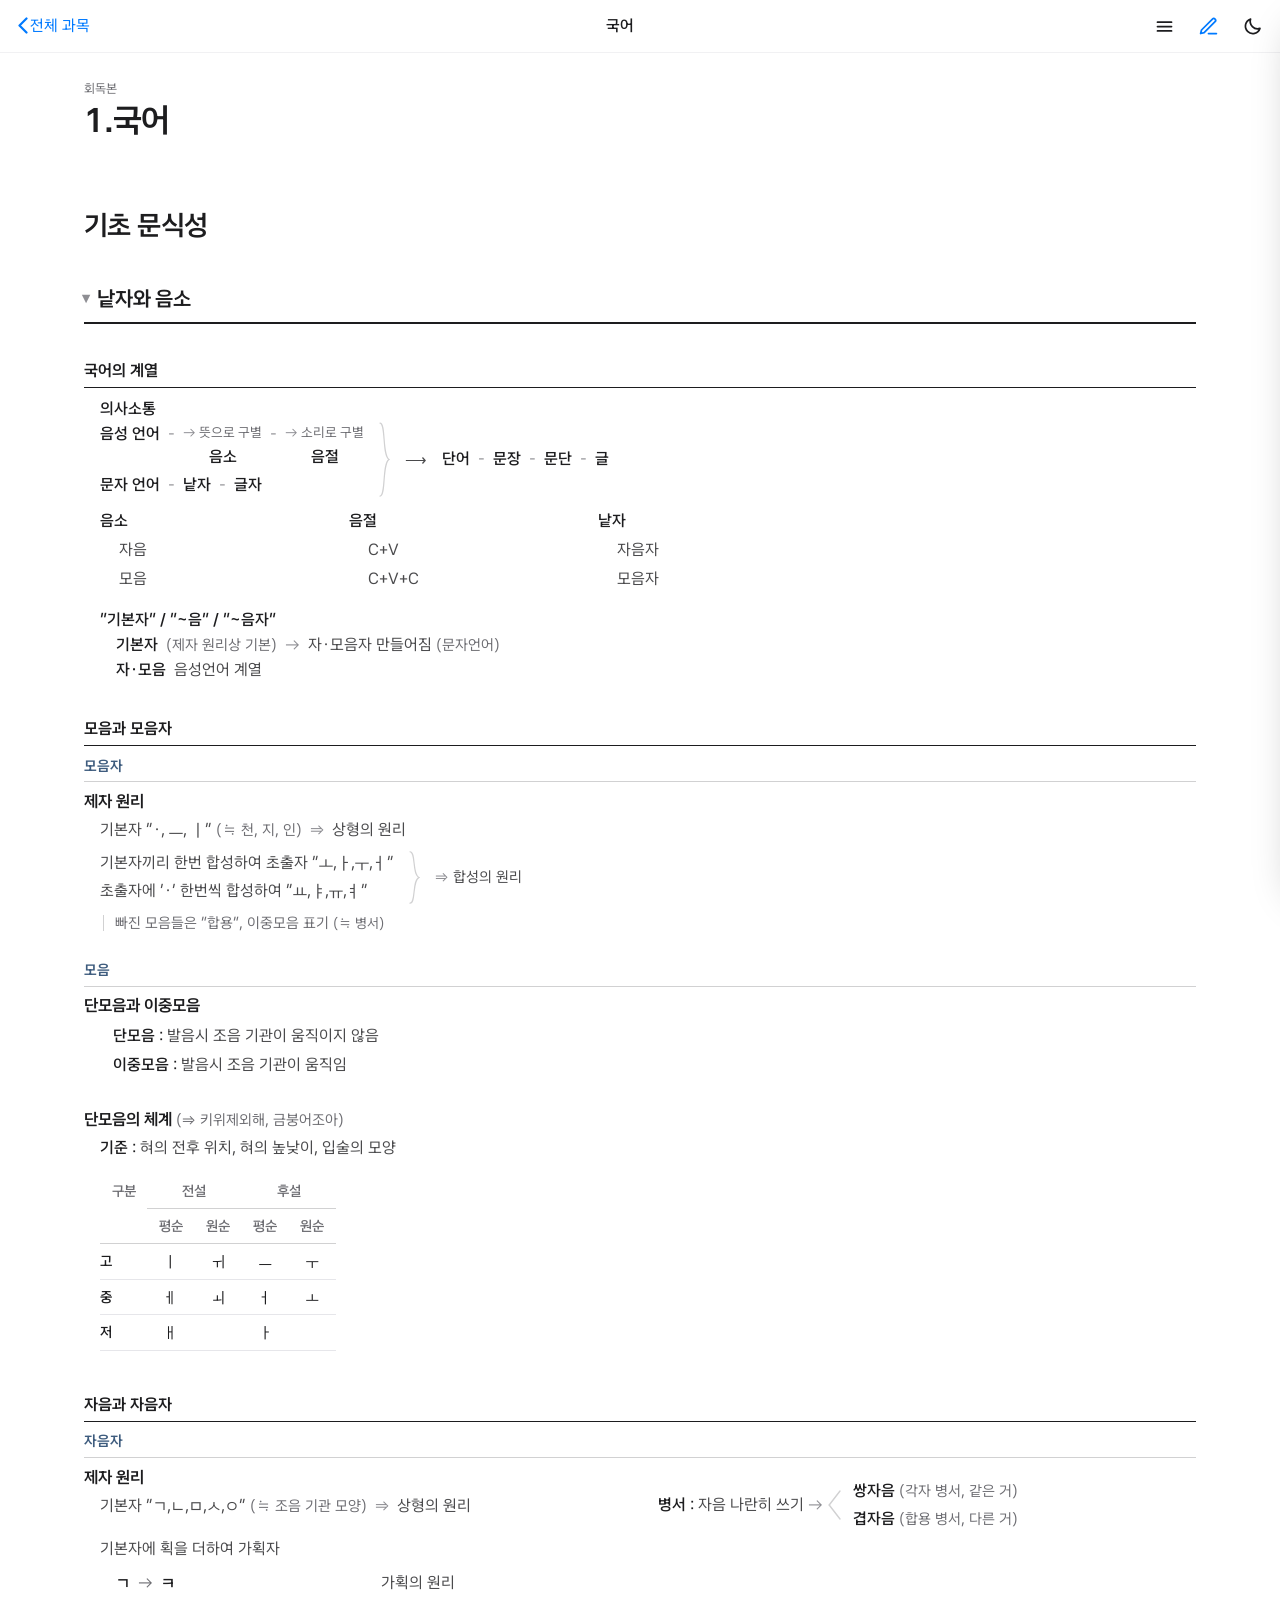
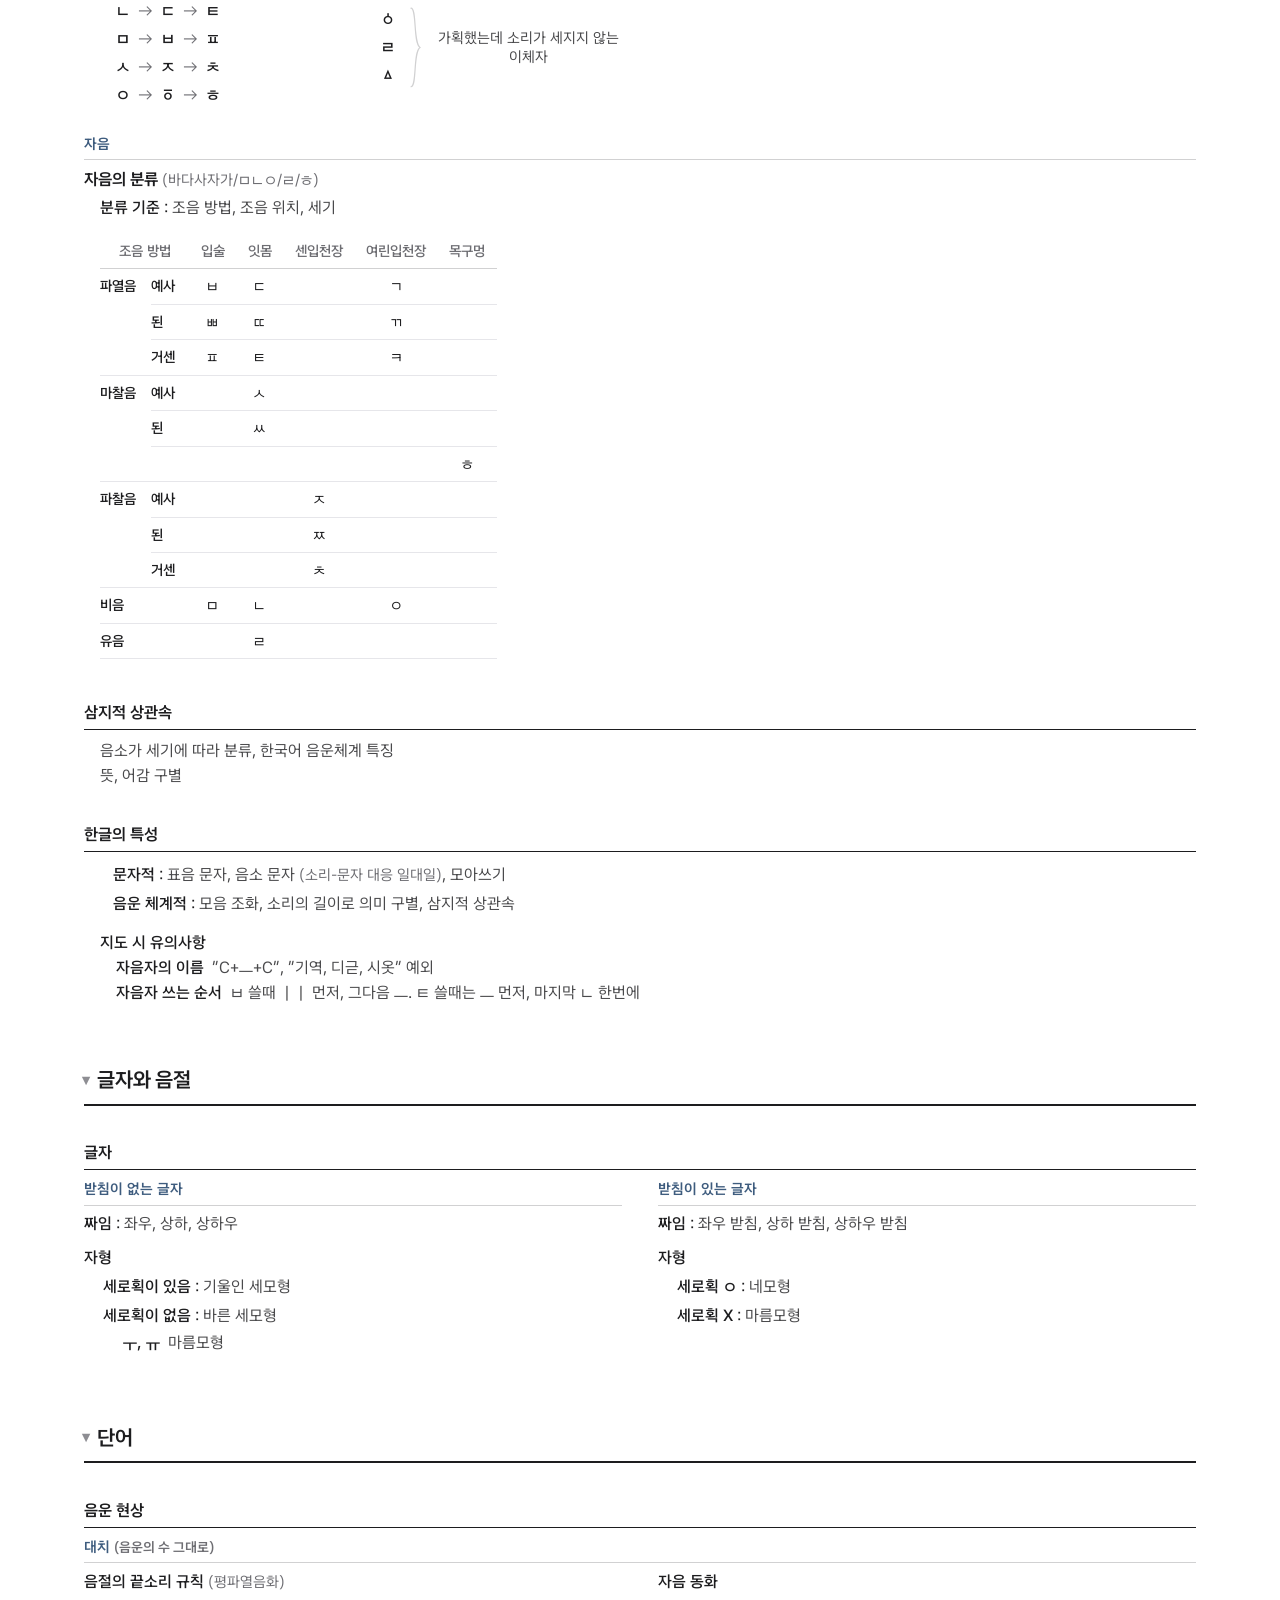
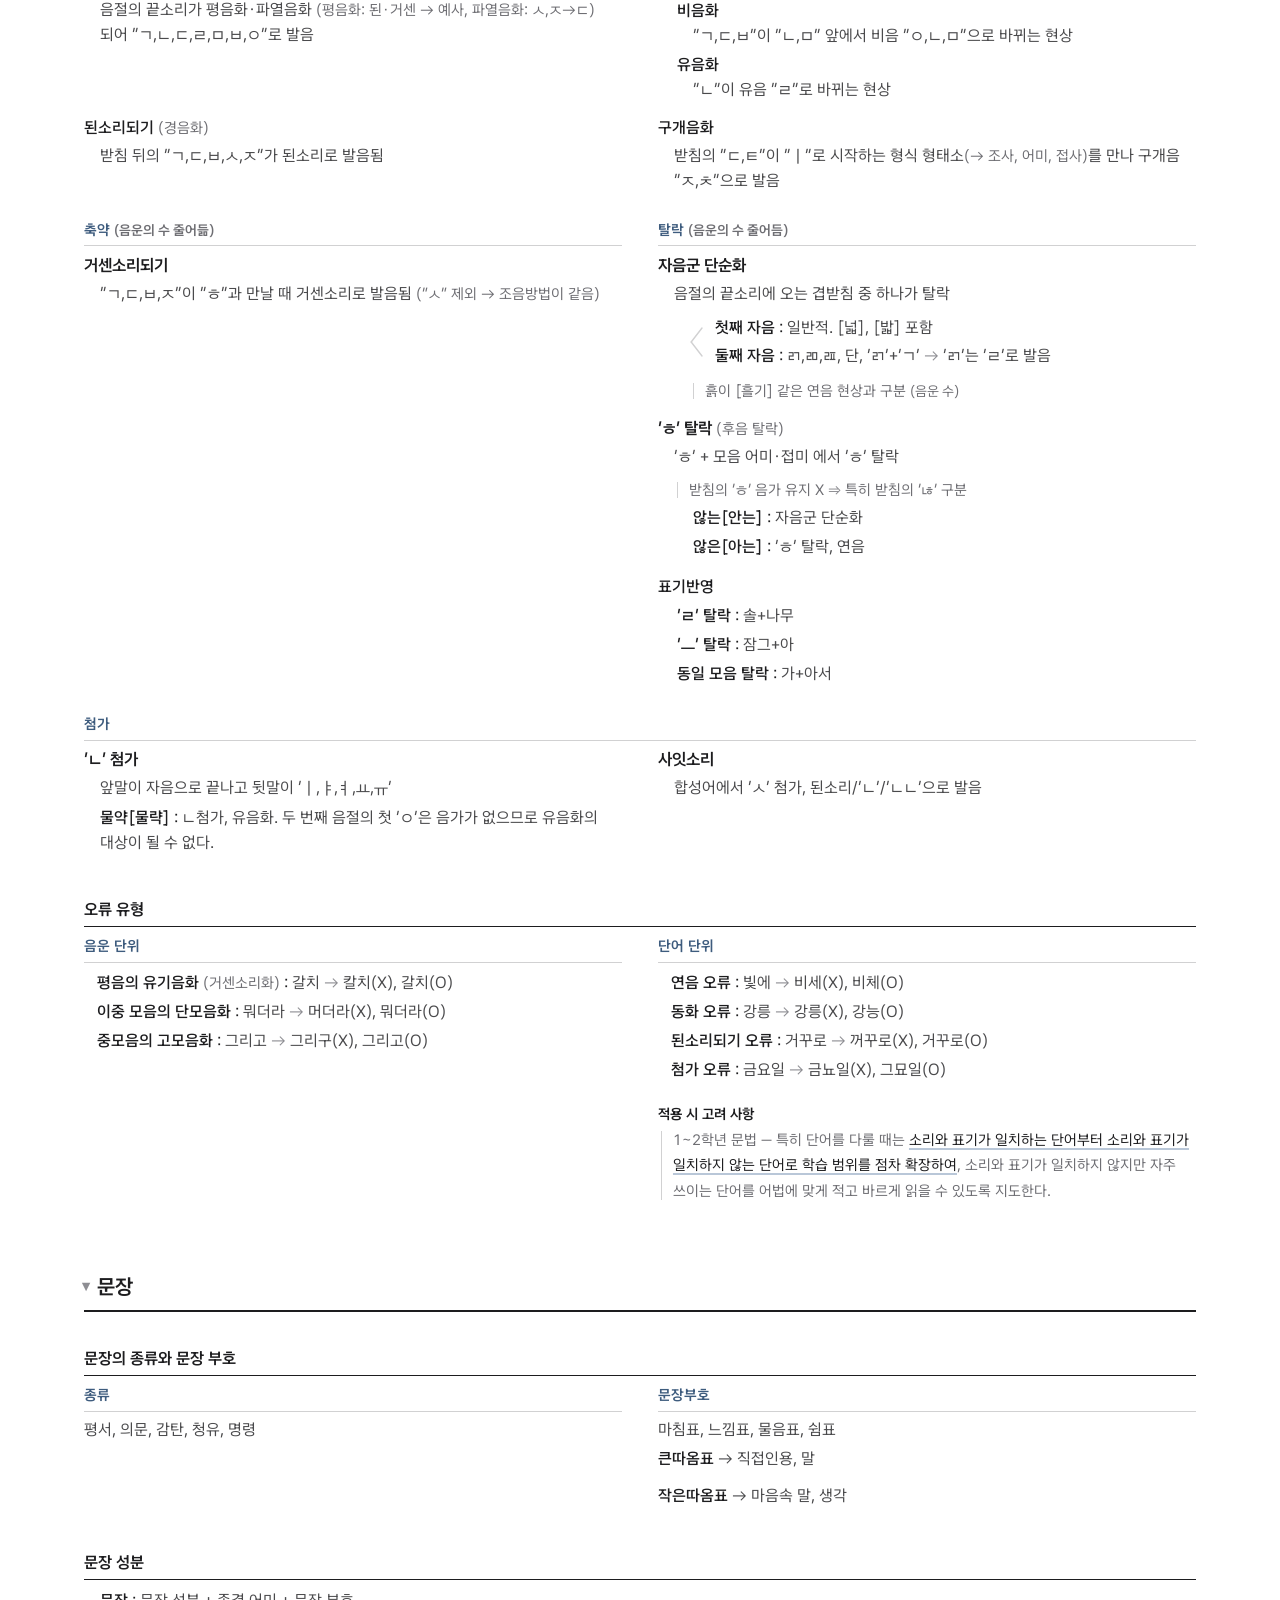
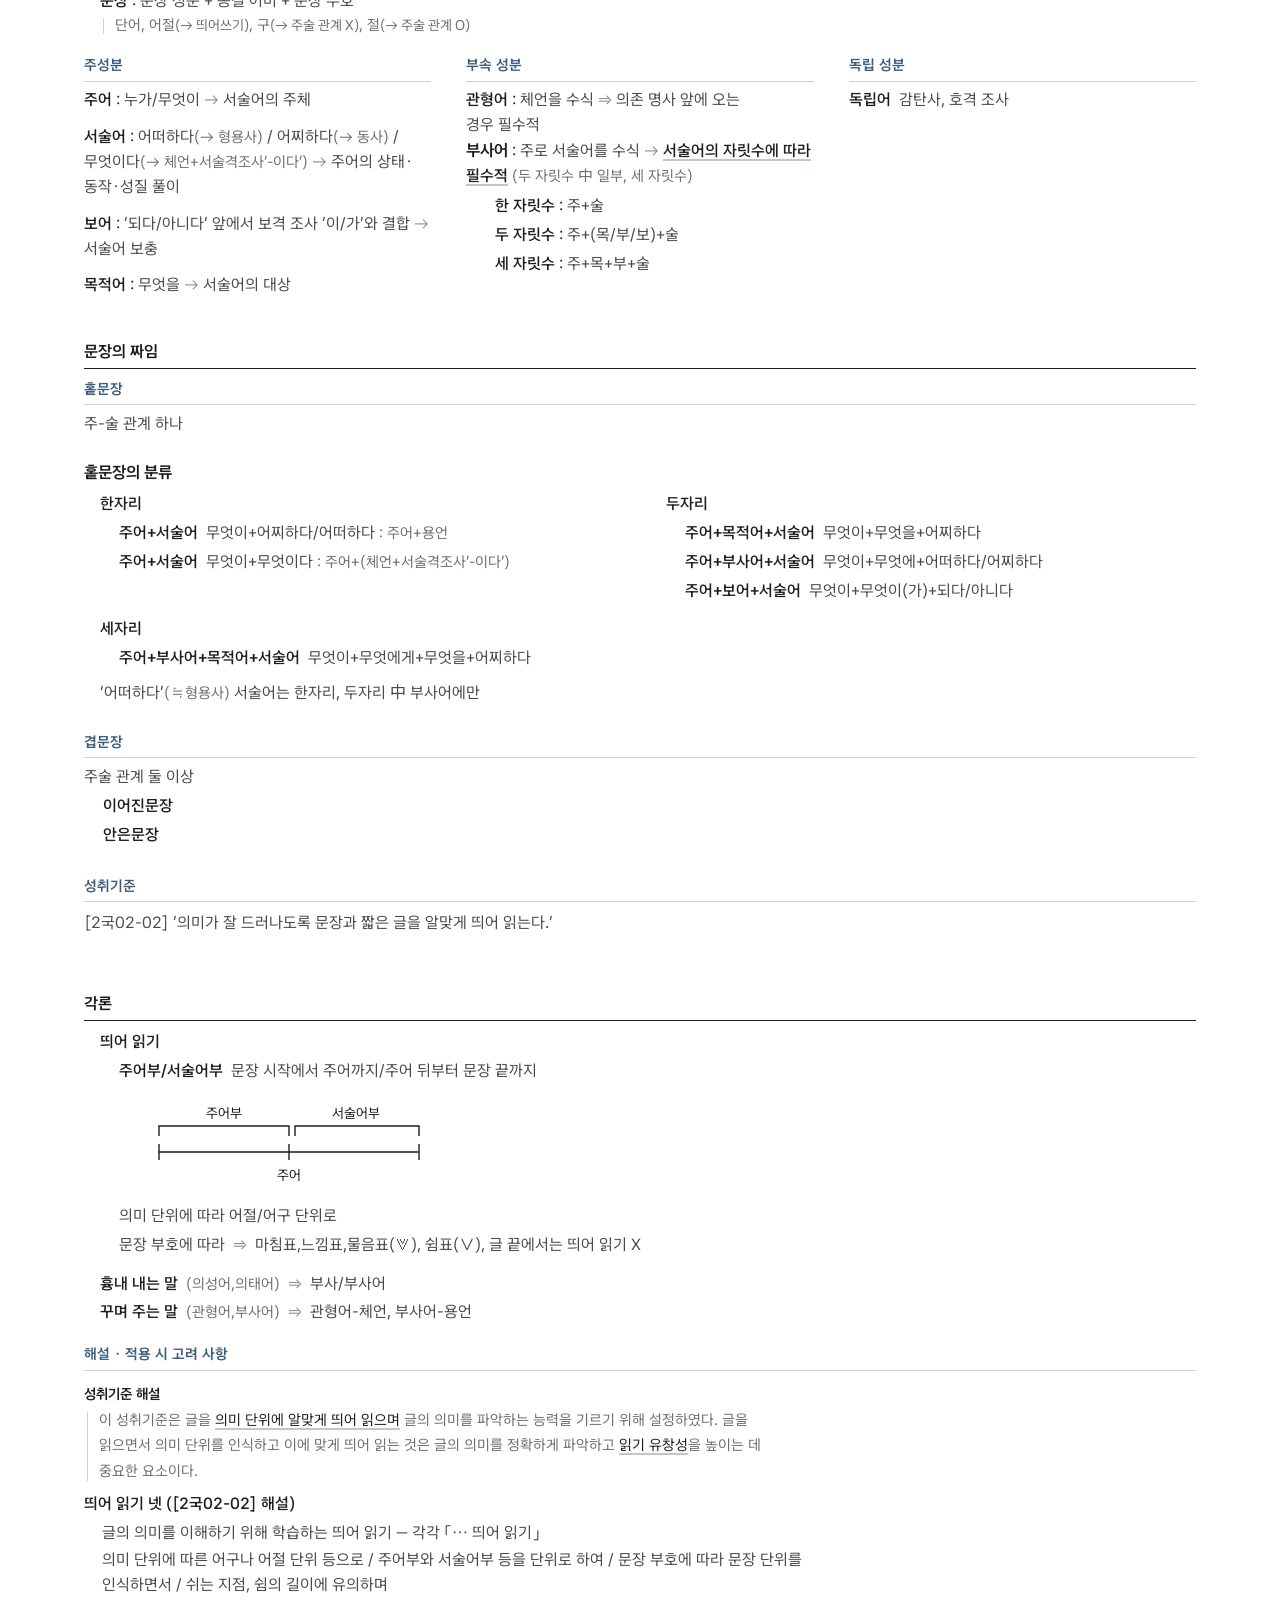
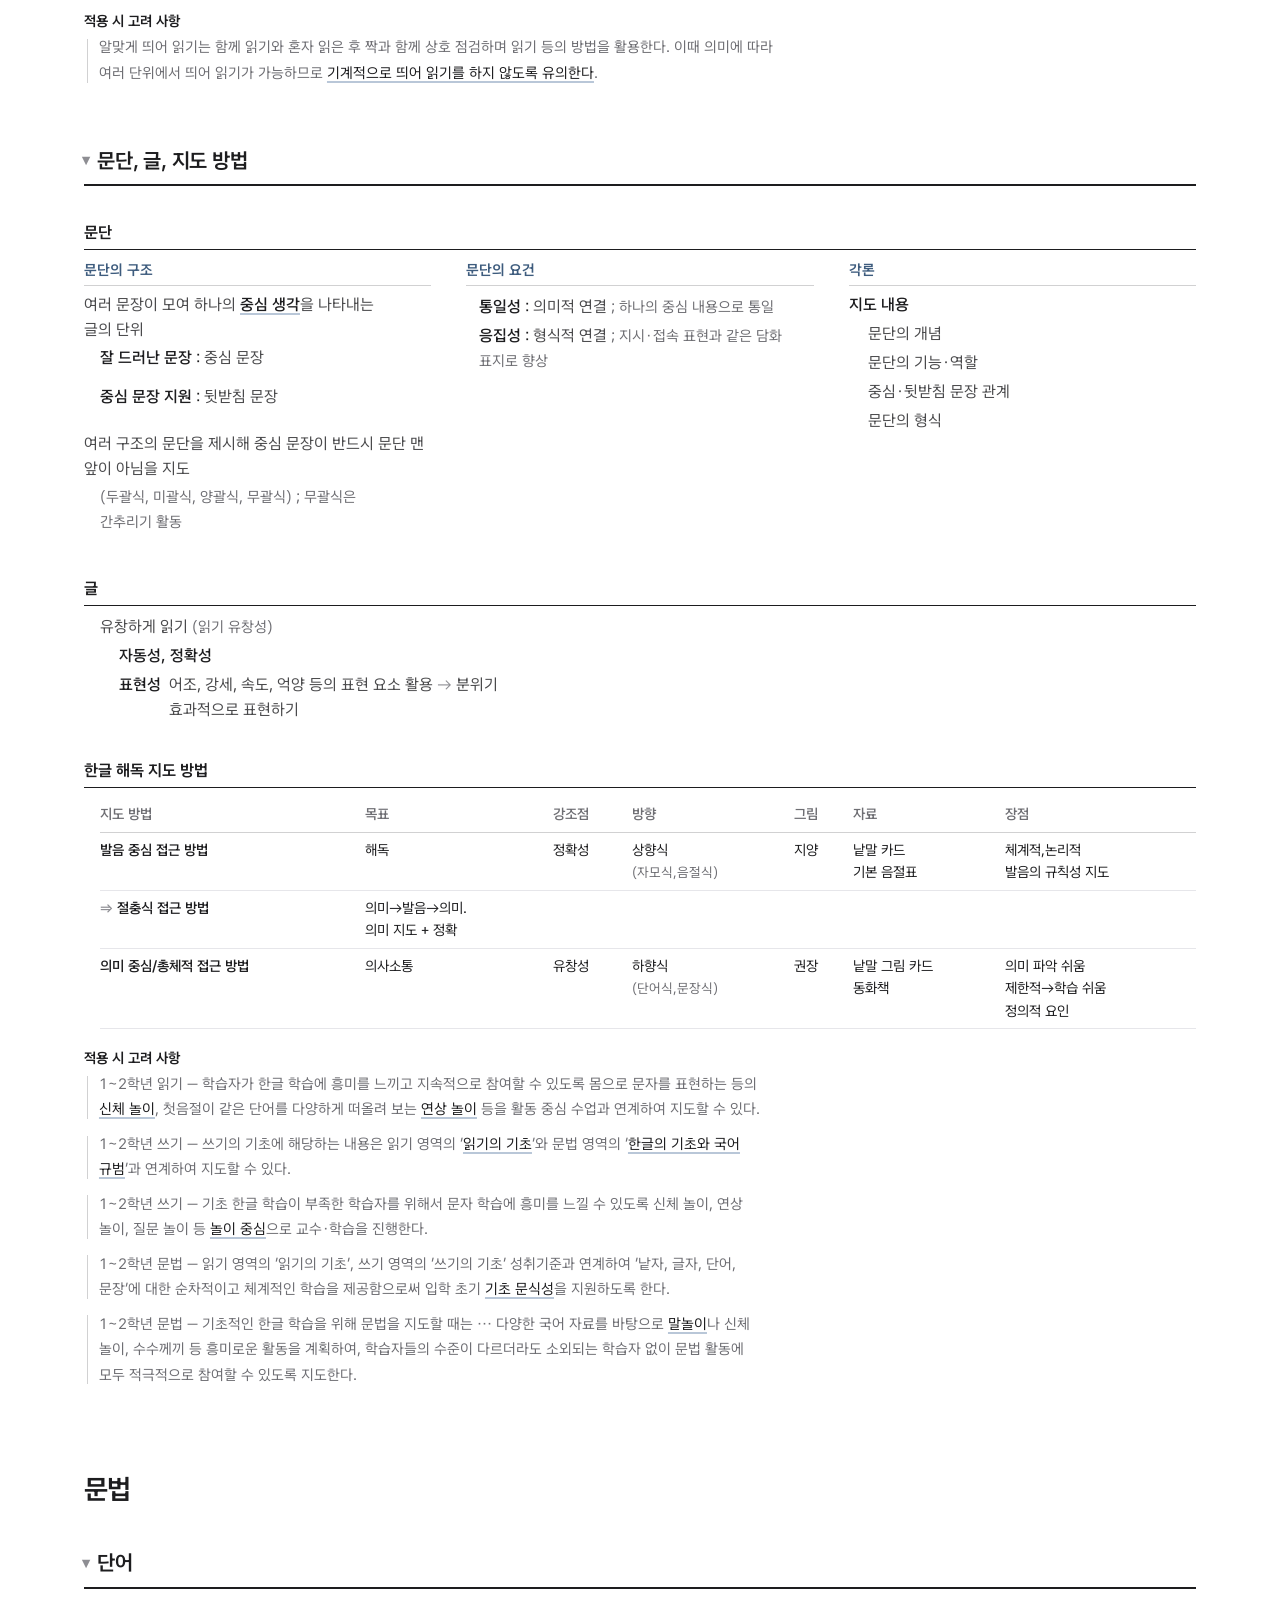
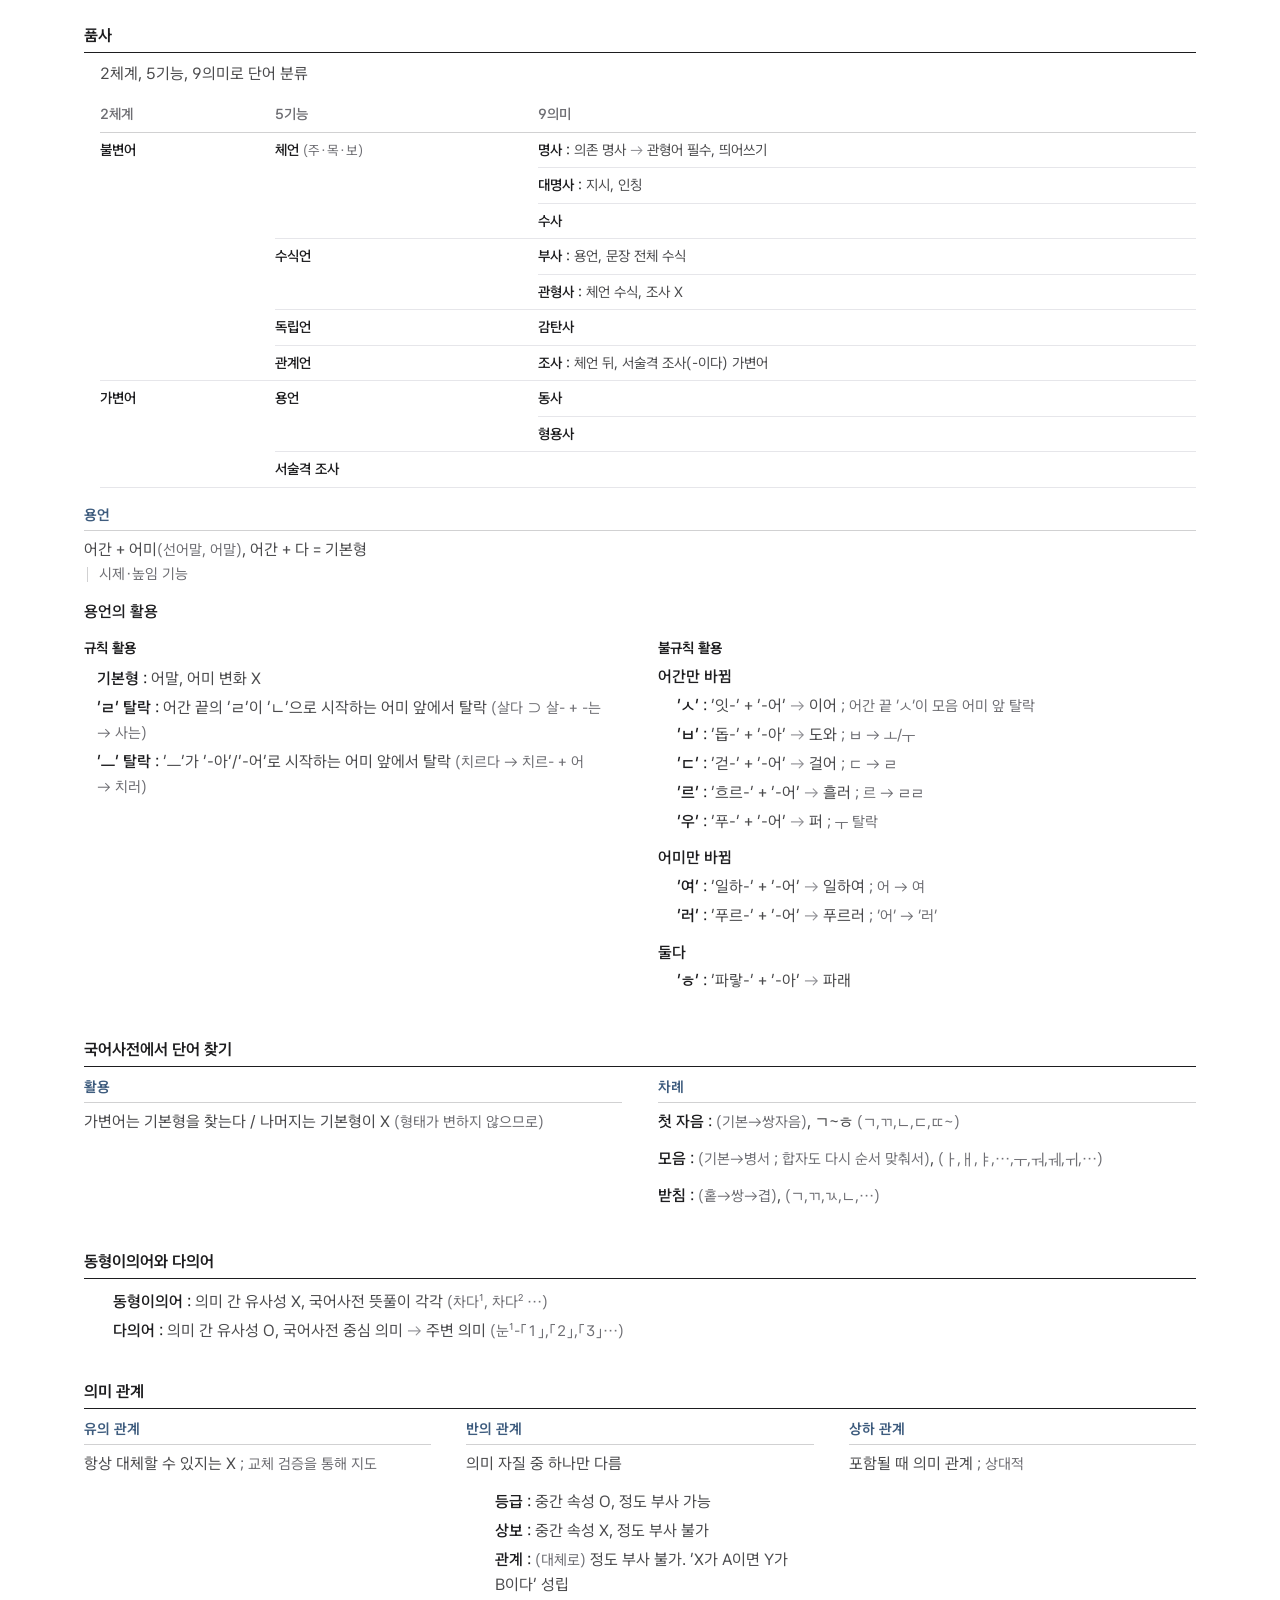
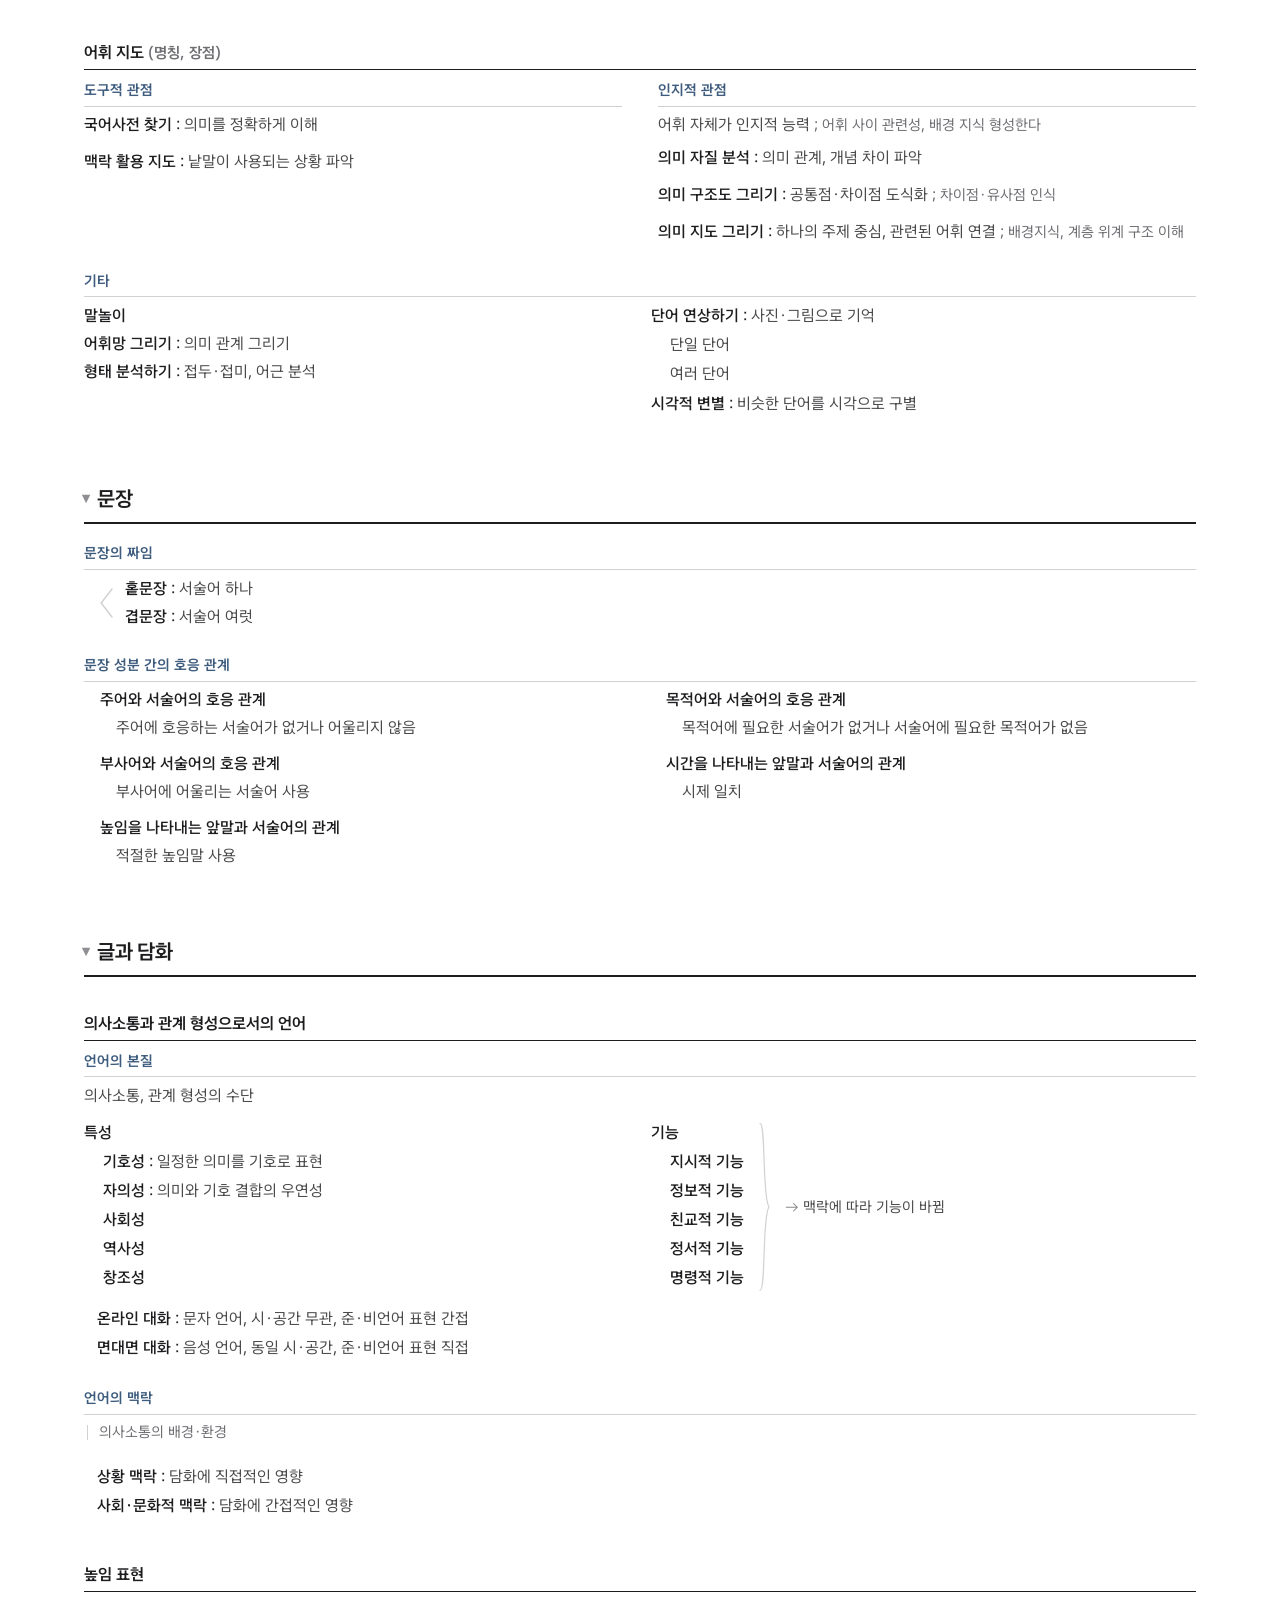
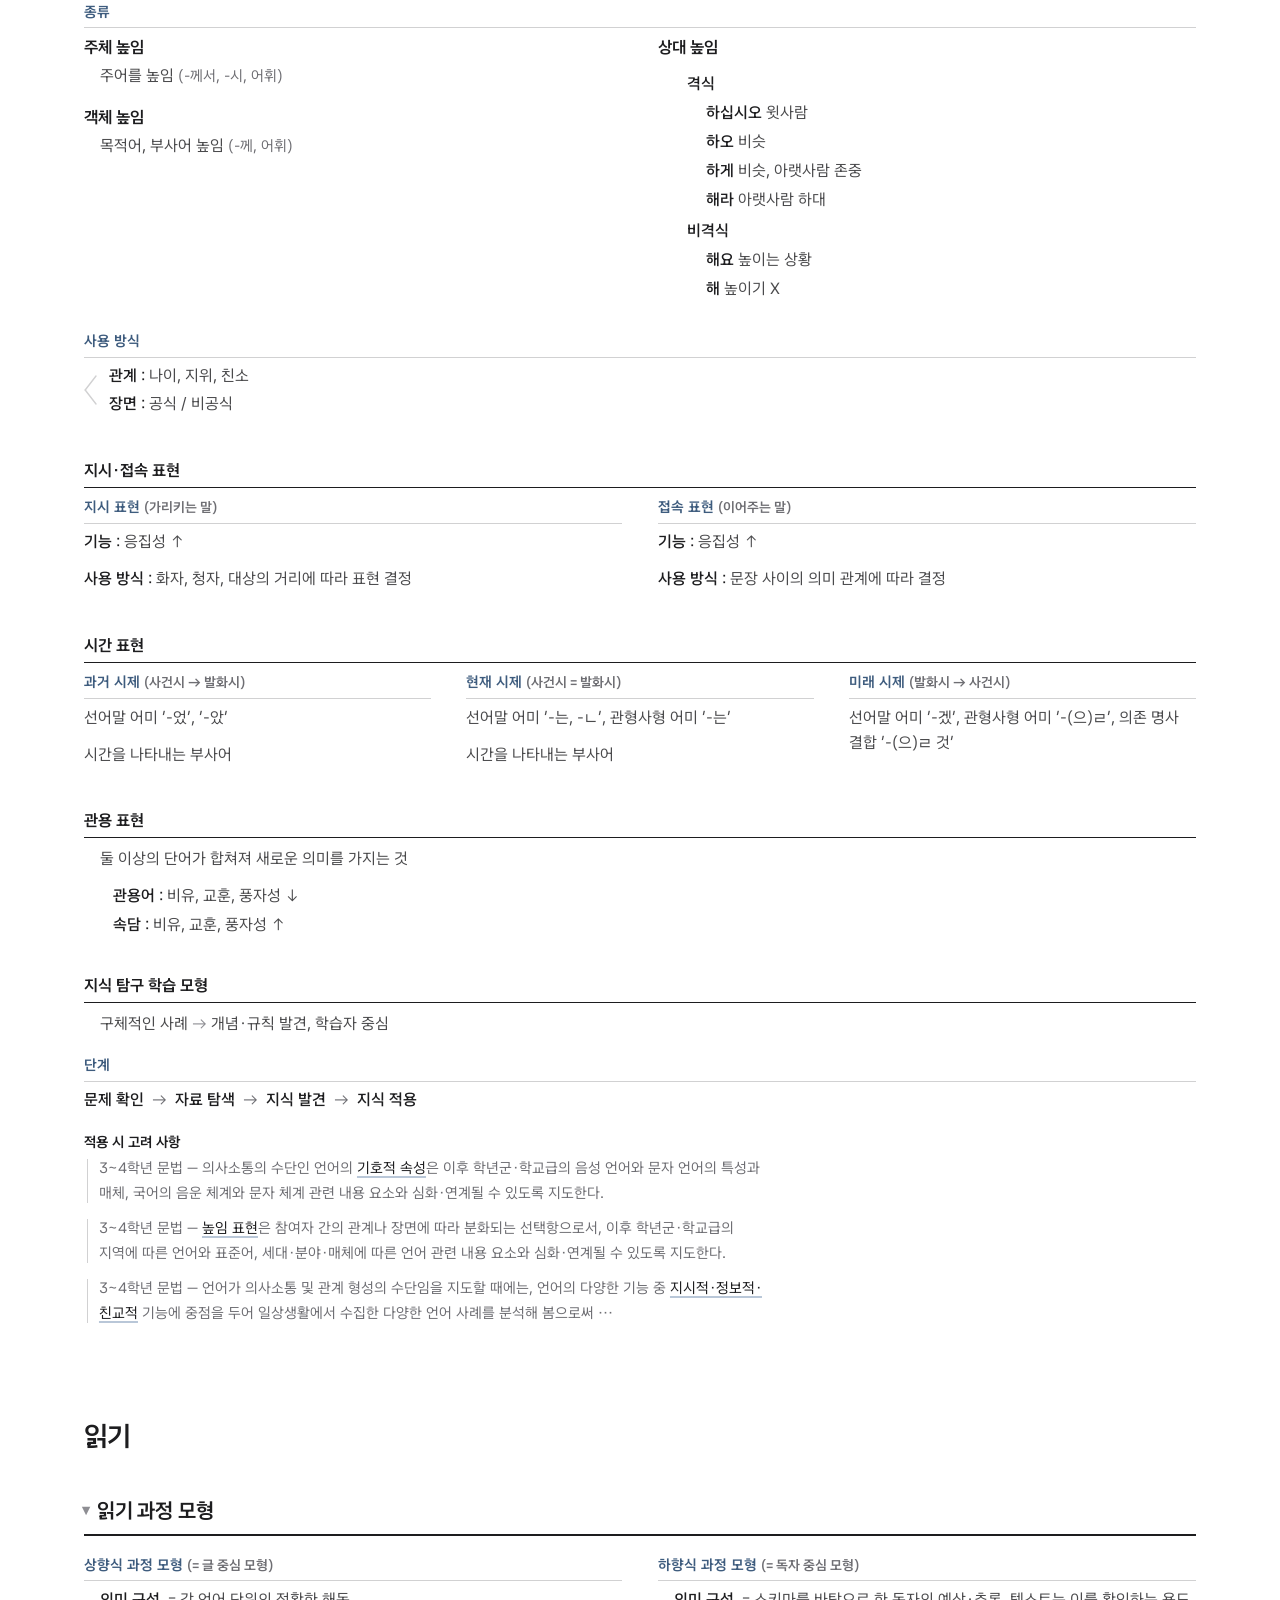
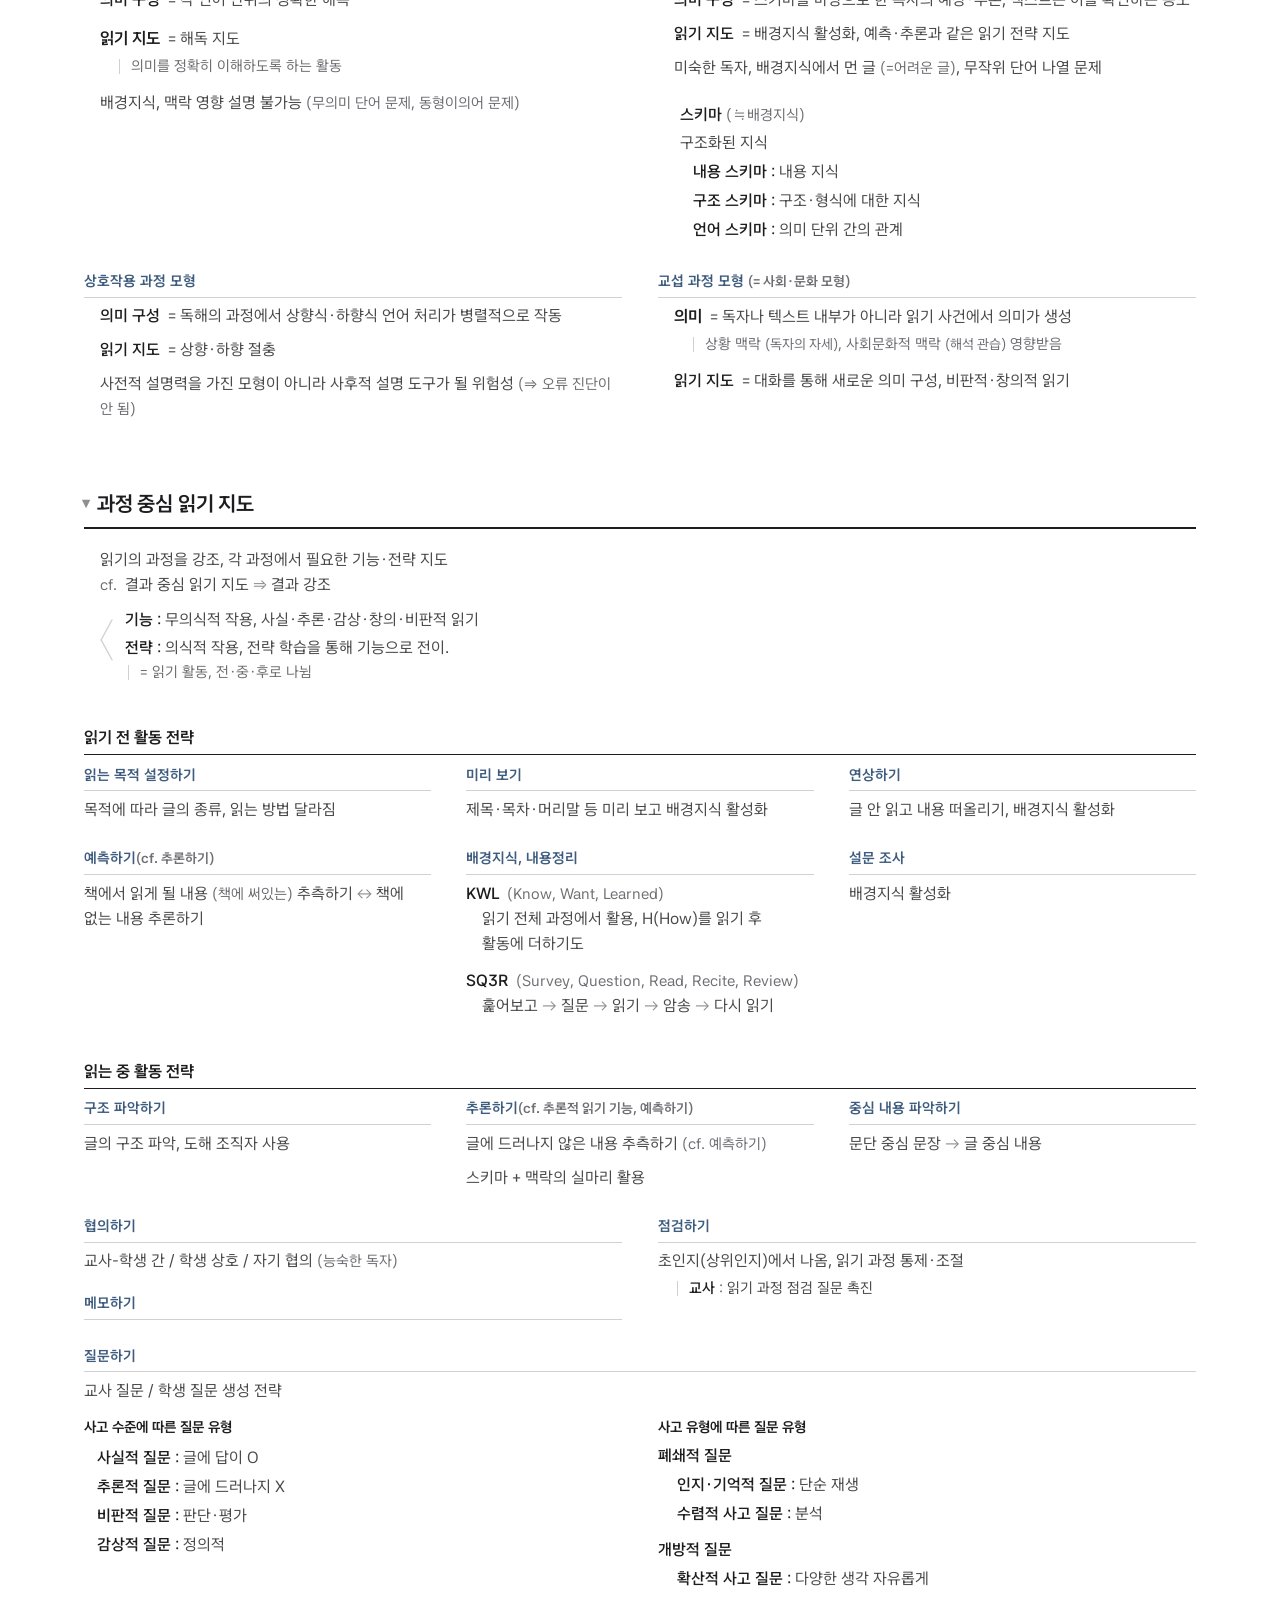
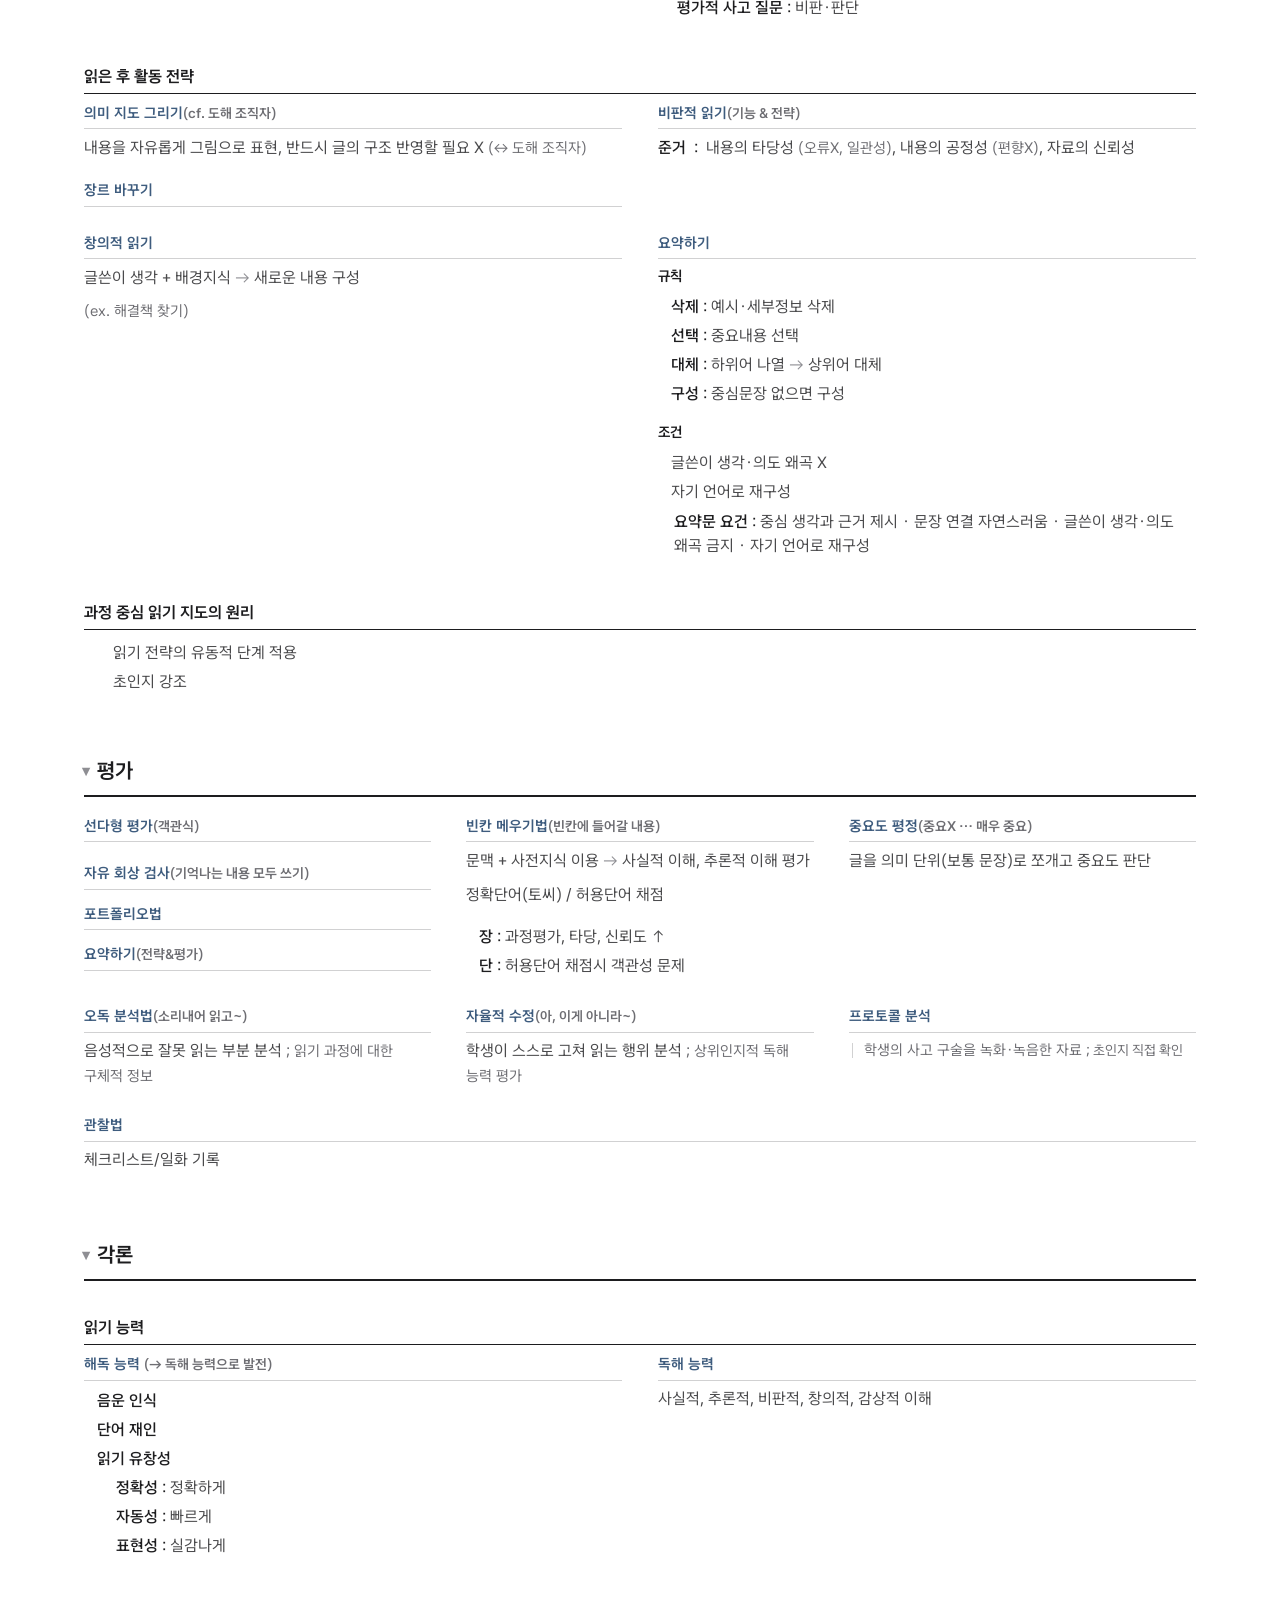
==== 1.국어.html @ 85a161dd "회독본 배포본 갱신" ====
<!doctype html>
<meta charset="utf-8">
<meta name="viewport" content="width=device-width, initial-scale=1">
<title>국어 · 초등 임용 정리 노트</title><link rel="icon" href="icon.svg" type="image/svg+xml"><meta name="description" content="초등 임용 국어 정리 노트 — 과목 개념을 한 판에 정리"><meta property="og:type" content="website"><meta property="og:site_name" content="초등 임용 정리 노트"><meta property="og:title" content="국어 · 초등 임용 정리 노트"><meta property="og:description" content="초등 임용 국어 정리 노트 — 과목 개념을 한 판에 정리"><meta property="og:url" content="https://somnium1357.github.io/review-notes/1.%EA%B5%AD%EC%96%B4.html">
<link rel="stylesheet" href="kit.css?v=c91f0e45">
<script>document.documentElement.classList.add("v2")</script>
<link rel="preconnect" href="https://fonts.googleapis.com"><link rel="preconnect" href="https://fonts.gstatic.com" crossorigin>
<link rel="stylesheet" href="https://fonts.googleapis.com/css2?family=42dot+Sans:wght@400;500;600;700&display=swap">
<script>window.PAN_ROLE={"기초_문식성_-_낱자와_음소": "절", "1._국어의_계열": "머리줄", "2._모음과_모음자": "머리줄", "1)_모음자": "칸", "2)_모음": "칸", "3._자음과_자음자": "머리줄", "1)_자음자": "칸", "2)_자음": "칸", "4._한글의_특성": "머리줄", "기초_문식성_-_글자와_음절": "절", "1._글자": "머리줄", "1)_받침이_없는_글자": "칸", "2)_받침이_있는_글자": "칸", "기초_문식성_-_단어": "절", "1._음운_현상": "머리줄", "1)_대치_(음운의_수_그대로)": "칸", "2)_축약_(음운의_수_줄어듦)": "칸", "3)_탈락_(음운의_수_줄어듬)": "칸", "4)_첨가": "칸", "2._오류_유형": "머리줄", "1)_음운_단위": "칸", "2)_단어_단위": "칸", "기초_문식성_-_문장": "절", "1._문장의_종류와_문장_부호": "머리줄", "1)_종류": "칸", "2)_문장부호": "칸", "2._읽기_능력": "머리줄", "1)_해독_능력_(→_독해_능력으로_발전)": "칸", "2)_독해_능력": "칸", "3._문장_성분": "머리줄", "1)_주성분": "칸", "2)_부속_성분": "칸", "3)_독립_성분": "칸", "4._문장의_짜임": "머리줄", "1)_홑문장": "칸", "2)_겹문장": "칸", "5._각론": "머리줄", "기초_문식성_-_문단,_글,_지도_방법": "절", "1._문단": "머리줄", "1)_문단의_구조": "칸", "2)_문단의_요건": "칸", "3)_각론": "칸", "2._글": "머리줄", "3._한글_해독_지도_방법": "머리줄", "문법_-_단어": "절", "1._품사": "머리줄", "2._국어사전에서_단어_찾기": "머리줄", "1)_활용": "칸", "2)_차례": "칸", "3._동형이의어와_다의어": "머리줄", "4._의미_관계": "머리줄", "1)_유의_관계": "칸", "2)_반의_관계": "칸", "3)_상하_관계": "칸", "5._어휘_지도_(명칭,_장점)": "머리줄", "1)_도구적_관점": "칸", "2)_인지적_관점": "칸", "3)_기타": "칸", "문법_-_문장": "절", "1._문장의_짜임": "칸", "2._문장_성분_간의_호응_관계": "칸", "문법_-_글과_담화": "절", "1._의사소통과_관계_형성으로서의_언어": "머리줄", "1)_언어의_본질": "칸", "2)_언어의_맥락": "칸", "2._높임_표현": "머리줄", "1._종류": "칸", "2._사용_방식": "칸", "3._지시·접속_표현": "머리줄", "1)_지시_표현_(가리키는_말)": "칸", "2)_접속_표현_(이어주는_말)": "칸", "4._시간_표현": "머리줄", "1)_과거_시제_(사건시_→_발화시)": "칸", "2)_현재_시제_(사건시_=_발화시)": "칸", "3)_미래_시제_(발화시_→_사건시)": "칸", "5._관용_표현": "머리줄", "6._지식_탐구_학습_모형": "머리줄", "단계": "칸", "읽기_-_읽기_과정_모형": "절", "1._상향식_과정_모형_(=_글_중심_모형)": "칸", "2._하향식_과정_모형_(=_독자_중심_모형)": "칸", "3._상호작용_과정_모형": "칸", "4._교섭_과정_모형_(=_사회·문화_모형)": "칸", "읽기_-_과정_중심_읽기_지도": "절", "1._읽기_전_활동_전략": "머리줄", "2._읽는_중_활동_전략": "머리줄", "3._읽은_후_활동_전략": "머리줄", "4._과정_중심_읽기_지도의_원리": "머리줄", "읽기_-_평가": "절", "1)_선다형_평가(객관식)": "칸", "2)_빈칸_메우기법(빈칸에_들어갈_내용)": "칸", "3)_자유_회상_검사(기억나는_내용_모두_쓰기)": "칸", "4)_중요도_평정(중요X_…_매우_중요)": "칸", "5)_오독_분석법(소리내어_읽고~)": "칸", "6)_자율적_수정(아,_이게_아니라~)": "칸", "7)_프로토콜_분석": "칸", "8)_관찰법": "칸", "9)_포트폴리오법": "칸", "10)_요약하기(전략&평가)": "칸", "읽기_-_각론": "절", "1._읽기_능력_구조": "머리줄", "2._용어": "머리줄", "1)_상호_텍스트적_맥락": "칸", "2)_태도": "칸", "3)_사회적_읽기": "칸", "읽기_-_사실적_읽기": "머리줄", "1._글의_중심_내용_확인하기": "칸", "1)_용어_정리": "안", "2)_각론": "안", "2._글의_중심_생각_파악하기,_내용_요약하기": "칸", "1)_학습_독서": "안", "2)_요약": "안", "3)_중심_생각_찾기": "안", "3._글의_구조,_주장・주제_파악하기,_구조를_고려하여_요약하기": "칸", "1)_형식상_구조": "안", "2)_의미_구조": "안", "읽기_-_추론적_읽기": "머리줄", "1._인물의_마음,_생각_짐작하기": "칸", "2._단어의_의미・내용_예측,_읽기_과정・전략_점검": "칸", "1)_단어의_의미_예측": "안", "2)_읽기_과정_점검_(상위인지)": "안", "3._생략된_내용과_함축된_의미_추론하기(→_뜻이_바로_나타나지_X)": "칸", "읽기_-_비판적_읽기": "머리줄", "1._사실과_의견_구별(→_비판적_읽기를_위해),_평가와_자신의_의견_비교": "칸", "1)_사실과_의견": "안", "2)_의견_비교하기": "안", "3)_신뢰성_평가하기": "안", "4)_내용의_타당성,_표현의_적절성_평가하기": "안", "읽기_-_창의적_읽기": "머리줄", "1._다양한_관점의(→_어떤_사람이_사물・현상을_바라보는_방식)_글_읽고_관점_추론,_문제_해결하기": "칸", "1)_관점_추론하기": "안", "2)_문제_해결에_활용하기": "안", "읽기_-_독서의_정의적_요인": "절", "1._독서의_정의적_요인": "숨김", "읽기_-_수업_모형": "절", "1._직접_교수_모형": "칸", "2._문제_해결_학습_모형": "칸", "쓰기_-_쓰기_이론": "절", "1._형식주의_작문_이론": "머리줄", "1)_개념": "칸", "2)_지도_방법_⇒_결과_중심_쓰기_지도": "칸", "2._인지_구성주의_작문_이론": "머리줄", "1)_개념__2": "칸", "2)_지도_방법_⇒_과정_중심_쓰기_지도": "칸", "3._사회_구성주의_작문_이론": "머리줄", "1)_개념__3": "칸", "2)_지도_방법_⇒_맥락_중심_쓰기_지도": "칸", "4._장르_중심_작문_이론": "머리줄", "1)_개념__4": "칸", "2)_지도_방법_⇒_장르_중심_쓰기_지도": "칸", "5._대화주의_작문_이론": "머리줄", "1)_개념__5": "칸", "쓰기_-_과정_중심_쓰기_지도": "절", "1._계획하기": "머리줄", "1)_목적_설정_및_분석하기": "안", "2)_주제_설정하기": "안", "3)_독자_설정_및_분석하기;_실제_독자_/_가상_독자_(실재하는_대상_vs._필자가_가정한_독자)": "안", "4)_자기(필자)_분석하기": "안", "5)_조건_분석하기": "안", "6)_형태(장르)_고려하기": "안", "2._내용_생성하기": "머리줄", "1)_새_정보_X": "칸", "2)_새_정보_O": "칸", "3._내용_조직하기": "머리줄", "1)_다발_짓기_(cf._마인드맵)": "칸", "2)_개요_짜기_–_화제_개요_+_문장_개요": "칸", "4._표현하기": "머리줄", "5._고쳐쓰기": "머리줄", "1)_수준;_전체_→_부분": "칸", "2)_원리": "칸", "3)_전략": "칸", "6._공유하기": "머리줄", "쓰기_-_평가": "절", "1._결과_평가": "머리줄", "1)_총체적_평가": "칸", "2)_분석적_평가": "칸", "3)_주요_특질_평가": "칸", "2._과정_평가": "머리줄", "1)_오필_분석법_(≒_오독_분석법)": "칸", "2)_프로토콜_분석법": "칸", "3)_관찰법": "칸", "4)_포트폴리오법": "칸", "5)_자기_평가": "칸", "6)_동료_평가": "칸", "3._다면_평가": "머리줄", "쓰기_-_정보_전달을_위한_글": "절", "1._보고하는_글": "머리줄", "1)_배경_지식": "칸", "2)_관찰_보고서": "칸", "3)_조사_보고서": "칸", "2._설명하는_글": "머리줄", "1)_배경_지식__2": "칸", "쓰기_-_설득을_위한_글": "절", "1._이유를_들어_의견을_제시하는_글": "머리줄", "1)_의견을_제시하는_글": "칸", "2)_제안하는_글": "칸", "2._근거를_들어_주장하는_글": "머리줄", "1)_논설문": "칸", "쓰기_-_친교_및_정서_표현을_위한_글": "절", "1._표현적_글_(=_표현적_쓰기)": "머리줄", "1)_일기": "칸", "2)_생활문": "칸", "3)_편지": "칸", "4)_기행문,_견학_기록문": "칸", "쓰기_-_매체_중심_쓰기_지도": "절", "1._독자와_매체_고려하여_글_쓰기": "칸", "1)_기사문": "안", "쓰기_-_쓰기의_정의적_요인": "절", "1._쓰기_흥미_→_관심과_선호도": "칸", "2._쓰기_효능감_→_자신감": "칸", "3._쓰기_윤리_준수_→_출처_명시,_왜곡·과장·축소_X,_네티켓_준수": "칸", "쓰기_-_수업_모형": "절", "1._창의성_계발_학습_모형": "칸", "단계__2": "안", "말·듣_이론": "절", "1._화법의_본질": "머리줄", "1)_화법의_성격": "칸", "2)_화법의_요소": "칸", "2._수용과_생산_과정으로서의_화법": "머리줄", "1)_수용_-_듣기_(≒_읽기_기능)": "칸", "2)_생산_-_말하기_(≒_쓰기_과정)": "칸", "3._평가": "머리줄", "듣·말_-_교육과정": "절", "1._내체표": "머리줄", "1)_과정·기능_범주_(듣기_기능_+_말하기_과정_+_둘다)": "칸", "2)_내용_생성·조직·표현과_전달": "글", "3)_상호_작용": "글", "4)_점검과_조정": "글", "2._교수·학습_방법": "머리줄", "1)_실제적_수행법_:_실제나_그와_유사한_교실_환경에서_/_수용_가능한_화제에_대하여_/_담화_종류·역할·목적에_맞게_/_실제로_의사소통": "글", "3._평가_방법": "칸", "듣·말_-_발표": "절", "1._배경지식": "머리줄", "1)_특징_:_준비된_말하기_(cf._일상생활_-_즉흥적_말하기)": "글", "2)_발표_준비하기_-_장소,_청중_분석": "글", "3)_발표문_작성하기": "칸", "4)_발표하기": "칸", "말·듣_-_토의": "절", "1._배경지식__2": "머리줄", "1)_개념_:_문제에_대한_최선의_해결책_협의": "글", "2)_유형": "칸", "2._각론": "머리줄", "1)_토의하기": "칸", "2)_의견_비교·조정,_질문하기": "칸", "말·듣_-_토론": "절", "1._배경지식__3": "머리줄", "1)_개념_:_경쟁적_의사소통_(cf._토의_-_협력적)": "글", "2)_논제": "칸", "3)_단계": "칸", "4)_유형": "칸", "2._각론__2": "머리줄", "1)_토론하기": "칸", "2)_주장·이유·근거의_타당성_평가": "칸", "말·듣_-_면담": "절", "1._배경지식__4": "머리줄", "1)_개념_:_정보_수집을_위한_대화": "글", "2)_절차": "칸", "3)_다른_담화와의_비교": "칸", "말·듣_-_대화": "절", "1._배경지식__5": "머리줄", "1)_자아_개념_:_다른_사람들이_자기를_어떻게_생각하는지에_대한_스스로의_생각": "칸", "2)_자아_노출_:_타인에게_자신의_정보_알리는_것_⇒_친밀감_형성에_중요": "칸", "3)_나_전달법_:_나를_주어로_생각·감정_전달": "칸", "4)_공감적_듣기": "칸", "5)_순서_교대의_원리_:_말차례_지켜_가며_대화_⇒_말차례_교환_신호_따라서": "칸", "2._각론__3": "머리줄", "1)_칭찬의_방법": "칸", "3._대화의_원리": "머리줄", "1)_협력의_원리": "칸", "2)_공손성의_원리": "칸", "4._기타_각론": "머리줄", "문학_-_교육과정_노트": "절", "1._내체표__2": "머리줄", "1)_지식·이해": "칸", "2)_과정·기능": "칸", "2._작품의_맥락": "머리줄", "2)_문학_읽기_관점": "머리줄", "문학_-_서정문학": "절", "1._시": "머리줄", "1)_개괄": "칸", "2)_시의_내용": "칸", "3)_시의_형식": "칸", "3)_시의_표현": "칸", "문학_-_서사문학": "절", "소설": "머리줄", "2._동화": "머리줄", "1)_유형": "칸", "2)_플롯_형식": "칸", "3._옛이야기_(=_전승문학)": "머리줄", "1)_분류": "칸", "2)_옛이야기_vs._동화": "칸", "3)_내용적_특징": "칸", "4)_형식_특징_⇒_서술자적_논평_O": "칸", "5)_화소_-_이야기를_이루는_핵": "칸", "5._각론__2": "머리줄", "1)_전기문": "칸", "2)_서평": "칸", "문학_-_극문학": "절", "1._희곡": "머리줄", "문학_-_교술문학": "절", "1._수필": "머리줄", "1)_개념__6": "칸", "2)_특징": "칸", "3)_각론__2": "칸", "문학_-_수업_모형": "절", "1._반응_중심_학습_모형": "머리줄", "1)_특징": "칸", "2)_단계": "칸", "3)_유의점": "칸", "2._역할_수행_학습_모형": "머리줄", "1)_단계": "칸", "문학_-_그림책_읽기_지도": "절", "1._글과_그림의_관계에_따른_그림책_유형": "머리줄", "1)_협응_관계": "칸", "2)_확장_관계": "칸", "3)_대위_관계": "칸", "매체__2": "절", "1._교육과정": "머리줄", "1)_내체표": "칸", "2._배경지식": "머리줄", "1)_매체와_매체_자료의_개념": "칸", "2)_매체의_유형과_특성": "칸", "3)_복합_양식성": "칸", "3._각론": "머리줄", "1)_검색하기": "칸", "2)_신뢰성_평가하기": "칸", "3)_매체_소통_윤리_⇒_저작권_존중": "칸", "2022_개정_교육과정_-_교육과정_문서_체제_(일러두기)": "절", "2022_개정_교육과정_-_교육과정_설계의_개요": "절", "국어과_역량_(교육과정_설계의_개요)": "칸", "2022_개정_교육과정_-_내용_체계": "절", "듣기·말하기_영역": "머리줄", "과정·기능_범주__2": "칸", "지식·이해_범주_(듣기·말하기_내체표)": "칸", "가치·태도_(듣기·말하기_내체표)": "칸", "읽기_영역": "머리줄", "지식·이해_(읽기_내체표)": "칸", "과정·기능_(읽기_내체표)": "칸", "가치·태도_(읽기_내체표)": "칸", "쓰기_영역": "머리줄", "지식·이해_(쓰기_내체표)": "칸", "과정·기능_(쓰기_내체표)": "칸", "가치·태도_(쓰기_내체표)": "칸", "문법_영역": "머리줄", "지식·이해_(문법_내체표)": "칸", "과정·기능_(문법_내체표)": "칸", "가치·태도_(문법_내체표)": "칸", "문학_영역": "머리줄", "지식·이해_(내체표)": "칸", "과정·기능_(내체표)": "칸", "가치·태도_(문학_내체표)": "칸", "매체_영역": "머리줄", "과정·기능_(매체_내체표)": "칸", "지식·이해_범주_(매체_내체표)": "칸", "가치·태도_(매체_내체표)": "칸", "2022_개정_교육과정_-_성취기준": "절", "듣기·말하기_영역__2": "글칸", "1~2학년_(듣기·말하기_성취기준)": "안", "3~4학년_(듣기·말하기_성취기준)": "안", "5~6학년_(듣기·말하기_성취기준)": "안", "읽기_영역__2": "글칸", "띄어_읽기_넷_([2국02-02]_해설)": "칸", "쓰기_영역__2": "글칸", "문법_영역__2": "글칸", "문학_영역__2": "글칸", "매체_영역__2": "글칸", "2022_개정_교육과정_-_교수·학습_및_평가": "절", "교수·학습_방법__2": "머리줄", "듣기·말하기_영역__3": "글칸", "읽기_영역__3": "글칸", "쓰기_영역__3": "글칸", "문법_영역__3": "글칸", "문학_영역__3": "글칸", "평가_방법__2": "머리줄", "듣기·말하기_영역__4": "글칸", "읽기_영역__4": "글칸", "쓰기_영역__4": "글칸", "문법_영역__4": "글칸", "문학_영역__4": "글칸", "매체_영역__3": "글칸", "읽기_-_읽기_기능": "절", "삼지적_상관속__2": "머리줄", "성취기준 적용 시 고려 사항_띄어_읽기": "글칸", "성취기준 적용 시 고려 사항_표현적_글": "글칸", "성취기준 적용 시 고려 사항_점검과_조정": "글칸", "성취기준 적용 시 고려 사항_토론": "글칸", "용언": "칸", "소설_주제": "칸", "소설_문체": "칸", "소설_시점": "칸", "소설_시점_종류": "안", "소설_구성": "머리줄", "소설_구성_단계": "칸", "소설_구성_유형": "칸", "소설_구성_요소": "머리줄", "소설_인물": "칸", "소설_인물_유형": "안", "소설_인물_제시_방법": "안", "소설_사건_갈등": "칸", "소설_배경": "칸", "읽기_능력_구조_지식": "칸", "읽기_능력_구조_기능": "칸", "읽기_능력_구조_해독": "안", "읽기_능력_구조_독해": "안", "읽기_능력_구조_태도": "칸", "용언_규칙_활용": "안", "용언_불규칙_활용": "안", "시의_형식_운율_형성": "안", "시의_형식_시상_전개": "안", "읽기_전_읽는_목적_설정하기": "칸", "읽기_전_미리_보기": "칸", "읽기_전_연상하기": "칸", "읽기_전_예측하기": "칸", "읽기_전_배경지식_내용정리": "칸", "읽기_전_설문_조사": "칸", "읽는_중_구조_파악하기": "칸", "읽는_중_질문하기": "칸", "읽는_중_질문하기_사고_수준": "안", "읽는_중_질문하기_사고_유형": "안", "읽는_중_추론하기": "칸", "읽는_중_중심_내용_파악하기": "칸", "읽는_중_협의하기": "칸", "읽는_중_메모하기": "칸", "읽는_중_점검하기": "칸", "읽은_후_요약하기": "칸", "읽은_후_요약하기_규칙": "안", "읽은_후_요약하기_조건": "안", "읽은_후_의미_지도_그리기": "칸", "읽은_후_장르_바꾸기": "칸", "읽은_후_비판적_읽기": "칸", "읽은_후_창의적_읽기": "칸", "성취_띄어_읽기": "글칸", "성취_표현적_글": "글칸", "성취_토론": "글칸", "성취_추론적_읽기": "글칸", "성취기준 적용 시 고려 사항_추론적_읽기": "글칸", "성취_비판적_읽기": "글칸", "성취기준 적용 시 고려 사항_비판적_읽기": "글칸", "성취_주장하는_글": "글칸", "성취기준 적용 시 고려 사항_주장하는_글": "글칸", "성취_시": "글칸", "성취_소설": "글칸", "성취_토의": "글칸", "성취기준 적용 시 고려 사항_단어": "글칸", "성취기준 적용 시 고려 사항_한글_해독_지도_방법": "글칸", "성취기준 적용 시 고려 사항_글과_담화": "글칸", "성취기준 적용 시 고려 사항_사실적_읽기": "글칸", "성취기준 적용 시 고려 사항_과정_중심_쓰기_지도": "글칸", "성취기준 적용 시 고려 사항_쓰기의_정의적_요인": "글칸", "성취_발표": "글칸", "성취기준 적용 시 고려 사항_발표": "글칸", "성취기준 적용 시 고려 사항_토의": "글칸", "성취_대화": "글칸", "성취기준 적용 시 고려 사항_대화": "글칸", "성취_매체": "글칸", "성취기준 적용 시 고려 사항_매체": "글칸"}</script>

<style>

.wrap{width:min(100%,1160px);max-width:none;margin:0 auto;padding:76px clamp(16px,2.5vw,24px) 90px;}
p.note,p.sub{max-width:46em;}

.pg{margin:0;}
.foot{margin-top:40px;padding-top:18px;font-size:13px;}
.foot a{color:var(--sec);}
</style>
<div class="layout">
<aside class="sidebar"><div class="toc-view"><div class="tochead"><a class="toc-switch" href="index.html">← 목록</a><b>1.국어</b></div><details class="tgrp" open><summary><a class="gh" href="#기초_문식성">기초 문식성</a></summary><nav class="tnav"><a href="#기초_문식성_-_낱자와_음소">낱자와 음소</a><a href="#기초_문식성_-_글자와_음절">글자와 음절</a><a href="#기초_문식성_-_단어">단어</a><a href="#기초_문식성_-_문장">문장</a><a href="#문단">문단</a><a href="#글">글</a><a href="#한글_해독_지도_방법">한글 해독 지도 방법</a></nav></details><details class="tgrp" open><summary><a class="gh" href="#문법">문법</a></summary><nav class="tnav"><a href="#문법_-_단어">단어</a><a href="#문법_-_문장">문장</a><a href="#문법_-_글과_담화">글과 담화</a></nav></details><details class="tgrp" open><summary><a class="gh" href="#읽기">읽기</a></summary><nav class="tnav"><a href="#읽기_-_읽기_과정_모형">읽기 과정 모형</a><a href="#읽기_-_과정_중심_읽기_지도">과정 중심 읽기 지도</a><a href="#읽기_-_평가">평가</a><a href="#읽기_-_각론">각론</a><a href="#읽기_-_읽기_기능">읽기 기능</a><a href="#읽기_-_독서의_정의적_요인">독서의 정의적 요인</a><a href="#읽기_-_수업_모형">수업 모형</a></nav></details><details class="tgrp" open><summary><a class="gh" href="#쓰기">쓰기</a></summary><nav class="tnav"><a href="#쓰기_-_쓰기_이론">쓰기 이론</a><a href="#쓰기_-_과정_중심_쓰기_지도">과정 중심 쓰기 지도</a><a href="#쓰기_-_평가">평가</a><a href="#쓰기_-_정보_전달을_위한_글">정보 전달을 위한 글</a><a href="#쓰기_-_설득을_위한_글">설득을 위한 글</a><a href="#쓰기_-_친교_및_정서_표현을_위한_글">친교 및 정서 표현을 위한 글</a><a href="#쓰기_-_매체_중심_쓰기_지도">매체 중심 쓰기 지도</a><a href="#쓰기_-_쓰기의_정의적_요인">쓰기의 정의적 요인</a><a href="#쓰기_-_수업_모형">수업 모형</a></nav></details><details class="tgrp" open><summary><a class="gh" href="#듣기·말하기">듣기·말하기</a></summary><nav class="tnav"><a href="#화법의_본질">화법의 본질</a><a href="#수용과_생산_과정으로서의_화법">수용과 생산 과정으로서의 화법</a><a href="#듣기·말하기_-_교육과정">교육과정</a><a href="#듣기·말하기_-_평가">평가</a><a href="#듣기·말하기_-_발표">발표</a><a href="#듣기·말하기_-_토의">토의</a><a href="#듣기·말하기_-_토론">토론</a><a href="#듣기·말하기_-_면담">면담</a><a href="#듣기·말하기_-_대화">대화</a></nav></details><details class="tgrp" open><summary><a class="gh" href="#문학">문학</a></summary><nav class="tnav"><a href="#문학_-_교육과정">교육과정</a><a href="#문학_-_서정문학">서정문학</a><a href="#문학_-_서사문학">서사문학</a><a href="#문학_-_극문학">극문학</a><a href="#문학_-_교술문학">교술문학</a><a href="#문학_-_수업_모형">수업 모형</a><a href="#문학_-_그림책_읽기_지도">그림책 읽기 지도</a></nav></details><details class="tgrp" open><summary><a class="gh" href="#매체">매체</a></summary><nav class="tnav"><a href="#매체_-_교육과정">교육과정</a><a href="#매체_-_배경지식">배경지식</a><a href="#매체_-_각론">각론</a></nav></details><details class="tgrp" open><summary><a class="gh" href="#2022_개정_교육과정">2022 개정 교육과정</a></summary><nav class="tnav"><a href="#2022_개정_교육과정_-_교육과정_문서_체제_(일러두기)">교육과정 문서 체제 (일러두기)</a><a href="#2022_개정_교육과정_-_교육과정_설계의_개요">교육과정 설계의 개요</a><a href="#2022_개정_교육과정_-_내용_체계">내용 체계</a><a href="#2022_개정_교육과정_-_성취기준">성취기준</a><a href="#2022_개정_교육과정_-_교수·학습_및_평가">교수·학습 및 평가</a></nav></details></div><div class="list-view" hidden><div class="tochead"><a class="toc-back" href="#">← 목차</a><b>과목</b></div><nav class="tnav"><a href="1.국어.html" class="cur">1.국어</a><a href="2.수학.html">2.수학</a><a href="3.영어.html">3.영어</a><a href="4.사회.html">4.사회</a><a href="5.도덕.html">5.도덕</a><a href="6.과학.html">6.과학</a><a href="7.체육.html">7.체육</a><a href="8.음악.html">8.음악</a><a href="9.미술.html">9.미술</a><a href="10.실과.html">10.실과</a><a href="11.통합교과.html">11.통합교과</a><a href="13.총창.html">13.총창</a></nav></div></aside>
<main class="wrap">
<p class="eyebrow">회독본</p>
<h1>1.국어</h1>

<section class="pg" id="p02">
<div class="part" id="기초_문식성">기초 문식성</div>
<h2 id="기초_문식성_-_낱자와_음소"><a id="낱자와_음소"></a><a id="삼지적_상관속"></a>낱자와 음소</h2>

<h3 id="1._국어의_계열"><a id="국어의_계열"></a><span class="num">1.</span> 국어의 계열</h3>
<div class="ind">
<div class="wide"><div class="branch">
  <div><span class="term">의사소통</span></div>
  <div class="converge">
    <div class="stack">
      <div data-b="s"><div class="line">
        <div class="col"><span class="mid">음성 언어</span></div>
        <div class="col"><span class="mid mk">-</span></div>
        <div class="col"><span class="up"><span class="mk">→</span> 뜻으로 구별</span><span class="mid">음소</span></div>
        <div class="col"><span class="mid mk">-</span></div>
        <div class="col"><span class="up"><span class="mk">→</span> 소리로 구별</span><span class="mid">음절</span></div>
      </div></div>
      <div data-b="e"><div class="line">
        <div class="col"><span class="mid">문자 언어</span></div>
        <div class="col"><span class="mid mk">-</span></div>
        <div class="col"><span class="mid">낱자</span></div>
        <div class="col"><span class="mid mk">-</span></div>
        <div class="col"><span class="mid">글자</span></div>
      </div></div>
    </div>
    <svg width="11" height="70" viewBox="0 0 11 70" fill="none" aria-hidden="true"><path d="M1 1C7 1 3 31 10 35C3 39 7 69 1 69" stroke="currentColor" stroke-width="1.2" stroke-linecap="round"/></svg>
    <div class="link">⟶</div>
    <div class="stack"><div class="line">
      <div class="col"><span class="mid">단어</span></div>
      <div class="col"><span class="mid mk">-</span></div>
      <div class="col"><span class="mid">문장</span></div>
      <div class="col"><span class="mid mk">-</span></div>
      <div class="col"><span class="mid">문단</span></div>
      <div class="col"><span class="mid mk">-</span></div>
      <div class="col"><span class="mid">글</span></div>
    </div></div>
  </div>
</div></div>
<div class="cols n3 fit" style="margin-top:12px">
  <div class="branch">
    <div><span class="term">음소</span></div>
    <div class="kids"><div class="desc">자음</div><div class="desc">모음</div></div>
  </div>
  <div class="branch">
    <div><span class="term">음절</span></div>
    <div class="kids"><div class="desc">C+V</div><div class="desc">C+V+C</div></div>
  </div>
  <div class="branch">
    <div><span class="term">낱자</span></div>
    <div class="kids"><div class="desc">자음자</div><div class="desc">모음자</div></div>
  </div>
</div>
<div class="row" style="margin-top:14px"><span class="term">"기본자" / "~음" / "~음자"</span><span class="mk">⇒</span></div>
<div class="ind">
  <div class="row"><span class="term">기본자</span><span class="quiet">(제자 원리상 기본)</span><span class="mk">→</span><span class="desc">자·모음자 만들어짐 <span class="quiet">(문자언어)</span></span></div>
  <div class="row"><span class="term">자·모음</span><span class="mk">→</span><span class="desc">음성언어 계열</span></div>
</div>
</div>

<h3 id="2._모음과_모음자"><a id="모음과_모음자"></a><span class="num">2.</span> 모음과 모음자</h3>

<h4 id="1)_모음자"><a id="모음자"></a><span class="num">1)</span> 모음자</h4>
<div class="ind2">
<div><span class="term">제자 원리</span></div>
<div class="ind">
  <div class="stack">
    <div class="row"><span class="desc">기본자 "·, ㅡ, ㅣ" <span class="quiet">(≒ 천, 지, 인)</span></span><span class="mk">⇒</span><span class="desc">상형의 원리</span></div>
    <div class="converge">
      <div class="stack">
        <div data-b="s" class="row"><span class="mk">→</span><span class="desc">기본자끼리 한번 합성하여 초출자 "ㅗ,ㅏ,ㅜ,ㅓ"</span></div>
        <div data-b="e" class="row"><span class="mk">→</span><span class="desc">초출자에 '·' 한번씩 합성하여 "ㅛ,ㅑ,ㅠ,ㅕ"</span></div>
      </div>
      <svg width="11" height="56" viewBox="0 0 11 70" fill="none" aria-hidden="true"><path d="M1 1C7 1 3 31 10 35C3 39 7 69 1 69" stroke="currentColor" stroke-width="1.2" stroke-linecap="round"/></svg>
      <div class="link"><span class="mk">⇒</span> 합성의 원리</div>
    </div>
    
<div class="sub">빠진 모음들은 "합용", 이중모음 표기 <span class="quiet">(≒ 병서)</span></div>
  </div>
</div>
</div>

<h4 id="2)_모음"><a id="모음"></a><span class="num">2)</span> 모음</h4>
<div class="ind2">
<div><span class="term">단모음과 이중모음</span></div>
<div class="ind">
  <div class="bracket">
    <div><span class="term">단모음</span> : <span class="desc">발음시 조음 기관이 움직이지 않음</span></div>
    <div><span class="term">이중모음</span> : <span class="desc">발음시 조음 기관이 움직임</span></div>
  </div>
</div>
<div style="margin-top:14px"><span class="term">단모음의 체계</span> <span class="quiet">(⇒ 키위제외해, 금붕어조아)</span></div>
<div class="ind">
  <div><span class="term">기준</span> : <span class="desc">혀의 전후 위치, 혀의 높낮이, 입술의 모양</span></div>
  <table style="margin-top:8px">
    <tr><th rowspan="2">구분</th><th colspan="2">전설</th><th colspan="2">후설</th></tr>
    <tr><th>평순</th><th>원순</th><th>평순</th><th>원순</th></tr>
    <tr><td class="h">고</td><td>ㅣ</td><td>ㅟ</td><td>ㅡ</td><td>ㅜ</td></tr>
    <tr><td class="h">중</td><td>ㅔ</td><td>ㅚ</td><td>ㅓ</td><td>ㅗ</td></tr>
    <tr><td class="h">저</td><td>ㅐ</td><td></td><td>ㅏ</td><td></td></tr>
  </table>
</div>
</div>
</section>
<section class="pg" id="p03">
<h3 id="3._자음과_자음자"><a id="자음과_자음자"></a><span class="num">3.</span> 자음과 자음자</h3>

<h4 id="1)_자음자"><a id="자음자"></a><span class="num">1)</span> 자음자</h4>
<div class="ind2">
<div><span class="term">제자 원리</span></div>
<div class="ind">
  <div class="row"><span class="desc">기본자 "ㄱ,ㄴ,ㅁ,ㅅ,ㅇ" <span class="quiet">(≒ 조음 기관 모양)</span></span><span class="mk">⇒</span><span class="desc">상형의 원리</span></div>
  <div class="row" style="margin-top:8px"><span class="mk">→</span><span class="desc">기본자에 획을 더하여 가획자</span></div>
  <div class="ind">
    <div class="cols n2 fit" style="margin-top:6px">
      <div class="stack">
        <div class="chain"><span class="term">ㄱ</span><span class="arrow">→</span><span class="term">ㅋ</span></div>
        <div class="chain"><span class="term">ㄴ</span><span class="arrow">→</span><span class="term">ㄷ</span><span class="arrow">→</span><span class="term">ㅌ</span></div>
        <div class="chain"><span class="term">ㅁ</span><span class="arrow">→</span><span class="term">ㅂ</span><span class="arrow">→</span><span class="term">ㅍ</span></div>
        <div class="chain"><span class="term">ㅅ</span><span class="arrow">→</span><span class="term">ㅈ</span><span class="arrow">→</span><span class="term">ㅊ</span></div>
        <div class="chain"><span class="term">ㅇ</span><span class="arrow">→</span><span class="term">ㆆ</span><span class="arrow">→</span><span class="term">ㅎ</span></div>
      </div>
      <div class="stack">
        <div class="row"><span class="mk">⇒</span><span class="desc">가획의 원리</span></div>
        <div class="converge" style="margin-top:8px">
          <div class="stack">
            <div data-b="s"><span class="term">ㆁ</span></div>
            <div><span class="term">ㄹ</span></div>
            <div data-b="e"><span class="term">ㅿ</span></div>
          </div>
          <svg width="11" height="84" viewBox="0 0 11 70" fill="none" aria-hidden="true"><path d="M1 1C7 1 3 31 10 35C3 39 7 69 1 69" stroke="currentColor" stroke-width="1.2" stroke-linecap="round"/></svg>
          <div class="link">가획했는데 소리가 세지지 않는 이체자</div>
        </div>
      </div>
    </div>
  </div>
</div>
<div class="branch" style="margin-top:14px">
  <div><span class="term">병서</span> : <span class="desc">자음 나란히 쓰기</span> <span class="mk">→</span></div>
  <div class="fork"><div class="mkf">
   <svg class="a1" viewBox="0 0 10 100" preserveAspectRatio="none" fill="none"><line x1="10" y1="0" x2="1" y2="100" stroke="currentColor" stroke-width="1.4" vector-effect="non-scaling-stroke" stroke-linecap="round"/></svg>
   <svg class="a2" viewBox="0 0 10 100" preserveAspectRatio="none" fill="none"><line x1="1" y1="0" x2="10" y2="100" stroke="currentColor" stroke-width="1.4" vector-effect="non-scaling-stroke" stroke-linecap="round"/></svg>
  </div><div class="stack">
    <div><span class="term">쌍자음</span> <span class="quiet">(각자 병서, 같은 거)</span></div>
    <div><span class="term">겹자음</span> <span class="quiet">(합용 병서, 다른 거)</span></div>
  </div></div>
</div>
</div>

<h4 id="2)_자음"><a id="자음"></a><span class="num">2)</span> 자음</h4>
<div class="ind2">
<div><span class="term">자음의 분류</span> <span class="quiet">(바다사자가/ㅁㄴㅇ/ㄹ/ㅎ)</span></div>
<div class="ind">
  <div><span class="term">분류 기준</span> : <span class="desc">조음 방법, 조음 위치, 세기</span></div>
  <div class="wide"><table style="margin-top:8px">
    <tr><th colspan="2">조음 방법</th><th>입술</th><th>잇몸</th><th>센입천장</th><th>여린입천장</th><th>목구멍</th></tr>
    <tr><td class="h" rowspan="3">파열음</td><td class="h">예사</td><td>ㅂ</td><td>ㄷ</td><td></td><td>ㄱ</td><td></td></tr>
    <tr><td class="h">된</td><td>ㅃ</td><td>ㄸ</td><td></td><td>ㄲ</td><td></td></tr>
    <tr><td class="h">거센</td><td>ㅍ</td><td>ㅌ</td><td></td><td>ㅋ</td><td></td></tr>
    <tr><td class="h" rowspan="3">마찰음</td><td class="h">예사</td><td></td><td>ㅅ</td><td></td><td></td><td></td></tr>
    <tr><td class="h">된</td><td></td><td>ㅆ</td><td></td><td></td><td></td></tr>
    <tr><td class="h"></td><td></td><td></td><td></td><td></td><td>ㅎ</td></tr>
    <tr><td class="h" rowspan="3">파찰음</td><td class="h">예사</td><td></td><td></td><td>ㅈ</td><td></td><td></td></tr>
    <tr><td class="h">된</td><td></td><td></td><td>ㅉ</td><td></td><td></td></tr>
    <tr><td class="h">거센</td><td></td><td></td><td>ㅊ</td><td></td><td></td></tr>
    <tr><td class="h" colspan="2">비음</td><td>ㅁ</td><td>ㄴ</td><td></td><td>ㅇ</td><td></td></tr>
    <tr><td class="h" colspan="2">유음</td><td></td><td>ㄹ</td><td></td><td></td><td></td></tr>
  </table></div>
</div>
</div>

<h3 id="삼지적_상관속__2">삼지적 상관속</h3>
<div class="ind">
    <div class="row"><span class="mk">⇒</span><span class="desc">음소가 세기에 따라 분류, 한국어 음운체계 특징</span></div>
    <div class="desc">뜻, 어감 구별</div>
</div>

<h3 id="4._한글의_특성"><a id="한글의_특성"></a><span class="num">4.</span> 한글의 특성</h3>
<div class="ind">
<div class="bracket">
  <div><span class="term">문자적</span> : <span class="desc">표음 문자, 음소 문자 <span class="quiet">(소리-문자 대응 일대일)</span>, 모아쓰기</span></div>
  <div><span class="term">음운 체계적</span> : <span class="desc">모음 조화, 소리의 길이로 의미 구별, 삼지적 상관속</span></div>
</div>

<div style="margin-top:12px"><span class="term">지도 시 유의사항</span></div>
<div class="ind">
  <div class="row"><span class="term">자음자의 이름</span><span class="mk">→</span><span class="desc">"C+ㅡ+C", "기역, 디귿, 시옷" 예외</span></div>
  <div class="row"><span class="term">자음자 쓰는 순서</span><span class="mk">→</span><span class="desc">ㅂ 쓸때 ㅣㅣ 먼저, 그다음 ㅡ. ㅌ 쓸때는 ㅡ 먼저, 마지막 ㄴ 한번에</span></div>
</div>
</div>
</section>
<section class="pg" id="p04">
<h2 id="기초_문식성_-_글자와_음절"><a id="글자와_음절"></a>글자와 음절</h2>

<h3 id="1._글자"><a id="글자"></a><span class="num">1.</span> 글자</h3>

<h4 id="1)_받침이_없는_글자"><a id="받침이_없는_글자"></a><span class="num">1)</span> 받침이 없는 글자</h4>
<div class="ind2">
<div><span class="term">짜임</span> : <span class="desc">좌우, 상하, 상하우</span></div>
<div class="branch">
  <div><span class="term">자형</span></div>
  <div class="kids">
    <div><span class="term">세로획이 있음</span> : <span class="desc">기울인 세모형</span></div>
    <div><span class="term">세로획이 없음</span> : <span class="desc">바른 세모형</span></div>
  </div>
  <div class="row" style="padding-left:2.4em"><span class="term">ㅜ, ㅠ</span><span class="mk">⇒</span><span class="desc">마름모형</span></div>
</div>
</div>

<h4 id="2)_받침이_있는_글자"><a id="받침이_있는_글자"></a><span class="num">2)</span> 받침이 있는 글자</h4>
<div class="ind2">
<div><span class="term">짜임</span> : <span class="desc">좌우 받침, 상하 받침, 상하우 받침</span></div>
<div class="branch">
  <div><span class="term">자형</span></div>
  <div class="kids">
    <div><span class="term">세로획 ㅇ</span> : <span class="desc">네모형</span></div>
    <div><span class="term">세로획 X</span> : <span class="desc">마름모형</span></div>
  </div>
</div>
</div>

<h2 id="기초_문식성_-_단어"><a id="단어"></a>단어</h2>

<h3 id="1._음운_현상"><a id="음운_현상"></a><span class="num">1.</span> 음운 현상</h3>

<h4 id="1)_대치_(음운의_수_그대로)"><a id="대치_(음운의_수_그대로)"></a><a id="대치"></a><span class="num">1)</span> 대치 <span class="quiet">(음운의 수 그대로)</span></h4>
<div class="ind2">
<div><span class="term">음절의 끝소리 규칙</span> <span class="quiet">(평파열음화)</span></div>
<div class="ind">
  <div class="row"><span class="mk">⇒</span><span class="desc">음절의 끝소리가 평음화·파열음화 <span class="quiet">(평음화: 된·거센 → 예사, 파열음화: ㅅ,ㅈ→ㄷ)</span>되어 "ㄱ,ㄴ,ㄷ,ㄹ,ㅁ,ㅂ,ㅇ"로 발음</span></div>
</div>
<div class="branch">
  <div><span class="term">자음 동화</span></div>
  <div class="kids">
    <div>
      <div><span class="term">비음화</span></div>
      <div class="ind"><div class="row"><span class="mk">⇒</span><span class="desc">"ㄱ,ㄷ,ㅂ"이 "ㄴ,ㅁ" 앞에서 비음 "ㅇ,ㄴ,ㅁ"으로 바뀌는 현상</span></div></div>
    </div>
    <div>
      <div><span class="term">유음화</span></div>
      <div class="ind"><div class="row"><span class="mk">⇒</span><span class="desc">"ㄴ"이 유음 "ㄹ"로 바뀌는 현상</span></div></div>
    </div>
  </div>
</div>
<div><span class="term">된소리되기</span> <span class="quiet">(경음화)</span></div>
<div class="ind">
  <div class="row"><span class="mk">⇒</span><span class="desc">받침 뒤의 "ㄱ,ㄷ,ㅂ,ㅅ,ㅈ"가 된소리로 발음됨</span></div>
</div>
<div><span class="term">구개음화</span></div>
<div class="ind">
  <div class="row"><span class="mk">⇒</span><span class="desc">받침의 "ㄷ,ㅌ"이 "ㅣ"로 시작하는 형식 형태소<span class="quiet">(→ 조사, 어미, 접사)</span>를 만나 구개음 "ㅈ,ㅊ"으로 발음</span></div>
</div>
</div>

<h4 id="2)_축약_(음운의_수_줄어듦)"><a id="축약_(음운의_수_줄어듦)"></a><a id="축약"></a><span class="num">2)</span> 축약 <span class="quiet">(음운의 수 줄어듦)</span></h4>
<div class="ind2">
<div><span class="term">거센소리되기</span></div>
<div class="ind">
  <div class="row"><span class="mk">⇒</span><span class="desc">"ㄱ,ㄷ,ㅂ,ㅈ"이 "ㅎ"과 만날 때 거센소리로 발음됨 <span class="quiet">("ㅅ" 제외 → 조음방법이 같음)</span></span></div>
</div>
</div>
</section>
<section class="pg" id="p05">
<h4 id="3)_탈락_(음운의_수_줄어듬)"><a id="탈락_(음운의_수_줄어듬)"></a><a id="탈락"></a><span class="num">3)</span> 탈락 <span class="quiet">(음운의 수 줄어듬)</span></h4>

<div class="ind2">
<div><span class="term">자음군 단순화</span></div>
<div class="ind">
  <div class="row"><span class="mk">⇒</span><span class="desc">음절의 끝소리에 오는 겹받침 중 하나가 탈락</span></div>
  <div class="ind">
    <div class="fork" style="margin-top:6px"><div class="mkf">
     <svg class="a1" viewBox="0 0 10 100" preserveAspectRatio="none" fill="none"><line x1="10" y1="0" x2="1" y2="100" stroke="currentColor" stroke-width="1.4" vector-effect="non-scaling-stroke" stroke-linecap="round"/></svg>
     <svg class="a2" viewBox="0 0 10 100" preserveAspectRatio="none" fill="none"><line x1="1" y1="0" x2="10" y2="100" stroke="currentColor" stroke-width="1.4" vector-effect="non-scaling-stroke" stroke-linecap="round"/></svg>
    </div><div class="stack">
      <div><span class="term">첫째 자음</span> : <span class="desc">일반적. [넓], [밟] 포함</span></div>
      <div><span class="term">둘째 자음</span> : <span class="desc">ㄺ,ㄻ,ㄿ, 단, 'ㄺ'+'ㄱ' <span class="mk">→</span> 'ㄺ'는 'ㄹ'로 발음</span></div>
    </div></div>
    
    <div class="sub" style="margin-top:6px">흙이 [흘기] 같은 연음 현상과 구분 <span class="quiet">(음운 수)</span></div>
  </div>
</div>
<div><span class="term">'ㅎ' 탈락</span> <span class="quiet">(후음 탈락)</span></div>
<div class="ind">
  <div class="row"><span class="mk">⇒</span><span class="desc">'ㅎ' + 모음 어미·접미 에서 'ㅎ' 탈락</span></div>
  <div class="branch" style="margin-top:4px">
    <div class="sub">받침의 'ㅎ' 음가 유지 X <span class="mk">⇒</span> 특히 받침의 'ㄶ' 구분</div>
    <div class="bracket">
      <div><span class="term">않는[안는]</span> : <span class="desc">자음군 단순화</span></div>
      <div><span class="term">않은[아는]</span> : <span class="desc">'ㅎ' 탈락, 연음</span></div>
    </div>
  </div>
</div>
<div class="branch">
  <div><span class="term">표기반영</span></div>
  <div class="kids">
    <div><span class="term">'ㄹ' 탈락</span> : <span class="desc">솔+나무</span></div>
    <div><span class="term">'ㅡ' 탈락</span> : <span class="desc">잠그+아</span></div>
    <div><span class="term">동일 모음 탈락</span> : <span class="desc">가+아서</span></div>
  </div>
</div>
</div>

<h4 id="4)_첨가"><a id="첨가"></a><span class="num">4)</span> 첨가</h4>
<div class="ind2">
<div><span class="term">'ㄴ' 첨가</span></div>
<div class="ind">
  <div class="row"><span class="mk">⇒</span><span class="desc">앞말이 자음으로 끝나고 뒷말이 'ㅣ,ㅑ,ㅕ,ㅛ,ㅠ'</span></div>
  
  <div><span class="term">물약[물략]</span> : <span class="desc">ㄴ첨가, 유음화. 두 번째 음절의 첫 ‘ㅇ’은 음가가 없으므로 유음화의 대상이 될 수 없다. </span></div>
</div>
<div><span class="term">사잇소리</span></div>
<div class="ind">
  <div class="row"><span class="mk">⇒</span><span class="desc">합성어에서 'ㅅ' 첨가, 된소리/'ㄴ'/'ㄴㄴ'으로 발음</span></div>
</div>
</div>

<h3 id="2._오류_유형"><a id="오류_유형"></a><span class="num">2.</span> 오류 유형</h3>

<h4 id="1)_음운_단위"><a id="음운_단위"></a><span class="num">1)</span> 음운 단위</h4>
<div class="ind2">
<div class="bracket">
  <div><span class="term">평음의 유기음화</span> <span class="quiet">(거센소리화)</span> : <span class="desc">갈치 <span class="mk">→</span> 칼치(X), 갈치(O)</span></div>
  <div><span class="term">이중 모음의 단모음화</span> : <span class="desc">뭐더라 <span class="mk">→</span> 머더라(X), 뭐더라(O)</span></div>
  <div><span class="term">중모음의 고모음화</span> : <span class="desc">그리고 <span class="mk">→</span> 그리구(X), 그리고(O)</span></div>
</div>
</div>

<h4 id="2)_단어_단위"><a id="단어_단위"></a><span class="num">2)</span> 단어 단위</h4>
<div class="ind2">
<div class="bracket">
  <div><span class="term">연음 오류</span> : <span class="desc">빛에 <span class="mk">→</span> 비세(X), 비체(O)</span></div>
  <div><span class="term">동화 오류</span> : <span class="desc">강릉 <span class="mk">→</span> 강릉(X), 강능(O)</span></div>
  <div><span class="term">된소리되기 오류</span> : <span class="desc">거꾸로 <span class="mk">→</span> 꺼꾸로(X), 거꾸로(O)</span></div>
  <div><span class="term">첨가 오류</span> : <span class="desc">금요일 <span class="mk">→</span> 금뇨일(X), 그묘일(O)</span></div>
</div>
</div>

<h4 id="성적고_단어" style="margin-top:1.3em">적용 시 고려 사항</h4>
<div class="ind2">
<div class="prose"><p class="sub">1~2학년 문법 — 특히 단어를 다룰 때는 <span class="key">소리와 표기가 일치하는 단어부터 소리와 표기가 일치하지 않는 단어로 학습 범위를 점차 확장하여</span>, 소리와 표기가 일치하지 않지만 자주 쓰이는 단어를 어법에 맞게 적고 바르게 읽을 수 있도록 지도한다.</p></div>
</div>
</section>
<section class="pg" id="p06">
<h2 id="기초_문식성_-_문장"><a id="문장"></a>문장</h2>

<h3 id="1._문장의_종류와_문장_부호"><a id="문장의_종류와_문장_부호"></a><span class="num">1.</span> 문장의 종류와 문장 부호</h3>

<h4 id="1)_종류"><a id="종류"></a><span class="num">1)</span> 종류</h4>
<div class="ind2">
<div class="row"><span class="mk">⇒</span><span class="desc">평서, 의문, 감탄, 청유, 명령</span></div>
</div>

<h4 id="2)_문장부호"><a id="문장부호"></a><span class="num">2)</span> 문장부호</h4>
<div class="ind2">
<div class="row"><span class="mk">⇒</span><span class="desc">마침표, 느낌표, 물음표, 쉼표</span></div>

<div class="stack" style="margin-top:4px">
  <div><span class="term">큰따옴표</span> <span class="desc">→ 직접인용, 말</span></div>
  <div><span class="term">작은따옴표</span> <span class="desc">→ 마음속 말, 생각</span></div>
</div>
</div>

<h3 id="3._문장_성분"><a id="문장_성분"></a><span class="num">3.</span> 문장 성분</h3>
<div class="ind">
<div><span class="term">문장</span> : <span class="desc">문장 성분 + 종결 어미 + 문장 부호</span></div>
<div class="sub">단어, 어절<span class="quiet">(→ 띄어쓰기)</span>, 구<span class="quiet">(→ 주술 관계 X)</span>, 절<span class="quiet">(→ 주술 관계 O)</span></div>
</div>

<h4 id="1)_주성분"><a id="주성분"></a><span class="num">1)</span> 주성분</h4>
<div class="ind2">
<div class="stack">
  <div><span class="term">주어</span> : <span class="desc">누가/무엇이 <span class="mk">→</span> 서술어의 주체</span></div>
  <div><span class="term">서술어</span> : <span class="desc">어떠하다<span class="quiet">(→ 형용사)</span> / 어찌하다<span class="quiet">(→ 동사)</span> / 무엇이다<span class="quiet">(→ 체언+서술격조사'-이다')</span> <span class="mk">→</span> 주어의 상태·동작·성질 풀이</span></div>
  <div><span class="term">보어</span> : <span class="desc">'되다/아니다' 앞에서 보격 조사 '이/가'와 결합 <span class="mk">→</span> 서술어 보충</span></div>
  <div><span class="term">목적어</span> : <span class="desc">무엇을 <span class="mk">→</span> 서술어의 대상</span></div>
</div>
</div>
</section>
<section class="pg" id="p07">
<h4 id="2)_부속_성분"><a id="부속_성분"></a><span class="num">2)</span> 부속 성분</h4>
<div class="ind2">

<div><span class="term">관형어</span> : <span class="desc">체언을 수식 <span class="mk">⇒</span> 의존 명사 앞에 오는 경우 필수적</span></div>
<div class="stack">
  <div><span class="term">부사어</span> : <span class="desc">주로 서술어를 수식 <span class="mk">→</span> <span class="key">서술어의 자릿수에 따라 필수적</span> <span class="quiet">(두 자릿수 中 일부, 세 자릿수)</span></span></div>
  <div class="ind"><div class="bracket">
    <div><span class="term">한 자릿수</span> : <span class="desc">주+술</span></div>
    <div><span class="term">두 자릿수</span> : <span class="desc">주+(목/부/보)+술</span></div>
    <div><span class="term">세 자릿수</span> : <span class="desc">주+목+부+술</span></div>
  </div></div>
</div>
</div>

<h4 id="3)_독립_성분"><a id="독립_성분"></a><span class="num">3)</span> 독립 성분</h4>
<div class="ind2">
<div class="row"><span class="term">독립어</span><span class="mk">⇒</span><span class="desc">감탄사, 호격 조사</span></div>
</div>

<h3 id="4._문장의_짜임"><a id="문장의_짜임"></a><span class="num">4.</span> 문장의 짜임</h3>

<h4 id="1)_홑문장"><a id="홑문장"></a><span class="num">1)</span> 홑문장</h4>
<div class="ind2">
<div class="row"><span class="mk">⇒</span><span class="desc">주-술 관계 하나</span></div>
<div style="margin-top:10px"><span class="term">홑문장의 분류</span></div>
<div class="ind">
  <div class="stack">
    <div class="branch">
      <div><span class="term">한자리</span></div>
      <div class="kids">
        <div class="row"><span class="term">주어+서술어</span><span class="mk">⇒</span><span class="desc">무엇이+어찌하다/어떠하다 <span class="quiet">: 주어+용언</span></span></div>
        <div class="row"><span class="term">주어+서술어</span><span class="mk">⇒</span><span class="desc">무엇이+무엇이다 <span class="quiet">: 주어+(체언+서술격조사'-이다')</span></span></div>
      </div>
    </div>
    <div class="branch">
      <div><span class="term">두자리</span></div>
      <div class="kids">
        <div class="row"><span class="term">주어+목적어+서술어</span><span class="mk">⇒</span><span class="desc">무엇이+무엇을+어찌하다</span></div>
        <div class="row"><span class="term">주어+부사어+서술어</span><span class="mk">⇒</span><span class="desc">무엇이+무엇에+어떠하다/어찌하다</span></div>
        <div class="row"><span class="term">주어+보어+서술어</span><span class="mk">⇒</span><span class="desc">무엇이+무엇이(가)+되다/아니다</span></div>
      </div>
    </div>
    <div class="branch">
      <div><span class="term">세자리</span></div>
      <div class="kids">
        <div class="row"><span class="term">주어+부사어+목적어+서술어</span><span class="mk">⇒</span><span class="desc">무엇이+무엇에게+무엇을+어찌하다</span></div>
      </div>
    </div>
  </div>
  <div class="row" style="margin-top:8px"><span class="mk">⇒</span><span class="desc">'어떠하다'<span class="quiet">(≒형용사)</span> 서술어는 한자리, 두자리 中 부사어에만</span></div>
</div>
</div>

<h4 id="2)_겹문장"><a id="겹문장"></a><span class="num">2)</span> 겹문장</h4>
<div class="ind2">
<div class="branch">
  <div class="row"><span class="mk">⇒</span><span class="desc">주술 관계 둘 이상</span></div>
  <div class="bracket">
    <div><span class="term">이어진문장</span></div>
    <div><span class="term">안은문장</span></div>
  </div>
</div>
</div>

<h4 id="성취_띄어_읽기">성취기준</h4>
<div class="prose" style="margin-bottom:.9em"><p class="std">[2국02-02] ‘의미가 잘 드러나도록 문장과 짧은 글을 알맞게 띄어 읽는다.’</p></div>
<h3 id="5._각론"><a id="각론"></a><span class="num">5.</span> 각론</h3>

<div class="ind">
<div class="branch">
  <div><span class="term">띄어 읽기</span></div>
  <div class="kids">
    <div>
      <div class="row"><span class="term">주어부/서술어부</span><span class="mk">⇒</span><span class="desc">문장 시작에서 주어까지/주어 뒤부터 문장 끝까지</span></div>
      <figure class="fig" role="img" aria-label="문장 한 줄 위에 두 구간 괄호 — 문장 시작부터 주어까지가 주어부, 주어 뒤부터 문장 끝까지가 서술어부, 가운데 눈금이 주어"><svg xmlns="http://www.w3.org/2000/svg" viewBox="0 0 340 96" width="340" height="96">
  <g class="tx" fill="currentColor" font-size="14" text-anchor="middle">
    <text x="105" y="24">주어부</text>
    <text x="237" y="24">서술어부</text>
  </g>
  <g class="ln" stroke="currentColor" stroke-width="1.4" fill="none">
    <path d="M40,42 L40,32 L170,32 L170,42"/>
    <path d="M176,42 L176,32 L300,32 L300,42"/>
    <line x1="40" y1="58" x2="300" y2="58"/>
    <line x1="40" y1="50" x2="40" y2="66"/>
    <line x1="170" y1="50" x2="170" y2="66"/>
    <line x1="300" y1="50" x2="300" y2="66"/>
  </g>
  <g class="tx" fill="currentColor" font-size="14" text-anchor="middle">
    <text x="170" y="86">주어</text>
  </g>
</svg></figure>
    </div>
    <div class="desc">의미 단위에 따라 어절/어구 단위로</div>
    <div class="row"><span class="desc">문장 부호에 따라</span><span class="mk">⇒</span><span class="desc">마침표,느낌표,물음표(⩔), 쉼표(∨), 글 끝에서는 띄어 읽기 X</span></div>
  </div>
</div>
<div class="stack" style="margin-top:12px">
  <div class="row"><span class="term">흉내 내는 말</span><span class="quiet">(의성어,의태어)</span><span class="mk">⇒</span><span class="desc">부사/부사어</span></div>
  <div class="row"><span class="term">꾸며 주는 말</span><span class="quiet">(관형어,부사어)</span><span class="mk">⇒</span><span class="desc">관형어-체언, 부사어-용언</span></div>
</div>
</div>

<h3 id="성적고_띄어_읽기" style="margin-top:1.3em"><a id="해설_·_적용_시_고려_사항"></a><a id="띄어_읽기_넷"></a>해설 · 적용 시 고려 사항</h3>   
<div class="ind2">
<div class="prose"><p style="margin:0 0 .3em;font-size:.88em;font-weight:700;color:var(--v2muted,var(--mk))">성취기준 해설</p><p class="sub">이 성취기준은 글을 <span class="key">의미 단위에 알맞게 띄어 읽으며</span> 글의 의미를 파악하는 능력을 기르기 위해 설정하였다. 글을 읽으면서 의미 단위를 인식하고 이에 맞게 띄어 읽는 것은 글의 의미를 정확하게 파악하고 <span class="key">읽기 유창성</span>을 높이는 데 중요한 요소이다.</p></div>
<div class="row" style="margin-top:.5em"><span class="term" id="띄어_읽기_넷_([2국02-02]_해설)">띄어 읽기 넷 ([2국02-02] 해설)</span></div>
<div class="stack" style="padding-left:1.1em;margin-top:.2em"><div class="desc">글의 의미를 이해하기 위해 학습하는 띄어 읽기 — 각각 「… 띄어 읽기」</div>
<div class="desc">의미 단위에 따른 어구나 어절 단위 등으로 / 주어부와 서술어부 등을 단위로 하여 / 문장 부호에 따라 문장 단위를 인식하면서 / 쉬는 지점, 쉼의 길이에 유의하며</div></div>

<div class="prose"><p style="margin:1.15em 0 .3em;font-size:.88em;font-weight:700;color:var(--v2muted,var(--mk))">적용 시 고려 사항</p><p class="sub">알맞게 띄어 읽기는 함께 읽기와 혼자 읽은 후 짝과 함께 상호 점검하며 읽기 등의 방법을 활용한다. 이때 의미에 따라 여러 단위에서 띄어 읽기가 가능하므로 <span class="key">기계적으로 띄어 읽기를 하지 않도록 유의한다</span>.</p></div>
</div>
</section>
<section class="pg" id="p08">
<h2 id="기초_문식성_-_문단,_글,_지도_방법"><a id="문단,_글,_지도_방법"></a>문단, 글, 지도 방법</h2>

<h3 id="1._문단"><a id="문단"></a><span class="num">1.</span> 문단</h3>

<h4 id="1)_문단의_구조"><a id="문단의_구조"></a><span class="num">1)</span> 문단의 구조</h4>
<div class="ind2">
<div class="desc">여러 문장이 모여 하나의 <span class="key">중심 생각</span>을 나타내는 글의 단위</div>
<div class="ind">
  <div class="stack" style="gap:2px">
    <div><span class="term">잘 드러난 문장</span> : <span class="desc">중심 문장</span></div>
    <div class="row" style="line-height:1.15"><span class="mk">↑</span></div>
    <div><span class="term">중심 문장 지원</span> : <span class="desc">뒷받침 문장</span></div>
  </div>
</div>
<div class="row" style="margin-top:10px"><span class="mk">⇒</span><span class="desc">여러 구조의 문단을 제시해 중심 문장이 반드시 문단 맨 앞이 아님을 지도</span></div>
<div class="ind">
  <div><span class="quiet">(두괄식, 미괄식, 양괄식, 무괄식)</span> <span class="quiet">; 무괄식은 간추리기 활동</span></div>
</div>
</div>

<h4 id="2)_문단의_요건"><a id="문단의_요건"></a><span class="num">2)</span> 문단의 요건</h4>
<div class="ind2">
<div class="bracket">
  <div><span class="term">통일성</span> : <span class="desc">의미적 연결 <span class="quiet">; 하나의 중심 내용으로 통일</span></span></div>
  <div><span class="term">응집성</span> : <span class="desc">형식적 연결 <span class="quiet">; 지시·접속 표현과 같은 담화 표지로 향상</span></span></div>
</div>
</div>

<h4 id="3)_각론"><span class="num">3)</span> 각론</h4>
<div class="ind2">
<div class="branch">
  <div><span class="term">지도 내용</span></div>
  <div class="kids">
    <div class="desc">문단의 개념</div>
    <div class="desc">문단의 기능·역할</div>
    <div class="desc">중심·뒷받침 문장 관계</div>
    <div class="desc">문단의 형식</div>
  </div>
</div>
</div>

<h3 id="2._글"><a id="글"></a><span class="num">2.</span> 글</h3>
<div class="ind">
<div class="branch">
  <div class="row"><span class="mk">⇒</span><span class="desc">유창하게 읽기 <span class="quiet">(읽기 유창성)</span></span></div>
  <div class="bracket">
    <div><span class="term">자동성, 정확성</span></div>
    <div class="row"><span class="term">표현성</span><span class="mk">⇒</span><span class="desc" style="max-width:24em">어조, 강세, 속도, 억양 등의 표현 요소 활용 <span class="mk">→</span> 분위기 효과적으로 표현하기</span></div>
  </div>
</div>
</div>

<h3 id="3._한글_해독_지도_방법"><a id="한글_해독_지도_방법"></a><span class="num">3.</span> 한글 해독 지도 방법</h3>
<div class="ind">
<div class="wide"><table>
  <tr><th>지도 방법</th><th>목표</th><th>강조점</th><th>방향</th><th>그림</th><th>자료</th><th>장점</th></tr>
  <tr>
    <td class="h">발음 중심 접근 방법</td>
    <td>해독</td><td>정확성</td>
    <td>상향식<br><span class="quiet">(자모식,음절식)</span></td>
    <td>지양</td>
    <td>낱말 카드<br>기본 음절표</td>
    <td>체계적,논리적<br>발음의 규칙성 지도</td>
  </tr>
  <tr>
    <td class="h"><span class="mk">⇒</span> 절충식 접근 방법</td>
    <td>의미→발음→의미.<br>의미 지도 + 정확</td>
    <td></td><td></td><td></td><td></td><td></td>
  </tr>
  <tr>
    <td class="h">의미 중심/총체적 접근 방법</td>
    <td>의사소통</td><td>유창성</td>
    <td>하향식<br><span class="quiet">(단어식,문장식)</span></td>
    <td>권장</td>
    <td>낱말 그림 카드<br>동화책</td>
    <td>의미 파악 쉬움<br>제한적→학습 쉬움<br>정의적 요인</td>
  </tr>
</table></div>
</div>

<h4 id="성적고_한글_해독_지도_방법" style="margin-top:1.3em">적용 시 고려 사항</h4>
<div class="ind2">
<div class="prose"><p class="sub">1~2학년 읽기 — 학습자가 한글 학습에 흥미를 느끼고 지속적으로 참여할 수 있도록 몸으로 문자를 표현하는 등의 <span class="key">신체 놀이</span>, 첫음절이 같은 단어를 다양하게 떠올려 보는 <span class="key">연상 놀이</span> 등을 활동 중심 수업과 연계하여 지도할 수 있다.</p><p class="sub">1~2학년 쓰기 — 쓰기의 기초에 해당하는 내용은 읽기 영역의 ‘<span class="key">읽기의 기초</span>’와 문법 영역의 ‘<span class="key">한글의 기초와 국어 규범</span>’과 연계하여 지도할 수 있다.</p><p class="sub">1~2학년 쓰기 — 기초 한글 학습이 부족한 학습자를 위해서 문자 학습에 흥미를 느낄 수 있도록 신체 놀이, 연상 놀이, 질문 놀이 등 <span class="key">놀이 중심</span>으로 교수·학습을 진행한다.</p><p class="sub">1~2학년 문법 — 읽기 영역의 ‘읽기의 기초’, 쓰기 영역의 ‘쓰기의 기초’ 성취기준과 연계하여 ‘낱자, 글자, 단어, 문장’에 대한 순차적이고 체계적인 학습을 제공함으로써 입학 초기 <span class="key">기초 문식성</span>을 지원하도록 한다.</p><p class="sub">1~2학년 문법 — 기초적인 한글 학습을 위해 문법을 지도할 때는 … 다양한 국어 자료를 바탕으로 <span class="key">말놀이</span>나 신체 놀이, 수수께끼 등 흥미로운 활동을 계획하여, 학습자들의 수준이 다르더라도 소외되는 학습자 없이 문법 활동에 모두 적극적으로 참여할 수 있도록 지도한다.</p></div>
</div>
</section>
<section class="pg" id="p09">
<div class="part" id="문법">문법</div>
<h2 id="문법_-_단어">단어</h2>

<h3 id="1._품사"><a id="품사"></a><span class="num">1.</span> 품사</h3>
<div class="ind">
<div class="row"><span class="mk">⇒</span><span class="desc">2체계, 5기능, 9의미로 단어 분류</span></div>

<table class="pumsa" style="margin-top:10px">
  <colgroup><col style="width:16%"><col style="width:24%"><col></colgroup>
  <tr><th>2체계</th><th>5기능</th><th>9의미</th></tr>
  <tr><td rowspan="7"><span class="term">불변어</span></td><td rowspan="3"><span class="term">체언</span> <span class="quiet">(주·목·보)</span></td><td><span class="term">명사</span> : <span class="desc">의존 명사 <span class="mk">→</span> 관형어 필수, 띄어쓰기</span></td></tr>
  <tr><td><span class="term">대명사</span> : <span class="desc">지시, 인칭</span></td></tr>
  <tr><td><span class="term">수사</span></td></tr>
  <tr><td rowspan="2"><span class="term">수식언</span></td><td><span class="term">부사</span> : <span class="desc">용언, 문장 전체 수식</span></td></tr>
  <tr><td><span class="term">관형사</span> : <span class="desc">체언 수식, 조사 X</span></td></tr>
  <tr><td><span class="term">독립언</span></td><td><span class="term">감탄사</span></td></tr>
  <tr><td><span class="term">관계언</span></td><td><span class="term">조사</span> : <span class="desc">체언 뒤, 서술격 조사(-이다) 가변어</span></td></tr>
  <tr><td rowspan="3"><span class="term">가변어</span></td><td rowspan="2"><span class="term">용언</span></td><td><span class="term">동사</span></td></tr>
  <tr><td><span class="term">형용사</span></td></tr>
  <tr><td><span class="term">서술격 조사</span></td><td></td></tr>
</table>
</div>

<h4 id="용언">용언</h4>
<div class="ind2">
<div class="row"><span class="mk">⇒</span><span class="desc">어간 + 어미<span class="quiet">(선어말, 어말)</span>, 어간 + 다 = 기본형</span></div>
<div class="sub">시제·높임 기능</div>

<div style="margin-top:14px"><span class="term">용언의 활용</span></div>
</div>
<h4 id="용언_규칙_활용"><a id="규칙_활용"></a><span class="num">1)</span> 규칙 활용</h4>
<div class="bracket">
      <div><span class="term">기본형</span> : <span class="desc">어말, 어미 변화 X</span></div>
      <div><span class="term">'ㄹ' 탈락</span> : <span class="desc">어간 끝의 'ㄹ'이 'ㄴ'으로 시작하는 어미 앞에서 탈락 <span class="quiet">(살다 ⊃ 살- + -는 → 사는)</span></span></div>
      <div><span class="term">'ㅡ' 탈락</span> : <span class="desc">'ㅡ'가 '-아'/'-어'로 시작하는 어미 앞에서 탈락 <span class="quiet">(치르다 → 치르- + 어 → 치러)</span></span></div>
    </div>
<h4 id="용언_불규칙_활용"><a id="불규칙_활용"></a><span class="num">2)</span> 불규칙 활용</h4>
<div class="stack">
      <div class="branch">
        <div><span class="term">어간만 바뀜</span></div>
        <div class="kids">
          <div><span class="term">'ㅅ'</span> : <span class="desc">'잇-' + '-어' <span class="mk">→</span> 이어 <span class="quiet">; 어간 끝 'ㅅ'이 모음 어미 앞 탈락</span></span></div>
          <div><span class="term">'ㅂ'</span> : <span class="desc">'돕-' + '-아' <span class="mk">→</span> 도와 <span class="quiet">; ㅂ → ㅗ/ㅜ</span></span></div>
          <div><span class="term">'ㄷ'</span> : <span class="desc">'걷-' + '-어' <span class="mk">→</span> 걸어 <span class="quiet">; ㄷ → ㄹ</span></span></div>
          <div><span class="term">'르'</span> : <span class="desc">'흐르-' + '-어' <span class="mk">→</span> 흘러 <span class="quiet">; 르 → ㄹㄹ</span></span></div>
          <div><span class="term">'우'</span> : <span class="desc">'푸-' + '-어' <span class="mk">→</span> 퍼 <span class="quiet">; ㅜ 탈락</span></span></div>
        </div>
      </div>
      <div class="branch">
        <div><span class="term">어미만 바뀜</span></div>
        <div class="kids">
          <div><span class="term">'여'</span> : <span class="desc">'일하-' + '-어' <span class="mk">→</span> 일하여 <span class="quiet">; 어 → 여</span></span></div>
          <div><span class="term">'러'</span> : <span class="desc">'푸르-' + '-어' <span class="mk">→</span> 푸르러 <span class="quiet">; '어' → '러'</span></span></div>
        </div>
      </div>
      <div class="branch">
        <div><span class="term">둘다</span></div>
        <div class="kids">
          <div><span class="term">'ㅎ'</span> : <span class="desc">'파랗-' + '-아' <span class="mk">→</span> 파래</span></div>
        </div>
      </div>
    </div>
</section>
<section class="pg" id="p10">
<h3 id="2._국어사전에서_단어_찾기"><a id="국어사전에서_단어_찾기"></a><span class="num">2.</span> 국어사전에서 단어 찾기</h3>

<h4 id="1)_활용"><a id="활용"></a><span class="num">1)</span> 활용</h4>
<div class="ind2">
<div class="row"><span class="mk">⇒</span><span class="desc">가변어는 기본형을 찾는다 / 나머지는 기본형이 X <span class="quiet">(형태가 변하지 않으므로)</span></span></div>
</div>

<h4 id="2)_차례"><a id="차례"></a><span class="num">2)</span> 차례</h4>
<div class="ind2">
<div class="stack">
  <div><span class="term">첫 자음</span> : <span class="desc"><span class="quiet">(기본→쌍자음)</span>, ㄱ~ㅎ <span class="quiet">(ㄱ,ㄲ,ㄴ,ㄷ,ㄸ~)</span></span></div>
  <div><span class="term">모음</span> : <span class="desc"><span class="quiet">(기본→병서 ; 합자도 다시 순서 맞춰서)</span>, <span class="quiet">(ㅏ,ㅐ,ㅑ,…,ㅜ,ㅝ,ㅞ,ㅟ,…)</span></span></div>
  <div><span class="term">받침</span> : <span class="desc"><span class="quiet">(홑→쌍→겹)</span>, <span class="quiet">(ㄱ,ㄲ,ㄳ,ㄴ,…)</span></span></div>
</div>
</div>

<h3 id="3._동형이의어와_다의어"><a id="동형이의어와_다의어"></a><span class="num">3.</span> 동형이의어와 다의어</h3>
<div class="ind">
<div class="bracket">
  <div><span class="term">동형이의어</span> : <span class="desc">의미 간 유사성 X, 국어사전 뜻풀이 각각 <span class="quiet">(차다¹, 차다² …)</span></span></div>
  <div><span class="term">다의어</span> : <span class="desc">의미 간 유사성 O, 국어사전 중심 의미 <span class="mk">→</span> 주변 의미 <span class="quiet">(눈¹-「1」,「2」,「3」…)</span></span></div>
</div>
</div>

<h3 id="4._의미_관계"><a id="의미_관계"></a><span class="num">4.</span> 의미 관계</h3>

<h4 id="1)_유의_관계"><a id="유의_관계"></a><span class="num">1)</span> 유의 관계</h4>
<div class="ind2">
<div class="row"><span class="mk">⇒</span><span class="desc">항상 대체할 수 있지는 X <span class="quiet">; 교체 검증을 통해 지도</span></span></div>
</div>

<h4 id="2)_반의_관계"><a id="반의_관계"></a><span class="num">2)</span> 반의 관계</h4>
<div class="ind2">
<div class="row"><span class="mk">⇒</span><span class="desc">의미 자질 중 하나만 다름</span></div>
<div class="ind">
  <div class="bracket" style="margin-top:8px">
    <div><span class="term">등급</span> : <span class="desc">중간 속성 O, 정도 부사 가능</span></div>
    <div><span class="term">상보</span> : <span class="desc">중간 속성 X, 정도 부사 불가</span></div>
    <div><span class="term">관계</span> : <span class="desc"><span class="quiet">(대체로)</span> 정도 부사 불가. 'X가 A이면 Y가 B이다' 성립</span></div>
  </div>
</div>
</div>

<h4 id="3)_상하_관계"><a id="상하_관계"></a><span class="num">3)</span> 상하 관계</h4>
<div class="ind2">
<div class="row"><span class="mk">⇒</span><span class="desc">포함될 때 의미 관계 <span class="quiet">; 상대적</span></span></div>
</div>

<h3 id="5._어휘_지도_(명칭,_장점)"><a id="어휘_지도_(명칭,_장점)"></a><a id="어휘_지도"></a><span class="num">5.</span> 어휘 지도 <span class="quiet">(명칭, 장점)</span></h3>

<h4 id="1)_도구적_관점"><a id="도구적_관점"></a><span class="num">1)</span> 도구적 관점</h4>
<div class="ind2">
<div class="stack">
  <div><span class="term">국어사전 찾기</span> : <span class="desc">의미를 정확하게 이해</span></div>
  <div><span class="term">맥락 활용 지도</span> : <span class="desc">낱말이 사용되는 상황 파악</span></div>
</div>
</div>

<h4 id="2)_인지적_관점"><a id="인지적_관점"></a><span class="num">2)</span> 인지적 관점</h4>
<div class="ind2">
<div class="row"><span class="mk">⇒</span><span class="desc">어휘 자체가 인지적 능력 <span class="quiet">; 어휘 사이 관련성, 배경 지식 형성한다</span></span></div>
<div class="stack" style="margin-top:8px">
  <div><span class="term">의미 자질 분석</span> : <span class="desc">의미 관계, 개념 차이 파악</span></div>
  <div><span class="term">의미 구조도 그리기</span> : <span class="desc">공통점·차이점 도식화 <span class="quiet">; 차이점·유사점 인식</span></span></div>
  <div><span class="term">의미 지도 그리기</span> : <span class="desc">하나의 주제 중심, 관련된 어휘 연결 <span class="quiet">; 배경지식, 계층 위계 구조 이해</span></span></div>
</div>
</div>

<h4 id="3)_기타"><a id="기타"></a><span class="num">3)</span> 기타</h4>
<div class="ind2">
<div class="cols n2 fit">
  <div class="stack">
    <div><span class="term">말놀이</span></div>
    <div><span class="term">어휘망 그리기</span> : <span class="desc">의미 관계 그리기</span></div>
    <div><span class="term">형태 분석하기</span> : <span class="desc">접두·접미, 어근 분석</span></div>
  </div>
  <div class="stack">
    <div class="branch">
      <div><span class="term">단어 연상하기</span> : <span class="desc">사진·그림으로 기억</span></div>
      <div class="kids">
        <div class="desc">단일 단어</div>
        <div class="desc">여러 단어</div>
      </div>
    </div>
    <div><span class="term">시각적 변별</span> : <span class="desc">비슷한 단어를 시각으로 구별</span></div>
  </div>
</div>
</div>
</section>
<section class="pg" id="p11">
<h2 id="문법_-_문장">문장</h2>

<h3 id="1._문장의_짜임"><span class="num">1.</span> 문장의 짜임</h3>
<div class="ind">
<div class="fork"><div class="mkf">
 <svg class="a1" viewBox="0 0 10 100" preserveAspectRatio="none" fill="none"><line x1="10" y1="0" x2="1" y2="100" stroke="currentColor" stroke-width="1.4" vector-effect="non-scaling-stroke" stroke-linecap="round"/></svg>
 <svg class="a2" viewBox="0 0 10 100" preserveAspectRatio="none" fill="none"><line x1="1" y1="0" x2="10" y2="100" stroke="currentColor" stroke-width="1.4" vector-effect="non-scaling-stroke" stroke-linecap="round"/></svg>
</div><div class="stack">
  <div><span class="term">홑문장</span> : <span class="desc">서술어 하나</span></div>
  <div><span class="term">겹문장</span> : <span class="desc">서술어 여럿</span></div>
</div></div>
</div>

<h3 id="2._문장_성분_간의_호응_관계"><a id="문장_성분_간의_호응_관계"></a><span class="num">2.</span> 문장 성분 간의 호응 관계</h3>

<div class="ind">
<div><span class="term">주어와 서술어의 호응 관계</span></div>
<div class="ind"><div class="row"><span class="mk">⇒</span><span class="desc">주어에 호응하는 서술어가 없거나 어울리지 않음</span></div></div>
<div><span class="term">목적어와 서술어의 호응 관계</span></div>
<div class="ind"><div class="row"><span class="mk">⇒</span><span class="desc">목적어에 필요한 서술어가 없거나 서술어에 필요한 목적어가 없음</span></div></div>
<div><span class="term">부사어와 서술어의 호응 관계</span></div>
<div class="ind"><div class="row"><span class="mk">⇒</span><span class="desc">부사어에 어울리는 서술어 사용</span></div></div>
<div><span class="term">시간을 나타내는 앞말과 서술어의 관계</span></div>
<div class="ind"><div class="row"><span class="mk">⇒</span><span class="desc">시제 일치</span></div></div>
<div><span class="term">높임을 나타내는 앞말과 서술어의 관계</span></div>
<div class="ind"><div class="row"><span class="mk">⇒</span><span class="desc">적절한 높임말 사용</span></div></div>
</div>
</section>
<section class="pg" id="p12">
<h2 id="문법_-_글과_담화"><a id="글과_담화"></a>글과 담화</h2>

<h3 id="1._의사소통과_관계_형성으로서의_언어"><a id="의사소통과_관계_형성으로서의_언어"></a><span class="num">1.</span> 의사소통과 관계 형성으로서의 언어</h3>

<h4 id="1)_언어의_본질"><a id="언어의_본질"></a><span class="num">1)</span> 언어의 본질</h4>
<div class="ind2">

<div>
<div class="row"><span class="mk">⇒</span><span class="desc">의사소통, 관계 형성의 수단</span></div>

<div class="cols n2 fit" style="margin-top:12px">
  <div class="branch">
    <div><span class="term">특성</span></div>
    <div class="kids">
      <div><span class="term">기호성</span> : <span class="desc">일정한 의미를 기호로 표현</span></div>
      <div><span class="term">자의성</span> : <span class="desc">의미와 기호 결합의 우연성</span></div>
      <div><span class="term">사회성</span></div>
      <div><span class="term">역사성</span></div>
      <div><span class="term">창조성</span></div>
    </div>
  </div>
  <div class="converge">
    <div class="branch">
      <div><span class="term">기능</span></div>
      <div class="kids">
        <div data-b="s"><span class="term">지시적 기능</span></div>
        <div><span class="term">정보적 기능</span></div>
        <div><span class="term">친교적 기능</span></div>
        <div><span class="term">정서적 기능</span></div>
        <div data-b="e"><span class="term">명령적 기능</span></div>
      </div>
    </div>
    <svg width="11" height="126" viewBox="0 0 11 70" fill="none" aria-hidden="true"><path d="M1 1C7 1 3 31 10 35C3 39 7 69 1 69" stroke="currentColor" stroke-width="1.2" stroke-linecap="round"/></svg>
    <div class="link"><span class="mk">→</span> 맥락에 따라 기능이 바뀜</div>
  </div>
</div>

<div class="bracket" style="margin-top:12px">
  <div><span class="term">온라인 대화</span> : <span class="desc">문자 언어, 시·공간 무관, 준·비언어 표현 간접</span></div>
  <div><span class="term">면대면 대화</span> : <span class="desc">음성 언어, 동일 시·공간, 준·비언어 표현 직접</span></div>
</div>
</div>
</div>

<h4 id="2)_언어의_맥락"><a id="언어의_맥락"></a><span class="num">2)</span> 언어의 맥락</h4>
<div class="ind2">
<div class="sub">의사소통의 배경·환경</div>
<div class="bracket" style="margin-top:10px">
  <div><span class="term">상황 맥락</span> : <span class="desc">담화에 직접적인 영향</span></div>
  <div><span class="term">사회·문화적 맥락</span> : <span class="desc">담화에 간접적인 영향</span></div>
</div>
</div>

<h3 id="2._높임_표현"><a id="높임_표현"></a><span class="num">2.</span> 높임 표현</h3>

<h4 id="1._종류"><span class="num">1.</span> 종류</h4>
<div class="ind2">
<div class="stack">
  <div class="row"><span class="num">1)</span><span class="term">주체 높임</span></div>
  <div class="ind"><div class="row"><span class="mk">⇒</span><span class="desc">주어를 높임 <span class="quiet">(-께서, -시, 어휘)</span></span></div></div>
  <div class="row"><span class="num">2)</span><span class="term">객체 높임</span></div>
  <div class="ind"><div class="row"><span class="mk">⇒</span><span class="desc">목적어, 부사어 높임 <span class="quiet">(-께, 어휘)</span></span></div></div>
  <div class="row"><span class="num">3)</span><span class="term">상대 높임</span></div>

<div class="ind" style="margin-top:6px">
<div class="bracket">
  <div class="branch">
    <div><span class="term">격식</span></div>
    <div class="kids">
      <div><span class="term">하십시오</span> <span class="mk">⇒</span> <span class="desc">윗사람</span></div>
      <div><span class="term">하오</span> <span class="mk">⇒</span> <span class="desc">비슷</span></div>
      <div><span class="term">하게</span> <span class="mk">⇒</span> <span class="desc">비슷, 아랫사람 존중</span></div>
      <div><span class="term">해라</span> <span class="mk">⇒</span> <span class="desc">아랫사람 하대</span></div>
    </div>
  </div>
  <div class="branch">
    <div><span class="term">비격식</span></div>
    <div class="kids">
      <div><span class="term">해요</span> <span class="mk">⇒</span> <span class="desc">높이는 상황</span></div>
      <div><span class="term">해</span> <span class="mk">⇒</span> <span class="desc">높이기 X</span></div>
    </div>
  </div>
</div>
</div>
</div>
</div>

<h4 id="2._사용_방식"><a id="사용_방식"></a><span class="num">2.</span> 사용 방식</h4>
<div class="ind2">
<div class="fork"><div class="mkf">
 <svg class="a1" viewBox="0 0 10 100" preserveAspectRatio="none" fill="none"><line x1="10" y1="0" x2="1" y2="100" stroke="currentColor" stroke-width="1.4" vector-effect="non-scaling-stroke" stroke-linecap="round"/></svg>
 <svg class="a2" viewBox="0 0 10 100" preserveAspectRatio="none" fill="none"><line x1="1" y1="0" x2="10" y2="100" stroke="currentColor" stroke-width="1.4" vector-effect="non-scaling-stroke" stroke-linecap="round"/></svg>
</div><div class="stack">
  <div><span class="term">관계</span> : <span class="desc">나이, 지위, 친소</span></div>
  <div><span class="term">장면</span> : <span class="desc">공식 / 비공식</span></div>
</div></div>
</div>
</section>
<section class="pg" id="p13">
<h3 id="3._지시·접속_표현"><a id="지시·접속_표현"></a><span class="num">3.</span> 지시·접속 표현</h3>

<h4 id="1)_지시_표현_(가리키는_말)"><a id="지시_표현_(가리키는_말)"></a><a id="지시_표현"></a><span class="num">1)</span> 지시 표현 <span class="quiet">(가리키는 말)</span></h4>
<div class="ind2">
<div class="stack">
  <div><span class="term">기능</span> : <span class="desc">응집성 ↑</span></div>
  <div><span class="term">사용 방식</span> : <span class="desc">화자, 청자, 대상의 거리에 따라 표현 결정</span></div>
</div>
</div>

<h4 id="2)_접속_표현_(이어주는_말)"><a id="접속_표현_(이어주는_말)"></a><a id="접속_표현"></a><span class="num">2)</span> 접속 표현 <span class="quiet">(이어주는 말)</span></h4>
<div class="ind2">
<div class="stack">
  <div><span class="term">기능</span> : <span class="desc">응집성 ↑</span></div>
  <div><span class="term">사용 방식</span> : <span class="desc">문장 사이의 의미 관계에 따라 결정</span></div>
</div>
</div>

<h3 id="4._시간_표현"><a id="시간_표현"></a><span class="num">4.</span> 시간 표현</h3>

<h4 id="1)_과거_시제_(사건시_→_발화시)"><a id="과거_시제_(사건시_→_발화시)"></a><a id="과거_시제"></a><span class="num">1)</span> 과거 시제 <span class="quiet">(사건시 → 발화시)</span></h4>
<div class="ind2">
<div class="stack">
  <div class="desc">선어말 어미 '-었', '-았'</div>
  <div class="desc">시간을 나타내는 부사어</div>
</div>
</div>

<h4 id="2)_현재_시제_(사건시_=_발화시)"><a id="현재_시제_(사건시_=_발화시)"></a><a id="현재_시제"></a><span class="num">2)</span> 현재 시제 <span class="quiet">(사건시 = 발화시)</span></h4>
<div class="ind2">
<div class="stack">
  <div class="desc">선어말 어미 '-는, -ㄴ', 관형사형 어미 '-는'</div>
  <div class="desc">시간을 나타내는 부사어</div>
</div>
</div>

<h4 id="3)_미래_시제_(발화시_→_사건시)"><a id="미래_시제_(발화시_→_사건시)"></a><a id="미래_시제"></a><span class="num">3)</span> 미래 시제 <span class="quiet">(발화시 → 사건시)</span></h4>
<div class="ind2">
<div class="stack">
  <div class="desc">선어말 어미 '-겠', 관형사형 어미 '-(으)ㄹ', 의존 명사 결합 '-(으)ㄹ 것'</div>
</div>
</div>

<h3 id="5._관용_표현"><a id="관용_표현"></a><span class="num">5.</span> 관용 표현</h3>
<div class="ind">
<div class="row"><span class="mk">⇒</span><span class="desc">둘 이상의 단어가 합쳐져 새로운 의미를 가지는 것</span></div>
<div class="bracket" style="margin-top:10px">
  <div><span class="term">관용어</span> : <span class="desc">비유, 교훈, 풍자성 ↓</span></div>
  <div><span class="term">속담</span> : <span class="desc">비유, 교훈, 풍자성 ↑</span></div>
</div>
</div>

<h3 id="6._지식_탐구_학습_모형"><a id="지식_탐구_학습_모형"></a><span class="num">6.</span> 지식 탐구 학습 모형</h3>
<div class="ind">
<div class="row"><span class="mk">⇒</span><span class="desc">구체적인 사례 <span class="mk">→</span> 개념·규칙 발견, 학습자 중심</span></div>
</div>

<h4 id="단계"><span class="num"></span> 단계</h4>
<div class="ind2">
<div class="chain">
  <span class="term">문제 확인</span>
  <span class="arrow">→</span>
  <span class="term">자료 탐색</span>
  <span class="arrow">→</span>
  <span class="term">지식 발견</span>
  <span class="arrow">→</span>
  <span class="term">지식 적용</span>
</div>
</div>

<h4 id="성적고_글과_담화" style="margin-top:1.3em">적용 시 고려 사항</h4>
<div class="ind2">
<div class="prose"><p class="sub">3~4학년 문법 — 의사소통의 수단인 언어의 <span class="key">기호적 속성</span>은 이후 학년군·학교급의 음성 언어와 문자 언어의 특성과 매체, 국어의 음운 체계와 문자 체계 관련 내용 요소와 심화·연계될 수 있도록 지도한다.</p><p class="sub">3~4학년 문법 — <span class="key">높임 표현</span>은 참여자 간의 관계나 장면에 따라 분화되는 선택항으로서, 이후 학년군·학교급의 지역에 따른 언어와 표준어, 세대·분야·매체에 따른 언어 관련 내용 요소와 심화·연계될 수 있도록 지도한다.</p><p class="sub">3~4학년 문법 — 언어가 의사소통 및 관계 형성의 수단임을 지도할 때에는, 언어의 다양한 기능 중 <span class="key">지시적·정보적·친교적</span> 기능에 중점을 두어 일상생활에서 수집한 다양한 언어 사례를 분석해 봄으로써 …</p></div>
</div>
</section>
<section class="pg" id="p14">
<div class="part" id="읽기">읽기</div>
<h2 id="읽기_-_읽기_과정_모형"><a id="읽기_과정_모형"></a>읽기 과정 모형</h2>

<h3 id="1._상향식_과정_모형_(=_글_중심_모형)"><a id="상향식_과정_모형_(=_글_중심_모형)"></a><a id="상향식_과정_모형"></a><span class="num">1.</span> 상향식 과정 모형 <span class="quiet">(= 글 중심 모형)</span></h3>
<div class="ind">
<div class="row"><span class="mk">⇒</span><span class="term">의미 구성</span><span class="desc">= 각 언어 단위의 정확한 해독</span></div>
<div class="row"><span class="mk">∴</span><span class="term">읽기 지도</span><span class="desc">= 해독 지도</span></div>
<div class="ind"><div class="sub">의미를 정확히 이해하도록 하는 활동</div></div>
<div class="row"><span class="mk">⇒</span><span class="desc">배경지식, 맥락 영향 설명 불가능 <span class="quiet">(무의미 단어 문제, 동형이의어 문제)</span></span></div>
</div>

<h3 id="2._하향식_과정_모형_(=_독자_중심_모형)"><a id="하향식_과정_모형_(=_독자_중심_모형)"></a><a id="하향식_과정_모형"></a><span class="num">2.</span> 하향식 과정 모형 <span class="quiet">(= 독자 중심 모형)</span></h3>
<div class="ind">
<div class="row"><span class="mk">⇒</span><span class="term">의미 구성</span><span class="desc">= 스키마를 바탕으로 한 독자의 예상·추론, 텍스트는 이를 확인하는 용도</span></div>
<div class="row"><span class="mk">∴</span><span class="term">읽기 지도</span><span class="desc">= 배경지식 활성화, 예측·추론과 같은 읽기 전략 지도</span></div>
<div class="row"><span class="mk">⇒</span><span class="desc">미숙한 독자, 배경지식에서 먼 글 <span class="quiet">(=어려운 글)</span>, 무작위 단어 나열 문제</span></div>
<div class="branch" style="margin-top:12px">
  <div class="stack">
    <div><span class="term">스키마</span> <span class="quiet">(≒배경지식)</span></div>
    <div class="row"><span class="mk">⇒</span><span class="desc">구조화된 지식</span></div>
  </div>
  <div class="bracket">
    <div><span class="term">내용 스키마</span> : <span class="desc">내용 지식</span></div>
    <div><span class="term">구조 스키마</span> : <span class="desc">구조·형식에 대한 지식</span></div>
    <div><span class="term">언어 스키마</span> : <span class="desc">의미 단위 간의 관계</span></div>
  </div>
</div>
</div>

<h3 id="3._상호작용_과정_모형"><a id="상호작용_과정_모형"></a><span class="num">3.</span> 상호작용 과정 모형</h3>
<div class="ind">
<div class="row"><span class="mk">⇒</span><span class="term">의미 구성</span><span class="desc">= 독해의 과정에서 상향식·하향식 언어 처리가 병렬적으로 작동</span></div>
<div class="row"><span class="mk">∴</span><span class="term">읽기 지도</span><span class="desc">= 상향·하향 절충</span></div>
<div class="row"><span class="mk">⇒</span><span class="desc">사전적 설명력을 가진 모형이 아니라 사후적 설명 도구가 될 위험성 <span class="quiet">(⇒ 오류 진단이 안 됨)</span></span></div>
</div>

<h3 id="4._교섭_과정_모형_(=_사회·문화_모형)"><a id="교섭_과정_모형_(=_사회·문화_모형)"></a><a id="교섭_과정_모형"></a><span class="num">4.</span> 교섭 과정 모형 <span class="quiet">(= 사회·문화 모형)</span></h3>
<div class="ind">
<div class="row"><span class="mk">⇒</span><span class="term">의미</span><span class="desc">= 독자나 텍스트 내부가 아니라 읽기 사건에서 의미가 생성</span></div>
<div class="ind"><div class="sub">상황 맥락 <span class="quiet">(독자의 자세)</span>, 사회문화적 맥락 <span class="quiet">(해석 관습)</span> 영향받음</div></div>
<div class="row"><span class="mk">∴</span><span class="term">읽기 지도</span><span class="desc">= 대화를 통해 새로운 의미 구성, 비판적·창의적 읽기</span></div>
</div>
</section>
<section class="pg" id="p15">
<h2 id="읽기_-_과정_중심_읽기_지도"><a id="과정_중심_읽기_지도"></a>과정 중심 읽기 지도</h2>
<div class="ind">
<div class="row"><span class="mk">⇒</span><span class="desc">읽기의 과정을 강조, 각 과정에서 필요한 기능·전략 지도</span></div>
<div class="row"><span class="quiet">cf.</span><span class="desc">결과 중심 읽기 지도 <span class="mk">⇒</span> 결과 강조</span></div>

<div class="fork" style="margin-top:10px"><div class="mkf">
 <svg class="a1" viewBox="0 0 10 100" preserveAspectRatio="none" fill="none"><line x1="10" y1="0" x2="1" y2="100" stroke="currentColor" stroke-width="1.4" vector-effect="non-scaling-stroke" stroke-linecap="round"/></svg>
 <svg class="a2" viewBox="0 0 10 100" preserveAspectRatio="none" fill="none"><line x1="1" y1="0" x2="10" y2="100" stroke="currentColor" stroke-width="1.4" vector-effect="non-scaling-stroke" stroke-linecap="round"/></svg>
</div><div class="stack">
  <div><span class="term">기능</span> : <span class="desc">무의식적 작용, 사실·추론·감상·창의·비판적 읽기</span></div>
  <div>
    <div><span class="term">전략</span> : <span class="desc">의식적 작용, 전략 학습을 통해 기능으로 전이.</span></div>
    <div class="sub">= 읽기 활동, 전·중·후로 나뉨</div>
  </div>
</div></div>
</div>

<h3 id="1._읽기_전_활동_전략"><a id="읽기_전_활동_전략"></a><a id="읽기_전_활동_전략."></a><span class="num">1.</span> 읽기 전 활동 전략</h3>

<h4 id="읽기_전_읽는_목적_설정하기"><a id="읽는_목적_설정하기"></a><span class="num">1)</span> 읽는 목적 설정하기</h4>
<div class="ind2"><div class="row"><span class="mk">⇒</span><span class="desc">목적에 따라 글의 종류, 읽는 방법 달라짐</span></div></div>

<h4 id="읽기_전_미리_보기"><a id="미리_보기"></a><span class="num">2)</span> 미리 보기</h4>
<div class="ind2"><div class="row"><span class="mk">⇒</span><span class="desc">제목·목차·머리말 등 미리 보고 배경지식 활성화</span></div></div>

<h4 id="읽기_전_연상하기"><a id="연상하기"></a><span class="num">3)</span> 연상하기</h4>
<div class="ind2"><div class="row"><span class="mk">⇒</span><span class="desc">글 안 읽고 내용 떠올리기, 배경지식 활성화</span></div></div>

<h4 id="읽기_전_예측하기"><a id="예측하기(cf._추론하기)"></a><a id="예측하기"></a><span class="num">4)</span> 예측하기<span class="quiet">(cf. 추론하기)</span></h4>
<div class="ind2"><div class="row"><span class="mk">⇒</span><span class="desc">책에서 읽게 될 내용 <span class="quiet">(책에 써있는)</span> 추측하기 <span class="mk">↔</span> 책에 없는 내용 추론하기</span></div></div>

<h4 id="읽기_전_배경지식_내용정리">배경지식, 내용정리</h4>
<div class="ind2">
<div class="stack">
  <div>
    <div class="row"><span class="num">5)</span><span class="term">KWL</span><span class="quiet">(Know, Want, Learned)</span></div>
    <div class="ind"><div class="row"><span class="mk">⇒</span><span class="desc">읽기 전체 과정에서 활용, H(How)를 읽기 후 활동에 더하기도</span></div></div>
  </div>
  <div>
    <div class="row"><span class="num">6)</span><span class="term">SQ3R</span><span class="quiet">(Survey, Question, Read, Recite, Review)</span></div>
    <div class="ind"><div class="row"><span class="mk">⇒</span><span class="desc">훑어보고 <span class="mk">→</span> 질문 <span class="mk">→</span> 읽기 <span class="mk">→</span> 암송 <span class="mk">→</span> 다시 읽기</span></div></div>
  </div>
</div>
</div>

<h4 id="읽기_전_설문_조사"><a id="설문_조사"></a><span class="num">7)</span> 설문 조사</h4>
<div class="ind2"><div class="row"><span class="mk">⇒</span><span class="desc">배경지식 활성화</span></div></div>

<h3 id="2._읽는_중_활동_전략"><a id="읽는_중_활동_전략"></a><span class="num">2.</span> 읽는 중 활동 전략</h3>

<h4 id="읽는_중_구조_파악하기"><a id="구조_파악하기"></a><span class="num">1)</span> 구조 파악하기</h4>
<div class="ind2"><div class="row"><span class="mk">⇒</span><span class="desc">글의 구조 파악, 도해 조직자 사용</span></div></div>

<h4 id="읽는_중_추론하기"><a id="추론하기(cf._추론적_읽기_기능,_예측하기)"></a><a id="추론하기"></a><span class="num">3)</span> 추론하기<span class="quiet">(cf. 추론적 읽기 기능, 예측하기)</span></h4>
<div class="ind2">
<div class="row"><span class="mk">⇒</span><span class="desc">글에 드러나지 않은 내용 추측하기 <span class="quiet">(cf. 예측하기)</span></span></div>
<div class="desc">스키마 + 맥락의 실마리 활용</div>
</div>

<h4 id="읽는_중_중심_내용_파악하기"><a id="중심_내용_파악하기"></a><span class="num">4)</span> 중심 내용 파악하기</h4>
<div class="ind2"><div class="row"><span class="mk">⇒</span><span class="desc">문단 중심 문장 <span class="mk">→</span> 글 중심 내용</span></div></div>

<h4 id="읽는_중_협의하기"><a id="협의하기"></a><span class="num">5)</span> 협의하기</h4>
<div class="ind2"><div class="row"><span class="mk">⇒</span><span class="desc">교사-학생 간 / 학생 상호 / 자기 협의 <span class="quiet">(능숙한 독자)</span></span></div></div>

<h4 id="읽는_중_메모하기"><a id="메모하기"></a><span class="num">6)</span> 메모하기</h4>

<h4 id="읽는_중_점검하기"><a id="점검하기"></a><span class="num">7)</span> 점검하기</h4>
<div class="ind2">
<div class="row"><span class="mk">⇒</span><span class="desc">초인지(상위인지)에서 나옴, 읽기 과정 통제·조절</span></div>
<div class="ind"><div class="sub"><span class="term">교사</span> : <span class="desc">읽기 과정 점검 질문 촉진</span></div></div>
</div>

<h4 id="읽는_중_질문하기"><a id="질문하기"></a><span class="num">2)</span> 질문하기</h4>
<div class="ind2"><div class="row"><span class="mk">⇒</span><span class="desc">교사 질문 / 학생 질문 생성 전략</span></div></div>
<h4 id="읽는_중_질문하기_사고_수준">사고 수준에 따른 질문 유형</h4>
<div class="bracket">
  <div><span class="term">사실적 질문</span> : <span class="desc">글에 답이 O</span></div>
  <div><span class="term">추론적 질문</span> : <span class="desc">글에 드러나지 X</span></div>
  <div><span class="term">비판적 질문</span> : <span class="desc">판단·평가</span></div>
  <div><span class="term">감상적 질문</span> : <span class="desc">정의적</span></div>
</div>
<h4 id="읽는_중_질문하기_사고_유형">사고 유형에 따른 질문 유형</h4>
<div class="stack">
  <div class="branch">
    <div><span class="term">폐쇄적 질문</span></div>
    <div class="bracket">
      <div><span class="term">인지·기억적 질문</span> : <span class="desc">단순 재생</span></div>
      <div><span class="term">수렴적 사고 질문</span> : <span class="desc">분석</span></div>
    </div>
  </div>
  <div class="branch">
    <div><span class="term">개방적 질문</span></div>
    <div class="bracket">
      <div><span class="term">확산적 사고 질문</span> : <span class="desc">다양한 생각 자유롭게</span></div>
      <div><span class="term">평가적 사고 질문</span> : <span class="desc">비판·판단</span></div>
    </div>
  </div>
</div>
</section>
<section class="pg" id="p16">
<h3 id="3._읽은_후_활동_전략"><a id="읽은_후_활동_전략"></a><span class="num">3.</span> 읽은 후 활동 전략</h3>

<h4 id="읽은_후_의미_지도_그리기"><a id="의미_지도_그리기(cf._도해_조직자)"></a><a id="의미_지도_그리기"></a><span class="num">2)</span> 의미 지도 그리기<span class="quiet">(cf. 도해 조직자)</span></h4>
<div class="ind2"><div class="row"><span class="mk">⇒</span><span class="desc">내용을 자유롭게 그림으로 표현, 반드시 글의 구조 반영할 필요 X <span class="quiet">(↔ 도해 조직자)</span></span></div></div>

<h4 id="읽은_후_장르_바꾸기"><a id="장르_바꾸기"></a><span class="num">3)</span> 장르 바꾸기</h4>

<h4 id="읽은_후_비판적_읽기"><a id="비판적_읽기(기능_&amp;_전략)"></a><a id="비판적_읽기"></a><span class="num">4)</span> 비판적 읽기<span class="quiet">(기능 &amp; 전략)</span></h4>
<div class="ind2"><div class="row"><span class="mk">⇒</span><span class="term">준거</span> : <span class="desc">내용의 타당성 <span class="quiet">(오류X, 일관성)</span>, 내용의 공정성 <span class="quiet">(편향X)</span>, 자료의 신뢰성</span></div></div>
</section>
<section class="pg" id="p17">
<h4 id="읽은_후_창의적_읽기"><a id="창의적_읽기"></a><span class="num">5)</span> 창의적 읽기</h4>
<div class="ind2">
<div class="row"><span class="mk">⇒</span><span class="desc">글쓴이 생각 + 배경지식 <span class="mk">→</span> 새로운 내용 구성</span></div>
<div class="quiet">(ex. 해결책 찾기)</div>
</div>

<h4 id="읽은_후_요약하기"><a id="요약하기"></a><span class="num">1)</span> 요약하기</h4>
<h4 id="읽은_후_요약하기_규칙">규칙</h4>
<div class="bracket">
  <div><span class="term">삭제</span> : <span class="desc">예시·세부정보 삭제</span></div>
  <div><span class="term">선택</span> : <span class="desc">중요내용 선택</span></div>
  <div><span class="term">대체</span> : <span class="desc">하위어 나열 <span class="mk">→</span> 상위어 대체</span></div>
  <div><span class="term">구성</span> : <span class="desc">중심문장 없으면 구성</span></div>
</div>
<h4 id="읽은_후_요약하기_조건">조건</h4>
<div class="bracket">
  <div class="desc">글쓴이 생각·의도 왜곡 X</div>
  <div class="desc">자기 언어로 재구성</div>
</div>

<div class="ind"><div><span class="term">요약문 요건</span> : <span class="desc">중심 생각과 근거 제시 · 문장 연결 자연스러움 · 글쓴이 생각·의도 왜곡 금지 · 자기 언어로 재구성 </span></div></div>

<h3 id="4._과정_중심_읽기_지도의_원리"><a id="과정_중심_읽기_지도의_원리"></a><span class="num">4.</span> 과정 중심 읽기 지도의 원리</h3>
<div class="ind">
<div class="bracket">
  <div class="desc">읽기 전략의 유동적 단계 적용</div>
  <div class="desc">초인지 강조</div>
</div>
</div>

<h2 id="읽기_-_평가"><a id="평가"></a>평가</h2>

<h4 id="1)_선다형_평가(객관식)"><a id="선다형_평가(객관식)"></a><a id="선다형_평가"></a><span class="num">1)</span> 선다형 평가<span class="quiet">(객관식)</span></h4>

<h4 id="2)_빈칸_메우기법(빈칸에_들어갈_내용)"><a id="빈칸_메우기법(빈칸에_들어갈_내용)"></a><a id="빈칸_메우기법"></a><span class="num">2)</span> 빈칸 메우기법<span class="quiet">(빈칸에 들어갈 내용)</span></h4>
<div class="ind2">
<div class="row"><span class="mk">⇒</span><span class="desc">문맥 + 사전지식 이용 <span class="mk">→</span> 사실적 이해, 추론적 이해 평가</span></div>
<div class="desc">정확단어(토씨) / 허용단어 채점</div>
<div class="bracket" style="margin-top:6px">
  <div><span class="term">장</span> : <span class="desc">과정평가, 타당, 신뢰도 ↑</span></div>
  <div><span class="term">단</span> : <span class="desc">허용단어 채점시 객관성 문제</span></div>
</div>
</div>

<h4 id="3)_자유_회상_검사(기억나는_내용_모두_쓰기)"><a id="자유_회상_검사(기억나는_내용_모두_쓰기)"></a><a id="자유_회상_검사"></a><span class="num">3)</span> 자유 회상 검사<span class="quiet">(기억나는 내용 모두 쓰기)</span></h4>

<h4 id="4)_중요도_평정(중요X_…_매우_중요)"><a id="중요도_평정(중요X_…_매우_중요)"></a><a id="중요도_평정"></a><span class="num">4)</span> 중요도 평정<span class="quiet">(중요X … 매우 중요)</span></h4>
<div class="ind2"><div class="row"><span class="mk">⇒</span><span class="desc">글을 의미 단위(보통 문장)로 쪼개고 중요도 판단</span></div></div>

<h4 id="5)_오독_분석법(소리내어_읽고~)"><a id="오독_분석법(소리내어_읽고~)"></a><a id="오독_분석법"></a><span class="num">5)</span> 오독 분석법<span class="quiet">(소리내어 읽고~)</span></h4>
<div class="ind2"><div class="row"><span class="mk">⇒</span><span class="desc">음성적으로 잘못 읽는 부분 분석 <span class="quiet">; 읽기 과정에 대한 구체적 정보</span></span></div></div>

<h4 id="6)_자율적_수정(아,_이게_아니라~)"><a id="자율적_수정(아,_이게_아니라~)"></a><a id="자율적_수정"></a><span class="num">6)</span> 자율적 수정<span class="quiet">(아, 이게 아니라~)</span></h4>
<div class="ind2"><div class="row"><span class="mk">⇒</span><span class="desc">학생이 스스로 고쳐 읽는 행위 분석 <span class="quiet">; 상위인지적 독해 능력 평가</span></span></div></div>

<h4 id="7)_프로토콜_분석"><a id="프로토콜_분석"></a><span class="num">7)</span> 프로토콜 분석</h4>
<div class="ind2"><div class="sub">학생의 사고 구술을 녹화·녹음한 자료 <span class="quiet">; 초인지 직접 확인</span></div></div>

<h4 id="8)_관찰법"><a id="관찰법"></a><span class="num">8)</span> 관찰법</h4>
<div class="ind2"><div class="row"><span class="mk">⇒</span><span class="desc">체크리스트/일화 기록</span></div></div>

<h4 id="9)_포트폴리오법"><a id="포트폴리오법"></a><span class="num">9)</span> 포트폴리오법</h4>

<h4 id="10)_요약하기(전략&amp;평가)"><a id="요약하기(전략&amp;평가)"></a><span class="num">10)</span> 요약하기<span class="quiet">(전략&amp;평가)</span></h4>
</section>
<section class="pg" id="p18">
<h2 id="읽기_-_각론">각론</h2>
<h3 id="2._읽기_능력"><a id="읽기_능력"></a><span class="num">2.</span> 읽기 능력</h3>

<h4 id="1)_해독_능력_(→_독해_능력으로_발전)"><a id="해독_능력_(→_독해_능력으로_발전)"></a><a id="해독_능력"></a><span class="num">1)</span> 해독 능력 <span class="quiet">(→ 독해 능력으로 발전)</span></h4>
<div class="ind2">
<div class="bracket">
  <div><span class="term">음운 인식</span></div>
  <div><span class="term">단어 재인</span></div>
  <div class="branch">
    <div><span class="term">읽기 유창성</span></div>
    <div class="kids">
      <div><span class="term">정확성</span> : <span class="desc">정확하게</span></div>
      <div><span class="term">자동성</span> : <span class="desc">빠르게</span></div>
      <div><span class="term">표현성</span> : <span class="desc">실감나게</span></div>
    </div>
  </div>
</div>
</div>

<h4 id="2)_독해_능력"><a id="독해_능력"></a><span class="num">2)</span> 독해 능력</h4>
<div class="ind2">
<div class="row"><span class="mk">⇒</span><span class="desc">사실적, 추론적, 비판적, 창의적, 감상적 이해</span></div>
</div>

<h3 id="1._읽기_능력_구조"><a id="읽기_능력_구조"></a><span class="num">1.</span> 읽기 능력 구조</h3>

<div class="ind"></div>

<h4 id="읽기_능력_구조_지식">지식</h4>
<div class="ind2">
<div class="bracket">
  <div><span class="term">장르 지식</span></div>
  <div><span class="term">맥락 지식</span> <span class="quiet">—</span> <span class="term">상황 맥락</span> · <span class="term">사회문화</span> · <span class="term">상호 텍스트</span></div>
</div>
</div>

<h4 id="읽기_능력_구조_기능">기능</h4>
<h4 id="읽기_능력_구조_해독">해독</h4>
<div class="bracket">
  <div><span class="term">음운 인식</span></div>
  <div><span class="term">단어 재인</span></div>
  <div><span class="term">읽기 유창성</span> <span class="quiet">—</span> <span class="term">자동</span> · <span class="term">정확</span> · <span class="term">표현</span></div>
</div>
<h4 id="읽기_능력_구조_독해">독해</h4>
<div class="bracket">
  <div><span class="term">인지</span> <span class="quiet">—</span> <span class="term">사실</span> · <span class="term">추론</span> · <span class="term">비판</span> · <span class="term">창의</span> · <span class="term">감상</span> <span class="quiet">(문학)</span></div>
  <div><span class="term">상위인지</span> <span class="quiet">(→ 점검&amp;조정)</span></div>
</div>

<h4 id="읽기_능력_구조_태도">태도</h4>
<div class="ind2">
  <div><span class="term">흥미</span> · <span class="term">효능감</span> · <span class="term">동기</span></div>
</div>

<h3 id="2._용어"><a id="용어"></a><span class="num">2.</span> 용어</h3>

<h4 id="1)_상호_텍스트적_맥락"><a id="상호_텍스트적_맥락"></a><span class="num">1)</span> 상호 텍스트적 맥락</h4>
<div class="ind2">
<div class="row"><span class="mk">⇒</span><span class="desc">하나의 화제에 대한 여러 글이 서로에게 가지는 관련성</span></div>
<div class="ind"><div class="sub"><span class="term">여러 관점으로 쓰인 글 읽기</span> : <span class="desc">주제 통합적 읽기</span></div></div>
</div>

<h4 id="2)_태도"><a id="태도"></a><span class="num">2)</span> 태도</h4>
<div class="ind2">
<div class="stack">
  <div><span class="term">흥미</span> <span class="mk">→</span> <span class="desc">관심</span></div>
  <div>
    <div><span class="term">효능감</span> <span class="mk">→</span> <span class="desc">성공적인 독서에 대한 믿음</span></div>
    <div class="sub"><span class="term">개발</span> : <span class="desc">성공 경험, 긍정적 피드백</span></div>
  </div>
  <div class="branch">
    <div><span class="term">동기</span></div>
    <div class="bracket">
      <div><span class="term">외재적</span></div>
      <div class="branch">
        <div><span class="term">내재적</span></div>
        <div class="bracket">
          <div><span class="term">지속적 묵독</span> : <span class="desc">독후 활동 X </span></div>
          <div><span class="term">자기 선택적 독서</span> : <span class="desc">자율성 강조</span></div>
        </div>
      </div>
    </div>
  </div>
</div>
</div>

<h4 id="3)_사회적_읽기"><a id="사회적_읽기"></a><span class="num">3)</span> 사회적 읽기</h4>
<div class="ind2"><div class="row"><span class="mk">⇒</span><span class="desc">다른 독자나 필자와의 상호작용</span></div></div>
</section>
<section class="pg" id="p19">

<h2 id="읽기_-_읽기_기능"><a id="읽기_기능"></a>읽기 기능</h2>

<h2 id="읽기_-_사실적_읽기"><a id="사실적_읽기"></a>사실적 읽기</h2>

<h3 id="1._글의_중심_내용_확인하기"><a id="글의_중심_내용_확인하기"></a><span class="num">1.</span> 글의 중심 내용 확인하기</h3>

<h4 id="1)_용어_정리"><a id="용어_정리"></a><span class="num">1)</span> 용어 정리</h4>
<div class="ind2">
<div class="stack">
  <div><span class="term">화제</span> : <span class="desc">소재, 제재</span></div>
  <div><span class="term">문단의 중심 생각</span> <span class="quiet">(= 중심 내용)</span></div>
  <div><span class="term">글의 중심 내용</span> : <span class="desc">문단별 중심 생각의 요약 <span class="quiet">(≠ 중심 생각)</span></span></div>
  <div><span class="term">글의 중심 생각</span> : <span class="desc">주제</span></div>
</div>
</div>

<h4 id="2)_각론"><span class="num">2)</span> 각론</h4>
<div class="ind2">
<div class="stack">
  <div class="desc">반드시 지문에 함께 드러나는 것은 X</div>
  <div><span class="term">설명문 중심내용</span> <span class="mk">⇒</span> <span class="desc"><span class="quiet">(대체로)</span> 제목에 화제, 대상의 특징 설명하는 문장이 중심 내용</span></div>
</div>
</div>

<h3 id="2._글의_중심_생각_파악하기,_내용_요약하기"><a id="글의_중심_생각_파악하기,_내용_요약하기"></a><span class="num">2.</span> 글의 중심 생각 파악하기, 내용 요약하기</h3>

<h4 id="1)_학습_독서"><a id="학습_독서"></a><span class="num">1)</span> 학습 독서</h4>
<div class="ind2">
<div class="row"><span class="mk">⇒</span><span class="desc">학습을 목적으로 한 독서</span></div>
<div style="margin-top:8px"><span class="term">전략</span></div>
<div class="ind">
<div class="row"><span class="mk">⇒</span><span class="desc">밑줄 긋기, 메모하기, 개념망 그리기, <span class="key">구조적 노트하기</span><span class="quiet">(→ 도해 조직자)</span>, 중요도 평정, KWL, 학습 일지</span></div>
</div>
</div>

<h4 id="2)_요약"><a id="요약"></a><span class="num">2)</span> 요약</h4>
<div class="ind2">
<div class="bracket">
  <div><span class="term">삭제</span> : <span class="desc">예시 등 중요도 낮은 정보 삭제</span></div>
  <div><span class="term">선택</span> : <span class="desc">중요한 내용 선택</span></div>
  <div><span class="term">대체</span> : <span class="desc">하위어 <span class="mk">→</span> 상위어 대체</span></div>
  <div><span class="term">구성</span> : <span class="desc">중심내용 X ~ 재구성</span></div>
</div>
</div>

<h4 id="3)_중심_생각_찾기"><a id="중심_생각_찾기"></a><span class="num">3)</span> 중심 생각 찾기</h4>
<div class="ind2">
<div class="row"><span class="mk">⇒</span><span class="desc">핵심어 <span class="mk">→</span> 중심 문장 <span class="mk">→</span> 중심 생각</span></div>
</div>
</section>
<section class="pg" id="p20">
<h3 id="3._글의_구조,_주장・주제_파악하기,_구조를_고려하여_요약하기"><a id="글의_구조,_주장・주제_파악하기,_구조를_고려하여_요약하기"></a><span class="num">3.</span> 글의 구조, 주장・주제 파악하기, 구조를 고려하여 요약하기</h3>

<h4 id="1)_형식상_구조"><a id="형식상_구조"></a><span class="num">1)</span> 형식상 구조</h4>
<div class="ind2">
<div class="stack">
  <div class="branch">
    <div><span class="term">설명문</span></div>
    <div class="bracket">
      <div><span class="term">머리말</span></div>
      <div><span class="term">본문</span></div>
      <div><span class="term">맺음말</span></div>
    </div>
  </div>
  <div class="branch">
    <div><span class="term">논설문</span></div>
    <div class="bracket">
      <div><span class="term">서론</span> : <span class="desc">문제, 주장</span></div>
      <div><span class="term">본론</span> : <span class="desc">근거</span></div>
      <div><span class="term">결론</span> : <span class="desc">요약, 강조</span></div>
    </div>
  </div>
  <div class="branch">
    <div><span class="term">이야기</span> <span class="quiet">(5단 구성)</span></div>
    <div class="bracket">
      <div><span class="term">발단</span> : <span class="desc">사건의 실마리</span></div>
      <div><span class="term">전개</span> : <span class="desc">갈등 발생</span></div>
      <div class="bsub"><div class="converge">
        <div class="stack">
          <div data-b="s"><span class="term">위기</span> : <span class="desc">갈등 심화</span></div>
          <div data-b="e"><span class="term">절정</span> : <span class="desc">갈등 최고조</span></div>
        </div>
        <svg width="11" height="56" viewBox="0 0 11 70" fill="none" aria-hidden="true"><path d="M1 1C7 1 3 31 10 35C3 39 7 69 1 69" stroke="currentColor" stroke-width="1.2" stroke-linecap="round"/></svg>
        <div class="link"><span class="mk">→</span></div>
        <div class="stack">
          <div class="desc">절정에서 심화 + 최고조 = 4단 구성</div>
          <div class="sub">구성 = 플롯, 인과에 따라 사건 씀</div>
        </div>
      </div></div>
      <div><span class="term">결말</span> : <span class="desc">사건・갈등 해결</span></div>
    </div>
  </div>
</div>

<div class="row" style="margin-top:12px"><span class="term">요약</span> :
  <span class="chain">
    <span class="desc">구조<span class="quiet">(의미적)</span></span>
    <span class="arrow">→</span>
    <span class="desc">문단별 중심내용</span>
    <span class="arrow">→</span>
    <span class="desc">도해조직자</span>
    <span class="arrow">→</span>
    <span class="desc">요약</span>
  </span>
</div>
</div>

<h4 id="2)_의미_구조"><a id="의미_구조"></a><span class="num">2)</span> 의미 구조</h4>
<div class="ind2">
<div class="stack">
  <div><span class="term">나열</span></div>
  <div><span class="term">순서</span></div>
  <div><span class="term">분류</span> <span class="mk">⇒</span> <span class="desc">일관된 분류 기준의 적용 <span class="quiet">(~를 기준으로 …)</span></span></div>
  <div><span class="term">분석</span> <span class="mk">⇒</span> <span class="desc">전체를 여러 부분으로</span></div>
  <div><span class="term">인과</span></div>
  <div><span class="term">비교・대조</span> <span class="mk">⇒</span> <span class="desc">공통점, 차이점</span></div>
  <div><span class="term">문제와 해결</span></div>
</div>
</div>

<h4 id="성적고_사실적_읽기" style="margin-top:1.3em">적용 시 고려 사항</h4>
<div class="ind2">
<div class="prose"><p class="sub">5~6학년 읽기 — 글의 구조를 고려하여 요약하기를 지도할 때는 … 글의 구조를 시각화하여 제시한 <span class="key">도해 조직자</span> 등을 활용하고, 짝 활동이나 모둠 활동을 통해 요약하기 과정과 결과를 공유하며 효과적으로 요약하기 전략을 내면화할 수 있도록 지도한다.</p></div>
</div>

<h2 id="읽기_-_추론적_읽기"><a id="추론적_읽기"></a>추론적 읽기</h2>

<h4 id="성취_추론적_읽기">성취기준</h4>
<div class="prose" style="margin-bottom:.9em"><p class="std">[4국02-03] ‘질문을 활용하여 글을 예측하며 읽고 자신의 읽기 과정을 점검한다.’</p><p class="std">[6국02-02] ‘글에서 생략된 내용이나 <span class="key">함축된 표현</span>을 문맥을 고려하여 추론한다.’</p></div>

<h3 id="1._인물의_마음,_생각_짐작하기"><a id="인물의_마음,_생각_짐작하기"></a><span class="num">1.</span> 인물의 마음, 생각 짐작하기</h3>
<div class="ind">
<div class="row"><span class="mk">⇒</span><span class="desc">인물의 말이나 행동</span></div>
</div>

<h3 id="2._단어의_의미・내용_예측,_읽기_과정・전략_점검"><a id="단어의_의미・내용_예측,_읽기_과정・전략_점검"></a><span class="num">2.</span> 단어의 의미・내용 예측, 읽기 과정・전략 점검</h3>

<h4 id="1)_단어의_의미_예측"><a id="단어의_의미_예측"></a><span class="num">1)</span> 단어의 의미 예측</h4>
<div class="ind2">
<div class="row"><span class="mk">⇒</span><span class="desc">문맥의 실마리 + 글에 나타난 단서 이용</span></div>
<div class="row"><span class="mk">↝</span><span class="desc">단어 연상법, 어휘망 그리기</span></div>
</div>

<h4 id="2)_읽기_과정_점검_(상위인지)"><a id="읽기_과정_점검_(상위인지)"></a><a id="읽기_과정_점검"></a><span class="num">2)</span> 읽기 과정 점검 <span class="quiet">(상위인지)</span></h4>
<div class="ind2">
<div class="row"><span class="mk">⇒</span><span class="desc">점검하는 질문</span></div>
</div>
</section>
<section class="pg" id="p21">
<h3 id="3._생략된_내용과_함축된_의미_추론하기(→_뜻이_바로_나타나지_X)"><a id="생략된_내용과_함축된_의미_추론하기(→_뜻이_바로_나타나지_X)"></a><a id="생략된_내용과_함축된_의미_추론하기"></a><span class="num">3.</span> 생략된 내용과 함축된 의미 추론하기<span class="quiet">(→ 뜻이 바로 나타나지 X)</span></h3>
<div class="ind">
<div class="row"><span class="mk">⇒</span><span class="desc">문맥의 실마리 <span class="quiet">(= 글에 나타난 단서)</span> + 배경지식 활용</span></div>
<div class="branch" style="margin-top:10px">
  <div><span class="term">추론</span></div>
  <div class="fork"><div class="mkf">
   <svg class="a1" viewBox="0 0 10 100" preserveAspectRatio="none" fill="none"><line x1="10" y1="0" x2="1" y2="100" stroke="currentColor" stroke-width="1.4" vector-effect="non-scaling-stroke" stroke-linecap="round"/></svg>
   <svg class="a2" viewBox="0 0 10 100" preserveAspectRatio="none" fill="none"><line x1="1" y1="0" x2="10" y2="100" stroke="currentColor" stroke-width="1.4" vector-effect="non-scaling-stroke" stroke-linecap="round"/></svg>
  </div><div class="stack">
    <div><span class="term">교량적</span> : <span class="desc">글 정보 연결하기</span></div>
    <div><span class="term">정교화</span> : <span class="desc">글에 없는 내용 확장</span></div>
  </div></div>
</div>
</div>

<h3 id="성적고_추론적_읽기" style="margin-top:1.3em"><a id="성취기준_해설"></a>성취기준 해설</h3>
<div class="ind2">
<div class="prose"><p class="sub">이 성취기준은 글을 읽으며 글에 대한 질문을 만들고 이에 대한 답을 예측하면서 글을 읽는 <span class="key">추론적 읽기</span> 능력을 기르기 위해 설정하였다.</p></div>
</div>

<h2 id="읽기_-_비판적_읽기">비판적 읽기</h2>

<h4 id="성취_비판적_읽기">성취기준</h4>
<div class="prose" style="margin-bottom:.9em"><p class="std">[4국02-04] ‘글에 나타난 사실과 의견을 구분하고 필자와 자신의 의견을 비교한다.’</p><p class="std">[4국02-05] ‘글이나 자료의 출처가 믿을 만한지 판단한다.’</p><p class="std">[6국02-03] ‘글이나 자료를 읽고 <span class="key">내용의 타당성</span>과 <span class="key">표현의 적절성</span>을 평가한다.’</p></div>

<h3 id="1._사실과_의견_구별(→_비판적_읽기를_위해),_평가와_자신의_의견_비교"><a id="사실과_의견_구별(→_비판적_읽기를_위해),_평가와_자신의_의견_비교"></a><span class="num">1.</span> 사실과 의견 구별<span class="quiet">(→ 비판적 읽기를 위해)</span>, 평가와 자신의 의견 비교</h3>

<h4 id="1)_사실과_의견"><a id="사실과_의견"></a><span class="num">1)</span> 사실과 의견</h4>
<div class="ind2">
<div class="fork"><div class="mkf">
 <svg class="a1" viewBox="0 0 10 100" preserveAspectRatio="none" fill="none"><line x1="10" y1="0" x2="1" y2="100" stroke="currentColor" stroke-width="1.4" vector-effect="non-scaling-stroke" stroke-linecap="round"/></svg>
 <svg class="a2" viewBox="0 0 10 100" preserveAspectRatio="none" fill="none"><line x1="1" y1="0" x2="10" y2="100" stroke="currentColor" stroke-width="1.4" vector-effect="non-scaling-stroke" stroke-linecap="round"/></svg>
</div><div class="stack">
  <div><span class="term">사실</span> : <span class="desc">현재・과거에 일어난 일 <span class="quiet">(참-거짓 무관)</span></span></div>
  <div>
    <div><span class="term">의견</span> : <span class="desc">사실에 대한 생각.</span></div>
    <div class="sub">근거의 타당성・신뢰성, 다른 문제 평가.</div>
  </div>
</div></div>
</div>

<h4 id="2)_의견_비교하기"><a id="의견_비교하기"></a><span class="num">2)</span> 의견 비교하기</h4>
<div class="ind2">
<div class="row"><span class="mk">⇒</span><span class="desc">주제 통합적 읽기, 상호 텍스트성</span></div>
</div>

<h4 id="3)_신뢰성_평가하기"><a id="신뢰성_평가하기"></a><span class="num">3)</span> 신뢰성 평가하기</h4>
<div class="ind2">
<div class="bracket">
  <div><span class="term">출처</span> <span class="quiet">(작성자, 운영 기관)</span></div>
  <div><span class="term">교차 검증</span></div>
</div>
</div>

<h4 id="4)_내용의_타당성,_표현의_적절성_평가하기"><a id="내용의_타당성,_표현의_적절성_평가하기"></a><span class="num">4)</span> 내용의 타당성, 표현의 적절성 평가하기</h4>
<div class="ind2">
<div class="cols n2 fit">
  <div>
    <div><span class="term">타당성</span></div>
    
<div class="vchain" style="margin-top:6px">
      <div class="stp"><span class="term">주장</span></div><div class="ann"><span class="mk">→</span> 가치, 중요?</div>
      <div class="arw">↑</div>
      <div class="stp"><span class="term">이유</span></div><div class="ann"><span class="mk">:</span> <span class="desc">뒷받침?</span></div>
      <div class="arw">↑</div>
      <div class="stp"><span class="term">근거</span></div><div class="ann"><span class="mk">:</span> <span class="desc">뒷받침?</span></div>
    </div>
    
<div class="sub">근거가 이유를, 이유가 주장을 뒷받침하는지 아래에서 위로 확인</div>
  </div>
  <div>
    <div><span class="term">적절성</span></div>
    <div class="row" style="margin-top:6px"><span class="mk">⇒</span><span class="desc">거짓? 과장? 숨기는 것?</span></div>
  </div>
</div>
</div>

<h3 id="성적고_비판적_읽기" style="margin-top:1.3em">성취기준 해설</h3>
<div class="ind2">
<div class="prose"><p class="sub">[4국02-04] 이 성취기준은 글에 나타난 사실과 의견을 구별하고 필자와 자신의 의견을 비교하면서 <span class="key">필자의 의견을 일방적으로 수용하지 않고 글을 비판적으로 읽는 능력</span>을 기르기 위해 설정하였다.</p><p class="sub">[4국02-05] 이 성취기준은 도서관이나 인터넷 등을 통해 글이나 자료를 찾아 읽을 때 출처의 <span class="key">신뢰성</span>을 평가하며 읽고 믿을 만한 글이나 자료를 선별하는 능력을 기르기 위해 설정하였다.</p></div>
</div>

<h2 id="읽기_-_창의적_읽기">창의적 읽기</h2>

<h3 id="1._다양한_관점의(→_어떤_사람이_사물・현상을_바라보는_방식)_글_읽고_관점_추론,_문제_해결하기"><a id="다양한_관점의(→_어떤_사람이_사물・현상을_바라보는_방식)_글_읽고_관점_추론,_문제_해결하기"></a><span class="num">1.</span> 다양한 관점의<span class="quiet">(→ 어떤 사람이 사물・현상을 바라보는 방식)</span> 글 읽고 관점 추론, 문제 해결하기</h3>
<div class="ind">
<div class="row"><span class="mk">⇒</span><span class="key">창의적 읽기 능력 함양</span></div>
<div class="ind"><div class="sub">글의 내용, 글쓴이의 생각 + 배경지식, 경험 <span class="mk">→</span> 창조적인 생각・관점 구성</div></div>
</div>

<h4 id="1)_관점_추론하기"><a id="관점_추론하기"></a><span class="num">1)</span> 관점 추론하기</h4>
<div class="ind2">
<div class="stack">
  <div><span class="term">제목, 사진, 그림</span></div>
  <div><span class="term">표현</span></div>
</div>
</div>

<h4 id="2)_문제_해결에_활용하기"><a id="문제_해결에_활용하기"></a><span class="num">2)</span> 문제 해결에 활용하기</h4>
<div class="ind2">
<div class="row"><span class="mk">⇒</span><span class="desc">관점 무조건 수용 X, 창의적으로 문제 해결</span></div>
</div>
</section>
<section class="pg" id="p22">
<h2 id="읽기_-_독서의_정의적_요인"><a id="독서의_정의적_요인"></a>독서의 정의적 요인</h2>

<h3 id="1._독서의_정의적_요인"><span class="num">1.</span> 독서의 정의적 요인</h3>
<div class="ind">
<div class="bracket">
  <div><span class="term">흥미</span> : <span class="desc">선호도, 취향</span></div>
  <div><span class="term">효능감</span> : <span class="desc">자신감</span></div>
  <div><span class="term">동기</span> : <span class="desc">독서를 유발하는 힘 <span class="quiet">; 내재적 / 외재적</span></span></div>
  <div><span class="term">몰입</span></div>
</div>
</div>

<h2 id="읽기_-_수업_모형"><a id="수업_모형"></a>수업 모형</h2>

<h3 id="1._직접_교수_모형"><a id="직접_교수_모형"></a><span class="num">1.</span> 직접 교수 모형</h3>
<div class="ind">
<div class="row"><span class="mk">⇒</span><span class="desc">언어 수행을 명시적・단계적 지도, 교사 중심</span></div>
<div class="ind">
<div class="stack">
  <div><span class="term">설명하기</span></div>
  <div><span class="term">시범 보이기</span> <span class="mk">→</span> <span class="desc">사고 구술법 사용</span></div>
  <div><span class="term">질문하기</span></div>
  <div><span class="term">활동하기</span> : <span class="desc">교사 유도, 학생 주도</span></div>
</div>

<div class="sub">책임 이양의 원리 <span class="quiet">; 책임이 교사 → 학생</span></div>
</div>
</div>

<h3 id="2._문제_해결_학습_모형"><a id="문제_해결_학습_모형"></a><span class="num">2.</span> 문제 해결 학습 모형</h3>
<div class="ind">
<div class="stack">
  <div><span class="term">문제 확인</span></div>
  <div><span class="term">문제 해결 방법 탐색</span></div>
  <div><span class="term">문제 해결</span></div>
  <div><span class="term">일반화</span></div>
</div>
</div>
</section>
<section class="pg" id="p23">
<div class="part" id="쓰기">쓰기</div>
<h2 id="쓰기_-_쓰기_이론"><a id="쓰기_이론"></a>쓰기 이론</h2>

<h3 id="1._형식주의_작문_이론"><a id="형식주의_작문_이론"></a><span class="num">1.</span> 형식주의 작문 이론</h3>

<h4 id="1)_개념"><a id="개념"></a><span class="num">1)</span> 개념</h4>
<div class="ind2">
<div><span class="term">쓰기</span> : <span class="desc">쓰기와 관련된 지식을 글로 실현하는 과정</span></div>
<div class="sub">장르 규범적 지식, 문법 지식</div>
<div class="row" style="margin-top:6px"><span class="mk">⇒</span><span class="desc">쓰기는 선조적 <span class="quiet">(일방 선형적)</span> 과정, 결과물을 중시</span></div>
</div>

<h4 id="2)_지도_방법_⇒_결과_중심_쓰기_지도"><a id="지도_방법_⇒_결과_중심_쓰기_지도"></a><span class="num">2)</span> 지도 방법 <span class="mk">⇒</span> 결과 중심 쓰기 지도</h4>
<div class="ind2">
<div class="stack">
  <div><span class="term">지도 내용</span> : <span class="desc">장르 규범적 지식, 문법 지식</span></div>
  <div>
    <div><span class="term">교사</span> : <span class="desc">모범적인 텍스트를 분석해 쓰기 지식 전달, 결과물 점검・평가</span></div>
    <div class="sub">쓰기와 관련된 지식이 잘 반영된 텍스트</div>
  </div>
  <div><span class="term">학생</span> : <span class="desc">수동적으로 모범적인 텍스트 모방, 반복적인 연습</span></div>
</div>
</div>

<h3 id="2._인지_구성주의_작문_이론"><a id="인지_구성주의_작문_이론"></a><span class="num">2.</span> 인지 구성주의 작문 이론</h3>

<h4 id="1)_개념__2"><span class="num">1)</span> 개념</h4>
<div class="ind2">
<div><span class="term">쓰기</span> : <span class="desc">개인이 쓰기 문제 해결 과정을 통해 글을 완성해 가는 과정</span></div>
<div class="row" style="margin-top:6px"><span class="mk">⇒</span><span class="desc">쓰기는 회귀적 과정. 쓰기 전략과 그 선택을 위한 초인지 강조</span></div>
<div class="ind"><div class="sub">상위 인지를 통한 조정하기에서 필요 단계로 회귀</div></div>
</div>

<h4 id="2)_지도_방법_⇒_과정_중심_쓰기_지도"><a id="지도_방법_⇒_과정_중심_쓰기_지도"></a><span class="num">2)</span> 지도 방법 <span class="mk">⇒</span> 과정 중심 쓰기 지도</h4>
<div class="ind2">
<div class="stack">
  <div>
    <div><span class="term">지도 내용</span> : <span class="desc">쓰기 전략, 상위인지</span></div>
    <div class="ind"><div class="bracket">
      <div><span class="term">능숙한 필자</span> : <span class="desc">수사적 맥락 고려한 독자 중심 글쓰기</span></div>
      <div><span class="term">미숙한 필자</span> : <span class="desc">수사적 맥락 고려한 독자 중심 글쓰기 X 자기 중심적 글쓰기</span></div>
    </div></div>
  </div>
  <div><span class="term">교사</span> : <span class="desc">사고 구술법 같은 방법으로 조력, 안내</span></div>
  <div><span class="term">학생</span> : <span class="desc">능동적으로 의미 구성</span></div>
</div>
</div>

<h3 id="3._사회_구성주의_작문_이론"><a id="사회_구성주의_작문_이론"></a><span class="num">3.</span> 사회 구성주의 작문 이론</h3>

<h4 id="1)_개념__3"><span class="num">1)</span> 개념</h4>
<div class="ind2">
<div><span class="term">쓰기</span> : <span class="desc">담화 공동체에서의 상호작용을 통한 의미 구성</span></div>
<div class="ind">
<div><span class="term">담화 규범</span> : <span class="desc">담화 공동체의 규범 <span class="mk">⇒</span> 이를 수용하는게 합의 <span class="quiet">(사회·문화적 맥락에 포함)</span></span></div>
</div>
</div>

<h4 id="2)_지도_방법_⇒_맥락_중심_쓰기_지도"><a id="지도_방법_⇒_맥락_중심_쓰기_지도"></a><span class="num">2)</span> 지도 방법 <span class="mk">⇒</span> 맥락 중심 쓰기 지도</h4>
<div class="ind2">
<div class="row"><span class="mk">⇒</span><span class="desc">맥락과 담화 관습을 고려한 실제적 쓰기 결과물 <span class="quiet">(cf. 형식주의)</span></span></div>
<div class="stack" style="margin-top:6px">
  <div><span class="term">교수 방법</span> <span class="mk">⇒</span> <span class="desc">쓰기 워크숍 <span class="quiet">; 과정-결과 균형, 맥락 안에서 쓰기</span></span></div>
  
  <div style="padding-left:14px"><span class="term">협의</span> <span class="desc">(자기 협의 · 동료 협의 · 교사 협의) </span></div>
  <div><span class="term">교사</span> : <span class="desc">촉진자, 안내자</span></div>
  <div><span class="term">학생</span> : <span class="desc">상호작용을 통해 능동적 의미 구성</span></div>
</div>
</div>
</section>
<section class="pg" id="p24">
<h3 id="4._장르_중심_작문_이론"><a id="장르_중심_작문_이론"></a><span class="num">4.</span> 장르 중심 작문 이론</h3>

<h4 id="1)_개념__4"><span class="num">1)</span> 개념</h4>
<div class="ind2">
<div class="stack">
  <div><span class="term">장르</span> : <span class="desc">사회・문화적 요구가 반영된 글의 종류</span></div>
  <div><span class="term">장르 지식</span> : <span class="desc">장르의 내용・형식적 특성에 대한 지식</span></div>
</div>
</div>

<h4 id="2)_지도_방법_⇒_장르_중심_쓰기_지도"><a id="지도_방법_⇒_장르_중심_쓰기_지도"></a><span class="num">2)</span> 지도 방법 <span class="mk">⇒</span> 장르 중심 쓰기 지도</h4>
<div class="ind2">
<div class="row"><span class="mk">⇒</span><span class="desc">장르 지식과 맥락을 고려한 실제적 쓰기 결과물 <span class="quiet">(cf. 맥락 중심)</span></span></div>
<div class="stack" style="margin-top:6px">
  <div><span class="term">교수 방법</span> : <span class="desc">책임 이양의 원리</span></div>
  <div><span class="term">교사</span> : <span class="desc">촉진자, 안내자</span></div>
  <div><span class="term">학생</span> : <span class="desc">장르 지식 이해</span></div>
</div>
</div>

<h3 id="5._대화주의_작문_이론"><a id="대화주의_작문_이론"></a><span class="num">5.</span> 대화주의 작문 이론</h3>

<h4 id="1)_개념__5"><span class="num">1)</span> 개념</h4>
<div class="ind2">
<div class="stack">
  <div><span class="term">쓰기</span> : <span class="desc">텍스트를 매개로 한 독자와 필자의 대화 <span class="mk">⇒</span> 독자 역할 강조</span></div>
  <div class="branch">
    <div><span class="term">독자 역할</span></div>
    <div class="bracket">
      <div><span class="term">협상</span> : <span class="desc">역동적인 의미 구성 과정</span></div>
      <div><span class="term">공저자</span> : <span class="desc">협상을 통해 같이 의미를 구성하는 지위</span></div>
    </div>
  </div>
</div>
</div>
</section>
<section class="pg" id="p25">
<h2 id="쓰기_-_과정_중심_쓰기_지도"><a id="과정_중심_쓰기_지도"></a>과정 중심 쓰기 지도</h2>

<h3 id="1._계획하기"><a id="계획하기"></a><span class="num">1.</span> 계획하기</h3>
<div class="ind">
<div class="row"><span class="mk">⇒</span><span class="desc">글을 쓸 준비 <span class="quiet">;</span> 과제 맥락 분석<span class="quiet">(조건, 형태)</span> + 세부 계획 수립<span class="quiet">(목적, 독자, 주제, 필자)</span></span></div>
</div>

<h4 id="1)_목적_설정_및_분석하기"><a id="목적_설정_및_분석하기"></a><span class="num">1)</span> 목적 설정 및 분석하기</h4>
<h4 id="2)_주제_설정하기"><a id="주제_설정하기"></a><span class="num">2)</span> 주제 설정하기</h4>
<h4 id="3)_독자_설정_및_분석하기;_실제_독자_/_가상_독자_(실재하는_대상_vs._필자가_가정한_독자)"><a id="독자_설정_및_분석하기;_실제_독자_/_가상_독자_(실재하는_대상_vs._필자가_가정한_독자)"></a><a id="독자_설정_및_분석하기;_실제_독자_/_가상_독자"></a><span class="num">3)</span> 독자 설정 및 분석하기<span class="quiet">; 실제 독자 / 가상 독자 (실재하는 대상 vs. 필자가 가정한 독자)</span></h4>
<div class="ind2"><div class="row"><span class="mk">⇒</span><span class="desc">요구<span class="quiet">(기대)</span>, 수준<span class="quiet">(사전 지식)</span>, 태도<span class="quiet">(주제에 대한 입장)</span>, 관심<span class="quiet">(흥미)</span> 파악</span></div></div>
<h4 id="4)_자기(필자)_분석하기"><a id="자기(필자)_분석하기"></a><span class="num">4)</span> 자기(필자) 분석하기</h4>
<h4 id="5)_조건_분석하기"><a id="조건_분석하기"></a><span class="num">5)</span> 조건 분석하기</h4>
<h4 id="6)_형태(장르)_고려하기"><a id="형태(장르)_고려하기"></a><span class="num">6)</span> 형태(장르) 고려하기</h4>

<h3 id="2._내용_생성하기"><a id="내용_생성하기"></a><span class="num">2.</span> 내용 생성하기</h3>
<div class="ind">
<div class="row"><span class="mk">⇒</span><span class="desc">글을 쓸 아이디어를 떠올리고 수집</span></div>
</div>

<h4 id="1)_새_정보_X"><a id="새_정보_X"></a><span class="num">1)</span> 새 정보 X</h4>
<div class="ind2"><div class="stack">
  <div><span class="term">브레인스토밍</span> <span class="mk">–</span> <span class="desc">범주 제시 X, 주제와 무관한 내용도 자유롭게</span></div>
  <div><span class="term">열거하기</span> <span class="mk">–</span> <span class="desc">범주 제시 O, 주제와 무관한 내용 X</span></div>
  <div><span class="term">마인드맵</span></div>
</div></div>
<h4 id="2)_새_정보_O"><a id="새_정보_O"></a><span class="num">2)</span> 새 정보 O</h4>
<div class="ind2"><div class="stack">
  <div><span class="term">대화하기</span> <span class="mk">–</span> <span class="desc">배경지식 ↑, 새로운 관점</span></div>
  <div><span class="term">관련 자료 읽기</span> <span class="mk">–</span> <span class="desc">객관적 지식 수집 / 창의적 내용 생성 <span class="quiet">(창의적 읽기)</span></span></div>
</div></div>

<h3 id="3._내용_조직하기"><a id="내용_조직하기"></a><span class="num">3.</span> 내용 조직하기</h3>
<div class="ind">
<div class="row"><span class="mk">⇒</span><span class="desc">아이디어들의 관계 파악, 조직·배열</span></div>
</div>

<h4 id="1)_다발_짓기_(cf._마인드맵)"><a id="다발_짓기_(cf._마인드맵)"></a><a id="다발_짓기"></a><span class="num">1)</span> 다발 짓기 <span class="quiet">(cf. 마인드맵)</span></h4>
<div class="ind2"><div class="row"><span class="mk">⇒</span><span class="desc">도해 조직자 사용, 분류 및 구조화</span></div></div>

<h4 id="2)_개요_짜기_–_화제_개요_+_문장_개요"><a id="개요_짜기_–_화제_개요_+_문장_개요"></a><span class="num">2)</span> 개요 짜기 <span class="mk">–</span> 화제 개요 + 문장 개요</h4>
<div class="ind2"><div class="row"><span class="mk">⇒</span><span class="desc">통일성·일관성 확보</span></div></div>

<h3 id="4._표현하기"><a id="표현하기"></a><span class="num">4.</span> 표현하기</h3>
<div class="ind">
<div class="row"><span class="mk">⇒</span><span class="desc">초고 쓰기</span></div>
<div class="converge" style="margin-top:6px">
  <div class="stack">
    <div class="row" data-b="s"><span class="num">1)</span><span class="term">말로 쓰기</span></div>
    <div class="row" data-b="e"><span class="num">2)</span><span class="term">내리 쓰기</span></div>
  </div>
  <svg width="11" height="56" viewBox="0 0 11 70" fill="none" aria-hidden="true"><path d="M1 1C7 1 3 31 10 35C3 39 7 69 1 69" stroke="currentColor" stroke-width="1.2" stroke-linecap="round"/></svg>
  <div class="link"><span class="mk">→</span> 쓰기 부담 ↓</div>
</div>
</div>
</section>
<section class="pg" id="p26">
<h3 id="5._고쳐쓰기"><a id="고쳐쓰기"></a><span class="num">5.</span> 고쳐쓰기</h3>
<div class="ind">
<div class="row"><span class="mk">⇒</span><span class="desc">독자가 이해하기 쉽게 글을 개선</span></div>
</div>

<h4 id="1)_수준;_전체_→_부분"><a id="수준;_전체_→_부분"></a><span class="num">1)</span> 수준<span class="quiet">; 전체 → 부분</span></h4>
<div class="ind2">
<div class="line">
  <div class="col"><span class="mid">글 수준</span></div>
  <div class="col"><span class="mid mk">→</span></div>
  <div class="col"><span class="mid">문단 수준</span><span class="down">통일성, 응집성, 일관성 질문</span></div>
  <div class="col"><span class="mid mk">→</span></div>
  <div class="col"><span class="mid">문장 및 낱말 수준</span></div>
</div>
</div>

<h4 id="2)_원리"><a id="원리"></a><span class="num">2)</span> 원리</h4>
<div class="ind2"><div class="stack">
  <div><span class="term">첨가</span> : <span class="desc">빠진 내용 추가</span></div>
  <div><span class="term">삭제</span> : <span class="desc">불필요한 내용 제거</span></div>
  <div><span class="term">대치</span> : <span class="desc">부적절한 내용 변경</span></div>
  <div><span class="term">재배열</span> : <span class="desc">단어나 문장 위치·문단 순서 변경, 합성·분해</span></div>
</div></div>

<h4 id="3)_전략"><a id="전략"></a><span class="num">3)</span> 전략</h4>
<div class="ind2"><div class="stack">
  <div><span class="term">훑어 읽기</span> <span class="mk">–</span> <span class="desc">글을 전체적으로 검토</span></div>
  <div><span class="term">돌려 읽기</span> <span class="mk">–</span> <span class="desc">자기중심 <span class="mk">→</span> 독자지향 글쓰기</span></div>
  <div><span class="term">비평 집단</span></div>
</div></div>

<h3 id="6._공유하기"><a id="공유하기"></a><span class="num">6.</span> 공유하기</h3>
<div class="ind">
<div class="row"><span class="mk">⇒</span><span class="desc">쓰기 효능감, 필자 정체성</span></div>
</div>

<h4 id="성적고_과정_중심_쓰기_지도" style="margin-top:1.3em">적용 시 고려 사항</h4>
<div class="ind2">
<div class="prose"><p class="sub">3~4학년 쓰기 — 쓰기는 특정한 상황 안에서 이루어지는 의미 구성 행위이다. … 이때의 <span class="key">상황 맥락</span>은 텍스트의 생산·수용 과정에 직접적으로 개입하는 맥락을 의미한다.</p><p class="sub">3~4학년 쓰기 — <span class="key">예상 독자</span>에 대한 인식이 형성되기 시작하는 시기이므로 학습자에게 자신의 글을 읽을 독자를 생각하며 글을 쓰도록 안내하고 … <span class="key">실제 독자</span>를 고려하여 편지의 형식을 갖추어 글을 쓰거나 사회 관계망 서비스(SNS) 등의 인터넷 매체를 활용하여 글을 쓸 수 있도록 지도한다.</p><p class="sub">5~6학년 쓰기 — 쓰기 과정을 지도할 때는 <span class="key">계획하기, 내용 생성하기, 내용 조직하기, 초고 쓰기, 고쳐쓰기</span>와 같은 일련의 과정을 거침으로써 효율적인 글쓰기가 가능해진다는 점을 이해시킨다.</p><p class="sub">5~6학년 쓰기 — 이러한 일련의 쓰기 과정이 엄격하게 구별되거나 분절적인 것이 아니며 쓰기 과정에 대한 점검 및 조정을 통해 <span class="key">회귀</span>할 수 있는 특성을 가졌다는 점에 유의하여 지도한다.</p></div>
</div>
</section>
<section class="pg" id="p27">
<h2 id="쓰기_-_평가">평가</h2>

<h3 id="1._결과_평가"><a id="결과_평가"></a><span class="num">1.</span> 결과 평가</h3>

<h4 id="1)_총체적_평가"><a id="총체적_평가"></a><span class="num">1)</span> 총체적 평가</h4>
<div class="ind2"><div class="stack">
  <div class="desc">전체적인 인상 평가</div>
  <div class="desc">피드백 X</div>
</div></div>

<h4 id="2)_분석적_평가"><a id="분석적_평가"></a><span class="num">2)</span> 분석적 평가</h4>
<div class="ind2"><div class="stack">
  <div class="desc">글을 하위 요소로 나눈 뒤 점수 척도 사용</div>
  <div class="desc">피드백·평가 환류 O</div>
</div></div>

<h4 id="3)_주요_특질_평가"><a id="주요_특질_평가"></a><span class="num">3)</span> 주요 특질 평가</h4>
<div class="ind2"><div class="stack">
  <div class="desc">과제의 핵심 요소 중심 평가</div>
  <div class="desc">장르 지식을 평가하므로 과제에 따라 평가 요소가 바뀜</div>
  <div class="desc">과제 제시 시 주요 특질 명확하게 제시</div>
</div></div>

<h3 id="2._과정_평가"><a id="과정_평가"></a><span class="num">2.</span> 과정 평가</h3>

<h4 id="1)_오필_분석법_(≒_오독_분석법)"><a id="오필_분석법_(≒_오독_분석법)"></a><a id="오필_분석법"></a><span class="num">1)</span> 오필 분석법 <span class="quiet">(≒ 오독 분석법)</span></h4>

<h4 id="2)_프로토콜_분석법"><a id="프로토콜_분석법"></a><span class="num">2)</span> 프로토콜 분석법</h4>
<div class="ind2"><div class="desc">의미 구성 과정, 초인지 지점 확인 <span class="quiet">(≒ 읽기)</span></div></div>

<h4 id="3)_관찰법"><span class="num">3)</span> 관찰법</h4>
<div class="ind2"><div class="desc">일화 기록법, 체크리스트법</div></div>

<h4 id="4)_포트폴리오법"><span class="num">4)</span> 포트폴리오법</h4>

<h4 id="5)_자기_평가"><a id="자기_평가"></a><span class="num">5)</span> 자기 평가</h4>
<div class="ind2"><div class="desc">상위 인지, 반성적 사고 ↑</div></div>

<h4 id="6)_동료_평가"><a id="동료_평가"></a><span class="num">6)</span> 동료 평가</h4>
<div class="ind2"><div class="desc">예상 독자 고려</div></div>

<h3 id="3._다면_평가"><a id="다면_평가"></a><span class="num">3.</span> 다면 평가</h3>
<div class="ind">
<div class="row"><span class="mk">⇒</span><span class="desc">평가 주체 다양화 <span class="quiet">(교사, 자기, 동료)</span> <span class="mk">→</span> 독자 지향적 쓰기</span></div>
</div>
</section>
<section class="pg" id="p28">
<h2 id="쓰기_-_정보_전달을_위한_글"><a id="정보_전달을_위한_글"></a>정보 전달을 위한 글</h2>

<h3 id="1._보고하는_글"><a id="보고하는_글"></a><span class="num">1.</span> 보고하는 글</h3>

<h4 id="1)_배경_지식"><a id="배경_지식"></a><span class="num">1)</span> 배경 지식</h4>
<div class="ind2">
<div class="branch">
  <div><span class="term">보고서 표현 방식</span></div>
  <div class="bracket">
    <div><span class="term">정확성</span> : <span class="desc">비유, 모호한 표현 X, 정확하게 전달</span></div>
    <div><span class="term">객관성</span> : <span class="desc">과장, 왜곡 X, 사실에 근거</span></div>
    <div><span class="term">간결성</span> : <span class="desc">문장 길게 X</span></div>
  </div>
</div>
<div class="branch" style="margin-top:8px">
  <div><span class="term">내용 요소</span></div>
  <div class="bracket">
    <div><span class="term">처음</span> : <span class="desc">동기, 대상, 기간, 방법</span></div>
    <div><span class="term">중간</span> : <span class="desc">결과, 내용</span></div>
    <div><span class="term">끝</span> : <span class="desc">생각·느낌</span></div>
  </div>
</div>
</div>

<h4 id="2)_관찰_보고서"><a id="관찰_보고서"></a><span class="num">2)</span> 관찰 보고서</h4>
<div class="ind2">
<div class="stack">
  <div><span class="term">주제</span> <span class="mk">–</span> <span class="desc">시간에 따라 변화하는 대상, 자료 수집 가능</span></div>
  <div><span class="term">자료 수집</span> <span class="mk">–</span> <span class="desc">신뢰성 검토 <span class="quiet">; 출처, 객관성, 주제 적합성</span></span></div>
  <div><span class="term">내용 구성(조직)</span> <span class="mk">–</span> <span class="desc">개요 짜기</span></div>
  <div><span class="term">표현하기</span> <span class="mk">–</span> <span class="desc">쓰기 윤리 준수 <span class="quiet">(과장·축소·왜곡 X, 출처 명시)</span></span></div>
</div>
</div>

<h4 id="3)_조사_보고서"><a id="조사_보고서"></a><span class="num">3)</span> 조사 보고서</h4>
<div class="ind2">
<div class="branch">
  <div><span class="term">조사 방법</span></div>
  <div class="bracket">
    <div><span class="term">설문</span> : <span class="desc">질문–답 일대일</span></div>
    <div><span class="term">면담</span> : <span class="desc">녹음·기록으로 과장·왜곡 X</span></div>
    <div><span class="term">인터넷</span> : <span class="desc">출처 확인/명시, 사실인지 확인</span></div>
  </div>
</div>
</div>

<h3 id="2._설명하는_글"><a id="설명하는_글"></a><span class="num">2.</span> 설명하는 글</h3>

<h4 id="1)_배경_지식__2"><span class="num">1)</span> 배경 지식</h4>
<div class="ind2">
<div class="branch">
  <div><span class="term">내용 요소</span></div>
  <div class="bracket">
    <div><span class="term">머리말</span> : <span class="desc">설명 대상, 이유 <span class="mk">→</span> 독자 관심·흥미·관련성</span></div>
    <div><span class="term">본문</span> : <span class="desc">구체적 설명</span></div>
    <div><span class="term">맺음말</span> : <span class="desc">요약·정리</span></div>
  </div>
</div>

<div style="margin-top:10px"><span class="term">표현</span> <span class="mk">⇒</span> <span class="desc">객관적·정확한 표현</span></div>
<div class="ind">
<div class="branch">
  <div><span class="term">반례</span></div>
  <div class="bracket">
    <div><span class="desc">모호, 중의 <span class="mk">⇒</span> 정확 X</span></div>
    <div><span class="desc">모순, 비약, 주관 <span class="mk">⇒</span> 객관 X</span></div>
  </div>
</div>
</div>

<div style="margin-top:10px"><span class="term">설명 방법</span></div>
<div class="ind">
<div class="cols n2 fit">
  <div class="bracket">
    <div><span class="term">비교와 대조</span> : <span class="desc">공통점, 차이점 <span class="quiet">(동일 기준)</span></span></div>
    <div><span class="term">개념 정의</span></div>
    <div><span class="term">예시</span></div>
    <div><span class="term">부연 상술</span> : <span class="desc">구체적으로~</span></div>
    <div><span class="term">인용</span></div>
  </div>
  <div class="bracket">
    <div><span class="term">분류</span> : <span class="desc">일정 기준 <span class="quiet">(단일, 일관)</span>에 따라</span></div>
    <div><span class="term">분석</span> : <span class="desc">전체 <span class="mk">→</span> 부분</span></div>
    <div><span class="term">열거</span></div>
    <div><span class="term">인과</span></div>
  </div>
</div>
</div>
</div>
</section>
<section class="pg" id="p29">
<h2 id="쓰기_-_설득을_위한_글"><a id="설득을_위한_글"></a>설득을 위한 글</h2>

<h3 id="1._이유를_들어_의견을_제시하는_글"><a id="이유를_들어_의견을_제시하는_글"></a><span class="num">1.</span> 이유를 들어 의견을 제시하는 글</h3>

<h4 id="1)_의견을_제시하는_글"><a id="의견을_제시하는_글"></a><span class="num">1)</span> 의견을 제시하는 글</h4>
<div class="ind2">
<div class="stack">
  <div><span class="term">내용 요소</span> : <span class="desc">의견 + 생각</span></div>
  <div><span class="term">표현</span> : <span class="desc">~하자, ~라고 생각한다 등</span></div>
</div>
</div>

<h4 id="2)_제안하는_글"><a id="제안하는_글"></a><span class="num">2)</span> 제안하는 글</h4>
<div class="ind2">
<div class="branch">
  <div><span class="term">내용 요소</span></div>
  <div class="bracket">
    <div><span class="desc">문제 상황</span></div>
    <div><span class="desc">제안 내용</span></div>
    <div><span class="desc">제안 이유</span></div>
  </div>
</div>
<div style="margin-top:8px"><span class="term">표현</span> <span class="mk">⇒</span> <span class="desc">내용 요소에 맞는 표현</span></div>
</div>

<h3 id="2._근거를_들어_주장하는_글"><a id="근거를_들어_주장하는_글"></a><span class="num">2.</span> 근거를 들어 주장하는 글</h3>

<h4 id="성취_주장하는_글">성취기준</h4>
<div class="prose" style="margin-bottom:.9em"><p class="std">[6국03-02] ‘적절한 근거를 사용하고 인용의 출처를 밝히며 주장하는 글을 쓴다.’</p></div>

<h4 id="1)_논설문"><a id="논설문"></a><span class="num">1)</span> 논설문</h4>
<div class="ind2">
<div><span class="term">개념</span> : <span class="desc">주장에 대한 이유, 근거를 들어 설득력 있게 쓴 글</span></div>
<div class="ind">
<div class="stack">
  <div><span class="term">주장</span> : <span class="desc">논증의 목적·결과 <span class="quiet">(의견)</span></span></div>
  <div><span class="term">이유</span> : <span class="desc">주장의 까닭 <span class="quiet">(주관적)</span></span></div>
  <div>
    <div><span class="term">근거 (=논거)</span> : <span class="desc">주장·이유를 뒷받침하는 구체적 정보·자료 <span class="quiet">(객관적)</span></span></div>
    <div class="ind"><div class="bracket">
      <div class="bsub"><div class="converge">
        <div class="stack">
          <div data-b="s"><span class="term">사실 논거</span> : <span class="desc">통계, 과학, 상식…</span></div>
          <div data-b="e"><span class="term">소견 논거</span> : <span class="desc">전문가 의견, 경험과 진술 등</span></div>
        </div>
        <svg width="11" height="56" viewBox="0 0 11 70" fill="none" aria-hidden="true"><path d="M1 1C7 1 3 31 10 35C3 39 7 69 1 69" stroke="currentColor" stroke-width="1.2" stroke-linecap="round"/></svg>
        <div class="link"><span class="mk">→</span></div>
        <div class="stack">
          <div><span class="term">신뢰성</span> <span class="quiet">(사실과 부합)</span></div>
          <div><span class="term">타당성</span> <span class="quiet">(논리적 정합)</span></div>
        </div>
      </div></div>
    </div></div>
  </div>
  <div>
    <div><span class="term">인용</span> : <span class="desc">다른 사람 말·글 가져오기</span></div>
    <div class="ind"><div class="bracket">
      <div><span class="term">간접 인용</span> : <span class="desc">출처 밝히기, 인용 부호 X</span></div>
      <div><span class="term">직접 인용</span> : <span class="desc">출처 밝히기, 큰따옴표</span></div>
    </div></div>
  </div>
  <div><span class="term">논증</span> : <span class="desc">귀납, 연역, 유추</span></div>
  <div class="branch">
    <div><span class="term">내용 요소</span></div>
    <div class="bracket">
      <div><span class="term">서론</span> : <span class="desc">문제 상황, 주장</span></div>
      <div><span class="term">본론</span> : <span class="desc">이유, 근거</span></div>
      <div><span class="term">결론</span> : <span class="desc">요약, 강조</span></div>
    </div>
  </div>
</div>
</div>
</div>

<h3 id="성적고_주장하는_글" style="margin-top:1.3em">성취기준 해설</h3>
<div class="ind2">
<div class="prose"><p class="sub">이 성취기준은 주장하는 글을 쓰는 데에 필요한 능력과 <span class="key">쓰기 윤리를 준수</span>하며 글을 쓰는 태도를 기르기 위해 설정하였다.</p></div>
</div>
</section>
<section class="pg" id="p30">
<h2 id="쓰기_-_친교_및_정서_표현을_위한_글"><a id="친교_및_정서_표현을_위한_글"></a>친교 및 정서 표현을 위한 글</h2>

<h3 id="1._표현적_글_(=_표현적_쓰기)"><a id="표현적_글_(=_표현적_쓰기)"></a><a id="표현적_글"></a><span class="num">1.</span> 표현적 글 <span class="quiet">(= 표현적 쓰기)</span></h3>

<h4 id="성취_표현적_글">성취기준</h4>
<div class="prose" style="margin-bottom:.9em"><p class="std">[2국06-02] ‘일상의 경험과 생각을 글과 그림으로 표현한다.’</p></div>

<h4 id="1)_일기"><a id="일기"></a><span class="num">1)</span> 일기</h4>
<div class="ind2">
<div class="branch">
  <div><span class="term">지도</span></div>
  <div class="bracket">
    <div><span class="term">'나는' 생각</span> : <span class="desc">독자가 자신임</span></div>
    <div><span class="term">'오늘' 생각</span> : <span class="desc">항상 오늘임</span></div>
  </div>
</div>
</div>

<h4 id="2)_생활문"><a id="생활문"></a><span class="num">2)</span> 생활문</h4>
<div class="ind2">
<div><span class="term">지도</span> : <span class="desc">다른 독자 고려</span></div>
</div>

<h4 id="3)_편지"><a id="편지"></a><span class="num">3)</span> 편지</h4>
<div class="ind2">
<div class="branch">
  <div><span class="term">내용 요소</span></div>
  <div class="bracket">
    <div><span class="term">처음</span> : <span class="desc">받는 사람, 첫인사</span></div>
    <div><span class="term">중간</span> : <span class="desc">전하고 싶은 말</span></div>
    <div><span class="term">끝</span> : <span class="desc">끝인사, 보낸 사람, 보낸 날짜, 추신</span></div>
  </div>
</div>
</div>

<h4 id="4)_기행문,_견학_기록문"><a id="기행문,_견학_기록문"></a><span class="num">4)</span> 기행문, 견학 기록문</h4>
<div class="ind2">
<div><span class="term">내용 요소</span> : <span class="desc">여정, 견문, 감상</span></div>

<div><span class="term">견학 기록문</span> : <span class="desc">지식을 넓히기 위해 어떤 장소를 방문했던 경험과 그때 새롭게 알게 된 사실이나 정보를 중심으로 보고 듣고 느낀 것을 쓴 글은? </span></div>

<div><span class="term">글의 중심</span> : <span class="desc">기행문 = 여행 경험과 여행하며 느낀 점 · 견학 기록문 = 방문해서 새롭게 알게 된 사실이나 정보 </span></div>
</div>

<h3 id="성적고_표현적_글" style="margin-top:1.3em">성취기준 해설</h3>
<div class="ind2">
<div class="prose"><p class="sub">글, 그림(또는 사진, 이모티콘 등)을 활용하여 자신, 친구, 가족, 학교, 교실 등 친숙한 주제에 대해 표현하거나 <span class="key">그림일기</span>를 작성해 보는 활동을 통해 자신의 경험과 생각을 다양한 방식으로 표현해 보는 데 중점을 둔다.</p></div>
</div>

<h2 id="쓰기_-_매체_중심_쓰기_지도"><a id="매체_중심_쓰기_지도"></a>매체 중심 쓰기 지도</h2>

<h3 id="1._독자와_매체_고려하여_글_쓰기"><a id="독자와_매체_고려하여_글_쓰기"></a><span class="num">1.</span> 독자와 매체 고려하여 글 쓰기</h3>

<h4 id="1)_기사문"><a id="기사문"></a><span class="num">1)</span> 기사문</h4>
<div class="ind2">
<div><span class="term">내용 요소</span> : <span class="desc">표제, 부제, 전문, 본문</span></div>
</div>

<h2 id="쓰기_-_쓰기의_정의적_요인"><a id="쓰기의_정의적_요인"></a>쓰기의 정의적 요인</h2>

<h3 id="1._쓰기_흥미_→_관심과_선호도"><a id="쓰기_흥미_→_관심과_선호도"></a><span class="num">1.</span> 쓰기 흥미 <span class="mk">→</span> 관심과 선호도</h3>

<h3 id="2._쓰기_효능감_→_자신감"><a id="쓰기_효능감_→_자신감"></a><span class="num">2.</span> 쓰기 효능감 <span class="mk">→</span> 자신감</h3>

<h3 id="3._쓰기_윤리_준수_→_출처_명시,_왜곡·과장·축소_X,_네티켓_준수"><a id="쓰기_윤리_준수_→_출처_명시,_왜곡·과장·축소_X,_네티켓_준수"></a><span class="num">3.</span> 쓰기 윤리 준수 <span class="mk">→</span> 출처 명시, 왜곡·과장·축소 X, 네티켓 준수</h3>

<h4 id="성적고_쓰기의_정의적_요인" style="margin-top:1.3em">적용 시 고려 사항</h4>
<div class="ind2">
<div class="prose"><p class="sub">5~6학년 쓰기 — <span class="key">쓰기 윤리</span>는 필자가 글을 쓰는 과정에서 준수해야 할 윤리적 규범으로, 학습자가 글을 쓰는 과정 전반에서 이를 고려하도록 지도한다.</p></div>
</div>

<h2 id="쓰기_-_수업_모형">수업 모형</h2>

<h3 id="1._창의성_계발_학습_모형"><a id="창의성_계발_학습_모형"></a><span class="num">1.</span> 창의성 계발 학습 모형</h3>

<h4 id="단계__2"><span class="num"></span> 단계</h4>
<div class="ind2">
<div class="chain">
  <span class="term">문제 발견</span><span class="arrow">→</span>
  <span class="term">아이디어 생성</span><span class="arrow">→</span>
  <span class="term">선택</span><span class="arrow">→</span>
  <span class="term">적용</span>
</div>
</div>
</section>
<section class="pg" id="p31">
<div class="part" id="듣기·말하기">듣기·말하기</div>
<h2 id="말·듣_이론">말·듣 이론</h2>

<h3 id="1._화법의_본질"><a id="화법의_본질"></a><span class="num">1.</span> 화법의 본질</h3>

<h4 id="1)_화법의_성격"><a id="화법의_성격"></a><span class="num">1)</span> 화법의 성격</h4>
<div class="ind2">
<div class="stack">
  <div><span class="term">구어적</span> <span class="mk">→</span> <span class="desc">언어 + 비언어 + 준언어</span></div>
  <div><span class="term">상호교섭적</span> <span class="mk">→</span> <span class="desc">역동적으로 의미 창조</span></div>
</div>
</div>

<h4 id="2)_화법의_요소"><a id="화법의_요소"></a><span class="num">2)</span> 화법의 요소</h4>
<div class="ind2">
<div><span class="term">청자 분석</span> : <span class="desc">요구, 수준, 태도, 관심</span></div>
<div class="ind"><div class="bracket">
  <div><span class="term">지적 수준</span> : <span class="desc">높을 때 - 양면 메시지 / 낮을 때 - 일면 메시지</span></div>
  <div><span class="term">사전 지식</span> : <span class="desc">높을 때 - 전문 용어 / 낮을 때 : 배경 지식·용어 설명</span></div>
</div></div>
</div>

<h3 id="2._수용과_생산_과정으로서의_화법"><a id="수용과_생산_과정으로서의_화법"></a><span class="num">2.</span> 수용과 생산 과정으로서의 화법</h3>

<h4 id="1)_수용_-_듣기_(≒_읽기_기능)"><a id="수용_-_듣기_(≒_읽기_기능)"></a><a id="수용_-_듣기"></a><span class="num">1)</span> 수용 - 듣기 <span class="quiet">(≒ 읽기 기능)</span></h4>
<div class="ind2">
<div class="stack">
  <div><span class="term">사실적</span></div>
  <div><span class="term">추론적</span></div>
  <div><span class="term">비판적</span></div>
  <div><span class="term">공감적</span></div>
</div>
</div>

<h4 id="2)_생산_-_말하기_(≒_쓰기_과정)"><a id="생산_-_말하기_(≒_쓰기_과정)"></a><a id="생산_-_말하기"></a><span class="num">2)</span> 생산 - 말하기 <span class="quiet">(≒ 쓰기 과정)</span></h4>
<div class="ind2">
<div class="stack">
  <div><span class="term">계획하기</span></div>
  <div><span class="term">내용 생성</span></div>
  <div><span class="term">내용 조직</span></div>
  <div><span class="term">표현·전달</span></div>
</div>
</div>

</section>
<section class="pg" id="p32">
<h2 id="듣·말_-_교육과정"><a id="듣·말"></a><a id="교육과정"></a>교육과정</h2>

<h3 id="1._내체표"><a id="내체표"></a><span class="num">1.</span> 내체표</h3>

<h4 id="1)_과정·기능_범주_(듣기_기능_+_말하기_과정_+_둘다)"><a id="과정·기능_범주_(듣기_기능_+_말하기_과정_+_둘다)"></a><a id="과정·기능_범주"></a><span class="num">1)</span> 과정·기능 범주 <span class="quiet">(듣기 기능 + 말하기 과정 + 둘다)</span></h4>
<div class="ind2">
<div class="line">
  <div class="col"><span class="mid">내용 확인</span><span class="down">사실적</span></div>
  <div class="col"><span class="mid mk">,</span></div>
  <div class="col"><span class="mid">추론</span><span class="down">추론적</span></div>
  <div class="col"><span class="mid mk">,</span></div>
  <div class="col"><span class="mid">평가</span><span class="down">비판적</span></div>
</div>
</div>
<h4 id="2)_내용_생성·조직·표현과_전달"><a id="내용_생성·조직·표현과_전달"></a><span class="num">2)</span> 내용 생성·조직·표현과 전달</h4>
<h4 id="3)_상호_작용"><a id="상호_작용"></a><span class="num">3)</span> 상호 작용</h4>
<h4 id="4)_점검과_조정"><a id="점검과_조정"></a><span class="num">4)</span> 점검과 조정</h4>

<h3 id="2._교수·학습_방법"><a id="교수·학습_방법"></a><span class="num">2.</span> 교수·학습 방법</h3>

<h4 id="1)_실제적_수행법_:_실제나_그와_유사한_교실_환경에서_/_수용_가능한_화제에_대하여_/_담화_종류·역할·목적에_맞게_/_실제로_의사소통"><a id="실제적_수행법"></a><span class="num">1)</span> 실제적 수행법</h4>
<div class="ind2">
<div class="desc">실제나 그와 유사한 교실 환경에서 / 수용 가능한 화제에 대하여 / 담화 종류·역할·목적에 맞게 / 실제로 의사소통</div>
</div>

<h3 id="3._평가"><a id="듣기·말하기_-_평가"></a><span class="num">3.</span> 평가</h3>
<div class="ind">
<div><span class="term">녹화 기록법</span></div>
</div>

<h3 id="3._평가_방법"><a id="평가_방법"></a><span class="num">3.</span> 평가 방법</h3>
<div class="ind">
<div class="bracket">
  <div><span class="term">직접 평가</span> : <span class="desc">언어 활동 직접 수행</span></div>
  <div><span class="term">간접 평가</span> : <span class="desc">언어 활동 지식 평가</span></div>
</div>
</div>

<h3 id="성적고_점검과_조정" style="margin-top:1.3em">적용 시 고려 사항</h3>
<div class="ind2">
<div class="row"><span class="term" id="점검·조정_기능_(3~4학년_듣기·말하기_고려_사항)">점검·조정 기능 (3~4학년 듣기·말하기 고려 사항)</span></div>
<div class="stack" style="padding-left:1.1em;margin-top:.2em"><div class="desc">듣기·말하기 과정과 전략에 대해 점검하고 조정하기 기능은 담화마다 무엇을 점검하는지로 지도한다(준언어·비언어적 표현이 효과적인지 등)</div>
<div class="desc">대화 : 예의에 어긋남이 없는지</div>
<div class="desc">발표 : 내용이 목적과 주제에 알맞은지</div>
<div class="desc">토의 : 제시한 의견이 주제에 적절하고 이유가 의견을 뒷받침하고 있는지</div></div>
</div>

<h2 id="듣·말_-_발표"><a id="발표"></a><a id="듣기·말하기_-_발표"></a>발표</h2>

<h4 id="성취_발표">성취기준</h4>
<div class="prose" style="margin-bottom:.9em"><p class="std">[4국01-03] ‘상황에 적절한 준언어·비언어적 표현을 활용하여 듣고 말한다.’</p></div>

<h3 id="1._배경지식"><a id="배경지식"></a><span class="num">1.</span> 배경지식</h3>

<h4 id="1)_특징_:_준비된_말하기_(cf._일상생활_-_즉흥적_말하기)"><a id="특징"></a><span class="num">1)</span> 특징</h4>
<div class="ind2">
<div class="desc">준비된 말하기 <span class="quiet">(cf. 일상생활 - 즉흥적 말하기)</span></div>
</div>

<h4 id="2)_발표_준비하기_-_장소,_청중_분석"><a id="발표_준비하기_-_장소,_청중_분석"></a><span class="num">2)</span> 발표 준비하기 <span class="mk">-</span> 장소, 청중 분석</h4>

<h4 id="3)_발표문_작성하기"><a id="발표문_작성하기"></a><span class="num">3)</span> 발표문 작성하기</h4>
<div class="ind2">
<div class="bracket">
  <div class="branch">
    <div><span class="term">내용 요소</span></div>
    <div class="bracket">
      <div><span class="term">도입</span> : <span class="desc">관련성, 질문, 인용구로 관심 ↑</span></div>
      <div><span class="term">전개</span></div>
      <div><span class="term">정리</span> : <span class="desc">요약·정리, 설득 목적 시 태도 변화 요구</span></div>
    </div>
  </div>
  <div><span class="term">자료</span> <span class="mk">-</span> <span class="desc">막대그래프 : 비교 / 선그래프 : 추이</span></div>
</div>
</div>

<h4 id="4)_발표하기"><a id="발표하기"></a><span class="num">4)</span> 발표하기</h4>
<div class="ind2">
<div class="stack">
  <div><span class="term">내용 연결 표현</span> <span class="mk">-</span> <span class="desc">내용상 위치/연결 알려주는 담화 표지</span></div>
  <div class="ind"><div class="row"><span class="mk">⇒</span><span class="desc">예고, 요약 기능</span></div></div>

  <div style="margin-top:6px"><span class="term">비언어적 표현</span> <span class="quiet">(준언어 + 비언어)</span></div>
  <div class="ind">
  <div class="branch">
    <div><span class="term">언어적 표현</span></div>
    <div class="fork"><div class="mkf">
     <svg class="a1" viewBox="0 0 10 100" preserveAspectRatio="none" fill="none"><line x1="10" y1="0" x2="1" y2="100" stroke="currentColor" stroke-width="1.4" vector-effect="non-scaling-stroke" stroke-linecap="round"/></svg>
     <svg class="a2" viewBox="0 0 10 100" preserveAspectRatio="none" fill="none"><line x1="1" y1="0" x2="10" y2="100" stroke="currentColor" stroke-width="1.4" vector-effect="non-scaling-stroke" stroke-linecap="round"/></svg>
    </div><div class="stack">
      <div class="branch">
        <div><span class="term">Y</span> <span class="mk">-</span> <span class="desc">의미 일치?</span></div>
        <div class="fork"><div class="mkf">
         <svg class="a1" viewBox="0 0 10 100" preserveAspectRatio="none" fill="none"><line x1="10" y1="0" x2="1" y2="100" stroke="currentColor" stroke-width="1.4" vector-effect="non-scaling-stroke" stroke-linecap="round"/></svg>
         <svg class="a2" viewBox="0 0 10 100" preserveAspectRatio="none" fill="none"><line x1="1" y1="0" x2="10" y2="100" stroke="currentColor" stroke-width="1.4" vector-effect="non-scaling-stroke" stroke-linecap="round"/></svg>
        </div><div class="stack">
          <div><span class="term">Y</span> : <span class="desc">보완</span></div>
          <div><span class="term">N</span> : <span class="desc">모순</span></div>
        </div></div>
      </div>
      <div><span class="term">N</span> <span class="mk">-</span> <span class="desc">대체</span></div>
    </div></div>
  </div>
  </div>

  <div style="margin-top:6px"><span class="term">말하기 불안</span></div>
  <div class="ind">
  <div class="bracket">
    <div><span class="term">성격적 불안증</span> : <span class="desc">부정적 자아 개념 <span class="mk">→</span> 긍정적 자아 개념 <span class="quiet">(긍정적 피드백)</span></span></div>
    <div><span class="term">상황적 불안증</span> : <span class="desc">체계적 둔감법 / 실제 상황 노출법</span></div>
  </div>
  </div>
</div>
</div>

<h4 id="성적고_발표" style="margin-top:1.3em">해설 · 적용 시 고려 사항</h4>
<div class="ind2">
<div class="prose"><p style="margin:0 0 .3em;font-size:.88em;font-weight:700;color:var(--v2muted,var(--mk))">성취기준 해설</p><p class="sub">[4국01-03] 이 성취기준은 구어 의사소통 상황에서 억양, 어조, 속도 등의 <span class="key">준언어적 표현</span>과 표정, 시선, 몸동작, 자세 등의 <span class="key">비언어적 표현</span>을 활용하여 의미를 효과적으로 전달하고 이해할 수 있는 능력을 기르기 위해 설정하였다.</p><p style="margin:1.15em 0 .3em;font-size:.88em;font-weight:700;color:var(--v2muted,var(--mk))">적용 시 고려 사항</p><p class="sub">발표하기를 지도할 때는 학습자가 공적 발표 상황에 대해 부담감이나 불안감을 느낄 수 있으며 발표 수행 결과에 따라 <span class="key">부정적인 자아 개념</span>을 형성할 수도 있다는 점에 유의하여, 동료 학습자의 발표에 대해 긍정적으로 반응하고 상호 격려하는 교실 문화를 조성하도록 한다.</p><p class="sub">화자와 청자로서의 <span class="key">효능감</span>을 가질 수 있도록 발표를 비롯한 다양한 담화 상황에 자신감 있게 참여하고 상대방과 긍정적으로 상호 작용할 수 있는 기회를 제공한다.</p></div>
</div>
</section>
<section class="pg" id="p33">
<h2 id="말·듣_-_토의"><a id="말·듣"></a><a id="토의"></a><a id="듣기·말하기_-_토의"></a>토의</h2>

<h4 id="성취_토의">성취기준</h4>
<div class="prose" style="margin-bottom:.9em"><p class="std">[6국01-06] ‘토의에 <span class="key">협력적</span>으로 참여하며 서로의 의견을 비교하고 조정한다.’</p></div>

<h3 id="1._배경지식__2"><span class="num">1.</span> 배경지식</h3>

<h4 id="1)_개념_:_문제에_대한_최선의_해결책_협의"><span class="num">1)</span> 개념</h4>
<div class="ind2">
<div class="desc">문제에 대한 최선의 해결책 협의</div>
</div>

<h4 id="2)_유형"><a id="유형"></a><span class="num">2)</span> 유형</h4>
<div class="ind2">
<div class="stack">
  <div class="branch">
    <div><span class="term">회의</span></div>
    <div class="bracket">
      <div><span class="term">개념</span> : <span class="desc">의제 채택 <span class="mk">→</span> 해결 방안</span></div>
      <div><span class="term">용어</span> : <span class="desc">재청 <span class="quiet">(발언권 불필요)</span></span></div>
      <div><span class="term">역할</span> : <span class="desc">사회자 <span class="quiet">(발언권 골고루)</span></span></div>
    </div>
  </div>
  <div><span class="term">패널 토의</span> : <span class="desc"><span class="quiet">(주로 시사적인 문제)</span> 해결을 위해 청중 앞에서 배심원끼리 의견 교환</span></div>
  <div class="branch">
    <div><span class="term">심포지엄</span></div>
    <div class="bracket">
      <div><span class="term">개념</span> : <span class="desc"><span class="quiet">(주로 학술적 주제)</span> 여러 발표자들이 강연식 발표</span></div>
      <div><span class="term">목적</span> : <span class="desc">결론 도출 X, 다양한 관점으로 문제 이해</span></div>
      <div><span class="term">유의</span> : <span class="desc">사회자가 정리 요약시 모든 발표자 내용 다뤄야</span></div>
    </div>
  </div>
</div>
</div>

<h3 id="2._각론"><span class="num">2.</span> 각론</h3>

<h4 id="1)_토의하기"><a id="토의하기"></a><span class="num">1)</span> 토의하기</h4>
<div class="ind2">
<div class="stack">
  <div><span class="term">토의 주제</span> : <span class="desc">해결 과제를 포함한 의문문 <span class="quiet">(cf. 토론 주제 - 하나의 주장을 담은 평서문)</span></span></div>
  <div class="ind">
  <div class="bracket">
    <div><span class="term">분류</span> : <span class="desc">인식 / 가치 / 행동 문제</span></div>
    <div class="branch">
      <div><span class="term">방법</span></div>
      <div class="bracket">
        <div class="desc">모두와 유관</div>
        <div class="desc">여러 의견 가능</div>
        <div class="desc">해결 방안 찾을 수 있음</div>
      </div>
    </div>
  </div>
  </div>

  <div style="margin-top:8px"><span class="term">의견</span></div>
  <div class="ind">
  <div><span class="term">마련하는 방법</span> : <span class="desc">주제에 알맞은, 실천 가능, 이유 적절, 단점 고려</span></div>
  </div>

  <div style="margin-top:8px"><span class="term">절차</span></div>
  <div class="ind">
  <div class="chain">
    <div><span class="term">주제 정하기</span></div>
    <div class="arrow">→</div>
    <div><span class="term">의견 마련하기</span></div>
    <div class="arrow">→</div>
    <div><span class="term">의견 모으기</span></div>
    <div class="arrow">→</div>
    <div class="par">
      <div><span class="term">의견 결정하기</span> <span class="quiet">(조정)</span></div>
      <div class="sub">짝 - 모둠 - 학급 올라가는 피라미드 토의</div>
    </div>
  </div>
  </div>
</div>
</div>

<h4 id="2)_의견_비교·조정,_질문하기"><a id="의견_비교·조정,_질문하기"></a><span class="num">2)</span> 의견 비교·조정, 질문하기</h4>
<div class="ind2">
<div class="stack">
  <div class="branch">
    <div><span class="term">조정</span> <span class="mk">-</span> <span class="term">방법</span></div>
    <div class="bracket">
      <div><span class="term">기준 정하기</span> <span class="quiet">(참여)</span> <span class="mk">-</span> <span class="desc">실천 가능, 효과적 문제 해결, 모두에게 도움</span></div>
      <div><span class="term">장&amp;단점</span> <span class="quiet">(사회)</span></div>
      <div><span class="term">모두가 동의</span> <span class="quiet">(사회)</span></div>
      <div><span class="term">합의된 의견 도출</span> <span class="quiet">(사회)</span></div>
    </div>
  </div>
  
  <div><span class="term">조정 순서</span> : <span class="desc">기준 정하기 <span class="mk">→</span> 장·단점 <span class="mk">→</span> 모두가 동의 <span class="mk">→</span> 합의된 의견 도출 </span></div>
  <div class="branch">
    <div><span class="term">질문</span> <span class="mk">-</span> <span class="term">목적</span></div>
    <div class="bracket">
      <div class="desc">의도 파악</div>
      <div class="desc">명료한 이해</div>
      <div class="desc">대안·정보</div>
    </div>
  </div>
</div>
</div>

<h4 id="성적고_토의" style="margin-top:1.3em">적용 시 고려 사항</h4>
<div class="ind2">
<div class="prose"><p class="sub">토의하기를 지도할 때는 토의 담화에 입문하는 단계임을 고려하여 토의 집단을 짝, 소집단, 대집단으로 서서히 확대하고 … <span class="key">토의의 절차나 형식을 지나치게 강조하지 않으며</span>, 학급 회의나 원탁회의 등을 활용하여 학습자들이 자신의 생각을 자유롭게 나눌 수 있도록 한다.</p><p class="sub">토의하기를 지도할 때는 … 학습자가 소속된 학교나 지역사회 문제와 연계된 토의 주제를 정함으로써 <span class="key">협력적 소통</span>을 통해 공동체의 문제를 해결하는 방안을 마련해 보는 경험을 할 수 있도록 한다.</p></div>
</div>
</section>
<section class="pg" id="p34">
<h2 id="말·듣_-_토론"><a id="토론"></a><a id="듣기·말하기_-_토론"></a>토론</h2>

<h4 id="성취_토론">성취기준</h4>
<div class="prose" style="margin-bottom:.9em"><p class="std"><span class="key">[6국01-07]</span> ‘절차와 규칙을 지키고 타당한 이유와 근거를 제시하며 토론한다.’</p></div>

<h3 id="1._배경지식__3"><span class="num">1.</span> 배경지식</h3>

<h4 id="1)_개념_:_경쟁적_의사소통_(cf._토의_-_협력적)"><span class="num">1)</span> 개념</h4>
<div class="ind2">
<div class="desc">경쟁적 의사소통 <span class="quiet">(cf. 토의 - 협력적)</span></div>
</div>

<h4 id="2)_논제"><a id="논제"></a><span class="num">2)</span> 논제</h4>
<div class="ind2">
<div class="stack">
  <div><span class="term">유형</span> <span class="mk">-</span> <span class="desc">사실, 가치, 정책 논제</span></div>
  <div><span class="term">조건</span> <span class="mk">-</span> <span class="desc">중립적인 긍정 평서문, 찬반 대립 O</span></div>
  <div class="branch">
    <div><span class="term">정책 논제 특징</span></div>
    <div class="bracket">
      <div class="desc">입증 책임 찬성측 <span class="quiet">(cf. 반박 책임 반대측)</span> <span class="mk">→</span> 변화를 주장하는 논제</div>
      <div><span class="term">필수 쟁점</span> : <span class="desc">문제 쟁점, 해결 방안 쟁점, 이익 쟁점</span></div>
    </div>
  </div>
</div>
</div>

<h4 id="3)_단계"><span class="num">3)</span> 단계</h4>
<div class="ind2">
<div class="desc">찬성으로 시작 - 찬성으로 끝 <span class="quiet">(입증 책임의 부담)</span></div>
</div>

<h4 id="4)_유형"><span class="num">4)</span> 유형</h4>
<div class="ind2">
<div class="bracket">
  <div><span class="term">고전적</span></div>
  <div><span class="term">반대 신문</span> <span class="mk">→</span> <span class="desc">폐쇄형 질문 효과적</span></div>
</div>
</div>

<h3 id="2._각론__2"><span class="num">2.</span> 각론</h3>

<h4 id="1)_토론하기"><a id="토론하기"></a><span class="num">1)</span> 토론하기</h4>
<div class="ind2">
<div class="stack">
  <div class="row"><span class="term">절차</span> :
    <div class="chain">
      <div><span class="desc">주장 펼치기</span> <span class="quiet">(입론)</span></div>
      <div class="arrow">→</div>
      <div><span class="desc">반론하기</span></div>
      <div class="arrow">→</div>
      <div><span class="desc">주장 다지기</span> <span class="quiet">(최종변론)</span></div>
      <div class="arrow">→</div>
      <div><span class="desc">판정하기</span></div>
    </div>
  </div>
  <div class="row"><span class="term">주장·이유·근거</span> :
    <div class="chain">
      <div><span class="term">근거</span> <span class="mk">-</span> <span class="desc">객관적 자료로 뒷받침</span></div>
      <div class="arrow">→</div>
      <div><span class="term">이유</span> <span class="mk">-</span> <span class="desc">주장의 까닭</span></div>
      <div class="arrow">→</div>
      <div><span class="term">주장</span></div>
    </div>
  </div>
  <div><span class="term">유의점</span> : <span class="desc">상대방이 주장 펼치기에서 말한 내용만 반론</span></div>
</div>
</div>

<h4 id="2)_주장·이유·근거의_타당성_평가"><a id="주장·이유·근거의_타당성_평가"></a><span class="num">2)</span> 주장·이유·근거의 타당성 평가</h4>
<div class="ind2">
<div class="stack">
  <div><span class="term">주장</span> : <span class="desc">가치·중요한지, 실천 가능한지</span></div>
  <div><span class="term">이유</span> : <span class="desc">주장과 밀접한 관련, 다른 사람 수용 가능한지</span></div>
  <div><span class="term">근거</span> : <span class="desc">이유·주장과 밀접한 관련, 객관성, 세부 정보 충분</span></div>
</div>
</div>

<h3 id="성적고_토론" style="margin-top:1.3em">성취기준 해설</h3>
<div class="ind2">
<div class="prose"></div>
<div class="row"><span class="term" id="토론_검토_([6국01-07]_해설)">토론 검토 ([6국01-07] 해설) </span><span class="desc">— 무엇을 무엇으로 검토하는가</span></div>
<div class="stack" style="padding-left:1.1em;margin-top:.2em"><div class="desc">주장 : 가치 있고 실천 가능한지</div>
<div class="desc">이유 : 주장과 관련이 있는지 · 상대에게 받아들여질 수 있는지</div>
<div class="desc">근거 : 이유와 관련이 있는지 · 자료의 출처가 명확하고 믿을 만한지</div></div>
</div>
</section>
<section class="pg" id="p35">
<h2 id="말·듣_-_면담"><a id="면담"></a><a id="듣기·말하기_-_면담"></a>면담</h2>

<h3 id="1._배경지식__4"><span class="num">1.</span> 배경지식</h3>

<h4 id="1)_개념_:_정보_수집을_위한_대화"><span class="num">1)</span> 개념</h4>
<div class="ind2">
<div class="desc">정보 수집을 위한 대화</div>
</div>

<h4 id="2)_절차"><a id="절차"></a><span class="num">2)</span> 절차</h4>
<div class="ind2">
<div class="bracket">
  <div class="branch">
    <div><span class="term">면담 준비하기</span></div>
    <div class="bracket">
      <div class="desc">목적·주제·대상 설정</div>
      <div class="desc">섭외하기</div>
      <div class="desc">사전 조사 <span class="quiet">(구체적 질문에 필요)</span></div>
      <div class="desc">질문 만들기 <span class="quiet">(종류 : 사실 질문, 생각 질문, 계획·당부 질문)</span></div>
    </div>
  </div>
  <div class="branch">
    <div><span class="term">면담 진행하기</span></div>
    <div class="bracket">
      <div class="desc">열기</div>
      <div><span class="term">질문</span> : <span class="desc">구체적 질문하기 <span class="quiet">(상식적·주제 외 X)</span></span></div>
      <div class="desc">마무리</div>
    </div>
  </div>
  <div><span class="term">결과 정리하기</span></div>
</div>
</div>

<h4 id="3)_다른_담화와의_비교"><a id="다른_담화와의_비교"></a><span class="num">3)</span> 다른 담화와의 비교</h4>
<div class="ind2">
<div class="stack">
  <div><span class="term">vs. 대화</span> : <span class="desc">목적 다름 <span class="quiet">(정보 수집/친교)</span></span></div>
  <div><span class="term">vs. 발표</span> : <span class="desc">상황 다름 <span class="quiet">(일대일/일대다)</span></span></div>
  <div><span class="term">vs. 연설</span> : <span class="desc">목적 다름 <span class="quiet">(정보 수집/설득)</span></span></div>
</div>
</div>
</section>
<section class="pg" id="p36">
<h2 id="말·듣_-_대화"><a id="대화"></a><a id="듣기·말하기_-_대화"></a>대화</h2>

<h4 id="성취_대화">성취기준</h4>
<div class="prose" style="margin-bottom:.9em"><p class="std">[2국01-03] ‘상대의 말을 집중하여 듣고 <span class="key">말차례</span>를 지키며 대화한다.’</p></div>

<h3 id="1._배경지식__5"><span class="num">1.</span> 배경지식</h3>

<h4 id="1)_자아_개념_:_다른_사람들이_자기를_어떻게_생각하는지에_대한_스스로의_생각"><a id="자아_개념"></a><span class="num">1)</span> 자아 개념</h4>
<div class="ind2">
<div class="desc">다른 사람들이 자기를 어떻게 생각하는지에 대한 스스로의 생각</div>
<div class="desc">부정적 <span class="mk">→</span> 긍정적 by 칭찬, 긍정적 피드백</div>
</div>

<h4 id="2)_자아_노출_:_타인에게_자신의_정보_알리는_것_⇒_친밀감_형성에_중요"><a id="자아_노출"></a><span class="num">2)</span> 자아 노출</h4>
<div class="ind2">
<div class="desc">타인에게 자신의 정보 알리는 것 <span class="mk">⇒</span> 친밀감 형성에 중요</div>
<div class="stack">
  <div class="row"><span class="mk">⇒</span><span class="desc">속도·정도 조정 필요</span></div>
  <div><span class="term">순서</span> : <span class="desc">사회적 차원 <span class="mk">→</span> 개인적 차원</span></div>
</div>
</div>

<h4 id="3)_나_전달법_:_나를_주어로_생각·감정_전달"><a id="나_전달법"></a><span class="num">3)</span> 나 전달법</h4>
<div class="ind2">
<div class="desc">나를 주어로 생각·감정 전달</div>
</div>

<h4 id="4)_공감적_듣기"><a id="공감적_듣기"></a><span class="num">4)</span> 공감적 듣기</h4>
<div class="ind2">
<div class="stack">
  <div><span class="term">의미·효과</span> : <span class="desc">분석·비판 X, 상대방 관점에서 이해 <span class="mk">⇒</span> 대인관계 긍정적 영향</span></div>
  <div class="sub">cf. 비판적 듣기 - 대인관계 악영향</div>
  <div style="margin-top:6px"><span class="term">전략</span></div>
  <div class="ind">
  <div class="fork"><div class="mkf">
   <svg class="a1" viewBox="0 0 10 100" preserveAspectRatio="none" fill="none"><line x1="10" y1="0" x2="1" y2="100" stroke="currentColor" stroke-width="1.4" vector-effect="non-scaling-stroke" stroke-linecap="round"/></svg>
   <svg class="a2" viewBox="0 0 10 100" preserveAspectRatio="none" fill="none"><line x1="1" y1="0" x2="10" y2="100" stroke="currentColor" stroke-width="1.4" vector-effect="non-scaling-stroke" stroke-linecap="round"/></svg>
  </div><div class="stack">
    <div><span class="term">소극적 듣기</span> : <span class="desc">집중하기 <span class="quiet">(집중 확인)</span>, 격려하기 <span class="quiet">(이야기 이어나가도록)</span></span></div>
    <div><span class="term">적극적 듣기</span> : <span class="desc">요약하기 <span class="quiet">(그대로 요약)</span>, 반영하기 <span class="quiet">(피드백)</span></span></div>
  </div></div>
  </div>
</div>
</div>

<h4 id="5)_순서_교대의_원리_:_말차례_지켜_가며_대화_⇒_말차례_교환_신호_따라서"><a id="순서_교대의_원리"></a><span class="num">5)</span> 순서 교대의 원리</h4>
<div class="ind2">
<div class="desc">말차례 지켜 가며 대화 <span class="mk">⇒</span> 말차례 교환 신호 따라서</div>
</div>

<h3 id="2._각론__3"><span class="num">2.</span> 각론</h3>

<h4 id="1)_칭찬의_방법"><a id="칭찬의_방법"></a><span class="num">1)</span> 칭찬의 방법</h4>
<div class="ind2">
  <div class="bracket">
    <div><span class="term">언어적 강화</span> : <span class="desc">특성·결과 칭찬</span></div>
    <div><span class="term">격려</span> : <span class="desc">과정 칭찬</span></div>
    <div><span class="term">사회적 인정</span> : <span class="desc">사회적 영향 칭찬 <span class="quiet">(~덕분에)</span></span></div>
  </div>
</div>

<h3 id="3._대화의_원리"><a id="대화의_원리"></a><span class="num">3.</span> 대화의 원리</h3>

<h4 id="1)_협력의_원리"><a id="협력의_원리"></a><span class="num">1)</span> 협력의 원리</h4>
<div class="ind2">
<div class="converge">
  <div class="stack">
    <div data-b="s"><span class="term">양의 격률</span> : <span class="desc">필요한 만큼만</span></div>
    <div><span class="term">질의 격률</span> : <span class="desc">진실만</span></div>
    <div><span class="term">관련성의 격률</span> : <span class="desc">목적·주제와 유관한 것만</span></div>
    <div data-b="e"><span class="term">태도의 격률</span> : <span class="desc">간결·조리 있게</span></div>
  </div>
  <svg width="11" height="112" viewBox="0 0 11 70" fill="none" aria-hidden="true"><path d="M1 1C7 1 3 31 10 35C3 39 7 69 1 69" stroke="currentColor" stroke-width="1.2" stroke-linecap="round"/></svg>
  <div class="link"><span class="mk">→</span> 고의로 위반하여 대화 함축</div>
</div>
</div>

<h4 id="2)_공손성의_원리"><a id="공손성의_원리"></a><span class="num">2)</span> 공손성의 원리</h4>
<div class="ind2">
<div class="bracket">
  <div><span class="term">관용</span> : <span class="desc">화자 혜택 ↓, 부담 ↑</span></div>
  <div><span class="term">요령</span> : <span class="desc">청자 부담 ↓, 이익 ↑</span></div>
  <div><span class="term">찬동</span> : <span class="desc">청자 비방 ↓, 칭찬 ↑</span></div>
  <div><span class="term">겸양</span> : <span class="desc">화자 칭찬 ↓, 비방 ↑</span></div>
  <div><span class="term">동의</span> : <span class="desc">이견 ↓, 일치 ↑</span></div>
</div>
</div>

<h3 id="4._기타_각론"><a id="기타_각론"></a><span class="num">4.</span> 기타 각론</h3>
<div class="ind">
<div class="stack">
  <div class="row"><span class="num">1)</span><span class="desc">준·비언어적 표현 사용 <span class="mk">⇒</span> 뜻을 효과적으로 전달</span></div>
  <div class="row"><span class="num">2)</span><span class="desc">인과 <span class="mk">⇒</span> 원인 - 결과 일대일 아님을 지도</span></div>
</div>
</div>

<h4 id="성적고_대화" style="margin-top:1.3em">해설 · 적용 시 고려 사항</h4>
<div class="ind2">
<div class="prose"><p style="margin:0 0 .3em;font-size:.88em;font-weight:700;color:var(--v2muted,var(--mk))">성취기준 해설</p><p class="sub">[2국01-03] 이 성취기준은 구어 의사소통의 <span class="key">상호 교섭성</span>을 인식하는 출발점으로, 대화 상황에서 상대의 말에 집중하여 그 내용을 이해하고 <span class="key">순서를 교대</span>하며 구어 의사소통에 참여하는 기본 능력을 기르기 위해 설정하였다. 다음 말할 사람을 선택하여 부르거나, 고갯짓, 시선, 억양 등의 <span class="key">말차례 교환 신호</span>를 활용하여 다음 사람이 알아차릴 수 있도록 하기를 학습한다.</p><p style="margin:1.15em 0 .3em;font-size:.88em;font-weight:700;color:var(--v2muted,var(--mk))">적용 시 고려 사항</p><p class="sub">올바른 구어 의사소통 습관을 형성할 수 있도록 <span class="key">학습자의 삶과 연계하여</span> 지도한다. … 수업 시간뿐만 아니라 평소 학교생활이나 가정생활에서도 <span class="key">말차례 지키기</span>와 바르고 고운 말 사용하기를 실천하도록 한다.</p></div>
</div>
</section>
<section class="pg" id="p37">
<div class="part" id="문학">문학</div>
<h2 id="문학_-_교육과정_노트"><a id="문학_읽기_관점"></a>교육과정</h2>

<h3 id="1._내체표__2"><span class="num">1.</span> 내체표</h3>

<h4 id="1)_지식·이해"><a id="지식·이해"></a><span class="num">1)</span> 지식·이해</h4>
<div class="ind2">
<div class="row"><span class="mk">⇒</span><span class="desc">맥락, 갈래</span></div>
</div>

<h4 id="2)_과정·기능"><a id="과정·기능"></a><span class="num">2)</span> 과정·기능</h4>
<div class="ind2">
  <div class="bracket">
    <div><span class="term">해석</span> : <span class="desc">의미 추론</span></div>
    <div><span class="term">감상</span> : <span class="desc">아름다움·감상</span></div>
    <div><span class="term">비평</span> : <span class="desc">주관적 평가</span></div>
    <div><span class="term">창작</span> : <span class="desc">문학 텍스트 생산 <span class="quiet">(⇒ 1~2학년군은 그림)</span></span></div>
  </div>
</div>

<h3 id="2._작품의_맥락"><a id="작품의_맥락"></a><span class="num">2.</span> 작품의 맥락</h3>
<div class="ind">
<div class="bracket">
  <div><span class="term">작가 맥락</span> : <span class="desc">작가 배경, 창작 의도 등</span></div>
  <div><span class="term">독자 맥락</span> : <span class="desc">독자의 사전 지식, 발달 정도 등 <span class="mk">⇒</span> 수용 이론<span class="quiet">(독자에 따라 다양한 작품 해석)</span> <span class="mk">→</span> 반응 중심 학습 모형</span></div>
  <div><span class="term">사회·문화적 맥락</span> : <span class="desc">역사적 사건, 문화적 배경 등</span></div>
  <div><span class="term">문학사적 맥락</span> : <span class="desc">문예 사조</span></div>
  <div><span class="term">상호 텍스트적 맥락</span> : <span class="desc">하나의 대상에 대한 서로 다른 두 글이 가지는 관련성</span></div>
</div>
</div>

<h4 id="2)_문학_읽기_관점"><span class="num">2)</span> 문학 읽기 관점</h4>
<div class="ind2">
  <div class="bracket">
    <div><span class="term">내재적</span> : <span class="desc">작품 자체에 집중</span></div>
    <div class="branch">
      <div><span class="term">외재적</span></div>
      <div class="bracket">
        <div><span class="term">표현론적</span> : <span class="desc">작가에 집중</span></div>
        <div><span class="term">수용론적</span> : <span class="desc">독자에 집중</span></div>
        <div><span class="term">반영론적</span> : <span class="desc">사회·문화에 집중</span></div>
      </div>
    </div>
  </div>
</div>
</section>
<section class="pg" id="p38">
<h2 id="문학_-_서정문학"><a id="서정문학"></a>서정문학</h2>

<h3 id="1._시"><a id="시"></a><span class="num">1.</span> 시</h3>

<h4 id="성취_시">성취기준</h4>
<div class="prose" style="margin-bottom:.9em"><p class="std">[4국05-04] ‘<span class="key">감각적 표현</span>에 유의하여 작품을 감상하고, <span class="key">감각적 표현</span>을 활용하여 자신의 생각이나 감정을 표현한다.’</p></div>

<h4 id="1)_개괄"><a id="개괄"></a><span class="num">1)</span> 개괄</h4>
<div class="ind2">
<div class="stack">
  <div><span class="term">개념</span> : <span class="desc">함축적·운율성 언어</span></div>
  <div class="branch">
    <div><span class="term">구성</span></div>
    <div class="bracket">
      <div style="max-width:40em"><span class="term">형식적 요소</span> : <span class="desc">행<span class="quiet">(줄)</span>, 연<span class="quiet">(의미 단위 ; 시적 대상과 화자의 태도·정서 변화에 따라 바뀜)</span>, 시어<span class="quiet">(시에 사용된 단어)</span> <span class="quiet">(→ 운율, 함축, 회화성)</span></span></div>
      <div><span class="term">내용적 요소</span> : <span class="desc">소재<span class="quiet">(작품의 내용적 재료)</span>, 제재<span class="quiet">(중심 소재)</span>, 주제<span class="quiet">(중심 생각)</span></span></div>
      <div><span class="term">표현적 요소</span></div>
    </div>
  </div>
</div>
</div>

<h4 id="2)_시의_내용"><a id="시의_내용"></a><span class="num">2)</span> 시의 내용</h4>
<div class="ind2">
<div class="bracket">
  <div class="branch">
    <div><span class="term">시적 화자</span> : <span class="desc">말하는 주체 <span class="quiet">(허구적 대리인, 시인 X)</span></span></div>
    <div class="bracket">
      <div class="bsub"><div class="converge">
        <div class="stack">
          <div data-b="s"><span class="term">정서</span> : <span class="desc">감정·생각</span></div>
          <div data-b="e"><span class="term">태도</span> : <span class="desc">마음가짐·대응</span></div>
        </div>
        <svg width="11" height="56" viewBox="0 0 11 70" fill="none" aria-hidden="true"><path d="M1 1C7 1 3 31 10 35C3 39 7 69 1 69" stroke="currentColor" stroke-width="1.2" stroke-linecap="round"/></svg>
        <div class="link"><span class="mk">→</span> 반드시 일치 X</div>
      </div></div>
      <div><span class="term">어조</span> : <span class="desc">말투 <span class="quiet">(by 종결어미)</span></span></div>
    </div>
  </div>
  <div><span class="term">시적 대상</span> : <span class="desc">화자가 주목하는 대상</span></div>
  <div><span class="term">시적 상황</span> : <span class="desc">화자의 상황</span></div>
</div>

<div style="margin-top:12px"><span class="term">심상</span></div>
<div class="ind">
<div class="row"><span class="mk">⇒</span><span class="desc">시어의 이미지</span></div>
<div class="bracket" style="margin-top:6px">
  <div class="branch">
    <div><span class="term">단일 감각적 심상</span></div>
    <div class="bracket">
      <div><span class="term">시각</span> : <span class="desc">색채·모양·동작·상태 <span class="quiet">(색모동상)</span></span></div>
      <div class="desc">후각, 청각, 촉각, 미각</div>
    </div>
  </div>
  <div class="stack">
    <div><span class="term">공감각적 심상</span> <span class="mk">⇒</span> <span class="desc">한 감각이 다른 감각으로 옮겨 감 <span class="quiet">; 순서 판단 시 반드시 평서문화</span></span></div>
    <div class="sub"><span class="quiet">(ex. 푸른 종소리 <span class="mk">→</span> 종소리가 푸르다 <span class="mk">→</span> 청각에서 시각)</span></div>
  </div>
</div>
</div>
</div>

<h4 id="3)_시의_형식"><a id="시의_형식"></a><span class="num">3)</span> 시의 형식</h4>

<div class="ind2" style="margin-bottom:.6em">
<div><span class="term">운율</span> <span class="mk">—</span> <span class="term">개념</span> : <span class="desc">운 + 율격 <span class="quiet">; 말의 리듬</span></span></div>
</div>
<h4 id="시의_형식_운율_형성"><span class="quiet">운율 ›</span> 형성</h4>
<div class="bracket">
  <div><span class="term">운</span><span class="quiet">(같은 위치의 소리 반복)</span> <span class="mk">-</span> <span class="term">음위율</span> <span class="quiet">—</span> <span class="desc">두운<span class="quiet">(행 시작)</span> · 각운<span class="quiet">(행 끝)</span></span></div>
  <div class="branch">
    <div><span class="term">율격</span><span class="quiet">(음성적 요소 반복)</span></div>
    <div class="kids">
      <div><span class="term">음수율</span> : <span class="desc">글자 수<span class="quiet">(= 음절 수)</span> 반복</span></div>
      <div><span class="term">음보율</span> : <span class="desc">음보<span class="quiet">(= 끊어 읽는 단위)</span> 반복</span></div>
    </div>
  </div>
  <div class="desc">시어의 반복</div>
  <div class="desc">문장 구조의 반복</div>
  <div><span class="term">음성 상징어</span> : <span class="desc">의성어 + 의태어</span></div>
</div>
<h4 id="시의_형식_시상_전개">시상 전개</h4>
<div class="bracket">
  <div><span class="term">시간적</span> <span class="quiet">—</span> <span class="desc">순행적</span> · <span class="desc">역순행적</span></div>
  <div><span class="term">수미상관</span> : <span class="desc">첫·마지막 부분 유사 <span class="mk">⇒</span> 운율, 형태적 안정감<span class="quiet">(균제미)</span>. 강조</span></div>
</div>
</section>
<section class="pg" id="p39">
<h4 id="3)_시의_표현"><a id="시의_표현"></a><span class="num">3)</span> 시의 표현</h4>
<div class="ind2">
<div><span class="term">비유</span> : <span class="desc">어떤 대상<span class="quiet">(원관념)</span>을 다른 대상<span class="quiet">(보조 관념)</span>에 빗대어 표현 <span class="mk">⇒</span> 둘 사이 유사성 필수</span></div>
<div class="ind">
<div class="stack">
  <div class="fork"><div class="mkf">
   <svg class="a1" viewBox="0 0 10 100" preserveAspectRatio="none" fill="none"><line x1="10" y1="0" x2="1" y2="100" stroke="currentColor" stroke-width="1.4" vector-effect="non-scaling-stroke" stroke-linecap="round"/></svg>
   <svg class="a2" viewBox="0 0 10 100" preserveAspectRatio="none" fill="none"><line x1="1" y1="0" x2="10" y2="100" stroke="currentColor" stroke-width="1.4" vector-effect="non-scaling-stroke" stroke-linecap="round"/></svg>
  </div><div class="stack">
    <div><span class="term">직유</span> : <span class="desc">직접 드러내어 표현, 연결어 O</span></div>
    <div><span class="term">은유</span> : <span class="desc">같은 것처럼 표현, 연결어 X</span></div>
  </div></div>
  <div class="fork"><div class="mkf">
   <svg class="a1" viewBox="0 0 10 100" preserveAspectRatio="none" fill="none"><line x1="10" y1="0" x2="1" y2="100" stroke="currentColor" stroke-width="1.4" vector-effect="non-scaling-stroke" stroke-linecap="round"/></svg>
   <svg class="a2" viewBox="0 0 10 100" preserveAspectRatio="none" fill="none"><line x1="1" y1="0" x2="10" y2="100" stroke="currentColor" stroke-width="1.4" vector-effect="non-scaling-stroke" stroke-linecap="round"/></svg>
  </div><div class="stack">
    <div><span class="term">의인</span> : <span class="desc">사람이 아닌 것에 인격 부여</span></div>
    <div><span class="term">활유</span> : <span class="desc">무생물에 생명 부여</span></div>
  </div></div>
</div>
</div>

<div style="margin-top:12px"><span class="term">상징</span> : <span class="desc">원관념 X, 보조 관념만 <span class="mk">⇒</span> 추상적 관념을 사물로 구체화 <span class="quiet">(유사성 X)</span></span></div>
<div class="ind">
<div class="bracket">
  <div><span class="term">개인적</span> : <span class="desc">시인 개인의 상징 <span class="quiet">(e.g. 산울림 - 고독)</span></span></div>
  <div><span class="term">관습적</span> : <span class="desc">사회·문화적 상징 <span class="quiet">(e.g. 까치 - 손님)</span></span></div>
  <div><span class="term">원형적</span> : <span class="desc">인류 보편적 상징 <span class="quiet">(e.g. 햇살 - 희망)</span></span></div>
</div>
</div>

<div style="margin-top:12px"><span class="term">기타</span></div>
<div class="ind">
<div class="stack">
  <div class="fork"><div class="mkf">
   <svg class="a1" viewBox="0 0 10 100" preserveAspectRatio="none" fill="none"><line x1="10" y1="0" x2="1" y2="100" stroke="currentColor" stroke-width="1.4" vector-effect="non-scaling-stroke" stroke-linecap="round"/></svg>
   <svg class="a2" viewBox="0 0 10 100" preserveAspectRatio="none" fill="none"><line x1="1" y1="0" x2="10" y2="100" stroke="currentColor" stroke-width="1.4" vector-effect="non-scaling-stroke" stroke-linecap="round"/></svg>
  </div><div class="stack">
    <div><span class="term">반어</span> : <span class="desc">화자 정서·태도와 표현이 반대 <span class="mk">→</span> 표현 자체는 말이 됨</span></div>
    <div><span class="term">역설</span> : <span class="desc">말하고자 하는 것을 모순적으로 표현 <span class="mk">→</span> 표현 자체가 말이 안 됨</span></div>
  </div></div>
  <div class="fork"><div class="mkf">
   <svg class="a1" viewBox="0 0 10 100" preserveAspectRatio="none" fill="none"><line x1="10" y1="0" x2="1" y2="100" stroke="currentColor" stroke-width="1.4" vector-effect="non-scaling-stroke" stroke-linecap="round"/></svg>
   <svg class="a2" viewBox="0 0 10 100" preserveAspectRatio="none" fill="none"><line x1="1" y1="0" x2="10" y2="100" stroke="currentColor" stroke-width="1.4" vector-effect="non-scaling-stroke" stroke-linecap="round"/></svg>
  </div><div class="stack">
    <div><span class="term">대조</span> : <span class="desc">반대 속성의 대상 나란히</span></div>
    <div><span class="term">대구</span> : <span class="desc">비슷한 문장 구조 연속</span></div>
  </div></div>
  <div class="fork"><div class="mkf">
   <svg class="a1" viewBox="0 0 10 100" preserveAspectRatio="none" fill="none"><line x1="10" y1="0" x2="1" y2="100" stroke="currentColor" stroke-width="1.4" vector-effect="non-scaling-stroke" stroke-linecap="round"/></svg>
   <svg class="a2" viewBox="0 0 10 100" preserveAspectRatio="none" fill="none"><line x1="1" y1="0" x2="10" y2="100" stroke="currentColor" stroke-width="1.4" vector-effect="non-scaling-stroke" stroke-linecap="round"/></svg>
  </div><div class="stack">
    <div><span class="term">객관적 상관물</span> : <span class="desc">정서·생각을 다른 대상을 끌어와 객관적으로 표현 <span class="quiet">; 일치/불일치로 나뉨</span></span></div>
    <div><span class="term">감정이입</span> : <span class="desc">객관적 상관물 중 일치</span></div>
  </div></div>
</div>
</div>
</div>
</section>
<section class="pg" id="p40">
<h2 id="문학_-_서사문학"><a id="서사문학"></a>서사문학</h2>

<h3 id="소설"><span class="num"></span> 소설</h3>

<h4 id="성취_소설">성취기준</h4>
<div class="prose" style="margin-bottom:.9em"><p class="std">[6국05-03] ‘소설이나 극을 읽고 <span class="key">인물, 사건, 배경</span>을 파악한다.’</p></div>

<h4 id="소설_주제"><a id="주제"></a>주제 <span class="quiet">(= 중심 생각)</span></h4>
<div class="ind2">
  <div><span class="term">소재 활용</span> <span class="quiet">—</span> <span class="desc">갈등 원인·해소</span> · <span class="desc">회상</span> · <span class="desc">제목</span></div>
</div>

<h4 id="소설_문체">문체</h4>
<div class="ind2">
  <div><span class="term">서술</span> · <span class="term">묘사</span> · <span class="term">대화</span></div>
</div>

<h4 id="소설_시점">시점</h4>
<h4 id="소설_시점_종류">종류</h4>

<table class="sijeom">
  <colgroup><col style="width:18%"><col><col></colgroup>
  <tr><td><span class="term">'나' 등장</span></td><td><span class="term">1인칭 주인공 시점</span> <span class="mk">—</span> <span class="desc">내면심리묘사 O</span></td><td><span class="term">1인칭 관찰자 시점</span> <span class="mk">—</span> <span class="desc">내면심리묘사 X</span></td></tr>
  <tr><td><span class="term">'나' 등장 X</span></td><td><span class="term">전지적 작가 시점</span> <span class="mk">—</span> <span class="desc">내면심리묘사 O</span></td><td><span class="term">3인칭 관찰자 시점</span> <span class="mk">—</span> <span class="desc">내면심리묘사 X</span></td></tr>
</table>

<h3 id="소설_구성"><a id="소설_›_구성"></a><span class="quiet">소설 ›</span> 구성(플롯)</h3>
<div class="ind2">
  <div class="desc">인과순으로 사건 배열 <span class="quiet">(cf. 스토리 - 시간순)</span></div>
</div>

<h4 id="소설_구성_단계">구성 단계</h4>
<div class="ind2">
<div class="bracket">
  <div><span class="term">발단</span> <span class="mk">—</span> <span class="desc">사건(갈등)의 실마리</span></div>
  <div><span class="term">전개</span> <span class="mk">—</span> <span class="desc">사건의 본격적 진행, 갈등 발생</span></div>
  <div><span class="term">위기</span> <span class="mk">—</span> <span class="desc">갈등 고조</span></div>
  <div><span class="term">절정</span> <span class="mk">—</span> <span class="desc">갈등 최고조, 사건(갈등) '해결'의 실마리</span></div>
  <div><span class="term">결말</span> <span class="mk">—</span> <span class="desc">사건(갈등) 해결과 마무리</span></div>
</div>
</div>

<h4 id="소설_구성_유형">구성 유형</h4>
<div class="ind2">
<div class="bracket">
  <div><span class="term">평면적 구성</span> <span class="mk">—</span> <span class="desc">시간순</span></div>
  <div><span class="term">입체적 구성</span> <span class="mk">—</span> <span class="desc">시간순X</span></div>
  <div><span class="term">액자식 구성</span> <span class="mk">—</span> <span class="desc">내부 + 외부이야기</span></div>
</div>
</div>
<div class="ind2" style="margin-top:.5em">
<div class="stack">
  <div><span class="key">복선</span> : <span class="desc">소설이나 희곡에서 앞으로 일어날 사건을 미리 넌지시 암시하는 장치 </span></div>
  <div class="ind"><span class="term">예</span> : <span class="desc">「로미오와 줄리엣」에서 줄리엣이 로미오의 모습을 「무덤 속 시체처럼」 보인다고 말한 것 </span></div>
</div>
</div>

<h3 id="소설_구성_요소"><span class="quiet">구성(플롯) ›</span> 구성 요소</h3>

<h4 id="소설_인물">인물</h4>
<h4 id="소설_인물_유형">유형</h4>

<table class="inmul">
  <colgroup><col style="width:18%"><col><col></colgroup>
  <tr><td><span class="term">역할</span></td><td><span class="term">주동 인물</span> <span class="mk">—</span> <span class="desc">주인공</span></td><td><span class="term">반동 인물</span> <span class="mk">—</span> <span class="desc">주인공과 대립</span></td></tr>
  <tr><td><span class="term">전형성</span></td><td><span class="term">전형적 인물</span> <span class="mk">—</span> <span class="desc">O</span></td><td><span class="term">개성적 인물</span> <span class="mk">—</span> <span class="desc">X</span></td></tr>
  <tr><td><span class="term">성격 변화</span></td><td><span class="term">평면적 인물</span> <span class="mk">—</span> <span class="desc">X</span></td><td><span class="term">입체적 인물</span> <span class="mk">—</span> <span class="desc">O</span></td></tr>
</table>
<h4 id="소설_인물_제시_방법">제시 방법</h4>

<div class="cols n2">
  <div class="stack">
    <div><span class="term">직접 제시</span> <span class="mk">—</span> <span class="desc">서술 or 등장인물이 성격 설명</span></div>
    <div class="row"><span class="mk">→</span><span class="quiet">오해X, 전개속도↑</span></div>
  </div>
  <div class="stack">
    <div><span class="term">간접 제시</span> <span class="mk">—</span> <span class="desc">설명X, 말·행동</span></div>
    <div class="row"><span class="mk">→</span><span class="quiet">생생, 독자가 판단</span></div>
  </div>
</div>

<h4 id="소설_사건_갈등">사건 · 갈등</h4>
<div class="ind2">
<div class="bracket">
  <div class="branch">
    <div><span class="term">사건</span></div>
    <div class="kids">
      <div><span class="term">핵심 사건</span></div>
      <div><span class="term">주변 사건</span> <span class="mk">—</span> <span class="desc">생략 가능</span></div>
    </div>
  </div>
  <div class="branch">
    <div><span class="term">갈등</span></div>
    <div class="kids">
      <div><span class="term">내적 갈등</span></div>
      <div><span class="term">외적 갈등</span> <span class="mk">—</span> <span class="desc">인물, 사회, 자연, 운명 vs. 인물</span></div>
    </div>
  </div>
</div>
</div>

<h4 id="소설_배경"><a id="배경"></a>배경 <span class="quiet">(분위기, 개연성, 주제 형상화, 암시)</span></h4>
<div class="ind2">
<div class="bracket">
  <div class="branch">
    <div><span class="term">자연적 배경</span></div>
    <div class="kids">
      <div><span class="term">시간적 배경</span> <span class="mk">—</span> <span class="desc">시간 표지어 O</span></div>
      <div><span class="term">공간적 배경</span></div>
    </div>
  </div>
  <div><span class="term">사회적 배경</span></div>
</div>
</div>
</section>
<section class="pg" id="p41">
<h3 id="2._동화"><a id="동화"></a><span class="num">2.</span> 동화</h3>

<h4 id="1)_유형"><span class="num">1)</span> 유형</h4>
<div class="ind2">
<div class="stack">
  <div class="fork"><div class="mkf">
   <svg class="a1" viewBox="0 0 10 100" preserveAspectRatio="none" fill="none"><line x1="10" y1="0" x2="1" y2="100" stroke="currentColor" stroke-width="1.4" vector-effect="non-scaling-stroke" stroke-linecap="round"/></svg>
   <svg class="a2" viewBox="0 0 10 100" preserveAspectRatio="none" fill="none"><line x1="1" y1="0" x2="10" y2="100" stroke="currentColor" stroke-width="1.4" vector-effect="non-scaling-stroke" stroke-linecap="round"/></svg>
  </div><div class="stack">
    <div><span class="term">사실 동화</span> : <span class="desc">인물·사건·배경 모두 현실</span></div>
    <div><span class="term">환상 동화</span> : <span class="desc">인물·사건·배경 모두 비현실</span></div>
  </div></div>
  <div class="fork"><div class="mkf">
   <svg class="a1" viewBox="0 0 10 100" preserveAspectRatio="none" fill="none"><line x1="10" y1="0" x2="1" y2="100" stroke="currentColor" stroke-width="1.4" vector-effect="non-scaling-stroke" stroke-linecap="round"/></svg>
   <svg class="a2" viewBox="0 0 10 100" preserveAspectRatio="none" fill="none"><line x1="1" y1="0" x2="10" y2="100" stroke="currentColor" stroke-width="1.4" vector-effect="non-scaling-stroke" stroke-linecap="round"/></svg>
  </div><div class="stack">
    <div><span class="term">우의 동화</span> : <span class="desc">인물만 비현실 <span class="mk">⇒</span> 물활론적 사고</span></div>
    <div><span class="term">몽환 동화</span> : <span class="desc">현실의 주인공이 꿈속</span></div>
  </div></div>
</div>
</div>

<h4 id="2)_플롯_형식"><a id="플롯_형식"></a><span class="num">2)</span> 플롯 형식</h4>
<div class="ind2">
<div class="bracket">
  <div><span class="term">누적</span> : <span class="desc">사건 반복, 사건간 인과 O</span></div>
  <div><span class="term">연쇄</span> : <span class="desc">사건 반복, 사건간 인과 X</span></div>
  <div><span class="term">순환</span> : <span class="desc">사건 반복, 원점으로 돌아옴</span></div>
</div>
<div style="margin-top:6px"><span class="term">단선</span> : <span class="desc">시간순</span></div>
</div>

<h3 id="3._옛이야기_(=_전승문학)"><a id="옛이야기_(=_전승문학)"></a><a id="옛이야기"></a><span class="num">3.</span> 옛이야기 <span class="quiet">(= 전승문학)</span></h3>

<h4 id="1)_분류"><a id="분류"></a><span class="num">1)</span> 분류</h4>
<div class="ind2">
  <div class="bracket">
    <div><span class="term">신화</span> : <span class="desc">신 영웅</span></div>
    <div><span class="term">전설</span> : <span class="desc">증거물에 엮여 실제같은</span></div>
    <div><span class="term">민담</span> : <span class="desc">흥미 위주, 상상</span></div>
  </div>
</div>

<h4 id="2)_옛이야기_vs._동화"><a id="옛이야기_vs._동화"></a><span class="num">2)</span> 옛이야기 vs. 동화</h4>
<div class="ind2">
<table>
  <tr><th></th><th>옛이야기</th><th>동화</th></tr>
  <tr><td class="h">인물</td><td>전형·평면</td><td>입체·개성</td></tr>
  <tr><td class="h">배경</td><td>추상</td><td>구체</td></tr>
</table>
</div>

<h4 id="3)_내용적_특징"><a id="내용적_특징"></a><span class="num">3)</span> 내용적 특징</h4>
<div class="ind2">
<div class="bracket">
  <div class="desc">슬기·재치</div>
  <div class="desc">풍자·해학</div>
  <div class="desc">권선징악</div>
  <div class="desc">비판적</div>
</div>
</div>

<h4 id="4)_형식_특징_⇒_서술자적_논평_O"><a id="형식_특징"></a><span class="num">4)</span> 형식 특징</h4>
<div class="ind2">
<div class="row"><span class="mk">⇒</span><span class="desc">서술자적 논평 O</span></div>
<div class="bracket">
  <div class="desc">관용적 표현</div>
  <div class="desc">대립과 반복</div>
</div>
<div style="margin-top:6px"><span class="term">진행 형식</span> <span class="quiet">(= 동화)</span></div>

<div style="margin-top:6px"><span class="term">형식 특징 모두</span> : <span class="desc">서술자적 논평 / 관용적 표현 / 대립과 반복 / 진행 형식 </span></div>
</div>

<h4 id="5)_화소_-_이야기를_이루는_핵"><a id="화소_-_이야기를_이루는_핵"></a><span class="num">5)</span> 화소 <span class="mk">-</span> 이야기를 이루는 핵</h4>

<h3 id="5._각론__2"><span class="num">5.</span> 각론</h3>

<h4 id="1)_전기문"><a id="전기문"></a><span class="num">1)</span> 전기문</h4>
<div class="ind2">

<div><span class="desc">인물의 삶을 사실에 근거하여 문학적으로 구성 <span class="mk">→</span> 사건은 역사적 사실이지만 말·행동은 작가가 상상 재구성</span></div>
</div>

<h4 id="2)_서평"><a id="서평"></a><span class="num">2)</span> 서평</h4>
<div class="ind2">
<div class="row"><span class="term">내용 요소</span> <span class="desc">: 제목, 소개, 줄거리, 인상 깊은 부분, 평가</span></div>
</div>
</section>
<section class="pg" id="p42">
<h2 id="문학_-_극문학"><a id="극문학"></a>극문학</h2>

<h3 id="1._희곡"><a id="희곡"></a><span class="num">1.</span> 희곡</h3>
<div class="ind">
<div><span class="term">정의</span> : <span class="desc">연극의<span class="quiet">(→ 4요소 : 희곡, 배우, 무대, 관객)</span> 대본</span></div>
<div><span class="term">전달 방식</span> : <span class="desc">서술자 X <span class="quiet">(cf. 소설)</span></span></div>
<div><span class="term">시제</span> : <span class="desc">현재 시제 사용</span></div>

<div><span class="term">주요 특징</span> : <span class="desc">무대 상연의 문학 / 대사와 행동의 문학 / 현재형의 문학 / 대립과 갈등의 문학 </span></div>
<div class="branch">
  <div><span class="term">구성 요소</span></div>
  <div class="bracket">
    <div>
      <div class="branch">
        <div><span class="term">대사</span></div>
        <div class="bracket">
          <div><span class="term">대화</span> : <span class="desc">등장인물끼리 하는 말</span></div>
          <div>
            <div class="converge">
              <div class="stack">
                <div data-b="s"><span class="term">독백</span> : <span class="desc">등장인물 혼자 하는 말</span></div>
                <div data-b="e"><span class="term">방백</span> : <span class="desc">관객에게만 들리는 말</span></div>
              </div>
              <svg width="11" height="56" viewBox="0 0 11 70" fill="none" aria-hidden="true"><path d="M1 1C7 1 3 31 10 35C3 39 7 69 1 69" stroke="currentColor" stroke-width="1.2" stroke-linecap="round"/></svg>
              <div class="link">지시문으로 표시</div>
              <div class="stack">
                <div><span class="term">독백</span> : <span class="desc">혼잣말로</span></div>
                <div><span class="term">방백</span> : <span class="desc">관객에게</span></div>
              </div>
            </div>
          </div>
        </div>
      </div>
    </div>
    <div><span class="term">해설</span> : <span class="desc">작품 앞부분의 설명</span></div>
    <div>
      <div class="branch">
        <div><span class="term">지문</span> <span class="quiet">(= 지시문)</span> : <span class="desc">해설, 대사 제외 나머지</span></div>
        <div class="bracket">
          <div><span class="desc">무대 지시문</span></div>
          <div><span class="desc">인물 지시문</span></div>
        </div>
      </div>
    </div>
  </div>
</div>

<div class="cols n2 fit" style="margin-top:10px">
<div>
<div class="branch">
  <div><span class="term">구성 단위</span></div>
  <div class="bracket">
    <div><span class="term">장</span> <span class="quiet">(scene)</span> : <span class="desc">사건의 작은 단위</span></div>
    <div><span class="term">막</span> <span class="quiet">(act)</span> : <span class="desc">극의 큰 단락</span></div>
  </div>
</div>
</div>
<div>
<div><span class="term">각론</span></div>
<div class="ind">
<div><span class="term">극본 낭독</span> : <span class="desc">독자 극장<span class="quiet">(대본 주고 공연)</span>과 같은 극 연습 <span class="mk">⇒</span> 읽기 유창성 함양</span></div>
<div class="branch">
  <div><span class="term">연극 지도</span></div>
  <div class="bracket">
    <div><span class="term">빈 의자 기법</span> : <span class="desc">상대가 의자에 있다고 가정</span></div>
    
    <div style="padding-left:14px"><span class="term">효과</span> : <span class="desc">인물을 통해 자신을 돌아볼 수 있다(자신의 내면 성찰) </span></div>
    <div><span class="term">핫 시팅 기법</span> : <span class="desc">등장 인물을 직접 인터뷰</span></div>
    
    <div style="padding-left:14px"><span class="term">효과</span> : <span class="desc">인물의 성격이나 생각을 파악하기에 좋다(인물 학습에 용이) </span></div>
  </div>
</div>
</div>
</div>
</div>
</div>

<h2 id="문학_-_교술문학"><a id="교술문학"></a>교술문학</h2>

<h3 id="1._수필"><a id="수필"></a><span class="num">1.</span> 수필</h3>
<h4 id="1)_개념__6"><span class="num">1)</span> 개념</h4>
<div class="ind2">
<div class="desc">작가가 화자가 되고 사실적인 글 <span class="quiet">(cf. 소설)</span></div>
</div>

<h4 id="2)_특징"><span class="num">2)</span> 특징</h4>
<div class="ind2">
<div class="bracket">
  <div class="desc">무형식</div>
  <div class="desc">교훈성</div>
</div>
</div>

<h4 id="3)_각론__2"><span class="num">3)</span> 각론</h4>
<div class="ind2">
<div><span class="term">인물이 추구하는 가치 알아보는 방법</span> : <span class="desc">인물의 말과 행동</span></div>
</div>
</section>
<section class="pg" id="p43">
<h2 id="문학_-_수업_모형">수업 모형</h2>

<h3 id="1._반응_중심_학습_모형"><a id="반응_중심_학습_모형"></a><span class="num">1.</span> 반응 중심 학습 모형</h3>
<h4 id="1)_특징"><span class="num">1)</span> 특징</h4>
<div class="ind2">
<div class="stack">
  <div class="desc">수용 이론<span class="quiet">(≒ 반응 이론)</span> 기반, 반응 중시</div>
  <div><span class="term">장점</span> : <span class="desc">개개인 반응 존중, 창의적인 반응 유도 <span class="mk">⇒</span> 학습자 흥미·참여 ↑</span></div>
</div>
</div>

<h4 id="2)_단계"><span class="num">2)</span> 단계</h4>
<div class="ind2">

<div class="vchain">
  <div class="stp"><span class="term">반응 준비</span></div><div class="ann"><span class="mk">:</span> <span class="desc">배경지식 활성화</span></div>
  <div class="arw">↓</div>
  <div class="stp"><span class="term">반응 형성</span></div><div class="ann"><span class="mk">:</span> <span class="desc">개인의 반응 정리 <span class="quiet">(반응 일지 등 사용)</span></span></div>
  <div class="arw">↓</div>
  <div class="stp"><span class="term">반응 명료화</span></div><div class="ann"><span class="mk">:</span> <span class="desc">반응 정교화·재정리</span></div>
  <div class="arw">↓</div>
  <div class="stp"><span class="term">반응 심화</span></div><div class="ann"><span class="mk">:</span> <span class="desc">다른 작품과 관련짓기 <span class="quiet">(⇒ 상호 텍스트성)</span></span></div>
</div>
</div>

<h4 id="3)_유의점"><a id="유의점"></a><span class="num">3)</span> 유의점</h4>
<div class="ind2">
<div class="stack">
  <div class="desc">반응 활동에 집중한 나머지 작품 읽기·이해에 소홀하지 않도록</div>
  <div class="desc">편협한 텍스트 이해, 해석의 무정부적 상태 막기 위해 토의·토론</div>
</div>
</div>

<h3 id="2._역할_수행_학습_모형"><a id="역할_수행_학습_모형"></a><span class="num">2.</span> 역할 수행 학습 모형</h3>
<h4 id="1)_단계"><span class="num">1)</span> 단계</h4>
<div class="ind2">
<div class="vchain">
  <div class="stp"><span class="term">상황 설정</span></div><div class="ann"><span class="mk">:</span> <span class="desc">상황 분석</span></div>
  <div class="arw">↓</div>
  <div class="stp"><span class="term">준비 및 연습</span></div><div class="ann"><span class="mk">:</span> <span class="desc">역할 분석</span></div>
  <div class="arw">↓</div>
  <div class="stp"><span class="term">실연하기</span></div>
  <div class="arw">↓</div>
  <div class="stp"><span class="term">평가하기</span></div>
</div>
</div>

<h2 id="문학_-_그림책_읽기_지도"><a id="그림책_읽기_지도"></a>그림책 읽기 지도</h2>

<h3 id="1._글과_그림의_관계에_따른_그림책_유형"><a id="글과_그림의_관계에_따른_그림책_유형"></a><span class="num">1.</span> 글과 그림의 관계에 따른 그림책 유형</h3>
<h4 id="1)_협응_관계"><a id="협응_관계"></a><span class="num">1)</span> 협응 관계</h4>
<div class="ind2">
<div class="desc">글과 그림이 모두 이해에 필요</div>
</div>

<h4 id="2)_확장_관계"><a id="확장_관계"></a><span class="num">2)</span> 확장 관계</h4>
<div class="ind2">
<div class="desc">글의 이야기를 그림이 확장 <span class="quiet">; 둘 중 하나만 봐도 이해</span></div>
</div>

<h4 id="3)_대위_관계"><a id="대위_관계"></a><span class="num">3)</span> 대위 관계</h4>
<div class="ind2">
<div class="desc">글과 그림이 반어·역설적 관계</div>
</div>
</section>
<section class="pg" id="p44">
<a id="매체"></a>
<h2 id="매체__2">매체</h2>

<h4 id="성취_매체">성취기준</h4>
<div class="prose" style="margin-bottom:.9em"><p class="std">[4국06-03] ‘<span class="key">매체 소통 윤리</span>를 고려하여 매체 자료를 활용하고 공유한다.’</p><p class="std">[6국04-01] ‘음성 언어 및 문자 언어의 특성을 이해하고 다양한 매체 자료에서 표현 효과를 평가한다.’</p><p class="std">[6국06-01] ‘정보 검색 도구를 활용하여 자신의 목적에 맞는 매체 자료를 찾는다.’</p><p class="std">[6국06-03] ‘적합한 양식과 수용자의 반응을 고려하여 <span class="key">복합양식 매체 자료</span>를 제작하고 공유한다.’</p></div>

<h3 id="1._교육과정"><span class="num">1.</span> 교육과정</h3>
<h4 id="1)_내체표"><span class="num">1)</span> 내체표</h4>
<div class="ind2">
<div class="branch">
  <div><span class="term">과정·기능</span></div>
  <div class="bracket">
    <div><span class="term">접근과 선택</span> : <span class="desc"><span class="quiet">(5~6)</span> 정보 검색하기</span></div>
    <div><span class="term">해석과 평가</span> : <span class="desc"><span class="quiet">(5~6)</span> 매체 자료의 신뢰성 평가하기</span></div>
    <div><span class="term">제작과 공유</span> : <span class="desc"><span class="quiet">(5~6)</span> 복합양식 매체 자료 제작·공유하기</span></div>
    <div><span class="term">점검과 조정</span> : <span class="desc"><span class="quiet">(3~4)</span> 매체 소통 윤리</span></div>
  </div>
</div>
</div>

<h3 id="2._배경지식"><a id="매체_-_배경지식"></a><span class="num">2.</span> 배경지식</h3>
<h4 id="1)_매체와_매체_자료의_개념"><a id="매체와_매체_자료의_개념"></a><span class="num">1)</span> 매체와 매체 자료의 개념</h4>
<div class="ind2">
<div class="stack">
  <div><span class="term">매체</span> : <span class="desc">소통의 매개물 <span class="quiet">(media)</span></span></div>
  <div><span class="term">매체 자료</span> : <span class="desc">매체로 전달되는 내용 <span class="quiet">(contents)</span></span></div>
</div>
</div>

<h4 id="2)_매체의_유형과_특성"><a id="매체의_유형과_특성"></a><span class="num">2)</span> 매체의 유형과 특성</h4>
<div class="ind2">

<div class="vchain">
  <div class="stp"><span class="term">음성·문자 언어</span></div><div class="ann"><span class="mk">:</span> <span class="desc">면대면 소통</span></div>
  <div class="arw">↓</div>
  <div class="stp"><span class="term">인쇄 매체</span></div><div class="ann"><span class="mk">:</span> <span class="desc">간접 소통</span></div>
  <div class="arw">↓</div>
  <div class="stp"><span class="term">대중 매체</span></div><div class="ann"><span class="mk">:</span> <span class="desc">대량 전달 방식의 소통 <span class="quiet">(매스컴)</span></span></div>
  <div class="arw">↓</div>
  <div class="stp"><span class="term">뉴미디어</span></div><div class="ann"><span class="mk">:</span> <span class="desc">쌍방향 소통</span></div>
</div>
</div>

<h4 id="3)_복합_양식성"><a id="복합_양식성"></a><span class="num">3)</span> 복합 양식성</h4>
<div class="ind2">
<div class="desc">하나의 매체에 여러 양식 복합적으로 결합 <span class="mk">⇒</span> 이해·활용 능력 : 복합양식 문식성 <span class="quiet">(→ 디지털·미디어 활용 역량)</span></div>
</div>

<h3 id="3._각론"><a id="매체_-_각론"></a><span class="num">3.</span> 각론</h3>
<h4 id="1)_검색하기"><a id="검색하기"></a><span class="num">1)</span> 검색하기</h4>
<div class="ind2">
<div class="stack">
  <div class="desc">핵심어로 검색어 만드는 방법 지도</div>
  <div><span class="term">인터넷 텍스트 특징</span> : <span class="desc">하이퍼텍스트 <span class="quiet">(비선형적)</span></span></div>
  <div><span class="term">신뢰성 판단</span> : <span class="desc">출처 확인, 교차 검증</span></div>
  <div><span class="term">필요한 정보 선택하는 기준</span> : <span class="desc">적합성, 최신성<span class="quiet">(→ 목적에 따라 우선순위 유동적)</span>, 신뢰성</span></div>
</div>
</div>

<h4 id="2)_신뢰성_평가하기"><span class="num">2)</span> 신뢰성 평가하기</h4>
<div class="ind2">
<div class="branch">
  <div><span class="term">기준</span></div>
  <div class="bracket">
    <div class="desc">제작자의 전문성·권위</div>
    <div class="desc">실제 근거 자료 기반인지</div>
    <div class="desc">근거 자료의 최신성, 정확성, 증빙 가능성</div>
  </div>
</div>
</div>

<h4 id="3)_매체_소통_윤리_⇒_저작권_존중"><a id="매체_소통_윤리"></a><span class="num">3)</span> 매체 소통 윤리</h4>
<div class="ind2">
<div class="row"><span class="mk">⇒</span><span class="desc">저작권 존중</span></div>
</div>

<h4 id="성적고_매체" style="margin-top:1.3em">해설 · 적용 시 고려 사항</h4>
<div class="ind2">
<div class="prose"><p style="margin:0 0 .3em;font-size:.88em;font-weight:700;color:var(--v2muted,var(--mk))">성취기준 해설</p><p class="sub">[6국04-01] 음성 언어 및 문자 언어의 특성을 비교하되, <span class="key">복합양식적 특성</span>을 지니는 다양한 매체 자료에 사용된 언어 양식의 표현 효과를 학습한다.</p><p class="sub">[6국06-01] 또한 <span class="key">핵심 단어</span> 중심으로 검색이 되는 정보 검색 도구의 특징을 이해하여 자신의 목적에 적합한 <span class="key">검색어</span>를 만들 수 있도록 한다.</p><p style="margin:1.15em 0 .3em;font-size:.88em;font-weight:700;color:var(--v2muted,var(--mk))">적용 시 고려 사항</p><p class="sub">3~4학년 매체 — 인터넷에서 자료를 탐색하고 목적에 맞게 선택하기를 지도할 때는 인터넷 공간을 지정하여 제한된 범위에서 자료 탐색이 이루어질 수 있도록 하여 <span class="key">상위 학년의 내용 요소인 검색하기보다는 접속하기와 자료 훑어보기 등에 초점을 두어</span> 지도한다.</p><p class="sub">3~4학년 매체 — 매체 소통 윤리와 관련된 활동을 지도할 때는 <span class="key">규범의 당위성만을 강조</span>하기보다는 매체 소통에 참여하는 구성원으로서 지켜야 할 예절, 배려, 준법정신 등의 <span class="key">태도를 강조</span>하고 바람직한 매체 소통 문화 형성에 기여하는 사회 구성원으로서의 소양을 기를 수 있도록 한다.</p></div>
</div>
</section>
<section class="pg" id="p901">
<div class="part" id="2022_개정_교육과정">2022 개정 교육과정</div>
<h2 id="2022_개정_교육과정_-_교육과정_문서_체제_(일러두기)"><a id="교육과정_문서_체제_(일러두기)"></a><a id="2022_개정_교육과정_-_교육과정_문서_체제"></a><a id="교육과정_문서_체제"></a>교육과정 문서 체제 (일러두기)</h2>
<div class="ind">
<div class="prose"><p>2022 개정 국어과 교육과정의 내용 요소 가운데 <span class="key">과정·기능</span>은 교과 고유의 사고 및 탐구 과정 또는 기능이다.</p><p><span class="key">성취기준 해설</span>: 해당 성취기준의 설정 취지 및 의미, 학습 의도 등 설명</p><p>성취기준 적용 시 <span class="key">고려 사항</span>: 영역 고유의 성격을 고려하여 특별히 강조하거나 중요하게 다루어야 할 교수·학습 및 평가의 주안점, 총론의 주요 사항과 해당 영역의 학습과의 연계 등 설명</p></div>
</div>
</section>
<section class="pg" id="p902">
<h2 id="2022_개정_교육과정_-_교육과정_설계의_개요"><a id="교육과정_설계의_개요"></a>교육과정 설계의 개요</h2>
<h3 id="국어과_역량_(교육과정_설계의_개요)"><a id="국어과_역량"></a>국어과 역량 </h3>

<div class="ind">
<div class="stack"><div class="desc">총론 핵심역량 ↔ 국어과 역량</div>
<div class="desc">자기 관리 역량 : 자기 성찰·계발 역량</div>
<div class="desc">지식정보처리 역량 : 디지털·미디어 역량</div>
<div class="desc">창의적 사고 역량 : 비판적·창의적 사고 역량</div>
<div class="desc">심미적 감성 역량 : 문화 향유 역량</div>
<div class="desc">협력적 소통 역량 : 의사소통 역량</div>
<div class="desc">공동체 역량 : 공동체·대인 관계 역량</div></div>
</div>
</section>
<section class="pg" id="p903">
<h2 id="2022_개정_교육과정_-_내용_체계"><a id="내용_체계"></a>내용 체계</h2>
<h3 id="듣기·말하기_영역"><a id="듣기·말하기_-_교육과정"></a>듣기·말하기 영역</h3>

<div class="ind">

<h4 id="지식·이해_범주_(듣기·말하기_내체표)"><a id="지식·이해_범주"></a>지식·이해 범주 </h4>
<div class="ind2">
<div class="stack"></div>
<div class="prose"><p><span class="key">듣기·말하기 맥락</span> · <span class="key">담화 유형</span></p></div>
</div>
<h4 id="과정·기능_범주__2">과정·기능 범주</h4>
<div class="ind2">
<div class="stack"></div>
<div class="prose"><p><span class="key">내용 확인·추론·평가</span> · <span class="key">내용 생성·조직·표현과 전달</span> · <span class="key">상호 작용</span> · <span class="key">점검과 조정</span></p></div>
<div class="stack"><div class="desc">듣기 기능 / 말하기 과정 / 둘다</div>
<div class="desc">내용 확인 : 사실적</div>
<div class="desc">추론 → 추론적</div>
<div class="desc">평가 : 비판적</div></div>
</div>
<h4 id="가치·태도_(듣기·말하기_내체표)"><a id="가치·태도"></a>가치·태도 </h4>
<div class="ind2">
<div class="stack">
</div>
<div class="prose"><p>내용 요소 — 1~2학년군 <span class="key">듣기·말하기에 대한 흥미</span> · 3~4학년군 <span class="key">듣기·말하기 효능감</span> · 5~6학년군 <span class="key">듣기·말하기에 적극적 참여</span></p></div>
</div>
</div>
<h3 id="읽기_영역"><a id="읽기_-_교육과정"></a>읽기 영역</h3>
<div class="ind">
<h4 id="지식·이해_(읽기_내체표)">지식·이해 </h4>
<div class="ind2">
<div class="stack"></div>
<div class="prose"><p><span class="key">읽기 맥락</span> · <span class="key">글의 유형</span></p></div>
</div>
<h4 id="과정·기능_(읽기_내체표)">과정·기능 </h4>
<div class="ind2">
<div class="stack"></div>
<div class="prose"><p><span class="key">읽기의 기초</span> · <span class="key">내용 확인과 추론</span> · <span class="key">평가와 창의</span> · <span class="key">점검과 조정</span></p></div>
</div>
<h4 id="가치·태도_(읽기_내체표)">가치·태도 </h4>
<div class="ind2">
<div class="stack">
</div>
<div class="prose"><p>내용 요소 — 1~2학년군 <span class="key">읽기에 대한 흥미</span> · 3~4학년군 <span class="key">읽기 효능감</span> · 5~6학년군 <span class="key">긍정적 읽기 동기</span> · <span class="key">읽기에 적극적 참여</span></p></div>
</div>
</div>
<h3 id="쓰기_영역"><a id="쓰기_-_교육과정"></a>쓰기 영역</h3>
<div class="ind">
<h4 id="지식·이해_(쓰기_내체표)">지식·이해 </h4>
<div class="ind2">
<div class="stack"></div>
<div class="prose"><p><span class="key">쓰기 맥락</span> · <span class="key">글의 유형</span></p></div>
</div>
<h4 id="과정·기능_(쓰기_내체표)">과정·기능 </h4>
<div class="ind2">
<div class="stack"></div>
<div class="prose"><p><span class="key">쓰기의 기초</span> · <span class="key">계획하기</span> · <span class="key">내용 생성하기</span> · <span class="key">내용 조직하기</span> · <span class="key">표현하기</span> · <span class="key">고쳐쓰기</span> · <span class="key">공유하기</span> · <span class="key">점검과 조정</span></p></div>
</div>
<h4 id="가치·태도_(쓰기_내체표)">가치·태도 </h4>
<div class="ind2">
<div class="stack">
</div>
<div class="prose"><p>내용 요소 — 1~2학년군 <span class="key">쓰기에 대한 흥미</span> · 3~4학년군 <span class="key">쓰기 효능감</span> · 5~6학년군 <span class="key">쓰기에 적극적 참여</span> · <span class="key">쓰기 윤리 준수</span></p></div>
</div>
</div>
<h3 id="문법_영역"><a id="문법_-_교육과정"></a>문법 영역</h3>
<div class="ind">
<h4 id="지식·이해_(문법_내체표)">지식·이해 </h4>
<div class="ind2">
<div class="stack"></div>
<div class="prose"><p><span class="key">언어의 본질과 맥락</span> · <span class="key">언어 단위</span> · <span class="key">한글의 기초와 국어 규범</span></p></div>
</div>
<h4 id="과정·기능_(문법_내체표)">과정·기능 </h4>
<div class="ind2">
<div class="stack"></div>
<div class="prose"><p><span class="key">국어의 분석과 활용</span> · <span class="key">국어 실천의 성찰과 비판</span></p></div>
</div>
<h4 id="가치·태도_(문법_내체표)">가치·태도 </h4>
<div class="ind2">
<div class="stack">
</div>
<div class="prose"><p>내용 요소 — 1~2학년군 <span class="key">한글에 대한 호기심</span> · 3~4학년군 <span class="key">국어의 소중함 인식</span> · 5~6학년군 <span class="key">국어생활에 대한 민감성</span> · <span class="key">집단·사회의 언어와 나의 언어의 관계 인식</span></p></div>
</div>
</div>
<h3 id="문학_영역"><a id="문학_-_교육과정"></a>문학 영역</h3>
<div class="ind">
<h4 id="지식·이해_(내체표)">지식·이해 </h4>
<div class="ind2">
<div class="stack"></div>
<div class="prose"><p><span class="key">맥락</span> · <span class="key">갈래</span></p></div>
</div>
<h4 id="과정·기능_(내체표)">과정·기능 </h4>
<div class="ind2">
<div class="stack"></div>
<div class="prose"><p><span class="key">작품 읽기와 이해</span> · <span class="key">해석과 감상</span> · <span class="key">비평</span> · <span class="key">창작</span></p></div>

<div class="row"><span class="term" id="해석_(과정·기능)">해석 </span></div>
<div class="stack"><div class="desc">의미 추론</div></div>
<div class="row"><span class="term" id="감상_(과정·기능)">감상 </span></div>
<div class="stack"><div class="desc">아름다움·감상</div></div>
<div class="row"><span class="term" id="비평_(과정·기능)">비평 </span></div>
<div class="stack"><div class="desc">주관적 평가</div></div>
<div class="row"><span class="term" id="창작_(과정·기능)">창작 </span></div>
<div class="stack"><div class="desc">문학 텍스트 생산</div>
<div class="desc">1~2학년군은 그림</div></div>
</div>
<h4 id="가치·태도_(문학_내체표)">가치·태도 </h4>
<div class="ind2">
<div class="stack">
</div>
<div class="prose"><p>내용 요소 — 1~2학년군 <span class="key">문학에 대한 흥미</span> · 3~4학년군 <span class="key">작품 감상의 즐거움</span> · 5~6학년군 <span class="key">문학을 통한 자아 성찰</span> · <span class="key">문학 소통의 즐거움</span></p></div>
</div>
</div>
<h3 id="매체_영역"><a id="매체_-_교육과정"></a>매체 영역</h3>
<div class="ind">

<h4 id="지식·이해_범주_(매체_내체표)">지식·이해 범주 </h4>
<div class="ind2">
<div class="stack"></div>
<div class="prose"><p><span class="key">매체 소통 맥락</span> · <span class="key">매체 자료 유형</span></p></div>
</div>
<h4 id="과정·기능_(매체_내체표)">과정·기능 </h4>
<div class="ind2">
<div class="stack"></div>
<div class="prose"><p><span class="key">접근과 선택</span> · <span class="key">해석과 평가</span> · <span class="key">제작과 공유</span> · <span class="key">점검과 조정</span></p></div>

<div class="stack" style="margin-top:6px"><div class="desc">5~6학년군 ‘접근과 선택’ 내용 요소: <span class="key">목적에 맞는 정보 검색하기</span></div><div class="desc">5~6학년군 ‘해석과 평가’ 내용 요소: <span class="key">매체 자료의 신뢰성 평가하기</span></div><div class="desc">5~6학년군 ‘제작과 공유’ 내용 요소: <span class="key">복합양식 매체 자료 제작·공유하기</span></div></div>
</div>
<h4 id="가치·태도_(매체_내체표)">가치·태도 </h4>
<div class="ind2">
<div class="stack">
</div>
<div class="prose"><p>내용 요소 — 1~2학년군 <span class="key">매체 소통에 대한 흥미와 관심</span> · 3~4학년군 <span class="key">매체 소통 윤리</span> · 5~6학년군 <span class="key">매체 소통에 대한 성찰</span></p></div>
</div>
</div>
</section>
<section class="pg" id="p904">
<h2 id="2022_개정_교육과정_-_성취기준"><a id="성취기준"></a>성취기준</h2>

<h3 id="듣기·말하기_영역__2">듣기·말하기 영역</h3>

<div class="ind">
<h4 id="1~2학년_(듣기·말하기_성취기준)"><a id="1~2학년"></a>1~2학년 </h4>
<div class="ind2">

<div class="prose"><p>[2국01-03] ‘상대의 말을 집중하여 듣고 <span class="key">말차례</span>를 지키며 대화한다.’ — 이 성취기준은 구어 의사소통의 <span class="key">상호 교섭성</span>을 인식하는 출발점으로, 대화 상황에서 상대의 말에 집중하여 그 내용을 이해하고 <span class="key">순서를 교대</span>하며 구어 의사소통에 참여하는 기본 능력을 기르기 위해 설정하였다. 다음 말할 사람을 선택하여 부르거나, 고갯짓, 시선, 억양 등의 <span class="key">말차례 교환 신호</span>를 활용하여 다음 사람이 알아차릴 수 있도록 하기를 학습한다.</p><p>올바른 구어 의사소통 습관을 형성할 수 있도록 <span class="key">학습자의 삶과 연계하여</span> 지도한다. … 수업 시간뿐만 아니라 평소 학교생활이나 가정생활에서도 <span class="key">말차례 지키기</span>와 바르고 고운 말 사용하기를 실천하도록 한다.</p><p>발표하기를 지도할 때는 학습자가 공적 발표 상황에 대해 부담감이나 불안감을 느낄 수 있으며 발표 수행 결과에 따라 <span class="key">부정적인 자아 개념</span>을 형성할 수도 있다는 점에 유의하여, 동료 학습자의 발표에 대해 긍정적으로 반응하고 상호 격려하는 교실 문화를 조성하도록 한다.</p></div>
</div>
<h4 id="3~4학년_(듣기·말하기_성취기준)"><a id="3~4학년"></a>3~4학년 </h4>
<div class="ind2">

<div class="prose"><p>[4국01-03] ‘상황에 적절한 준언어·비언어적 표현을 활용하여 듣고 말한다.’ — 이 성취기준은 구어 의사소통 상황에서 억양, 어조, 속도 등의 <span class="key">준언어적 표현</span>과 표정, 시선, 몸동작, 자세 등의 <span class="key">비언어적 표현</span>을 활용하여 의미를 효과적으로 전달하고 이해할 수 있는 능력을 기르기 위해 설정하였다.</p></div>

<div class="row" style="margin-top:.5em"><span class="term">점검·조정 기능 (3~4학년 듣기·말하기 고려 사항)</span></div>
<div class="stack" style="padding-left:1.1em;margin-top:.2em"><div class="desc">듣기·말하기 과정과 전략에 대해 점검하고 조정하기 기능은 담화마다 무엇을 점검하는지로 지도한다(준언어·비언어적 표현이 효과적인지 등)</div>
<div class="desc">대화 : 예의에 어긋남이 없는지</div>
<div class="desc">발표 : 내용이 목적과 주제에 알맞은지</div>
<div class="desc">토의 : 제시한 의견이 주제에 적절하고 이유가 의견을 뒷받침하고 있는지</div></div>
<div class="prose"></div>
<div class="prose"><p>화자와 청자로서의 <span class="key">효능감</span>을 가질 수 있도록 발표를 비롯한 다양한 담화 상황에 자신감 있게 참여하고 상대방과 긍정적으로 상호 작용할 수 있는 기회를 제공한다.</p><p>토의하기를 지도할 때는 토의 담화에 입문하는 단계임을 고려하여 토의 집단을 짝, 소집단, 대집단으로 서서히 확대하고 … <span class="key">토의의 절차나 형식을 지나치게 강조하지 않으며</span>, 학급 회의나 원탁회의 등을 활용하여 학습자들이 자신의 생각을 자유롭게 나눌 수 있도록 한다.</p></div>
</div>
<h4 id="5~6학년_(듣기·말하기_성취기준)"><a id="5~6학년"></a>5~6학년 </h4>
<div class="ind2">
<div class="prose"></div>

<div class="prose"><p>[6국01-06] ‘토의에 <span class="key">협력적</span>으로 참여하며 서로의 의견을 비교하고 조정한다.’</p></div>
<div class="row" style="margin-top:.5em"><span class="term">토론 검토 ([6국01-07] 해설)</span></div>
<div class="stack" style="padding-left:1.1em;margin-top:.2em"><div class="row"><span class="key">[6국01-07]</span><span class="desc">‘절차와 규칙을 지키고 타당한 이유와 근거를 제시하며 토론한다.’ — 무엇을 무엇으로 검토하는가</span></div>
<div class="desc">주장 : 가치 있고 실천 가능한지</div>
<div class="desc">이유 : 주장과 관련이 있는지 · 상대에게 받아들여질 수 있는지</div>
<div class="desc">근거 : 이유와 관련이 있는지 · 자료의 출처가 명확하고 믿을 만한지</div></div>
<div class="prose"><p>토의하기를 지도할 때는 … 학습자가 소속된 학교나 지역사회 문제와 연계된 토의 주제를 정함으로써 <span class="key">협력적 소통</span>을 통해 공동체의 문제를 해결하는 방안을 마련해 보는 경험을 할 수 있도록 한다.</p></div>
</div>
</div>
<h3 id="읽기_영역__2">읽기 영역</h3>
<div class="ind">
<div class="prose"></div>

<div class="prose"><p>[2국02-02] ‘의미가 잘 드러나도록 문장과 짧은 글을 알맞게 띄어 읽는다.’ — 이 성취기준은 글을 <span class="key">의미 단위에 알맞게 띄어 읽으며</span> 글의 의미를 파악하는 능력을 기르기 위해 설정하였다. 글을 읽으면서 의미 단위를 인식하고 이에 맞게 띄어 읽는 것은 글의 의미를 정확하게 파악하고 <span class="key">읽기 유창성</span>을 높이는 데 중요한 요소이다.</p></div>
<div class="row" style="margin-top:.5em"><span class="term">띄어 읽기 넷 ([2국02-02] 해설)</span></div>
<div class="stack" style="padding-left:1.1em;margin-top:.2em"><div class="desc">글의 의미를 이해하기 위해 학습하는 띄어 읽기 — 각각 「… 띄어 읽기」</div>
<div class="desc">의미 단위에 따른 어구나 어절 단위 등으로 / 주어부와 서술어부 등을 단위로 하여 / 문장 부호에 따라 문장 단위를 인식하면서 / 쉬는 지점, 쉼의 길이에 유의하며</div></div>
<div class="prose"><p>1~2학년 읽기 — 알맞게 띄어 읽기는 함께 읽기와 혼자 읽은 후 짝과 함께 상호 점검하며 읽기 등의 방법을 활용한다. 이때 의미에 따라 여러 단위에서 띄어 읽기가 가능하므로 <span class="key">기계적으로 띄어 읽기를 하지 않도록 유의한다</span>.</p></div>
<div class="prose"><p>1~2학년 읽기 — 학습자가 한글 학습에 흥미를 느끼고 지속적으로 참여할 수 있도록 몸으로 문자를 표현하는 등의 <span class="key">신체 놀이</span>, 첫음절이 같은 단어를 다양하게 떠올려 보는 <span class="key">연상 놀이</span> 등을 활동 중심 수업과 연계하여 지도할 수 있다.</p><p>[4국02-03] ‘질문을 활용하여 글을 예측하며 읽고 자신의 읽기 과정을 점검한다.’ — 이 성취기준은 글을 읽으며 글에 대한 질문을 만들고 이에 대한 답을 예측하면서 글을 읽는 <span class="key">추론적 읽기</span> 능력을 기르기 위해 설정하였다.</p><p>[4국02-04] ‘글에 나타난 사실과 의견을 구분하고 필자와 자신의 의견을 비교한다.’ — 이 성취기준은 글에 나타난 사실과 의견을 구별하고 필자와 자신의 의견을 비교하면서 <span class="key">필자의 의견을 일방적으로 수용하지 않고 글을 비판적으로 읽는 능력</span>을 기르기 위해 설정하였다.</p><p>[4국02-05] ‘글이나 자료의 출처가 믿을 만한지 판단한다.’ — 이 성취기준은 도서관이나 인터넷 등을 통해 글이나 자료를 찾아 읽을 때 출처의 <span class="key">신뢰성</span>을 평가하며 읽고 믿을 만한 글이나 자료를 선별하는 능력을 기르기 위해 설정하였다.</p><p>[6국02-02] ‘글에서 생략된 내용이나 <span class="key">함축된 표현</span>을 문맥을 고려하여 추론한다.’</p><p>[6국02-03] ‘글이나 자료를 읽고 <span class="key">내용의 타당성</span>과 <span class="key">표현의 적절성</span>을 평가한다.’</p><p>5~6학년 읽기 — 글의 구조를 고려하여 요약하기를 지도할 때는 … 글의 구조를 시각화하여 제시한 <span class="key">도해 조직자</span> 등을 활용하고, 짝 활동이나 모둠 활동을 통해 요약하기 과정과 결과를 공유하며 효과적으로 요약하기 전략을 내면화할 수 있도록 지도한다.</p></div>
</div>
<h3 id="쓰기_영역__2">쓰기 영역</h3>
<div class="ind">
<div class="prose"></div>
<div class="prose"><p>1~2학년 쓰기 — 쓰기의 기초에 해당하는 내용은 읽기 영역의 ‘<span class="key">읽기의 기초</span>’와 문법 영역의 ‘<span class="key">한글의 기초와 국어 규범</span>’과 연계하여 지도할 수 있다.</p><p>1~2학년 쓰기 — 기초 한글 학습이 부족한 학습자를 위해서 문자 학습에 흥미를 느낄 수 있도록 신체 놀이, 연상 놀이, 질문 놀이 등 <span class="key">놀이 중심</span>으로 교수·학습을 진행한다.</p><p>3~4학년 쓰기 — 쓰기는 특정한 상황 안에서 이루어지는 의미 구성 행위이다. … 이때의 <span class="key">상황 맥락</span>은 텍스트의 생산·수용 과정에 직접적으로 개입하는 맥락을 의미한다.</p><p>3~4학년 쓰기 — <span class="key">예상 독자</span>에 대한 인식이 형성되기 시작하는 시기이므로 학습자에게 자신의 글을 읽을 독자를 생각하며 글을 쓰도록 안내하고 … <span class="key">실제 독자</span>를 고려하여 편지의 형식을 갖추어 글을 쓰거나 사회 관계망 서비스(SNS) 등의 인터넷 매체를 활용하여 글을 쓸 수 있도록 지도한다.</p><p>[6국03-02] ‘적절한 근거를 사용하고 인용의 출처를 밝히며 주장하는 글을 쓴다.’ — 이 성취기준은 주장하는 글을 쓰는 데에 필요한 능력과 <span class="key">쓰기 윤리를 준수</span>하며 글을 쓰는 태도를 기르기 위해 설정하였다.</p><p>5~6학년 쓰기 — 쓰기 과정을 지도할 때는 <span class="key">계획하기, 내용 생성하기, 내용 조직하기, 초고 쓰기, 고쳐쓰기</span>와 같은 일련의 과정을 거침으로써 효율적인 글쓰기가 가능해진다는 점을 이해시킨다.</p><p>5~6학년 쓰기 — 이러한 일련의 쓰기 과정이 엄격하게 구별되거나 분절적인 것이 아니며 쓰기 과정에 대한 점검 및 조정을 통해 <span class="key">회귀</span>할 수 있는 특성을 가졌다는 점에 유의하여 지도한다.</p><p>5~6학년 쓰기 — <span class="key">쓰기 윤리</span>는 필자가 글을 쓰는 과정에서 준수해야 할 윤리적 규범으로, 학습자가 글을 쓰는 과정 전반에서 이를 고려하도록 지도한다.</p></div>
</div>
<h3 id="문법_영역__2">문법 영역</h3>
<div class="ind">
<div class="prose"><p>1~2학년 문법 — 읽기 영역의 ‘읽기의 기초’, 쓰기 영역의 ‘쓰기의 기초’ 성취기준과 연계하여 ‘낱자, 글자, 단어, 문장’에 대한 순차적이고 체계적인 학습을 제공함으로써 입학 초기 <span class="key">기초 문식성</span>을 지원하도록 한다.</p><p>1~2학년 문법 — 특히 단어를 다룰 때는 <span class="key">소리와 표기가 일치하는 단어부터 소리와 표기가 일치하지 않는 단어로 학습 범위를 점차 확장하여</span>, 소리와 표기가 일치하지 않지만 자주 쓰이는 단어를 어법에 맞게 적고 바르게 읽을 수 있도록 지도한다.</p><p>1~2학년 문법 — 기초적인 한글 학습을 위해 문법을 지도할 때는 … 다양한 국어 자료를 바탕으로 <span class="key">말놀이</span>나 신체 놀이, 수수께끼 등 흥미로운 활동을 계획하여, 학습자들의 수준이 다르더라도 소외되는 학습자 없이 문법 활동에 모두 적극적으로 참여할 수 있도록 지도한다.</p><p>3~4학년 문법 — 의사소통의 수단인 언어의 <span class="key">기호적 속성</span>은 이후 학년군·학교급의 음성 언어와 문자 언어의 특성과 매체, 국어의 음운 체계와 문자 체계 관련 내용 요소와 심화·연계될 수 있도록 지도한다.</p><p>3~4학년 문법 — <span class="key">높임 표현</span>은 참여자 간의 관계나 장면에 따라 분화되는 선택항으로서, 이후 학년군·학교급의 지역에 따른 언어와 표준어, 세대·분야·매체에 따른 언어 관련 내용 요소와 심화·연계될 수 있도록 지도한다.</p><p>3~4학년 문법 — 언어가 의사소통 및 관계 형성의 수단임을 지도할 때에는, 언어의 다양한 기능 중 <span class="key">지시적·정보적·친교적</span> 기능에 중점을 두어 일상생활에서 수집한 다양한 언어 사례를 분석해 봄으로써 …</p><p>[6국04-01] ‘음성 언어 및 문자 언어의 특성을 이해하고 다양한 매체 자료에서 표현 효과를 평가한다.’ — 음성 언어 및 문자 언어의 특성을 비교하되, <span class="key">복합양식적 특성</span>을 지니는 다양한 매체 자료에 사용된 언어 양식의 표현 효과를 학습한다.</p><p>[6국04-02] ‘표준어와 방언의 기능을 파악하고 언어 공동체와 국어생활과의 관계를 이해한다.’ — 또한 <span class="key">의사소통의 공적·사적 상황에 따라</span>, <span class="key">상대방과의 거리감 조절 등 화자의 의도에 따라</span> 표준어와 방언을 선택함으로써 다양한 의사소통 기능이 실현된다는 점을 확인할 수 있도록 한다.</p></div>
</div>
<h3 id="문학_영역__2">문학 영역</h3>
<div class="ind">
<div class="prose"></div>
<div class="prose"><p>1~2학년 문학 — 낭송이나 낭독을 지도할 때는 <span class="key">작품의 분위기나 느낌을 살려서 표현하는</span> 데에 중점을 두되, 같은 작품이라도 낭송하는 사람에 따라 개성 있는 느낌을 만들어 낼 수 있으므로 융통성을 가지고 <span class="key">허용적인 분위기</span> 속에서 다양한 활동이 이루어지게 한다.</p><p>[4국05-04] ‘<span class="key">감각적 표현</span>에 유의하여 작품을 감상하고, <span class="key">감각적 표현</span>을 활용하여 자신의 생각이나 감정을 표현한다.’</p><p>[6국05-03] ‘소설이나 극을 읽고 <span class="key">인물, 사건, 배경</span>을 파악한다.’</p><p>5~6학년 문학 — 작품으로 쓸 만한 특별한 일이나 경험이 없다고 어려움을 호소하는 학습자의 경우, 관심을 가지고 주위를 둘러보며 익숙했던 것들을 새로운 시각으로 관찰하는 등 <span class="key">작고 쉬운 일에서부터 경험의 폭을 넓힐 수 있게 독려한다</span>.</p></div>
</div>
<h3 id="매체_영역__2">매체 영역</h3>
<div class="ind">
<div class="prose"></div>
<div class="prose"><p>[2국06-02] ‘일상의 경험과 생각을 글과 그림으로 표현한다.’ — 글, 그림(또는 사진, 이모티콘 등)을 활용하여 자신, 친구, 가족, 학교, 교실 등 친숙한 주제에 대해 표현하거나 <span class="key">그림일기</span>를 작성해 보는 활동을 통해 자신의 경험과 생각을 다양한 방식으로 표현해 보는 데 중점을 둔다.</p><p>[4국06-03] ‘<span class="key">매체 소통 윤리</span>를 고려하여 매체 자료를 활용하고 공유한다.’</p><p>3~4학년 매체 — 인터넷에서 자료를 탐색하고 목적에 맞게 선택하기를 지도할 때는 인터넷 공간을 지정하여 제한된 범위에서 자료 탐색이 이루어질 수 있도록 하여 <span class="key">상위 학년의 내용 요소인 검색하기보다는 접속하기와 자료 훑어보기 등에 초점을 두어</span> 지도한다.</p><p>3~4학년 매체 — 매체 소통 윤리와 관련된 활동을 지도할 때는 <span class="key">규범의 당위성만을 강조</span>하기보다는 매체 소통에 참여하는 구성원으로서 지켜야 할 예절, 배려, 준법정신 등의 <span class="key">태도를 강조</span>하고 바람직한 매체 소통 문화 형성에 기여하는 사회 구성원으로서의 소양을 기를 수 있도록 한다.</p><p>[6국06-01] ‘정보 검색 도구를 활용하여 자신의 목적에 맞는 매체 자료를 찾는다.’ — 또한 <span class="key">핵심 단어</span> 중심으로 검색이 되는 정보 검색 도구의 특징을 이해하여 자신의 목적에 적합한 <span class="key">검색어</span>를 만들 수 있도록 한다.</p><p>[6국06-03] ‘적합한 양식과 수용자의 반응을 고려하여 <span class="key">복합양식 매체 자료</span>를 제작하고 공유한다.’</p></div>
</div>
</section>
<section class="pg" id="p905">
<h2 id="2022_개정_교육과정_-_교수·학습_및_평가"><a id="교수·학습_및_평가"></a>교수·학습 및 평가</h2>
<h3 id="교수·학습_방법__2">교수·학습 방법</h3>

<div class="ind">
<h4 id="듣기·말하기_영역__3">듣기·말하기 영역</h4>
<div class="ind2">
<div class="row"><span class="term" id="실제적_수행법">실제적 수행법</span></div>
<div class="stack"><div class="desc">실제나 그와 유사한 교실 환경에서 / 수용 가능한 화제에 대하여 / 담화 종류·역할·목적에 맞게 / 실제로 의사소통</div></div>
</div>
<h4 id="읽기_영역__3">읽기 영역</h4>
<div class="ind2">
<div class="prose"><p>‘읽기’ 영역 — 학습자의 수준, 관심, 흥미, 적성, 진로 등을 고려한 <span class="key">자기 선택적 읽기</span> 활동을 안내하고 특히, 읽기 상황과 학습자의 읽기 수준을 고려하여 읽을거리의 난도나 분량 등을 결정하되, 짧고 쉬운 글이나 자료에서 <span class="key">한 권 이상의 책 읽기</span>로 심화할 수 있도록 지도한다.</p><p>‘읽기’ 영역 — 읽기 과정에서 학습자가 스스로 질문을 생성하고 학습자 간의 발표, 대화, 토론 등의 과정을 통해 다른 독자들의 다양한 반응을 공유함으로써 학습자가 <span class="key">개인적 읽기에 머무르지 않고 사회적 읽기에 참여하는 독자로 성장할</span> 수 있도록 지도한다.</p></div>
</div>
<h4 id="쓰기_영역__3">쓰기 영역</h4>
<div class="ind2">
<div class="prose"><p>‘쓰기’ 영역 — 학습자가 생산한 글을 가능한 방법을 활용하여 발표하거나 출판하여 다양한 독자의 반응을 경험할 수 있도록 지원함으로써 학습자가 실제 삶의 맥락 속에서 <span class="key">적극적인 필자</span>로 성장할 수 있도록 조력한다.</p></div>
</div>
<h4 id="문법_영역__3">문법 영역</h4>
<div class="ind2">
<div class="prose"><p>‘문법’ 영역 — 문법 교육 내용이 <span class="key">위계적</span>으로 반복·심화될 수 있도록 지도하되, 학습한 내용을 국어생활의 개선에 능동적으로 활용할 수 있도록 안내한다.</p></div>
</div>
<h4 id="문학_영역__3">문학 영역</h4>
<div class="ind2">
<div class="prose"><p>‘문학’ 영역 — 제한된 분량의 교재, 한정된 시수 등으로 인해 수업 시간에는 작품을 일부만 발췌하여 읽는다 하더라도, <span class="key">책 한 권 읽기나 작품 전체 읽기 활동 등을 통해 불완전한 문학 수업의 한계를 최소화할</span> 수 있게 한다.</p></div>
</div>
</div>
<h3 id="평가_방법__2">평가 방법</h3>
<div class="ind">
<h4 id="듣기·말하기_영역__4">듣기·말하기 영역</h4>
<div class="ind2">
<div class="prose"><p>‘듣기·말하기’ 영역에서는 듣기와 말하기를 유기적으로 통합하여 <span class="key">구어 의사소통에 적극적이고 협력적으로 참여하는 데 필요한 능력</span>과 <span class="key">상대를 배려하고 공감하는 소통 태도</span>를 중점적으로 평가한다.</p><p>구어 의사소통 활동을 수행하는 과정을 평가하는 것이 중요하므로, <span class="key">구체적이고 실제적인 담화 맥락</span>을 조성하여 <span class="key">평가의 실제성</span>을 확보하고, <span class="key">직접 평가</span>를 실시하도록 한다.</p><p>듣기·말하기 태도를 평가할 때는 … 자기 점검표나 성찰 일지를 활용하여 태도 변화를 지속적으로 점검하고 그 결과를 <span class="key">누적하여 평가한다</span>.</p></div>
</div>
<h4 id="읽기_영역__4">읽기 영역</h4>
<div class="ind2">
<div class="prose"><p>‘읽기’ 영역에서는 교과서의 제재뿐 아니라 교과서 밖의 적절한 제재도 활용하여 <span class="key">실제적인 읽기 능력과 읽기 태도</span>, <span class="key">다양한 독서 경험</span> 등을 종합적으로 평가하는 데 중점을 둔다.</p><p>‘읽기’ 영역 — 읽기 태도나 습관 등을 평가할 때는 일회적 평가보다 <span class="key">누적적 평가</span>를 실시하여 지속적으로 점검하고 학습자의 향상을 지원할 수 있도록 한다.</p></div>
</div>
<h4 id="쓰기_영역__4">쓰기 영역</h4>
<div class="ind2">
<div class="prose"><p>‘쓰기’ 영역에서는 <span class="key">상황 맥락과 사회·문화적 맥락을 고려하여 글을 쓰는 능력</span>과 <span class="key">긍정적이고 적극적인 쓰기 태도</span>에 중점을 두어 평가한다.</p><p>‘쓰기’ 영역 — 태도와 같은 정의적 측면을 평가할 때는 일회적 평가보다 <span class="key">누적적으로 평가하고</span> 지속적으로 피드백을 제공하여 쓰기 태도를 함양할 수 있도록 평가 도구를 구성한다.</p><p>‘쓰기’ 영역 — 학습자의 쓰기 과정과 결과물을 평가할 때는 <span class="key">교사 평가 이외에 자기 평가, 동료 평가를 적극적으로 활용하여</span>, 학습자가 평가가 자신의 글쓰기 과정과 그 결과를 점검하고 보완할 수 있는 정보를 제공해 주는 학습 과정의 일부임을 이해하도록 유도한다.</p></div>
</div>
<h4 id="문법_영역__4">문법 영역</h4>
<div class="ind2">
<div class="prose"><p>‘문법’ 영역에서는 문법 지식을 단순 암기하는 데 그치지 않고 국어의 구조와 문법의 작동 원리를 파악하고 이를 생활 속에 적용, 실천할 수 있도록 <span class="key">문법 지식의 이해와 탐구 및 적용 능력</span>에 중점을 두어 평가한다.</p><p>‘문법’ 영역 — 태도와 같은 정의적 측면을 평가할 때는 자기 점검표나 성찰 보고서 등의 도구를 제공하여 지속적으로 <span class="key">누적 평가</span>가 가능하도록 지원한다. <span class="key">평가의 실제성</span>을 확보할 수 있도록 다양한 국어 자료를 활용해 과제를 설계한다.</p></div>
</div>
<h4 id="문학_영역__4">문학 영역</h4>
<div class="ind2">
<div class="prose"><p>‘문학’ 영역의 평가는 <span class="key">문학 영역의 지식을 이해하고 문학 작품을 해석, 감상, 비평하며 문학 작품을 창작할 수 있는 능력</span>에 중점을 두어 평가한다.</p><p>‘문학’ 영역 — 교과서에 일부만 수록된 작품에 한정하지 않고 <span class="key">책 한 권 읽기나 작품 전체 읽기</span>에 바탕을 둔 평가 활동을 통해 긴 호흡으로 작품을 즐겨 읽는 태도를 형성하는 데 도움이 되는 평가를 기획한다.</p></div>
</div>
<h4 id="매체_영역__3">매체 영역</h4>
<div class="ind2">
<div class="prose"><p>‘매체’ 영역에서는 상황 맥락과 사회·문화적 맥락을 고려하여 <span class="key">매체를 수용하고 생산하는 능력</span>과 <span class="key">능동적인 태도</span>에 중점을 두어 평가한다.</p></div>
</div>
</div>
</section><p class="foot"><a href="index.html">목록</a> · <a href="2.수학.html">2.수학 →</a></p></main>
</div>
<script>window.PAN_LAYOUT={"3":{"sect":[[7,"repeat(6, minmax(0px, 1fr))"],[426,"repeat(6, minmax(0px, 1fr))"],[480,"repeat(6, minmax(0px, 1fr))"],[704,"repeat(6, minmax(0px, 1fr))"],[968,"repeat(6, minmax(0px, 1fr))"],[1120,"repeat(6, minmax(0px, 1fr))"],[1453,"repeat(6, minmax(0px, 1fr))"],[1517,"repeat(6, minmax(0px, 1fr))"],[1807,"repeat(6, minmax(0px, 1fr))"],[1922,"repeat(6, minmax(0px, 1fr))"],[2233,"repeat(6, minmax(0px, 1fr))"],[2331,"repeat(6, minmax(0px, 1fr))"],[2498,"repeat(6, minmax(0px, 1fr))"],[2918,"repeat(6, minmax(0px, 1fr))"],[2939,"repeat(6, minmax(0px, 1fr))"],[2993,"repeat(6, minmax(0px, 1fr))"],[3207,"repeat(6, minmax(0px, 1fr))"],[3447,"repeat(6, minmax(0px, 1fr))"],[3542,"repeat(6, minmax(0px, 1fr))"],[3705,"repeat(6, minmax(0px, 1fr))"],[3847,"repeat(6, minmax(0px, 1fr))"],[3929,"repeat(6, minmax(0px, 1fr))"],[3945,"repeat(6, minmax(0px, 1fr))"],[3969,"repeat(6, minmax(0px, 1fr))"],[3990,"repeat(6, minmax(0px, 1fr))"],[4081,"repeat(6, minmax(0px, 1fr))"],[4163,"repeat(6, minmax(0px, 1fr))"],[4290,"repeat(6, minmax(0px, 1fr))"],[4458,"repeat(6, minmax(0px, 1fr))"],[4601,"repeat(6, minmax(0px, 1fr))"],[4665,"repeat(6, minmax(0px, 1fr))"],[4856,"repeat(6, minmax(0px, 1fr))"],[4938,"repeat(6, minmax(0px, 1fr))"],[5223,"repeat(6, minmax(0px, 1fr))"],[5621,"repeat(6, minmax(0px, 1fr))"],[5729,"repeat(6, minmax(0px, 1fr))"],[5760,"repeat(6, minmax(0px, 1fr))"],[5851,"repeat(6, minmax(0px, 1fr))"],[5882,"repeat(6, minmax(0px, 1fr))"],[6052,"repeat(6, minmax(0px, 1fr))"],[6066,"repeat(6, minmax(0px, 1fr))"],[6091,"repeat(6, minmax(0px, 1fr))"],[6350,"repeat(6, minmax(0px, 1fr))"],[6542,"repeat(6, minmax(0px, 1fr))"]],"span":[[105,"1 / -1"],[200,"1 / -1"],[432,"span 3"],[457,"span 3"],[486,"1 / -1"],[538,"span 3"],[555,"span 3"],[624,"1 / -1"],[653,"span 3"],[673,"span 3"],[710,"span 3"],[719,"span 3"],[749,"span 2"],[780,"span 2"],[809,"span 2"],[823,"1 / -1"],[883,"1 / -1"],[974,"span 2"],[1004,"span 2"],[1019,"span 2"],[1192,"1 / -1"],[1281,"span 3"],[1291,"span 3"],[1336,"span 2"],[1346,"span 2"],[1368,"span 2"],[1384,"span 3"],[1399,"span 3"],[1424,"1 / -1"],[1455,"1 / -1"],[1473,"1 / -1"],[1523,"1 / -1"],[1577,"1 / -1"],[1597,"1 / -1"],[1659,"1 / -1"],[1683,"span 3"],[1700,"span 3"],[1721,"span 2"],[1734,"span 2"],[1747,"span 2"],[1809,"span 3"],[1834,"span 3"],[1876,"span 3"],[1897,"span 3"],[1953,"span 2"],[1962,"span 2"],[1971,"span 2"],[1980,"span 2"],[1993,"span 2"],[2022,"span 2"],[2035,"span 2"],[2044,"span 2"],[2059,"span 2"],[2069,"span 3"],[2082,"span 3"],[2096,"1 / -1"],[2149,"span 3"],[2164,"span 3"],[2179,"span 3"],[2192,"span 3"],[2235,"span 2"],[2254,"span 2"],[2277,"span 2"],[2288,"span 2"],[2300,"span 2"],[2312,"span 2"],[2320,"1 / -1"],[2337,"span 3"],[2363,"span 3"],[2377,"span 2"],[2390,"span 2"],[2422,"span 2"],[2434,"span 2"],[2448,"span 2"],[2486,"span 2"],[2503,"span 3"],[2539,"span 3"],[2591,"1 / -1"],[2710,"span 2"],[2719,"span 2"],[2747,"span 2"],[2883,"1 / -1"],[2941,"span 3"],[2970,"span 3"],[2999,"span 3"],[3016,"span 3"],[3042,"span 3"],[3057,"span 3"],[3090,"span 3"],[3105,"span 3"],[3140,"span 3"],[3154,"span 3"],[3182,"1 / -1"],[3256,"span 3"],[3276,"span 3"],[3302,"span 3"],[3313,"span 3"],[3353,"span 2"],[3381,"span 2"],[3404,"span 2"],[3453,"span 2"],[3464,"span 2"],[3475,"span 2"],[3492,"span 2"],[3501,"span 2"],[3509,"span 2"],[3515,"span 3"],[3522,"span 3"],[3548,"span 2"],[3582,"span 2"],[3611,"span 2"],[3634,"1 / -1"],[3711,"span 3"],[3726,"span 3"],[3757,"1 / -1"],[3860,"span 3"],[3876,"span 3"],[3885,"span 3"],[3904,"span 3"],[3931,"1 / -1"],[3947,"span 3"],[3957,"span 3"],[3971,"1 / -1"],[3996,"span 3"],[4013,"span 3"],[4035,"span 3"],[4056,"span 3"],[4087,"1 / -1"],[4134,"1 / -1"],[4184,"1 / -1"],[4305,"1 / -1"],[4352,"1 / -1"],[4474,"span 2"],[4502,"span 2"],[4509,"span 2"],[4524,"1 / -1"],[4568,"1 / -1"],[4610,"span 3"],[4639,"span 3"],[4676,"span 2"],[4687,"span 2"],[4705,"span 2"],[4712,"span 4"],[4747,"span 2"],[4758,"1 / -1"],[4779,"span 3"],[4804,"span 3"],[4861,"span 3"],[4870,"span 3"],[4951,"span 3"],[4982,"span 3"],[5049,"1 / -1"],[5107,"1 / -1"],[5234,"span 3"],[5246,"span 3"],[5293,"span 3"],[5318,"span 3"],[5413,"span 3"],[5438,"span 3"],[5462,"span 3"],[5497,"span 3"],[5524,"1 / -1"],[5560,"span 3"],[5571,"span 3"],[5600,"span 3"],[5609,"span 3"],[5735,"span 2"],[5742,"span 2"],[5750,"span 2"],[5766,"span 2"],[5780,"span 2"],[5811,"span 2"],[5826,"1 / -1"],[5857,"span 2"],[5864,"span 2"],[5872,"span 2"],[5897,"1 / -1"],[5926,"span 2"],[5943,"span 2"],[5974,"span 2"],[5987,"span 3"],[6010,"span 3"],[6068,"1 / -1"],[6096,"span 2"],[6107,"span 2"],[6124,"span 2"],[6139,"span 2"],[6149,"span 2"],[6161,"span 2"],[6176,"span 2"],[6186,"span 2"],[6202,"span 2"],[6217,"span 2"],[6228,"span 2"],[6238,"span 2"],[6253,"span 2"],[6263,"span 2"],[6292,"span 2"],[6307,"span 2"],[6317,"span 2"],[6336,"span 2"]],"cls":{"rowg":[833,3763],"flat":[],"flowing":[],"tcells":[],"lead1":[3639,4152,6074],"treewide":[],"gfull":[]},"sets":[{"p":205,"c":"colset","m":"2","items":[206,267],"cols":[[206],[267]]},{"p":493,"c":"colset gridset","m":"2","items":[494,503,522,530],"cols":null},{"p":629,"c":"colset","m":"2","items":[630,642],"cols":[[630],[642]]},{"p":837,"c":"colset gridset","m":"2","items":[838,853,870],"cols":null},{"p":1203,"c":"colset","m":"2","items":[1204,1220],"cols":[[1204],[1220]]},{"p":1478,"c":"colset gridset","m":"2","items":[1479,1486,1493,1500,1507],"cols":null},{"p":1602,"c":"colset","m":"2","items":[1603,1612,1621],"cols":[[1603,1612],[1621]]},{"p":2105,"c":"colset","m":"2","items":[2106,2121],"cols":[[2106],[2121]]},{"p":2596,"c":"colset","m":"2","items":[2597,2668],"cols":[[2597],[2668]]},{"p":2800,"c":"colset","m":"2","items":[2801,2822,2830,2841],"cols":[[2801,2822,2830],[2841]]},{"p":3638,"c":"colset gridset","m":"2","items":[3639,3654,3670],"cols":null},{"p":3768,"c":"colset","m":"2","items":[3769,3774,3779,3808,3821,3825],"cols":[[3769,3774,3779],[3808,3821,3825]]},{"p":4151,"c":"colset gridset","m":"2","items":[4152,4154,4156,4158],"cols":null},{"p":4213,"c":"colset gridset","m":"2","items":[4214,4223,4260],"cols":null},{"p":4311,"c":"colset gridset","m":"2","items":[4312,4329,4334],"cols":null},{"p":4358,"c":"colset gridset","m":"2","items":[4359,4376,4383],"cols":null},{"p":4408,"c":"colset gridset","m":"2","items":[4409,4430,4437],"cols":null},{"p":4574,"c":"colset gridset","m":"2","items":[4575,4579,4583],"cols":null},{"p":5061,"c":"colset","m":"2","items":[5062,5093],"cols":[[5062],[5093]]},{"p":6073,"c":"colset gridset","m":"2","items":[6074,6076,6078,6080,6082,6084,6086],"cols":null}],"flows":[]},"2":{"sect":[[7,"repeat(4, minmax(0px, 1fr))"],[426,"repeat(4, minmax(0px, 1fr))"],[480,"repeat(4, minmax(0px, 1fr))"],[704,"repeat(4, minmax(0px, 1fr))"],[968,"repeat(4, minmax(0px, 1fr))"],[1120,"repeat(4, minmax(0px, 1fr))"],[1453,"repeat(4, minmax(0px, 1fr))"],[1517,"repeat(4, minmax(0px, 1fr))"],[1807,"repeat(4, minmax(0px, 1fr))"],[1922,"repeat(4, minmax(0px, 1fr))"],[2233,"repeat(4, minmax(0px, 1fr))"],[2331,"repeat(4, minmax(0px, 1fr))"],[2498,"repeat(4, minmax(0px, 1fr))"],[2918,"repeat(4, minmax(0px, 1fr))"],[2939,"repeat(4, minmax(0px, 1fr))"],[2993,"repeat(4, minmax(0px, 1fr))"],[3207,"repeat(4, minmax(0px, 1fr))"],[3447,"repeat(4, minmax(0px, 1fr))"],[3542,"repeat(4, minmax(0px, 1fr))"],[3705,"repeat(4, minmax(0px, 1fr))"],[3847,"repeat(4, minmax(0px, 1fr))"],[3929,"repeat(4, minmax(0px, 1fr))"],[3945,"repeat(4, minmax(0px, 1fr))"],[3969,"repeat(4, minmax(0px, 1fr))"],[3990,"repeat(4, minmax(0px, 1fr))"],[4081,"repeat(4, minmax(0px, 1fr))"],[4163,"repeat(4, minmax(0px, 1fr))"],[4290,"repeat(4, minmax(0px, 1fr))"],[4458,"repeat(4, minmax(0px, 1fr))"],[4601,"repeat(4, minmax(0px, 1fr))"],[4665,"repeat(4, minmax(0px, 1fr))"],[4856,"repeat(4, minmax(0px, 1fr))"],[4938,"repeat(4, minmax(0px, 1fr))"],[5223,"repeat(4, minmax(0px, 1fr))"],[5621,"repeat(4, minmax(0px, 1fr))"],[5729,"repeat(4, minmax(0px, 1fr))"],[5760,"repeat(4, minmax(0px, 1fr))"],[5851,"repeat(4, minmax(0px, 1fr))"],[5882,"repeat(4, minmax(0px, 1fr))"],[6052,"repeat(4, minmax(0px, 1fr))"],[6066,"repeat(4, minmax(0px, 1fr))"],[6091,"repeat(4, minmax(0px, 1fr))"],[6350,"repeat(4, minmax(0px, 1fr))"],[6542,"repeat(4, minmax(0px, 1fr))"]],"span":[[105,"1 / -1"],[200,"1 / -1"],[432,"span 2"],[457,"span 2"],[486,"1 / -1"],[538,"1 / -1"],[555,"1 / -1"],[624,"1 / -1"],[653,"span 2"],[673,"span 2"],[710,"span 2"],[719,"span 2"],[749,"span 2"],[780,"span 2"],[809,"1 / -1"],[823,"1 / -1"],[883,"1 / -1"],[974,"span 2"],[1004,"span 2"],[1019,"1 / -1"],[1192,"1 / -1"],[1281,"span 2"],[1291,"span 2"],[1336,"span 2"],[1346,"span 2"],[1368,"1 / -1"],[1384,"span 2"],[1399,"span 2"],[1424,"1 / -1"],[1455,"1 / -1"],[1473,"1 / -1"],[1523,"1 / -1"],[1577,"1 / -1"],[1597,"1 / -1"],[1659,"1 / -1"],[1683,"span 2"],[1700,"span 2"],[1721,"span 2"],[1734,"span 2"],[1747,"1 / -1"],[1809,"span 2"],[1834,"span 2"],[1876,"span 2"],[1897,"span 2"],[1953,"span 2"],[1962,"span 2"],[1971,"span 2"],[1980,"span 2"],[1993,"span 2"],[2022,"span 2"],[2035,"span 2"],[2044,"span 2"],[2059,"span 2"],[2069,"span 2"],[2082,"1 / -1"],[2096,"1 / -1"],[2149,"span 2"],[2164,"span 2"],[2179,"1 / -1"],[2192,"1 / -1"],[2235,"span 2"],[2254,"span 2"],[2277,"span 2"],[2288,"span 2"],[2300,"span 2"],[2312,"span 2"],[2320,"1 / -1"],[2337,"span 2"],[2363,"span 2"],[2377,"span 2"],[2390,"span 2"],[2422,"1 / -1"],[2434,"span 2"],[2448,"span 2"],[2486,"1 / -1"],[2503,"span 2"],[2539,"span 2"],[2591,"1 / -1"],[2710,"span 2"],[2719,"span 2"],[2747,"1 / -1"],[2883,"1 / -1"],[2941,"span 2"],[2970,"span 2"],[2999,"span 2"],[3016,"span 2"],[3042,"span 2"],[3057,"span 2"],[3090,"span 2"],[3105,"span 2"],[3140,"span 2"],[3154,"span 2"],[3182,"1 / -1"],[3256,"span 2"],[3276,"span 2"],[3302,"span 2"],[3313,"span 2"],[3353,"span 2"],[3381,"span 2"],[3404,"1 / -1"],[3453,"span 2"],[3464,"span 2"],[3475,"1 / -1"],[3492,"span 2"],[3501,"span 2"],[3509,"span 2"],[3515,"span 2"],[3522,"1 / -1"],[3548,"span 2"],[3582,"span 2"],[3611,"1 / -1"],[3634,"1 / -1"],[3711,"span 2"],[3726,"span 2"],[3757,"1 / -1"],[3860,"span 2"],[3876,"span 2"],[3885,"span 2"],[3904,"span 2"],[3931,"1 / -1"],[3947,"span 2"],[3957,"span 2"],[3971,"1 / -1"],[3996,"span 2"],[4013,"span 2"],[4035,"span 2"],[4056,"span 2"],[4087,"1 / -1"],[4134,"1 / -1"],[4184,"1 / -1"],[4305,"1 / -1"],[4352,"1 / -1"],[4474,"span 2"],[4502,"span 2"],[4509,"1 / -1"],[4524,"span 2"],[4568,"span 2"],[4610,"1 / -1"],[4639,"1 / -1"],[4676,"span 2"],[4687,"span 2"],[4705,"1 / -1"],[4712,"1 / -1"],[4747,"1 / -1"],[4758,"1 / -1"],[4779,"span 2"],[4804,"span 2"],[4861,"span 2"],[4870,"span 2"],[4951,"span 2"],[4982,"span 2"],[5049,"1 / -1"],[5107,"1 / -1"],[5234,"span 2"],[5246,"span 2"],[5293,"span 2"],[5318,"span 2"],[5413,"span 2"],[5438,"span 2"],[5462,"span 2"],[5497,"span 2"],[5524,"1 / -1"],[5560,"span 2"],[5571,"span 2"],[5600,"span 2"],[5609,"span 2"],[5735,"span 2"],[5742,"span 2"],[5750,"1 / -1"],[5766,"span 2"],[5780,"span 2"],[5811,"1 / -1"],[5826,"1 / -1"],[5857,"span 2"],[5864,"span 2"],[5872,"1 / -1"],[5897,"1 / -1"],[5926,"span 2"],[5943,"span 2"],[5974,"1 / -1"],[5987,"span 2"],[6010,"span 2"],[6068,"1 / -1"],[6096,"span 2"],[6107,"span 2"],[6124,"1 / -1"],[6139,"span 2"],[6149,"span 2"],[6161,"1 / -1"],[6176,"span 2"],[6186,"span 2"],[6202,"1 / -1"],[6217,"span 2"],[6228,"span 2"],[6238,"1 / -1"],[6253,"span 2"],[6263,"span 2"],[6292,"1 / -1"],[6307,"span 2"],[6317,"span 2"],[6336,"1 / -1"]],"cls":{"rowg":[833,3763],"flat":[],"flowing":[],"tcells":[],"lead1":[3639,4152],"treewide":[],"gfull":[]},"sets":[{"p":205,"c":"colset","m":"2","items":[206,267],"cols":[[206],[267]]},{"p":493,"c":"colset gridset","m":"2","items":[494,503,522,530],"cols":null},{"p":837,"c":"colset gridset","m":"2","items":[838,853,870],"cols":null},{"p":1203,"c":"colset","m":"2","items":[1204,1220],"cols":[[1204],[1220]]},{"p":1478,"c":"colset gridset","m":"2","items":[1479,1486,1493,1500,1507],"cols":null},{"p":1602,"c":"colset","m":"2","items":[1603,1612,1621],"cols":[[1603,1612],[1621]]},{"p":2105,"c":"colset","m":"2","items":[2106,2121],"cols":[[2106],[2121]]},{"p":2197,"c":"colset","m":"2","items":[2198,2214],"cols":[[2198],[2214]]},{"p":2596,"c":"colset","m":"2","items":[2597,2668],"cols":[[2597],[2668]]},{"p":2800,"c":"colset","m":"2","items":[2801,2822,2830,2841],"cols":[[2801,2822,2830],[2841]]},{"p":3638,"c":"colset gridset","m":"2","items":[3639,3654,3670],"cols":null},{"p":3768,"c":"colset gridset","m":"2","items":[3769,3774,3779,3808,3821,3825],"cols":null},{"p":4151,"c":"colset gridset","m":"2","items":[4152,4154,4156,4158],"cols":null},{"p":4213,"c":"colset gridset","m":"2","items":[4214,4223,4260],"cols":null},{"p":4311,"c":"colset gridset","m":"2","items":[4312,4329,4334],"cols":null},{"p":4358,"c":"colset gridset","m":"2","items":[4359,4376,4383],"cols":null},{"p":4408,"c":"colset gridset","m":"2","items":[4409,4430,4437],"cols":null},{"p":5061,"c":"colset","m":"2","items":[5062,5093],"cols":[[5062],[5093]]}],"flows":[]},"1":{"sect":[[7,"repeat(2, minmax(0px, 1fr))"],[426,"repeat(2, minmax(0px, 1fr))"],[480,"repeat(2, minmax(0px, 1fr))"],[704,"repeat(2, minmax(0px, 1fr))"],[968,"repeat(2, minmax(0px, 1fr))"],[1120,"repeat(2, minmax(0px, 1fr))"],[1453,"repeat(2, minmax(0px, 1fr))"],[1517,"repeat(2, minmax(0px, 1fr))"],[1807,"repeat(2, minmax(0px, 1fr))"],[1922,"repeat(2, minmax(0px, 1fr))"],[2233,"repeat(2, minmax(0px, 1fr))"],[2331,"repeat(2, minmax(0px, 1fr))"],[2498,"repeat(2, minmax(0px, 1fr))"],[2918,"repeat(2, minmax(0px, 1fr))"],[2939,"repeat(2, minmax(0px, 1fr))"],[2993,"repeat(2, minmax(0px, 1fr))"],[3207,"repeat(2, minmax(0px, 1fr))"],[3447,"repeat(2, minmax(0px, 1fr))"],[3542,"repeat(2, minmax(0px, 1fr))"],[3705,"repeat(2, minmax(0px, 1fr))"],[3847,"repeat(2, minmax(0px, 1fr))"],[3929,"repeat(2, minmax(0px, 1fr))"],[3945,"repeat(2, minmax(0px, 1fr))"],[3969,"repeat(2, minmax(0px, 1fr))"],[3990,"repeat(2, minmax(0px, 1fr))"],[4081,"repeat(2, minmax(0px, 1fr))"],[4163,"repeat(2, minmax(0px, 1fr))"],[4290,"repeat(2, minmax(0px, 1fr))"],[4458,"repeat(2, minmax(0px, 1fr))"],[4601,"repeat(2, minmax(0px, 1fr))"],[4665,"repeat(2, minmax(0px, 1fr))"],[4856,"repeat(2, minmax(0px, 1fr))"],[4938,"repeat(2, minmax(0px, 1fr))"],[5223,"repeat(2, minmax(0px, 1fr))"],[5621,"repeat(2, minmax(0px, 1fr))"],[5729,"repeat(2, minmax(0px, 1fr))"],[5760,"repeat(2, minmax(0px, 1fr))"],[5851,"repeat(2, minmax(0px, 1fr))"],[5882,"repeat(2, minmax(0px, 1fr))"],[6052,"repeat(2, minmax(0px, 1fr))"],[6066,"repeat(2, minmax(0px, 1fr))"],[6091,"repeat(2, minmax(0px, 1fr))"],[6350,"repeat(2, minmax(0px, 1fr))"],[6542,"repeat(2, minmax(0px, 1fr))"]],"span":[[105,"1 / -1"],[200,"1 / -1"],[432,"1 / -1"],[457,"1 / -1"],[486,"1 / -1"],[538,"1 / -1"],[555,"1 / -1"],[624,"1 / -1"],[653,"1 / -1"],[673,"1 / -1"],[710,"1 / -1"],[719,"1 / -1"],[749,"1 / -1"],[780,"1 / -1"],[809,"1 / -1"],[823,"1 / -1"],[883,"1 / -1"],[974,"1 / -1"],[1004,"1 / -1"],[1019,"1 / -1"],[1192,"1 / -1"],[1281,"1 / -1"],[1291,"1 / -1"],[1336,"1 / -1"],[1346,"1 / -1"],[1368,"1 / -1"],[1384,"1 / -1"],[1399,"1 / -1"],[1424,"1 / -1"],[1455,"1 / -1"],[1473,"1 / -1"],[1523,"1 / -1"],[1577,"1 / -1"],[1597,"1 / -1"],[1659,"1 / -1"],[1683,"1 / -1"],[1700,"1 / -1"],[1721,"1 / -1"],[1734,"1 / -1"],[1747,"1 / -1"],[1809,"1 / -1"],[1834,"1 / -1"],[1876,"1 / -1"],[1897,"1 / -1"],[1953,"1 / -1"],[1962,"1 / -1"],[1971,"1 / -1"],[1980,"1 / -1"],[1993,"1 / -1"],[2022,"1 / -1"],[2035,"1 / -1"],[2044,"1 / -1"],[2059,"1 / -1"],[2069,"1 / -1"],[2082,"1 / -1"],[2096,"1 / -1"],[2149,"1 / -1"],[2164,"1 / -1"],[2179,"1 / -1"],[2192,"1 / -1"],[2235,"1 / -1"],[2254,"1 / -1"],[2277,"1 / -1"],[2288,"1 / -1"],[2300,"1 / -1"],[2312,"1 / -1"],[2320,"1 / -1"],[2337,"1 / -1"],[2363,"1 / -1"],[2377,"1 / -1"],[2390,"1 / -1"],[2422,"1 / -1"],[2434,"1 / -1"],[2448,"1 / -1"],[2486,"1 / -1"],[2503,"1 / -1"],[2539,"1 / -1"],[2591,"1 / -1"],[2710,"1 / -1"],[2719,"1 / -1"],[2747,"1 / -1"],[2883,"1 / -1"],[2941,"1 / -1"],[2970,"1 / -1"],[2999,"1 / -1"],[3016,"1 / -1"],[3042,"1 / -1"],[3057,"1 / -1"],[3090,"1 / -1"],[3105,"1 / -1"],[3140,"1 / -1"],[3154,"1 / -1"],[3182,"1 / -1"],[3256,"1 / -1"],[3276,"1 / -1"],[3302,"1 / -1"],[3313,"1 / -1"],[3353,"1 / -1"],[3381,"1 / -1"],[3404,"1 / -1"],[3453,"1 / -1"],[3464,"1 / -1"],[3475,"1 / -1"],[3492,"1 / -1"],[3501,"1 / -1"],[3509,"1 / -1"],[3515,"1 / -1"],[3522,"1 / -1"],[3548,"1 / -1"],[3582,"1 / -1"],[3611,"1 / -1"],[3634,"1 / -1"],[3711,"1 / -1"],[3726,"1 / -1"],[3757,"1 / -1"],[3860,"1 / -1"],[3876,"1 / -1"],[3885,"1 / -1"],[3904,"1 / -1"],[3931,"1 / -1"],[3947,"1 / -1"],[3957,"1 / -1"],[3971,"1 / -1"],[3996,"1 / -1"],[4013,"1 / -1"],[4035,"1 / -1"],[4056,"1 / -1"],[4087,"1 / -1"],[4134,"1 / -1"],[4184,"1 / -1"],[4305,"1 / -1"],[4352,"1 / -1"],[4474,"1 / -1"],[4502,"1 / -1"],[4509,"1 / -1"],[4524,"1 / -1"],[4568,"1 / -1"],[4610,"1 / -1"],[4639,"1 / -1"],[4676,"1 / -1"],[4687,"1 / -1"],[4705,"1 / -1"],[4712,"1 / -1"],[4747,"1 / -1"],[4758,"1 / -1"],[4779,"1 / -1"],[4804,"1 / -1"],[4861,"1 / -1"],[4870,"1 / -1"],[4951,"1 / -1"],[4982,"1 / -1"],[5049,"1 / -1"],[5107,"1 / -1"],[5234,"1 / -1"],[5246,"1 / -1"],[5293,"1 / -1"],[5318,"1 / -1"],[5413,"1 / -1"],[5438,"1 / -1"],[5462,"1 / -1"],[5497,"1 / -1"],[5524,"1 / -1"],[5560,"1 / -1"],[5571,"1 / -1"],[5600,"1 / -1"],[5609,"1 / -1"],[5735,"1 / -1"],[5742,"1 / -1"],[5750,"1 / -1"],[5766,"1 / -1"],[5780,"1 / -1"],[5811,"1 / -1"],[5826,"1 / -1"],[5857,"1 / -1"],[5864,"1 / -1"],[5872,"1 / -1"],[5897,"1 / -1"],[5926,"1 / -1"],[5943,"1 / -1"],[5974,"1 / -1"],[5987,"1 / -1"],[6010,"1 / -1"],[6068,"1 / -1"],[6096,"1 / -1"],[6107,"1 / -1"],[6124,"1 / -1"],[6139,"1 / -1"],[6149,"1 / -1"],[6161,"1 / -1"],[6176,"1 / -1"],[6186,"1 / -1"],[6202,"1 / -1"],[6217,"1 / -1"],[6228,"1 / -1"],[6238,"1 / -1"],[6253,"1 / -1"],[6263,"1 / -1"],[6292,"1 / -1"],[6307,"1 / -1"],[6317,"1 / -1"],[6336,"1 / -1"]],"cls":{"rowg":[],"flat":[],"flowing":[],"tcells":[],"lead1":[],"treewide":[],"gfull":[2235,3492,3947]},"sets":[],"flows":[]}}</script>
<script src="kit.js?v=1c0ac176"></script>
<script src="rn-toc.js?v=1dcf289e"></script><script src="report-panel.js?v=10fd31bc"></script><script src="rn-theme.js?v=708c4a3f"></script><script src="rn-shell.js?v=75e525c8"></script>
---- kit.css ----
:root, :root[data-theme="paper"]{
  --bg:#F2EEE6; --card:#FBF9F4; --fill:#ECE7DD; --label:#2B2824; --sec:#6E6860; --ter:#8E877C; --sep:#E2DCD0;
  --glass:rgba(251,249,244,.78); --shadow:0 1px 3px rgba(60,40,10,.04);
  --gshadow:0 0 0 .5px rgba(60,40,10,.10),0 8px 28px rgba(60,40,10,.08);
  --acc:#007AFF; color-scheme:light;
}
:root[data-theme="white"]{
  --bg:#F2F2F7; --card:#FFFFFF; --fill:#EFEFF4; --label:#1D1D1F; --sec:#6E6E73; --ter:#8E8E93; --sep:#E3E3E8;
  --glass:rgba(255,255,255,.72); --shadow:0 1px 3px rgba(0,0,0,.04);
  --gshadow:0 0 0 .5px rgba(0,0,0,.08),0 8px 28px rgba(0,0,0,.08);
  --acc:#007AFF; color-scheme:light;
}
:root[data-theme="dark"]{
  --bg:#000000; --card:#1C1C1E; --fill:#2C2C2E; --label:#F5F5F7; --sec:#98989F; --ter:#8D8D93; --sep:#38383A;
  --glass:rgba(36,36,38,.72); --shadow:0 0 0 .5px rgba(255,255,255,.07);
  --gshadow:0 0 0 .5px rgba(255,255,255,.10),0 8px 28px rgba(0,0,0,.4);
  --acc:#0A84FF; color-scheme:dark;
}
@media (prefers-color-scheme:light){
  :root:not([data-theme])[data-light="white"]{
    --bg:#F2F2F7; --card:#FFFFFF; --fill:#EFEFF4; --label:#1D1D1F; --sec:#6E6E73; --ter:#8E8E93; --sep:#E3E3E8;
    --glass:rgba(255,255,255,.72); --shadow:0 1px 3px rgba(0,0,0,.04);
    --gshadow:0 0 0 .5px rgba(0,0,0,.08),0 8px 28px rgba(0,0,0,.08);
  }
}
@media (prefers-color-scheme:dark){
  :root:not([data-theme]){
    --bg:#000000; --card:#1C1C1E; --fill:#2C2C2E; --label:#F5F5F7; --sec:#98989F; --ter:#8D8D93; --sep:#38383A;
    --glass:rgba(36,36,38,.72); --shadow:0 0 0 .5px rgba(255,255,255,.07);
    --gshadow:0 0 0 .5px rgba(255,255,255,.10),0 8px 28px rgba(0,0,0,.4);
    --acc:#0A84FF; color-scheme:dark;
  }
}
:root{
  --ink:var(--label); --ink2:var(--label); --dim:var(--sec); --mk:var(--sec); --hair:var(--sep); --ac:var(--acc);
  
  --fd:"NotoMusic",-apple-system,BlinkMacSystemFont,"Apple SD Gothic Neo","PanSans",sans-serif;
  --fb:var(--fd);
  --fm:"IBM Plex Mono",ui-monospace,monospace;
  --gap:7px;
  --step:1.55em;              
}

@font-face{
  font-family:"PanSans";
  src:url("fonts/pan-sans-kr-2.woff2") format("woff2");
  font-weight:400 700; font-display:swap;
  unicode-range:U+AC00-D7A3;
}
@font-face{
  font-family:"PanSans";
  src:url("fonts/pan-sans-kr-1.woff2") format("woff2");
  font-weight:400 700; font-display:swap;
  unicode-range:U+20-7E,U+A0-FF,U+370-3FF,U+1100-11FF,U+2000-23FF,U+2460-26FF,U+27C0-27FF,U+2A00-2AFF,U+3000-303F,U+30A0-30FF,U+3130-318F,U+3200-32FF,U+4E2D,U+4E36,U+4F5C,U+52DE,U+591A,U+AC00-D7A3,U+FF00-FFEF;
}
@font-face{
  font-family:"NotoMusic";
  src:url("fonts/noto-music.woff2") format("woff2");
  font-display:swap;
  unicode-range:U+25CC, U+2669-266F, U+1D000-1D0F5, U+1D100-1D126, U+1D129-1D1EA, U+1D200-1D245;
}

*{box-sizing:border-box;}

html{max-width:100%;overflow-x:hidden;}
body{max-width:100%;overflow-x:auto;}
body{margin:0;background:var(--bg);color:var(--label);
  font-family:var(--fb);font-size:1rem;font-weight:400;line-height:1.7;
  word-break:keep-all;text-wrap:pretty;font-variant-numeric:tabular-nums;
  -webkit-font-smoothing:antialiased;text-rendering:optimizeLegibility;}

h1{font-family:var(--fd);font-weight:700;font-size:34px;line-height:41px;
  margin:0 0 6px;letter-spacing:-.025em;text-wrap:balance;}

.part{font-family:var(--fd);font-weight:700;font-size:28px;line-height:34px;
  letter-spacing:-.02em;margin:64px 0 4px 4px;}

h2{font-family:var(--fd);font-weight:700;font-size:22px;line-height:28px;
  margin:36px 0 8px 4px;}
h2:first-child{margin-top:28px;}
h3{font-family:var(--fb);font-weight:700;font-size:20px;line-height:25px;
  color:var(--label);margin:36px 0 10px;}
h3:first-of-type{margin-top:22px;}

h4{font-family:var(--fb);font-weight:600;font-size:17px;line-height:24px;margin:18px 0 6px var(--step);color:var(--label);}

.stack{display:flex;flex-direction:column;gap:var(--gap);}
.row{display:flex;align-items:baseline;gap:.5em;flex-wrap:wrap;}
.ind{padding-left:var(--step);}
.ind2{padding-left:calc(var(--step)*2);}   
.stack>.row>.desc,.ind>.desc{max-width:46em;}   

.term{font-weight:500;white-space:nowrap;}
.desc{color:var(--ink2);}
.num{color:var(--dim);font-variant-numeric:tabular-nums;}
.row>.num:first-child,h3>.num:first-child,h4>.num:first-child{min-width:1.7em;display:inline-block;}

.quiet{color:var(--dim);font-size:.9375em;}
.key{font-weight:500;text-decoration:underline;text-underline-offset:3px;text-decoration-color:var(--mk);}
.mk{color:var(--mk);}

.sub{color:var(--ink2);padding-left:var(--step);position:relative;max-width:46em;}
.sub::before{content:'↳';position:absolute;left:.15em;color:var(--mk);}
.note{color:var(--ink2);font-size:.9375rem;padding-left:var(--step);position:relative;max-width:46em;}
.note::before{content:'※';position:absolute;left:.1em;color:var(--mk);font-size:.875rem;}

.branch{display:flex;align-items:center;}
.branch>*{flex:0 0 auto;}   
.branch>:first-child{padding-right:12px;}
.kids,.bracket{display:flex;flex-direction:column;}
.kids>*,.bracket>*{position:relative;padding-left:17px;padding-top:2px;padding-bottom:2px;}
.kids>*::before,.bracket>*::before{content:'';position:absolute;left:0;top:0;bottom:0;
  border-left:1px solid var(--mk);}

.kids>*:first-child::before,.bracket>*:first-child::before{top:var(--tick,calc(2px + .875em));}
.kids>*:last-child::before,.bracket>*:last-child::before{bottom:calc(100% - var(--tick,calc(2px + .875em)));}
.kids>*:only-child::before,.bracket>*:only-child::before{display:none;}
.kids>*::after,.bracket>*::after{content:'';position:absolute;left:0;top:var(--tick,calc(2px + .875em));width:10px;
  border-top:1px solid var(--mk);}
.kids>.branch::after,.bracket>.branch::after{top:var(--tick,50%);}
.kids>.branch:first-child::before,.bracket>.branch:first-child::before{top:var(--tick,50%);}
.kids>.branch:last-child::before,.bracket>.branch:last-child::before{bottom:calc(100% - var(--tick,50%));}

.fork{display:flex;align-items:stretch;gap:13px;}
.fork>*{flex:0 0 auto;}   
.fork>.mkf{flex:0 0 12px;align-self:stretch;position:relative;color:var(--mk);}
.fork>.mkf>svg{position:absolute;left:0;right:0;width:100%;display:block;overflow:visible;}
.fork>.mkf>svg.a1{top:.5lh;height:calc(50% - .5lh);}
.fork>.mkf>svg.a2{top:50%;height:calc(50% - .5lh);}

.forkdown{display:flex;flex-direction:column;align-items:flex-start;gap:3px;}
.forkdown>.root{align-self:flex-start;}   
.forkdown>.mkd{position:relative;height:16px;align-self:stretch;color:var(--mk);}
.forkdown>.mkd>svg{position:absolute;top:0;height:100%;display:block;}
.forkdown>.row{gap:1.6em;}

.line{display:grid;grid-auto-flow:column;grid-auto-columns:max-content;max-width:100%;overflow-x:auto;
  grid-template-rows:auto auto auto;column-gap:11px;align-items:center;}
.line>.col{display:grid;grid-template-rows:subgrid;grid-row:1/4;
  justify-items:center;align-items:center;row-gap:1px;}   

.line .up{grid-row:1;} .line .mid{grid-row:2;} .line .down{grid-row:3;}
.line .mid{font-weight:500;white-space:nowrap;}
.line .up,.line .down{color:var(--ink2);font-size:.9375rem;white-space:nowrap;}
@supports not (grid-template-rows:subgrid){
  .line>.col{display:flex;flex-direction:column;align-items:flex-start;}
}

.chain{display:flex;align-items:center;gap:12px;flex-wrap:wrap;}
.chain .arrow{color:var(--mk);}
.par{display:flex;flex-direction:column;gap:2px;}

.prose{max-width:46em;color:var(--ink);}
.prose>p{margin:0 0 .6em;text-align:left;}
.prose>p:last-child{margin-bottom:0;}

.vchain{display:grid;grid-template-columns:max-content minmax(0,1fr);
  column-gap:1.6em;row-gap:2px;align-items:baseline;}
.vchain>.stp{grid-column:1;}
.vchain>.arw{grid-column:1;color:var(--mk);padding-left:.7em;line-height:1.15;}
.vchain>.ann{grid-column:2;color:var(--ink2);max-width:46em;
  padding-left:1.15em;text-indent:-1.15em;}   
.vchain>.ann>*{text-indent:0;}   

.lanes{display:grid;grid-auto-flow:column;grid-auto-columns:1fr;min-width:520px;}
.lanes>*{padding:0 14px;border-left:1px solid var(--hair);}
.lanes>*:first-child{border-left:0;padding-left:0;}

.cols{display:grid;grid-template-columns:repeat(var(--n,2),minmax(0,1fr));gap:0 34px;
  align-items:start;
  
  max-width:100%;overflow-x:auto;}
.cols.n2{--n:2;} .cols.n3{--n:3;} .cols.n4{--n:4;}
.cols.fit{grid-template-columns:repeat(var(--n,2),max-content);gap:0 30px;}

.converge{display:flex;align-items:center;gap:15px;flex-wrap:nowrap;}
.converge>*{flex:0 0 auto;}      
.converge>svg{flex:0 0 auto;color:var(--mk);}

.converge .link{flex:0 0 auto;text-align:center;color:var(--ink2);
  font-size:.9375rem;line-height:1.25;}
.converge .link b{display:block;font-weight:500;color:var(--ink2);}

.bracket>.bsub{padding-top:0;padding-bottom:0;}
.bracket>.bsub::before,.bracket>.bsub::after{display:none;}
.bracket>.bsub>.converge>.stack:first-child{gap:0;}
.bracket>.bsub>.converge>.stack:first-child>*{position:relative;padding-top:2px;padding-bottom:2px;}
.bracket>.bsub>.converge>.stack:first-child>*::before{content:'';position:absolute;left:-17px;top:0;bottom:0;
  border-left:1px solid var(--mk);}
.bracket>.bsub>.converge>.stack:first-child>*::after{content:'';position:absolute;left:-17px;top:50%;width:10px;
  border-top:1px solid var(--mk);}
.bracket>.bsub:first-child>.converge>.stack:first-child>*:first-child::before{top:50%;}
.bracket>.bsub:last-child>.converge>.stack:first-child>*:last-child::before{bottom:50%;}

.fig{margin:10px 0;}
.fig img,img.dg{max-width:100%;height:auto;display:block;}

.fig svg{max-width:100%;height:auto;display:block;color:var(--ink);}
.fig svg text{font-family:var(--fb);}

img.photo{max-width:100%;height:auto;display:block;border-radius:4px;}
:root[data-theme="dark"] img.photo{filter:invert(.9) hue-rotate(180deg);}
@media (prefers-color-scheme:dark){
  :root:not([data-theme]) img.photo{filter:invert(.9) hue-rotate(180deg);}
}

:root[data-theme="dark"] img.photo.color{filter:none;}
@media (prefers-color-scheme:dark){
  :root:not([data-theme]) img.photo.color{filter:none;}
}

table{border-collapse:collapse;font-size:.9375rem;}
th,td{border:1px solid color-mix(in srgb,var(--dim) 30%,var(--hair));padding:6px 12px;text-align:center;}
th{font-weight:500;color:var(--ink2);}
td.h{font-weight:500;color:var(--ink2);}

.wide{overflow-x:auto;scrollbar-width:thin;
  background:
    linear-gradient(90deg,var(--bg) 40%,transparent) left/28px 100%,
    linear-gradient(270deg,var(--bg) 40%,transparent) right/28px 100%,
    radial-gradient(farthest-side at 0 50%,rgba(0,0,0,.28),transparent) left/12px 100%,
    radial-gradient(farthest-side at 100% 50%,rgba(0,0,0,.28),transparent) right/12px 100%;
  background-repeat:no-repeat;background-attachment:local,local,scroll,scroll;}

.wrap{max-width:720px;margin:0 auto;padding:56px 24px 96px;}
.eyebrow{color:var(--sec);font-size:13px;line-height:18px;margin:0 0 2px;}
.sheet{margin:0;}
.item{margin:0;}
.head{display:flex;align-items:baseline;gap:.45em;margin-bottom:6px;}
.head .num{font-size:.9375rem;}
.head .nm{font-weight:500;font-size:1.0625rem;}
.foot{margin-top:56px;padding-top:20px;border-top:1px solid var(--hair);
  color:var(--dim);font-size:.9375rem;}

@media print{
  .branch,.fork,.converge,.bracket,table,.line{break-inside:avoid;}
  h2,h3,h4{break-after:avoid;}
  #themeBtn,nav{display:none;}
  :root{--bg:#fff;--card:#fff;--label:#111;--sec:#666;--ter:#999;--sep:#ddd;--shadow:none;}
  .sect{border-radius:0;padding:0;}
}

a:focus-visible,button:focus-visible{outline:2px solid var(--ac);outline-offset:2px;}

.layout{display:block;}
.sidebar{position:fixed;left:20px;top:72px;bottom:28px;width:300px;max-width:calc(100vw - 40px);z-index:10;
  overflow-y:auto;background:var(--glass);-webkit-backdrop-filter:blur(24px) saturate(180%);backdrop-filter:blur(24px) saturate(180%);
  box-shadow:var(--gshadow);border-radius:26px;padding:18px 20px 24px;
  font-size:15px;line-height:20px;scrollbar-width:thin;
  transform:translateX(calc(-100% - 40px));transition:transform .26s cubic-bezier(.3,.7,.2,1);}
.sidebar.open{transform:none;}
.tochead{margin:0 0 10px;display:flex;flex-direction:column;gap:4px;}
.tochead a{color:var(--sec);text-decoration:none;font-size:13px;align-self:flex-start;}
.tochead a:hover{color:var(--label);}
.tochead b{font-family:var(--fd);font-size:22px;line-height:28px;}
.tgrp{margin:6px 0;}
.tgrp>summary{font-weight:600;color:var(--label);cursor:pointer;padding:6px 0;}
.tgrp>summary .gh{color:inherit;text-decoration:none;}
.tgrp>summary .gh:hover{color:var(--acc);}
.tgrp.one{font-weight:600;padding:6px 0;}
.tnav a{display:block;padding:5px 0;color:var(--sec);text-decoration:none;border:0;font-size:15px;line-height:20px;}
.tgrp .tnav{padding-left:12px;}
.tnav a:hover,.tnav a:focus{color:var(--label);}
.tocbtn{position:fixed;top:20px;left:20px;z-index:11;width:40px;height:40px;
  display:flex;align-items:center;justify-content:center;border:0;border-radius:50%;
  background:var(--glass);-webkit-backdrop-filter:blur(24px) saturate(180%);backdrop-filter:blur(24px) saturate(180%);
  box-shadow:var(--gshadow);color:var(--sec);cursor:pointer;padding:0;}
.tocbtn svg{width:20px;height:20px;display:block;}
.tocbtn:hover{color:var(--label);}
.scrim{display:none;position:fixed;inset:0;z-index:9;background:rgba(0,0,0,.18);}
@media (max-width:999px){ body.tocopen .scrim{display:block;} }
@media (min-width:1000px){ body.tocopen main.wrap{margin-left:320px;width:min(calc(100% - 320px),1160px);} }
main.wrap{transition:margin .26s cubic-bezier(.3,.7,.2,1);}
@media print{.sidebar,.tocbtn,.scrim{display:none;}}

h2.tg,h3.tg{cursor:pointer;}
h2.tg::before,h3.tg::before{content:'▾';display:inline-block;width:.95em;margin-left:-.1em;
  color:var(--ter);font-size:.72em;vertical-align:.18em;transition:transform .12s;}
h2.tg.closed::before,h3.tg.closed::before{transform:rotate(-90deg);}
.clpsd{display:none !important;}
.list-view .tnav a.cur{color:var(--ink);font-weight:700;}
.toc-view[hidden],.list-view[hidden]{display:none;}

@media (max-width:500px){
  .branch,.converge{flex-wrap:wrap;row-gap:4px;}
  .branch>*,.converge>*{flex:0 1 auto;max-width:100%;min-width:0;}
  .fork>:last-child{flex:1 1 auto;min-width:0;}   
  
  .branch>:last-child,.converge>:last-child{flex:1 1 8em;min-width:0;}
  .converge{gap:8px;}
  .fork>.mkf{flex:0 0 12px;} .converge>svg,.branch>svg{flex:0 0 auto;}   
  .vchain{grid-template-columns:minmax(0,1fr);}
  .vchain>.ann{grid-column:1;padding-left:1.2em;}
  .cols,.cols.fit{grid-template-columns:minmax(0,1fr);}
  .term{white-space:normal;}
  .kids>*,.bracket>*,.stack>*,.row>*{min-width:0;}
  .stack,.kids,.bracket,.row,.desc,.ann,.stp,.link{overflow-wrap:break-word;word-break:keep-all;}   
  img.photo,.fig img{max-width:100% !important;}
  .sect{padding:4px 16px 16px;border-radius:18px;}
  .stack[style*="min-width"],.branch>[style*="min-width"]{min-width:0 !important;}   
}

main.wrap{padding-top:76px !important;}
.src{display:none;}
.foot{border-top:.5px solid var(--sep);color:var(--sec);}

.sect{--bg:var(--card);background:var(--card);border-radius:22px;box-shadow:var(--shadow);
  padding:6px 20px 22px;min-width:0;}
.sect>.pg:first-child>h3:first-child,.sect>.pg:first-child>:first-child{margin-top:16px;}

.lab{font-size:13px;line-height:18px;font-weight:600;color:var(--sec);margin:14px 0 6px var(--step);}

ol.steps{list-style:none;margin:0;padding:0 0 0 var(--step);counter-reset:s;display:grid;
  grid-template-columns:minmax(0,max-content) minmax(0,32em);column-gap:20px;}
ol.steps>li{grid-column:1/-1;display:grid;grid-template-columns:subgrid;position:relative;
  padding:5px 0 5px 34px;counter-increment:s;}
ol.steps>li::before{content:counter(s);position:absolute;left:0;top:calc(5px + 1px);width:22px;height:22px;border-radius:50%;
  background:var(--fill);color:var(--sec);font-size:12px;line-height:22px;font-weight:600;text-align:center;}
ol.steps>li::after{content:'';position:absolute;left:10.75px;top:30px;bottom:-6px;border-left:1px solid var(--sep);}
ol.steps>li:last-child::after{display:none;}
ol.steps .nm{font-weight:600;max-width:17em;line-height:24px;}
ol.steps .an{font-size:15px;line-height:1.55;padding-top:1px;}
ol.steps .an>div+div{margin-top:2px;}
ol.steps .an .bracket{margin-top:1px;}
@supports not (grid-template-columns:subgrid){ ol.steps>li{grid-template-columns:minmax(6em,14em) minmax(0,1fr);column-gap:20px;} }

.lead{padding-left:var(--step);max-width:40em;}
.lead>div{padding-left:1.35em;text-indent:-1.35em;}
.lead .mk{display:inline-block;width:1.35em;text-indent:0;}
.after{padding-left:calc(var(--step) + 34px);margin-top:8px;font-size:15px;line-height:1.55;max-width:40em;}

.vs{display:grid;grid-template-columns:max-content minmax(0,1fr);gap:0 10px;}
.vs b{font-weight:600;}
.vs3{display:grid;grid-template-columns:minmax(0,max-content) auto minmax(0,1fr);gap:2px 12px;align-items:baseline;
  padding-left:var(--step);margin-top:4px;}
.vs3 .mk{text-align:center;}
@media (max-width:560px){
  ol.steps{grid-template-columns:minmax(0,1fr);}
  .vs3{grid-template-columns:minmax(0,1fr);}
  .vs3 .mk{text-align:left;}
}
h3 .cat{font-size:13px;line-height:18px;font-weight:400;color:var(--sec);}
h4.lab{font-size:13px;line-height:18px;font-weight:600;color:var(--sec);margin:14px 0 6px var(--step);}

.sect .pg>h3:first-of-type{margin-top:36px;}
.sect>.pg:first-child>h3:first-child{margin-top:16px;}

:root.v2{
  --v2ink:var(--label); --v2ink2:color-mix(in srgb,var(--label) 80%,var(--bg)); --v2muted:var(--sec); --v2faint:var(--ter);
  --v2line:color-mix(in srgb,var(--sep) 90%,var(--bg)); --v2rule:color-mix(in srgb,var(--sec) 32%,var(--bg));
  --v2acc:#3e5c7e; --v2key:#b9c7d8;
  --fd:"42dot Sans","NotoMusic",-apple-system,"Apple SD Gothic Neo","PanSans",sans-serif; --fb:var(--fd);
  --step:1em;
}
:root.v2[data-theme="dark"]{ --v2acc:#9fb5d1; --v2key:#3d4e63; }
@media (prefers-color-scheme:dark){ :root.v2:not([data-theme]){ --v2acc:#9fb5d1; --v2key:#3d4e63; } }
:root.v2 body{font-size:clamp(15.5px,11.5px + .36vw,18px);line-height:1.55;}

:root.v2 .part{font-size:1.75em;line-height:1.2;margin:2.4em 0 .2em;}
:root.v2 main.wrap>h2,:root.v2 .pg>h2{font-size:1.32em;line-height:1.3;margin:2em 0 .9em;padding-bottom:.45em;border-bottom:2px solid var(--v2ink);letter-spacing:-.01em;}
:root.v2 .sect{background:none;box-shadow:none;border-radius:0;padding:0;
  display:grid;grid-template-columns:repeat(auto-fill,minmax(min(16.5em,100%),1fr));gap:0 2.2em;align-items:start;}
:root.v2 .sect>.pg{display:contents;}

:root.v2 .blk.hrow.runhead>.rh{max-width:none;}
:root.v2 .runhead>.rh{font-size:1.32em;line-height:1.3;font-weight:700;color:var(--v2ink);margin:2em 0 .9em;padding-bottom:.45em;border-bottom:2px solid var(--v2ink);letter-spacing:-.01em;}
:root.v2 .blk{min-width:0;margin:0 0 1.6em;}
:root.v2 .blk.full{grid-column:1/-1;}

:root.v2 .blk.nolab{grid-column:1/-1;}
:root.v2 .blk.nolab>*{max-width:46em;}
:root.v2 .blk.full.nolab{padding-top:0;}

:root.v2 .blk.subs{grid-column:1/-1;display:grid;grid-template-columns:repeat(auto-fill,minmax(min(16.5em,100%),1fr));gap:0 2.2em;align-items:start;padding-top:0;}
:root.v2 .blk.subs>h3{grid-column:1/-1;}
:root.v2 .sg{min-width:0;margin:0 0 1.2em;}

:root.v2 .blk:not(.ttl),:root.v2 .blb,:root.v2 .sg.lead,:root.v2 .sgb{container-type:inline-size;}

:root.v2 .blk.ttl{display:grid;grid-row:span 2;grid-template-rows:subgrid;row-gap:0;}

:root.v2 .blk.ttl,:root.v2 .sg:not(.lead){align-self:stretch;}
:root.v2 .sect>.pg:first-child>.blk:first-child{margin-top:0;}   
:root.v2 .blk.ttl>:first-child,:root.v2 .sg:not(.lead)>h4:first-child{align-self:stretch;}
:root.v2 .blb{min-width:0;align-self:start;}

:root.v2 .blk.subs.std{margin-top:.6em;}
:root.v2 .blk.subs.std>h3{font-size:1.32em;line-height:1.3;font-weight:700;color:var(--v2ink);margin:1.2em 0 .9em;padding-bottom:.45em;border-bottom:2px solid var(--v2ink);letter-spacing:-.01em;}
:root.v2 .blk.subs.std .sg>h4:first-child{font-size:.92em;line-height:1.45;color:var(--v2acc);margin:0 0 .45em;padding-bottom:4px;border-bottom:1px solid var(--v2rule);}
@container (max-width:30em){
  
  .converge{flex-wrap:nowrap;}
  .converge>*{min-width:0;}
  .converge>.stack{flex:0 1 auto;}
  .converge>svg,.converge>.link{flex:none;}
  .converge>:last-child{flex:1 1 3.5em;}
}

:root.v2 .sg.lead{grid-column:1/-1;}
:root.v2 .sg.lead>*{max-width:46em;}
:root.v2 .sg>h4:first-child{margin-top:.1em;padding-bottom:3px;border-bottom:1px dotted var(--v2rule);}

:root.v2 .sg:not(.lead){display:grid;grid-row:span 2;grid-template-rows:subgrid;row-gap:0;}
:root.v2 .sgb{min-width:0;align-self:start;}

:root.v2 .grp{display:flex;flex-direction:column;gap:3px;min-width:0;}

:root.v2 .colset{display:grid;grid-template-columns:repeat(var(--m,2),minmax(0,1fr));gap:0 2.2em;align-items:start;}

:root.v2 .line{align-items:center;}
:root.v2 .converge .link{white-space:nowrap;display:flex;flex-direction:row;align-items:center;gap:.3em;}   
:root.baking body{letter-spacing:.02em;}

:root.v2 .memo{display:none !important;}
:root.v2 .nw,:root.v2 .nw .term,:root.v2 .nw .desc{white-space:nowrap;}   
:root.v2 .line.nw,:root.v2 .vchain.hz.nw,:root.v2 ol.steps.hz.nw,:root.v2 .chain.nw{flex-wrap:nowrap !important;}

:root.v2 .colset .bracket>*::before,:root.v2 .colset .bracket>*::after,:root.v2 .colset .kids>*::before,:root.v2 .colset .kids>*::after,
:root.v2 .colset .bracket>.bsub>.converge>.stack:first-child>*::before,:root.v2 .colset .bracket>.bsub>.converge>.stack:first-child>*::after{display:none;}

:root.v2 .cols.fit{grid-template-columns:repeat(var(--n,2),minmax(0,1fr));}

:root.v2 .blk table{width:100%;table-layout:fixed;}
:root.v2 .blk table.rh tr:first-child>:first-child{width:5.5em;}

:root.v2.dae-big .blk table.tauto{table-layout:auto;}
:root.v2.dae-big .blk table .nw1{white-space:nowrap;}

:root.v2 .blk table.cgrid{width:auto;table-layout:auto;align-self:flex-start;flex:none;}
:root.v2 .blk table.cgrid td:not(.h){text-align:center;min-width:3.2em;padding-right:0;}
:root.v2 .blk table.cgrid th{text-align:center;padding:6px .8em;}
:root.v2 .blk table.cgrid td.h{padding-right:1em;white-space:nowrap;}

:root.v2.dae-big .mk.lhc{display:none;}
:root.v2.dae-big .lanes>*{border-left:0;}
:root.v2.dae-big .vchain:not(.hz){border-left:0;padding-left:1em;}   
:root.v2.dae-big[data-theme="dark"] img.photo.color{filter:brightness(.8);}
@media (prefers-color-scheme:dark){ :root.v2.dae-big:not([data-theme]) img.photo.color{filter:brightness(.8);} }

:root.v2 .vchain.hz{display:flex !important;flex-wrap:wrap;align-items:center;gap:4px 8px;border-left:0;padding-left:0;}
:root.v2 .vchain.hz>.arw{display:none;}

:root.v2 .vchain.hz>.stp,:root.v2 ol.steps.hz>li{flex-shrink:0;max-width:100%;}
:root.v2 .vchain.hz>.arw+.stp::before{content:'→';margin-right:8px;color:var(--v2faint);font-weight:400;}
:root.v2 ol.steps.hz{display:flex !important;flex-wrap:wrap;align-items:center;gap:4px 8px;border-left:0;margin-left:0;padding-left:0;}
:root.v2 ol.steps.hz>li{display:inline-flex !important;padding:0;margin:0;}
:root.v2 ol.steps.hz>li::before{display:none;}
:root.v2 ol.steps.hz>li+li::after{display:none;}
:root.v2 ol.steps.hz>li+li>:first-child::before{content:'→';margin-right:8px;color:var(--v2faint);font-weight:400;}
:root.v2 ol.steps.hz .an{display:none;}

:root.v2.dae-big ol.steps.hz>li,:root.v2.dae-big ol.steps.hz>li *,:root.v2.dae-big .vchain.hz>.stp,:root.v2.dae-big .vchain.hz>.stp *{font-weight:400;}

:root.v2 .vchain.conv .stp .mid{font-weight:600;white-space:normal;}
:root.v2 .vchain{grid-template-columns:minmax(0,max-content) minmax(0,1fr);}   
:root.v2 .vchain>.stp{min-width:0;max-width:11em;}
:root.v2 .vchain.conv .ann .up,:root.v2 .vchain.conv .ann .down{display:inline;font-size:1em;color:inherit;}
:root.v2 .vchain.conv .ann>*+*::before{content:' · ';}

:root.v2 .tcells{display:grid !important;grid-template-columns:repeat(var(--m,3),minmax(0,1fr));gap:1em 2.2em;align-items:start;}
:root.v2 .tcells>*{padding-left:0 !important;}
:root.v2 .tcells>.branch>:first-child{font-size:.92em;color:var(--v2acc);border-bottom:1px solid var(--v2rule);padding-bottom:4px;margin-bottom:.35em;}
:root.v2 .tcells>.branch>:first-child .term{color:var(--v2acc);}

:root.v2 .flowing>:not(.flow){display:none;}
:root.v2 .flow{display:grid;grid-template-columns:repeat(var(--m,2),minmax(0,1fr));gap:0 2.2em;align-items:start;}
:root.v2 .flow>.col{display:flex;flex-direction:column;gap:3px;min-width:0;}
:root.v2 .flow .fhead{margin-top:.45em;}
:root.v2 .flow .fhead .term,:root.v2 .flow .fhead.term{font-weight:700;color:var(--v2ink);}
:root.v2 .flow>.col>.fhead:first-child,:root.v2 .flow>.col>.crumb+*{margin-top:0;}
:root.v2 .flow .crumb{font-size:.8em;color:var(--v2muted);margin-bottom:.25em;}
:root.v2 .flow .branch>.kids,:root.v2 .flow .branch>.bracket{margin-left:0;}

:root.v2 .flat .kids>*,:root.v2 .flat .bracket>*{padding-left:1em;}
:root.v2 .flat>.colset .col>*{padding-left:0;}
:root.v2 .flat .kids>*::before,:root.v2 .flat .kids>*::after,:root.v2 .flat .bracket>*::before,:root.v2 .flat .bracket>*::after,
:root.v2 .kids.flat>*::before,:root.v2 .kids.flat>*::after,:root.v2 .bracket.flat>*::before,:root.v2 .bracket.flat>*::after{display:none;}
:root.v2 .kids.flat>*,:root.v2 .bracket.flat>*{padding-left:0;}
:root.v2 .flat .fork>.mkf{display:none;}
:root.v2 .flat .branch>.kids,:root.v2 .flat .branch>.bracket{margin-left:0;}
:root.v2 .flat .branch>:first-child .term{font-weight:700;color:var(--v2ink);}
:root.v2 .flat .kids,:root.v2 .flat .bracket{gap:3px;}

:root.v2 .bracket>.colset,:root.v2 .kids>.colset{padding-left:0;margin-left:0;}
:root.v2 .bracket>.colset::before,:root.v2 .bracket>.colset::after,:root.v2 .kids>.colset::before,:root.v2 .kids>.colset::after{display:none;}
:root.v2 .colset>.col>.branch>:first-child .term,:root.v2 .colset>.col>.branch>.term:first-child{color:var(--v2ink);font-weight:700;font-size:1.04em;}
:root.v2 .colset>.col>.branch+.branch{margin-top:.55em;}
:root.v2 .branch.rowg>:first-child .term{color:var(--v2ink);font-weight:700;font-size:1.04em;}
:root.v2 .kids.kgrid{display:grid;grid-template-columns:repeat(var(--m,2),minmax(0,1fr));column-gap:2.2em;align-items:start;margin-left:0;}

:root.v2 .kids.kgrid>*{padding-left:0;}
:root.v2 .kids.kgrid>*::before,:root.v2 .kids.kgrid>*::after{display:none;}
:root.v2 .kids.kgrid>*>:first-child .term,:root.v2 .kids.kgrid>*>.term:first-child{color:var(--v2ink);font-weight:700;font-size:1.04em;}
:root.v2 .colset.gridset{row-gap:.7em;}

:root.v2 .wide{overflow:visible;}

:root.v2 .colset>.col,:root.v2 .colset.gridset>*,:root.v2 .flow>.col{container-type:inline-size;}

:root.v2 .converge{flex-wrap:nowrap;}
:root.v2 .converge>*{min-width:0;}
:root.v2 .converge>.stack{flex:0 1 auto;}
:root.v2 .converge>svg,:root.v2 .converge>.link{flex:none;}
:root.v2 .converge>:last-child{flex:1 1 3.5em;}
:root.v2 .colset.gridset>*{min-width:0;margin-top:0 !important;}
:root.v2 .colset.gridset>.lead1{grid-column:1/-1;}
:root.v2 .colset>.col{display:flex;flex-direction:column;gap:3px;min-width:0;}

:root.v2 .grps>.grp+.grp,:root.v2 .col>.grp+.grp{margin-top:.55em;}
:root.v2 .grps>.grp.k>:first-child .term,:root.v2 .col>.grp.k>:first-child .term,:root.v2 .grp.rowg>:first-child .term{color:var(--v2ink);font-weight:700;font-size:1.04em;}
:root.v2 .grp.rowg>:first-child{margin-bottom:.2em;}
:root.v2 .grps2>.grp+.grp,:root.v2 .grps2 .col>.grp+.grp{margin-top:.3em;}

:root.v2 .grps>.grp.k+.grp,:root.v2 .grps>.grp+.grp.k,:root.v2 .col>.grp.k+.grp,:root.v2 .col>.grp+.grp.k{margin-top:.8em;}
:root.v2 .grps2>.grp.k+.grp,:root.v2 .grps2>.grp+.grp.k,:root.v2 .grps2 .col>.grp.k+.grp,:root.v2 .grps2 .col>.grp+.grp.k{margin-top:.65em;}
:root.v2 .grp .stack>.branch+*,:root.v2 .grp .stack>*+.branch{margin-top:.4em;}

:root.v2 .blb .r-cell,:root.v2 .hrow>:not(:first-child) .r-cell,:root.v2 .hrow .ind .r-cell{margin-top:1.1em;}
:root.v2 .split{grid-column:1/-1;}

:root.v2 .blk.hrow:has(>:not(h2):not(h3):not(h4):not(.rh):not(.memo)){margin-bottom:1.1em;}
:root.v2 .r-head{margin-top:1.4em;}
:root.v2 .row>.desc:last-child:not(:first-child){flex:1 1 10em;min-width:0;}

:root.v2 .branch:has(> .fork){flex-wrap:wrap;}
:root.v2 .branch:has(> .fork)>:first-child{max-width:100%;}

:root.v2 .converge>.link:has(>div){display:block;white-space:normal;flex:1 1 auto;min-width:0;}

:root.v2 .converge>.link{flex:0 1 auto;min-width:0;white-space:normal;}

:root.v2 .gath{display:flex;flex-wrap:wrap;align-items:baseline;gap:0 .5em;margin-top:.6em;}
:root.v2 .gath>.row{margin:0 !important;}
:root.v2 .gath>.row+.row::before{content:'·';color:var(--v2faint);margin-right:.5em;}

:root.v2 .ctree .kids>*::before,:root.v2 .ctree .kids>*::after,:root.v2 .ctree .bracket>*::before,:root.v2 .ctree .bracket>*::after,:root.v2 .ctree.bracket>*::before,:root.v2 .ctree.bracket>*::after,:root.v2 .ctree.kids>*::before,:root.v2 .ctree.kids>*::after{display:none;}
:root.v2 .ctree .fork>.mkf{display:none;}
:root.v2 .ctree .bsub>.converge>.stack>*::before,:root.v2 .ctree .bsub>.converge>.stack>*::after{display:none;}   
:root.v2 .ctree>*{padding-left:0 !important;}
:root.v2 .ctree .kids>*,:root.v2 .ctree .bracket>*{padding-left:1em;}
:root.v2 .ctree .branch>.kids,:root.v2 .ctree .branch>.bracket{margin-left:0;}
:root.v2 .ctree>.ccell+.ccell{margin-top:.9em;}
:root.v2 .ctree>.ccell:not(.cline)>:first-child{font-size:.92em;color:var(--v2acc);border-bottom:1px solid var(--v2rule);padding-bottom:3px;margin-bottom:.35em;}
:root.v2 .ctree>.ccell:not(.cline)>:first-child .term{color:var(--v2acc);}
:root.v2 .ctree>.ccell>.kids>*,:root.v2 .ctree>.ccell>.bracket>*{padding-left:0;}
:root.v2 .ctree .branch>:first-child .term{font-weight:700;}
:root.v2 .ctree .cline{display:block !important;}
:root.v2 .ctree .cline>:first-child{display:inline;}
:root.v2 .ctree .cline>:first-child>div{display:inline;}
:root.v2 .ctree .cline>:first-child::after{content:' —';color:var(--v2faint);}
:root.v2 .ctree .cline>.kids,:root.v2 .ctree .cline>.bracket{display:inline !important;margin:0;}
:root.v2 .ctree .cline>.kids>*,:root.v2 .ctree .cline>.bracket>*{display:inline;padding:0 !important;}
:root.v2 .ctree .cline>.kids>*>*,:root.v2 .ctree .cline>.bracket>*>*{display:inline;}
:root.v2 .ctree .cline>.kids>*::before,:root.v2 .ctree .cline>.bracket>*::before{content:' ';display:inline !important;border:0;position:static;}
:root.v2 .ctree .cline>.kids>*+*::before,:root.v2 .ctree .cline>.bracket>*+*::before{content:' · ';color:var(--v2faint);}
:root.v2 .ctree .cline .term{font-weight:600;}

:root.v2.dae-big h2.r-in,:root.v2.dae-big h3.r-in,:root.v2.dae-big h4.r-in,:root.v2.dae-big h3.r-end,:root.v2.dae-big h4.r-end{font-size:.9em;line-height:1.4;font-weight:700;color:var(--v2ink);letter-spacing:0;margin:.9em 0 .25em;padding:0;border:0;}
:root.v2.dae-big .prose>p.endlab{font-size:.9em !important;line-height:1.4 !important;font-weight:700 !important;color:var(--v2ink) !important;letter-spacing:0 !important;margin:.9em 0 .25em !important;}

:root.v2.dae-big .blb>.grps:has(.ingrp):not(:first-child){margin-top:.8em;}
:root.v2.dae-big .blb>.r-in:first-child{margin-top:0;}   

:root.v2.dae-big .endb .prose>p.sub{color:var(--v2ink2);font-size:1em;padding-left:0;}
:root.v2.dae-big .endb .prose>p.sub::before{display:none;}

:root.v2.dae-big .blk.prosey>.blb{max-width:46em;}
:root.v2.dae-big .converge>:last-child,:root.v2 .converge.m6>:last-child{flex:1 1 8em;min-width:min(8em,45%);}   
:root.v2.dae-big .r-end.r-enddup{height:0;margin:0;padding:0;border:0;overflow:hidden;}

:root.v2.dae-big .prose:has(>p.std){color:var(--v2ink2) !important;}
:root.v2.dae-big .blb .r-cell,:root.v2.dae-big .blb h4.r-cell,:root.v2.dae-big .blb h3.r-cell{font-size:1em;color:var(--v2ink);border-bottom:0;padding-bottom:0;margin:1em 0 .3em;}
:root.v2.dae-big .blb .r-cell .term{color:var(--v2ink);}

:root.v2.dae-big .blb .ctree>.ccell:not(.cline)>:first-child{font-size:1em;color:var(--v2ink);border-bottom:0;padding-bottom:0;margin-bottom:.15em;}
:root.v2.dae-big .blb .ctree>.ccell:not(.cline)>:first-child .term{color:var(--v2ink);}

:root.v2.dae-big h2.r-jeol,:root.v2.dae-big h3.r-jeol,:root.v2.dae-big h4.r-jeol{font-size:1.32em !important;line-height:1.3;font-weight:700;color:var(--v2ink);padding-bottom:.45em !important;border-bottom:2px solid var(--v2ink) !important;letter-spacing:-.01em;}
:root.v2.dae-big h3.r-jeol,:root.v2.dae-big h4.r-jeol{margin:1.5em 0 .9em !important;}
:root.v2.dae-big .sect>.pg:first-child>.blk.hrow:first-child>.r-jeol:first-child{margin-top:.9em !important;}

:root.v2.dae-big .part~h2.r-dae{font-size:1.45em;line-height:1.25;margin:2.2em 0 .1em;}
:root.v2.dae-big h3.r-jeol.tg,:root.v2.dae-big h4.r-jeol.tg{cursor:pointer;}
:root.v2.dae-big h3.r-jeol.tg::before,:root.v2.dae-big h4.r-jeol.tg::before{content:'▾';display:inline-block;width:.95em;margin-left:-.1em;color:var(--ter);font-size:.72em;vertical-align:.18em;transition:transform .12s;}
:root.v2.dae-big h3.r-jeol.tg.closed::before,:root.v2.dae-big h4.r-jeol.tg.closed::before{transform:rotate(-90deg);}

:root.v2:not(.dae-big) .hrow>h3.r-jeol.tg,:root.v2:not(.dae-big) .hrow>h4.r-jeol.tg{cursor:pointer;}
:root.v2:not(.dae-big) .hrow>h3.r-jeol.tg::before,:root.v2:not(.dae-big) .hrow>h4.r-jeol.tg::before{content:'▾';display:inline-block;width:.95em;margin-left:-.1em;color:var(--ter);font-size:.72em;vertical-align:.18em;transition:transform .12s;}
:root.v2:not(.dae-big) .hrow>h3.r-jeol.tg.closed::before,:root.v2:not(.dae-big) .hrow>h4.r-jeol.tg.closed::before{transform:rotate(-90deg);}

:root.v2 .bracew{position:relative;flex:0 0 11px;width:11px;align-self:stretch;min-height:1.6em;color:var(--v2rule);}
:root.v2 .bracew>svg.brace{position:absolute;left:0;top:0;width:100%;height:100% !important;}

:root.v2.dae-big .blb .ctree>.ccell>.kids>*,:root.v2.dae-big .blb .ctree>.ccell>.bracket>*{padding-left:1em;}
:root.v2 .vchain .stp .num{display:none;}
:root.v2.dae-big .vchain:not(.hz){row-gap:.35em;}
:root.v2.dae-big .blk.nolab>:has(table),:root.v2.dae-big .blk.hrow>:has(table),:root.v2.dae-big .blk.nolab>table,:root.v2.dae-big .blk.hrow>table{max-width:none;}   

:root.v2 h2.r-line,:root.v2 h3.r-line,:root.v2 h4.r-line{font-size:1em;line-height:1.55;font-weight:400;color:var(--v2ink2);margin:.2em 0 .4em;padding:0;border:0;}

:root.v2 .dec{display:grid;grid-template-columns:auto minmax(0,1fr);column-gap:.45em;align-items:baseline;}
:root.v2 .dec>.mk{color:var(--v2muted);font-weight:600;white-space:nowrap;}
:root.v2 .dec>.mk::after{content:' →';font-weight:400;color:var(--v2faint);}
:root.v2 .decb.decq,:root.v2 .branch>.decq{font-weight:600;color:var(--v2ink);}
:root.v2 .decb>.decd{display:block;color:var(--v2muted);font-size:.93em;}
:root.v2 .blk.hrow>.treewide,:root.v2 .blk.nolab>.treewide{max-width:none;}
:root.v2 .grps>.grp.ingrp>h3.r-in:first-child,:root.v2 .grps>.grp.ingrp>h4.r-in:first-child,:root.v2 .col>.grp.ingrp>.r-in:first-child{margin-top:0;}

:root.v2 .blk.hrow{margin:0;}
:root.v2 .blk.hrow>*{max-width:46em;}
:root.v2 .blk.hrow>h2,:root.v2 .blk.hrow>h3,:root.v2 .blk.hrow>h4{max-width:none;}
:root.v2 main.wrap>h2.r-dae,:root.v2 .pg>h2.r-dae,:root.v2 h3.r-dae{font-size:1.05em;line-height:1.3;font-weight:700;color:var(--v2muted);letter-spacing:.02em;margin:2.2em 0 .3em;padding:0;border:0;}
:root.v2.dae-big main.wrap>h2.r-dae,:root.v2.dae-big .pg>h2.r-dae,:root.v2.dae-big h3.r-dae{font-family:var(--fd);font-size:1.75em;line-height:1.2;font-weight:700;color:var(--v2ink);letter-spacing:-.01em;margin:2.4em 0 .2em;padding:0;border:0;}
:root.v2 h3.r-jeol,:root.v2 h4.r-jeol{font-size:1.32em;line-height:1.3;font-weight:700;color:var(--v2ink);margin:1.4em 0 .9em;padding-bottom:.45em;border-bottom:2px solid var(--v2ink);letter-spacing:-.01em;}
:root.v2 .r-head{font-size:1.02em;line-height:1.35;font-weight:700;color:var(--v2ink);margin:1em 0 .6em;padding-bottom:.3em;border-bottom:1px solid var(--v2ink);}
:root.v2 h2.r-head{font-size:1.1em;}
:root.v2 h2.r-cell,:root.v2 h3.r-cell,:root.v2 h4.r-cell{font-size:.92em;line-height:1.45;font-weight:700;color:var(--v2acc);margin:0 0 .45em;padding-bottom:4px;border-bottom:1px solid var(--v2rule);}
:root.v2 .blk.prosecell>.blb{max-width:46em;}
:root.v2 .pfx{display:none;}

:root.v2 .blb>.r-cell.att,:root.v2 .r-cell.att{font-size:1em;font-weight:700;color:var(--v2ink);border:0;padding:0;margin:.55em 0 0;}
:root.v2 .gathered>.blb>.r-cell.att:first-child{margin-top:0;}
:root.v2 .gathered>.ghead{margin:0 0 .45em;min-height:1.45em;}   

:root.v2.dae-big .gathered.glabs>.blb>.r-cell.glab{font-size:.92em;line-height:1.45;font-weight:700;color:var(--v2acc);border-bottom:1px solid var(--v2rule);padding-bottom:4px;margin:.95em 0 0;}
:root.v2.dae-big .gathered.glabs .r-cell.glab .term,:root.v2.dae-big .blb>.r-cell.att.glab .term{color:var(--v2acc);}

:root.v2.dae-big .blb>.r-cell.att.glab{font-size:.92em;line-height:1.45;font-weight:700;color:var(--v2acc);border-bottom:1px solid var(--v2rule);padding-bottom:4px;margin:1.3em 0 0;}
:root.v2.dae-big .gathered.glabs.gfull{display:grid;grid-row:auto;grid-template-rows:none;grid-template-columns:repeat(auto-fill,minmax(min(16.5em,100%),1fr));column-gap:2.2em;row-gap:.95em;align-items:start;}
:root.v2.dae-big .gathered.glabs.gfull>.blb{display:contents;}
:root.v2.dae-big .gathered.glabs.gfull .r-cell.glab{margin:0;}
:root.v2 .blk.emptyc>.r-cell{font-size:1em;color:var(--v2ink);border-bottom:0;}   
:root.v2 main.wrap>h2.r-hide,:root.v2 .pg>h2.r-hide,:root.v2 .r-hide{height:0;margin:0;padding:0;border:0;overflow:hidden;}
:root.v2 h3.r-in{font-size:.9em;line-height:1.4;font-weight:700;color:var(--v2ink);margin:.9em 0 .25em;border:0;padding:0;}
:root.v2 .split .grps{display:grid;grid-template-columns:repeat(auto-fill,minmax(min(16.5em,100%),1fr));gap:.2em 2.2em;align-items:start;}
:root.v2 .split .grp{display:flex;flex-direction:column;gap:3px;min-width:0;}
:root.v2 .split .grp.wide{grid-column:1/-1;}

:root.v2 .split .bgrid{display:flex;flex-direction:row;flex-wrap:wrap;gap:.3em 2.6em;align-items:flex-start;}
:root.v2 .split .bgrid>.branch{flex:0 1 auto;min-width:min(11em,100%);max-width:100%;}
:root.v2 .split .bgrid>:not(.branch){flex:1 1 100%;}

:root.v2 h3{font-size:.92em;line-height:1.45;font-weight:700;color:var(--v2acc);margin:0 0 .45em;padding-bottom:4px;border-bottom:1px solid var(--v2rule);}
:root.v2 h3.tg::before{display:none;}
:root.v2 h3 .cat,:root.v2 h4 .cat{font-size:.85em;font-weight:400;color:var(--v2muted);}   

:root.v2 h4{font-size:.9em;line-height:1.4;font-weight:700;color:var(--v2ink);margin:.9em 0 .25em;}
:root.v2 h3+h4{margin-top:.2em;}
:root.v2 .lab,:root.v2 h4.lab{font-size:.78em;font-weight:600;color:var(--v2muted);margin:.8em 0 .25em;}

:root.v2 h2 .num,:root.v2 h3 .num,:root.v2 h4 .num,:root.v2 .row>.num:first-child,:root.v2 .head .num{display:none;}

:root.v2 .term{font-weight:600;color:var(--v2ink);white-space:normal;}
:root.v2 .desc{color:var(--v2ink2);}
:root.v2 .quiet{color:var(--v2muted);}
:root.v2 .key{font-weight:600;color:var(--v2ink);text-decoration-color:var(--v2key);text-decoration-thickness:2px;text-decoration-skip-ink:none;}

:root.v2.dae-big .prose .key,:root.v2.dae-big p.std .key,:root.v2.dae-big p.sub .key{font-weight:400;}
:root.v2 .mk{color:var(--v2faint);}
:root.v2 .sub{color:var(--v2muted);font-size:.93em;padding-left:1em;}
:root.v2 .sub::before{content:'';left:.2em;top:.25em;bottom:.25em;border-left:1px solid var(--v2rule);}
:root.v2 .note{color:var(--v2muted);font-size:.9em;}
:root.v2 .ind2{padding-left:0;}

:root.v2 .ind{padding-left:1em;}
:root.v2 .stack{gap:3px;}

:root.v2 .term+.mk:not(.rel),:root.v2 .row>.mk:first-child,:root.v2 .lead .mk:first-child{display:none;}
:root.v2 .lead{padding-left:0;}
:root.v2 .lead>div{padding:2px 0 2px 9px;text-indent:0;border-left:2px solid var(--v2key);}
:root.v2 .after{padding-left:9px;border-left:2px solid var(--v2key);font-size:.95em;}

:root.v2 .branch{display:flex;flex-direction:column;align-items:stretch;}
:root.v2 .branch>:first-child{padding-right:0;}
:root.v2 .branch>.kids,:root.v2 .branch>.bracket,:root.v2 .branch>.fork,:root.v2 .branch>.stack{margin-left:.35em;margin-top:2px;}

:root.v2 .branch:has(> .fork){flex-direction:row;align-items:center;gap:.3em;}
:root.v2 .branch:has(> .fork)>.fork{margin-left:0;margin-top:0;}
:root.v2 .kids>*,:root.v2 .bracket>*{padding-left:13px;}
:root.v2 .kids>*::before,:root.v2 .bracket>*::before{border-left-color:var(--v2rule);}
:root.v2 .kids>*::after,:root.v2 .bracket>*::after{width:7px;border-top-color:var(--v2rule);}

:root.v2.dae-big .bracket>.bsub>.converge>.stack:first-child>*::before{left:-13px;border-left-color:var(--v2rule);}
:root.v2.dae-big .bracket>.bsub>.converge>.stack:first-child>*::after{left:-13px;width:7px;border-top-color:var(--v2rule);}

:root.v2 .kids>*::before,:root.v2 .kids>*::after,:root.v2 .bracket>*::before,:root.v2 .bracket>*::after,
:root.v2 .bracket>.bsub>.converge>.stack:first-child>*::before,:root.v2 .bracket>.bsub>.converge>.stack:first-child>*::after{display:none;}   
:root.v2 .fork>.mkf{color:var(--v2rule);}
:root.v2 .converge>svg,:root.v2 .forkdown>.mkd{color:var(--v2rule);}
:root.v2 .converge .link,:root.v2 .converge .link b{color:var(--v2ink2);}

:root.v2 ol.steps{padding-left:0;grid-template-columns:minmax(0,max-content) minmax(0,1fr);column-gap:12px;border-left:1px solid var(--v2line);margin-left:9px;}
:root.v2 ol.steps>li{padding:3px 0 3px 18px;margin-left:-10px;}
:root.v2 ol.steps>li::before{background:var(--bg);color:var(--v2faint);font-family:var(--fm);font-weight:400;font-size:.72em;width:18px;height:auto;top:.35em;line-height:1.6;border-radius:0;}
:root.v2 ol.steps>li::after{display:none;}
:root.v2 ol.steps .nm{line-height:1.5;}
:root.v2 ol.steps .an{font-size:.93em;color:var(--v2muted);}
:root.v2 .vchain{border-left:1px solid var(--v2line);padding-left:10px;column-gap:1em;}
:root.v2 .vchain>.arw{display:none;}
:root.v2 .vchain>.stp{font-weight:600;padding:2px 0;}
:root.v2 .vchain>.ann{color:var(--v2muted);font-size:.93em;padding:2px 0 2px 0;text-indent:0;}
:root.v2 .vchain>.ann>.mk:first-child{display:none;}

:root.v2 .line{display:flex;flex-wrap:wrap;align-items:flex-start;gap:2px 8px;overflow:visible;}
:root.v2 .line>.col{display:flex;flex-direction:column;align-items:center;}
:root.v2 .line .mid{white-space:normal;font-weight:600;}
:root.v2 .line .mid.mk{font-weight:400;}
:root.v2 .line .up,:root.v2 .line .down{white-space:normal;font-size:.85em;color:var(--v2muted);}
:root.v2 .chain{gap:4px 8px;}

:root.v2 .cols{gap:0 1.4em;}
:root.v2 .vs b{font-weight:600;}

:root.v2 table{font-size:.9em;border-collapse:collapse;}
:root.v2 th,:root.v2 td{border:0;border-bottom:1px solid var(--v2line);padding:6px 12px 6px 0;text-align:left;vertical-align:top;}
:root.v2 th{color:var(--v2muted);font-weight:600;border-bottom-color:var(--v2rule);white-space:nowrap;}
:root.v2 td.h{color:var(--v2ink);font-weight:600;}
:root.v2 .wide{background:none;}

:root.v2 .prose{max-width:44em;color:var(--v2ink2);}
:root.v2 .prose>p{line-height:1.7;}


/* 배포본: 라이트 = 순백(페이퍼 없음) */
:root[data-theme="white"],:root[data-theme="paper"]{--bg:#FFFFFF; --card:#FFFFFF; --fill:#F2F2F7; --label:#1D1D1F; --sec:#6E6E73; --ter:#8E8E93; --sep:#E3E3E8; --glass:rgba(255,255,255,.78); --shadow:0 0 0 .5px rgba(0,0,0,.10),0 1px 3px rgba(0,0,0,.04); --gshadow:0 0 0 .5px rgba(0,0,0,.10),0 8px 28px rgba(0,0,0,.08); --acc:#007AFF; color-scheme:light;}
@media (prefers-color-scheme:light){:root:not([data-theme]){--bg:#FFFFFF; --card:#FFFFFF; --fill:#F2F2F7; --label:#1D1D1F; --sec:#6E6E73; --ter:#8E8E93; --sep:#E3E3E8; --glass:rgba(255,255,255,.78); --shadow:0 0 0 .5px rgba(0,0,0,.10),0 1px 3px rgba(0,0,0,.04); --gshadow:0 0 0 .5px rgba(0,0,0,.10),0 8px 28px rgba(0,0,0,.08); --acc:#007AFF; color-scheme:light;}}
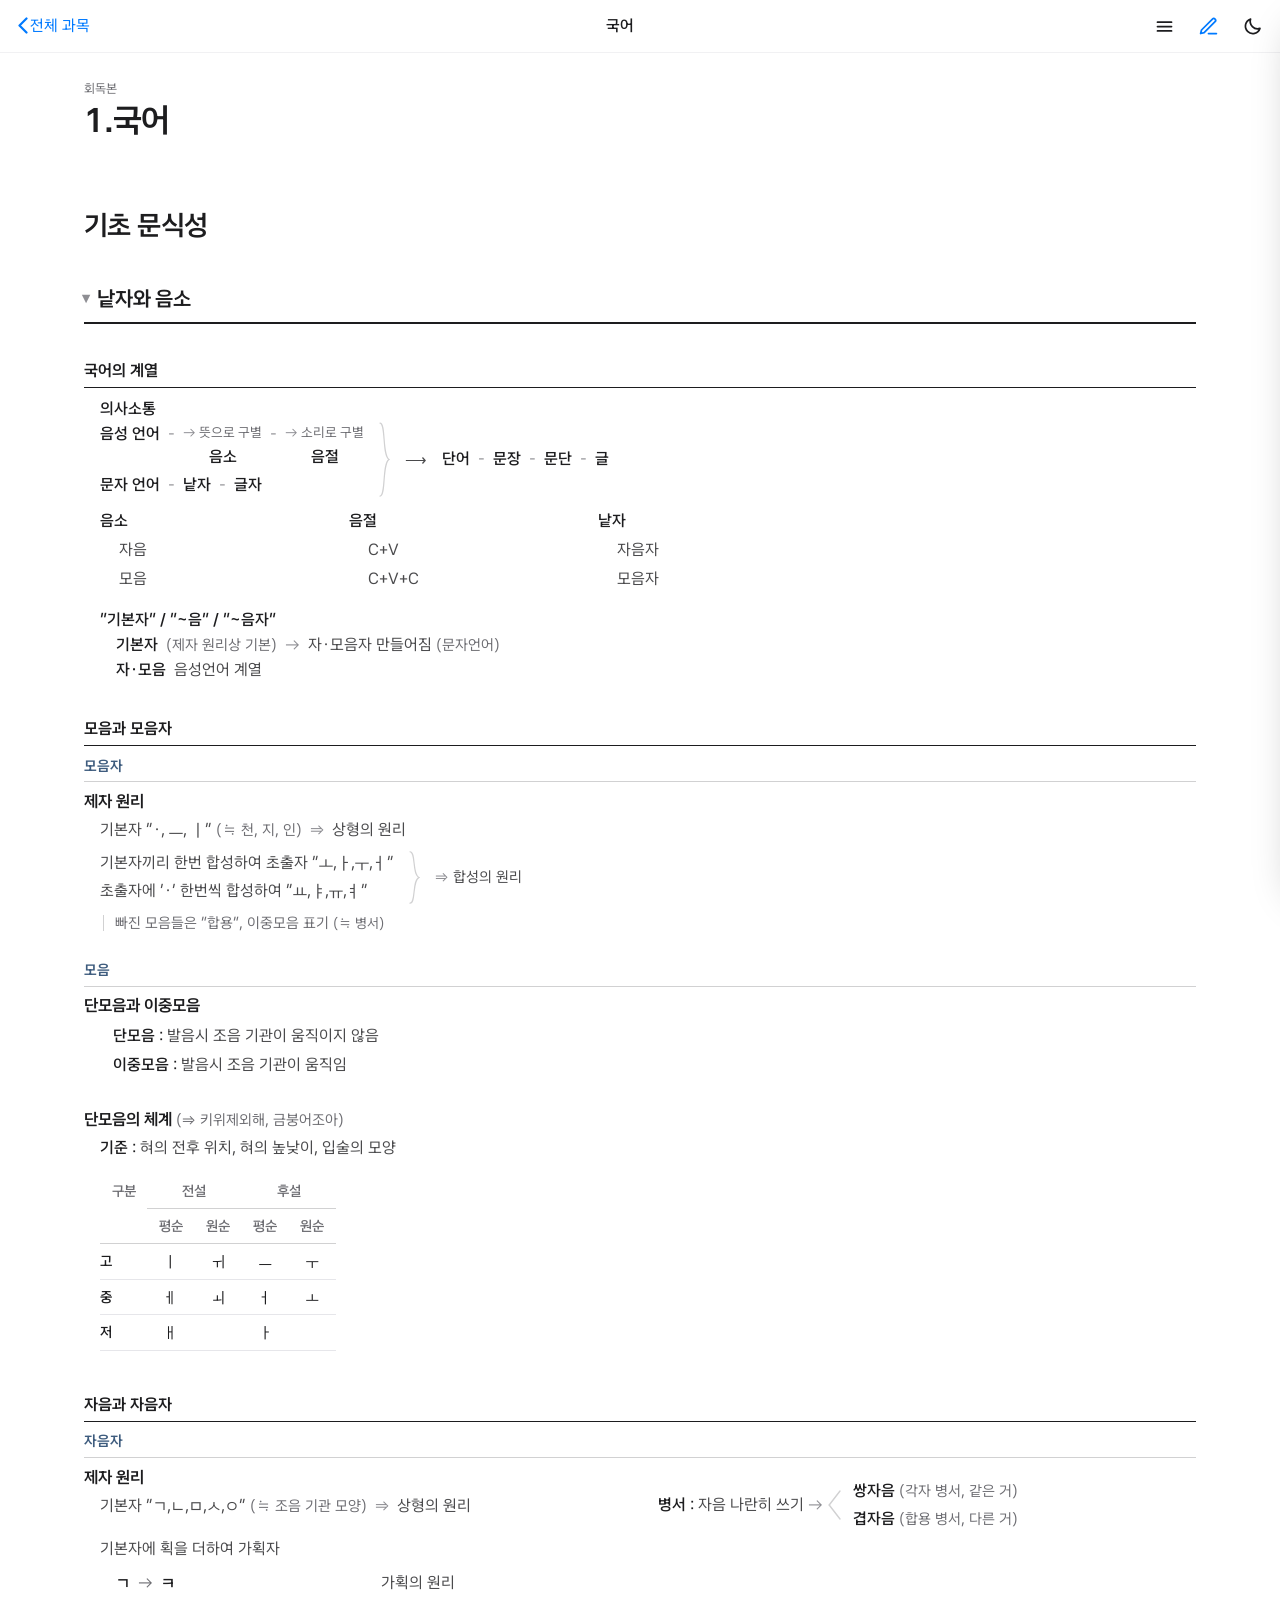
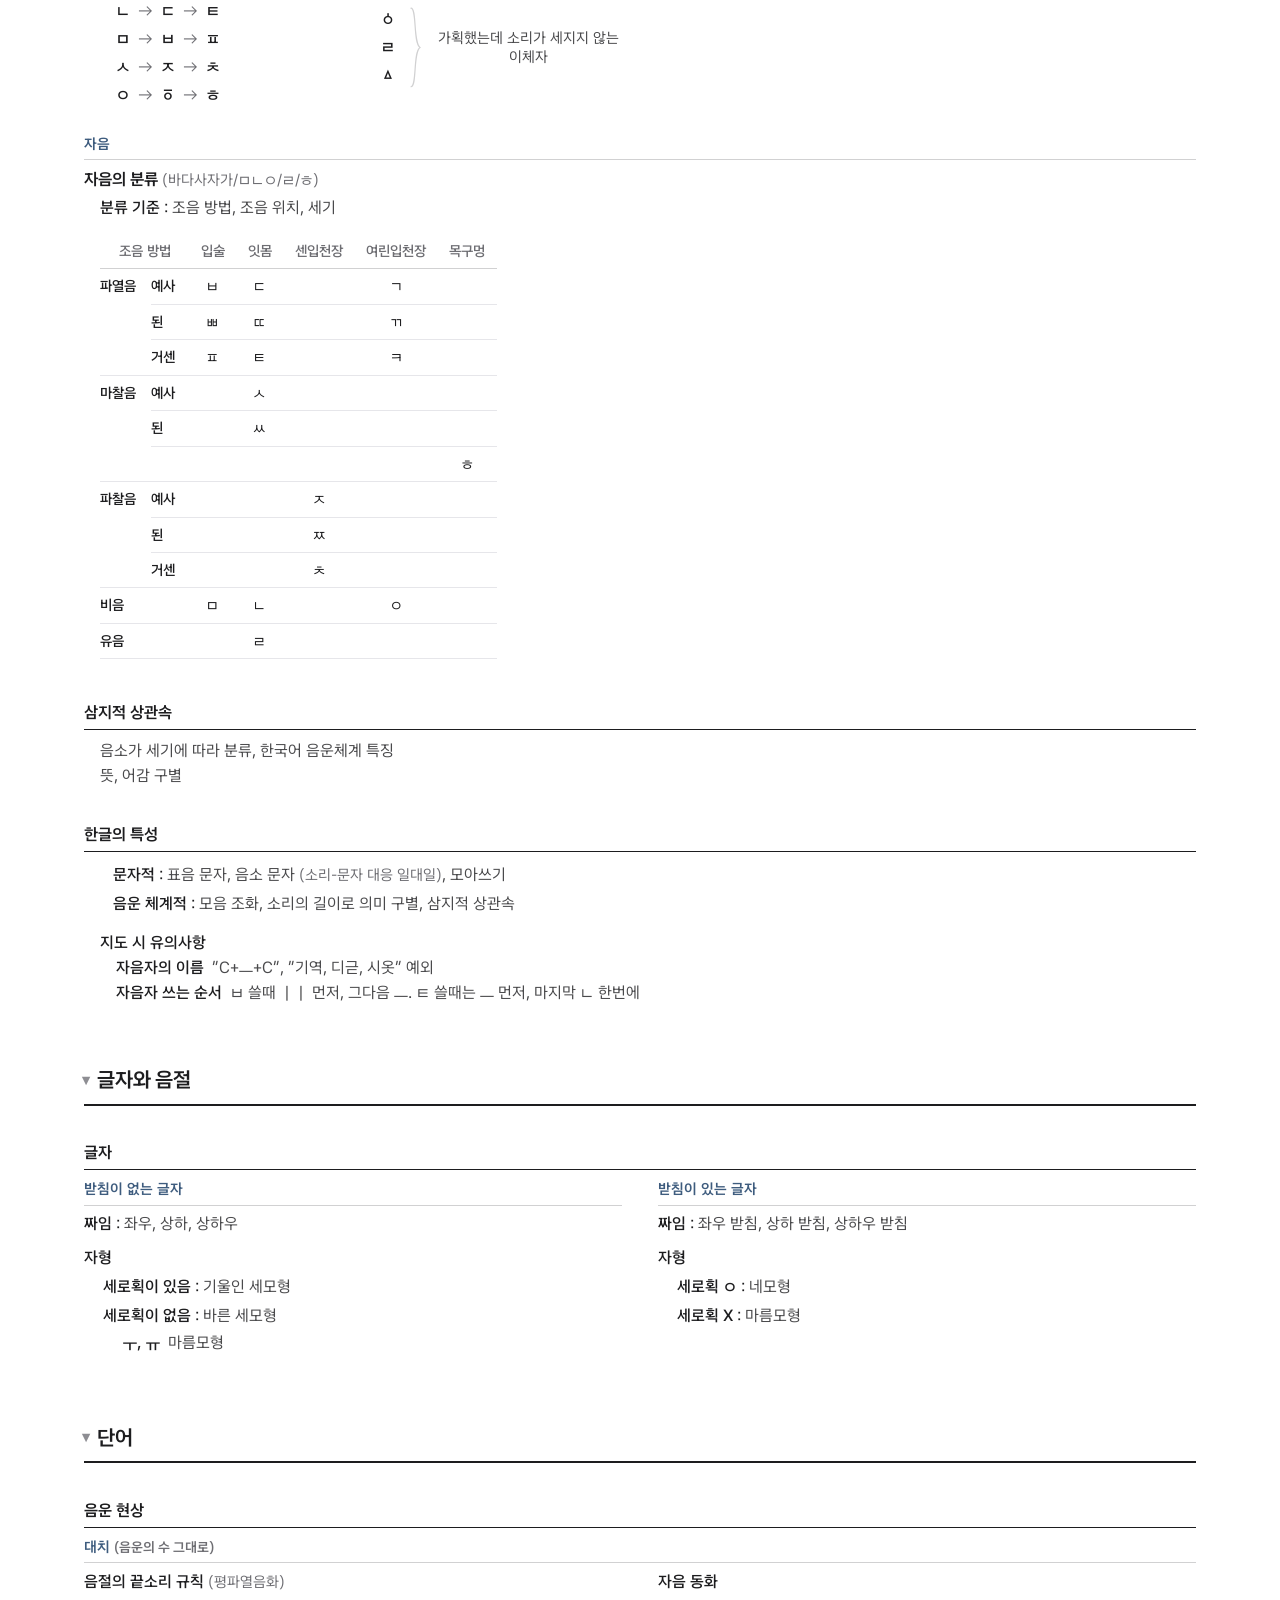
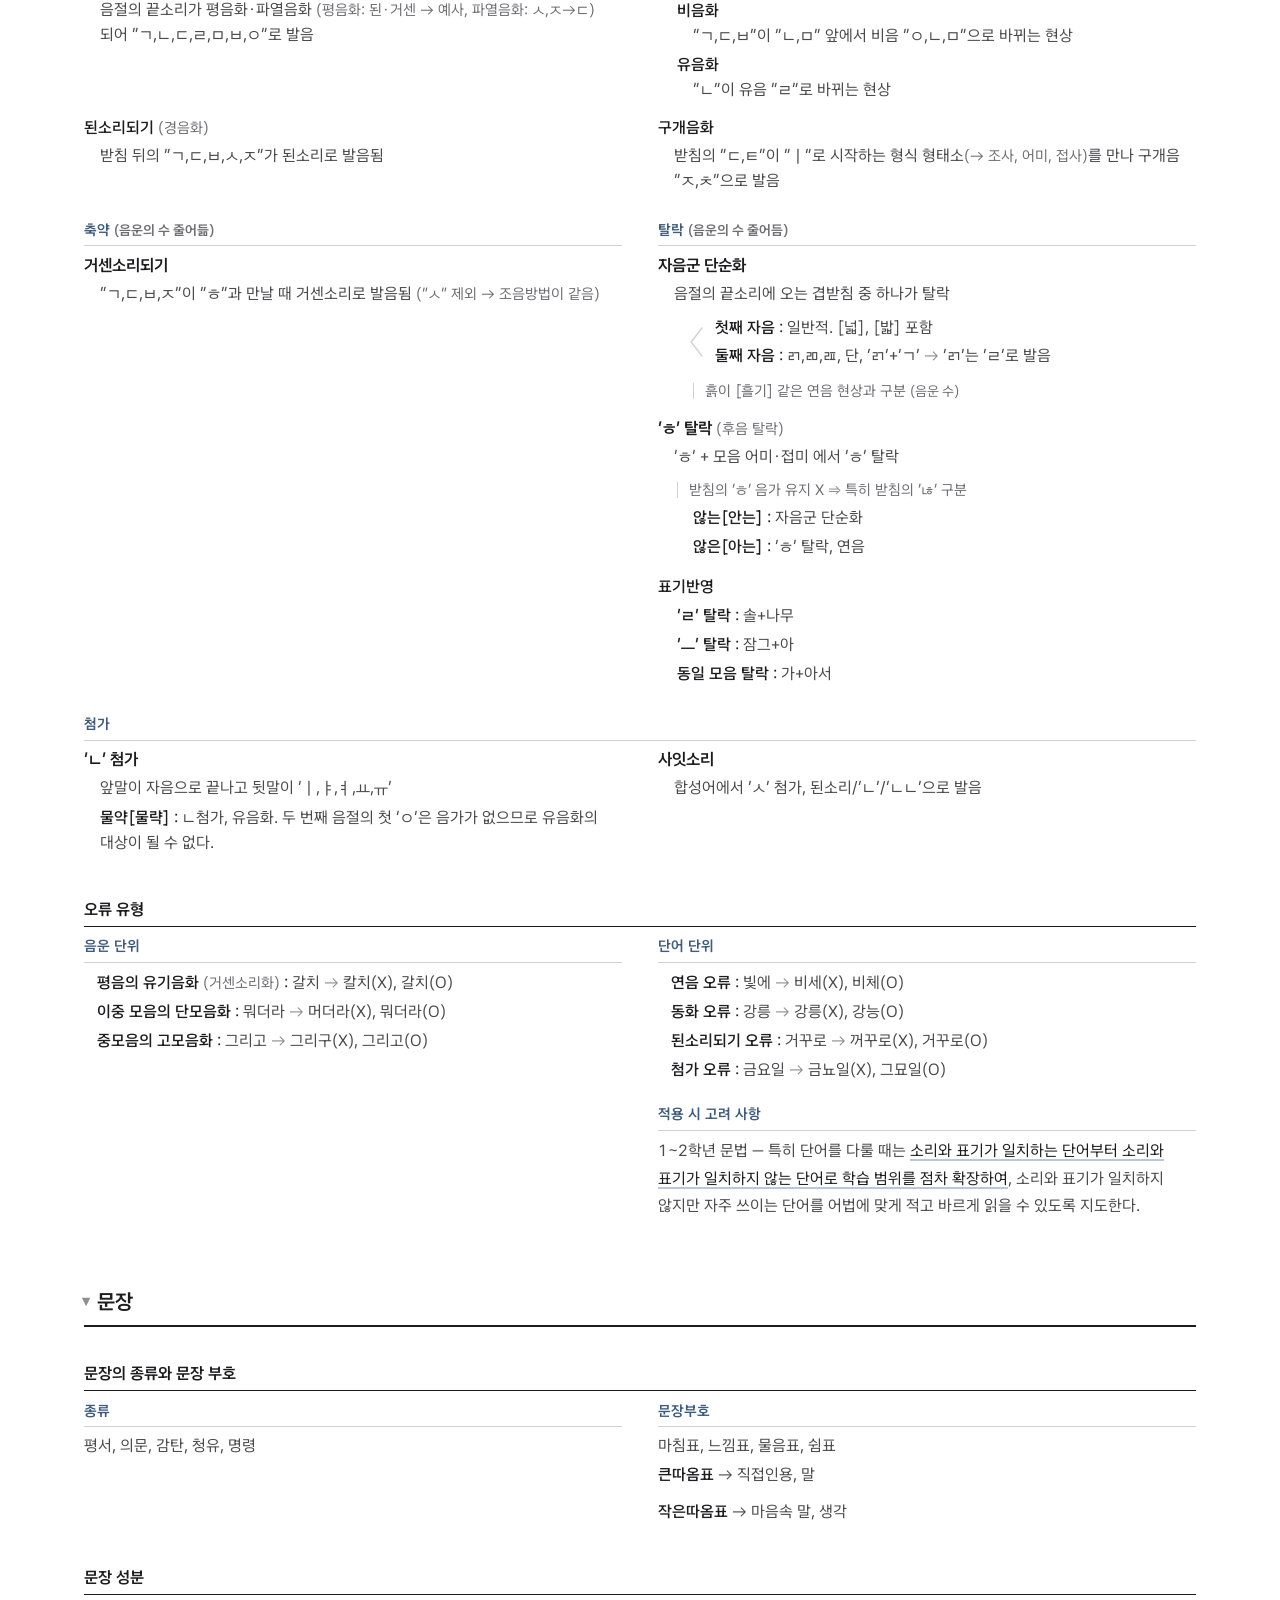
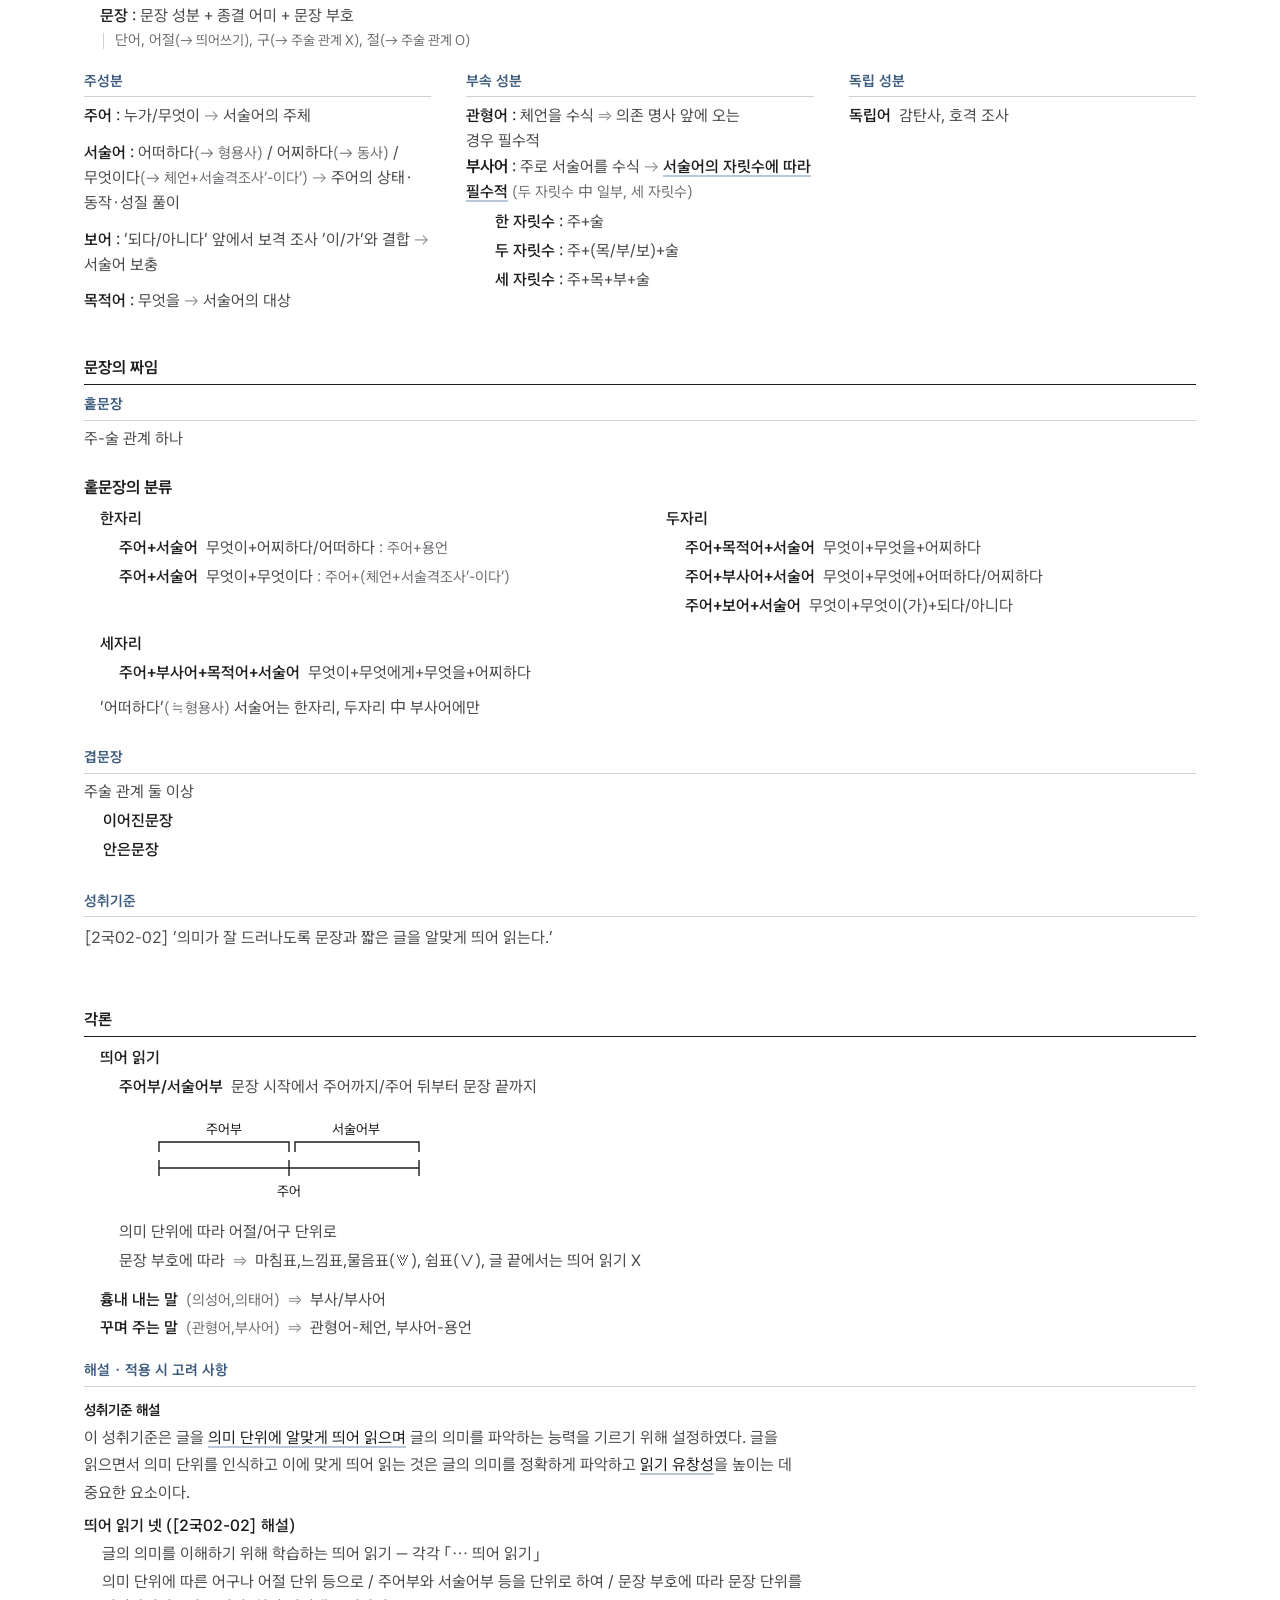
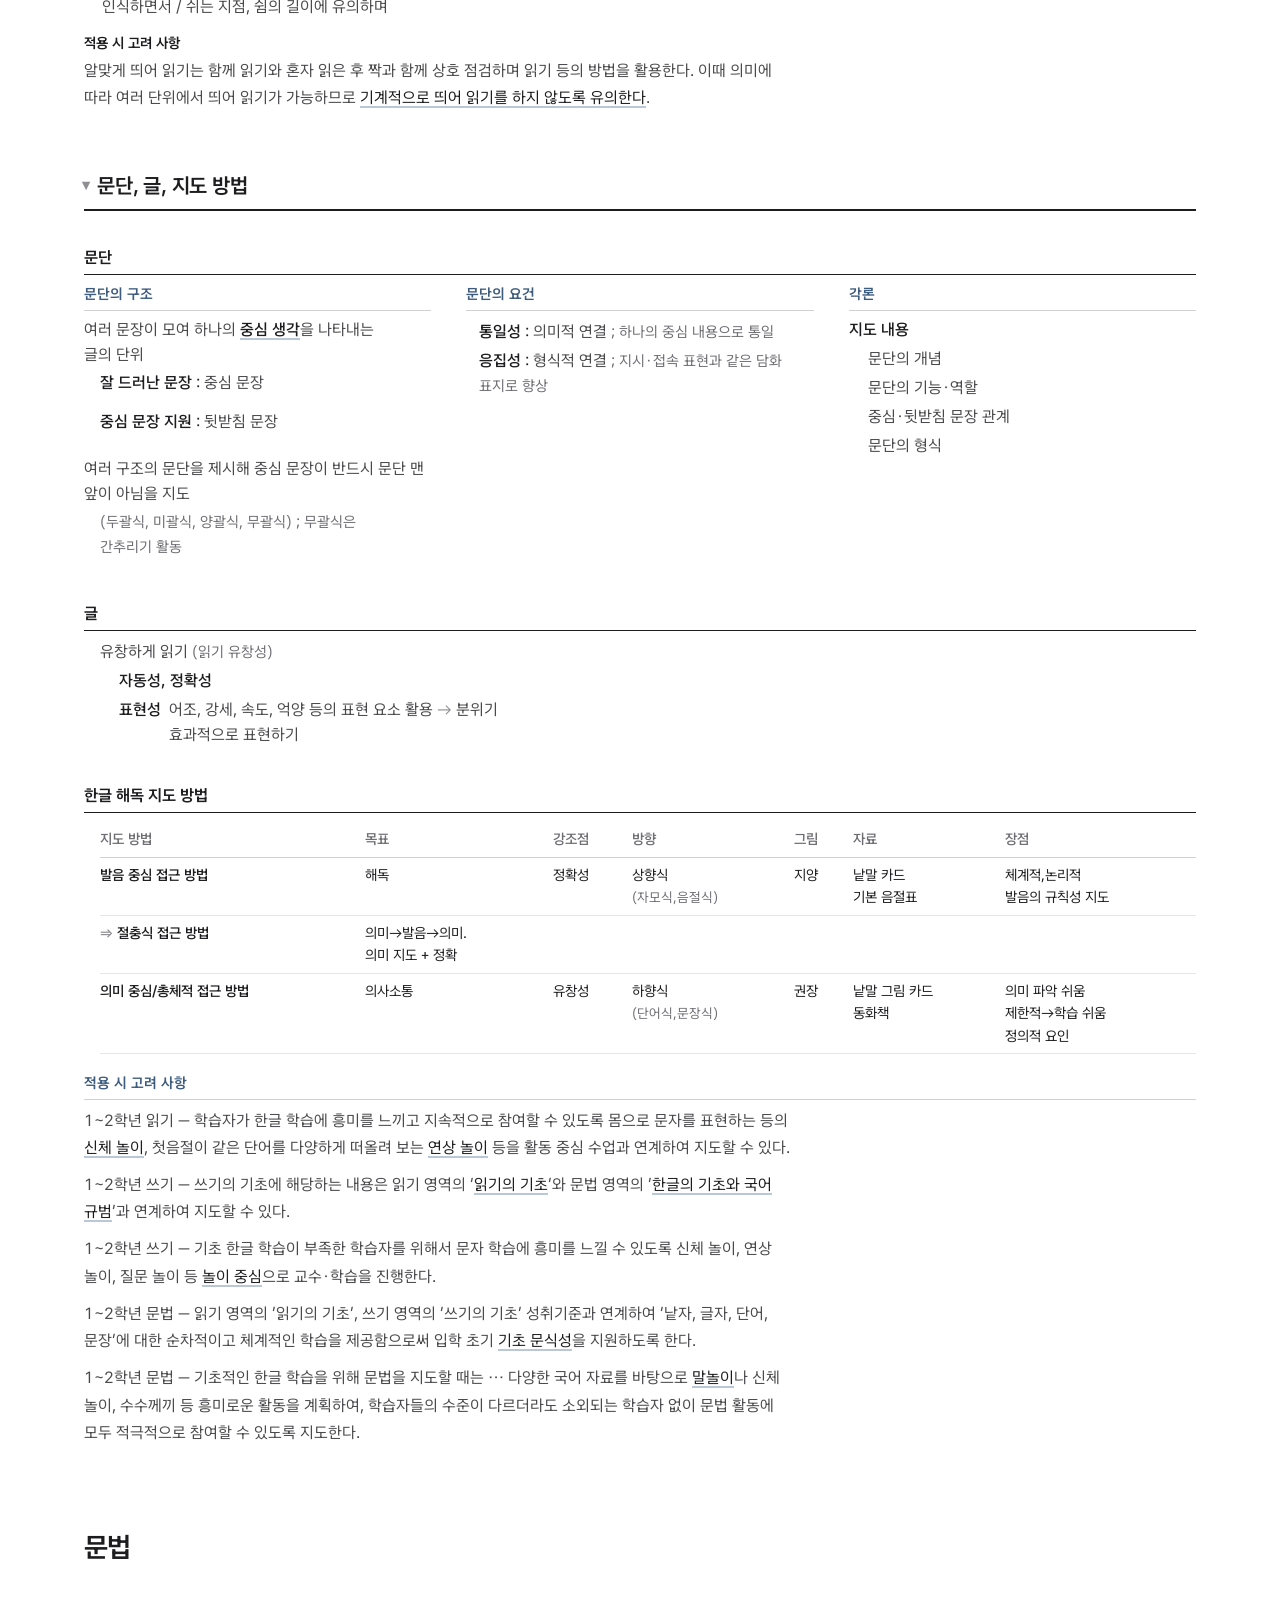
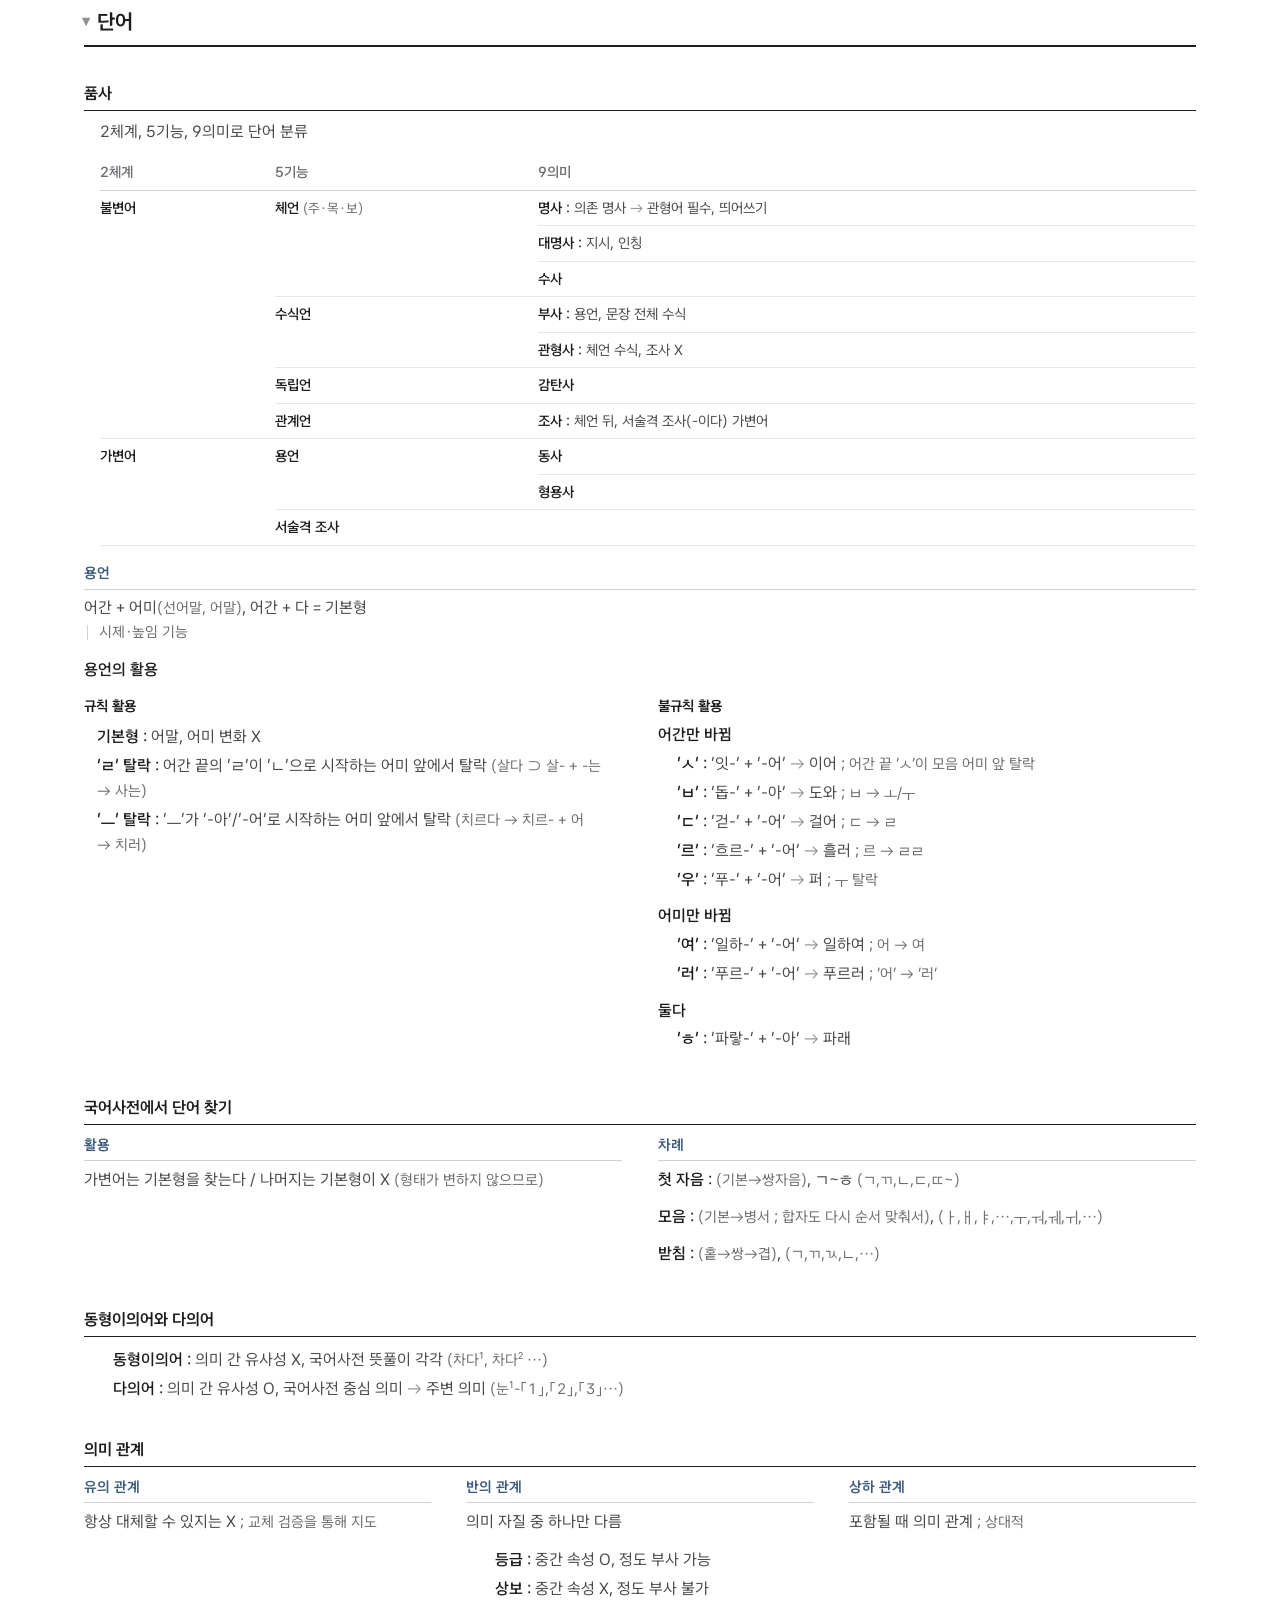
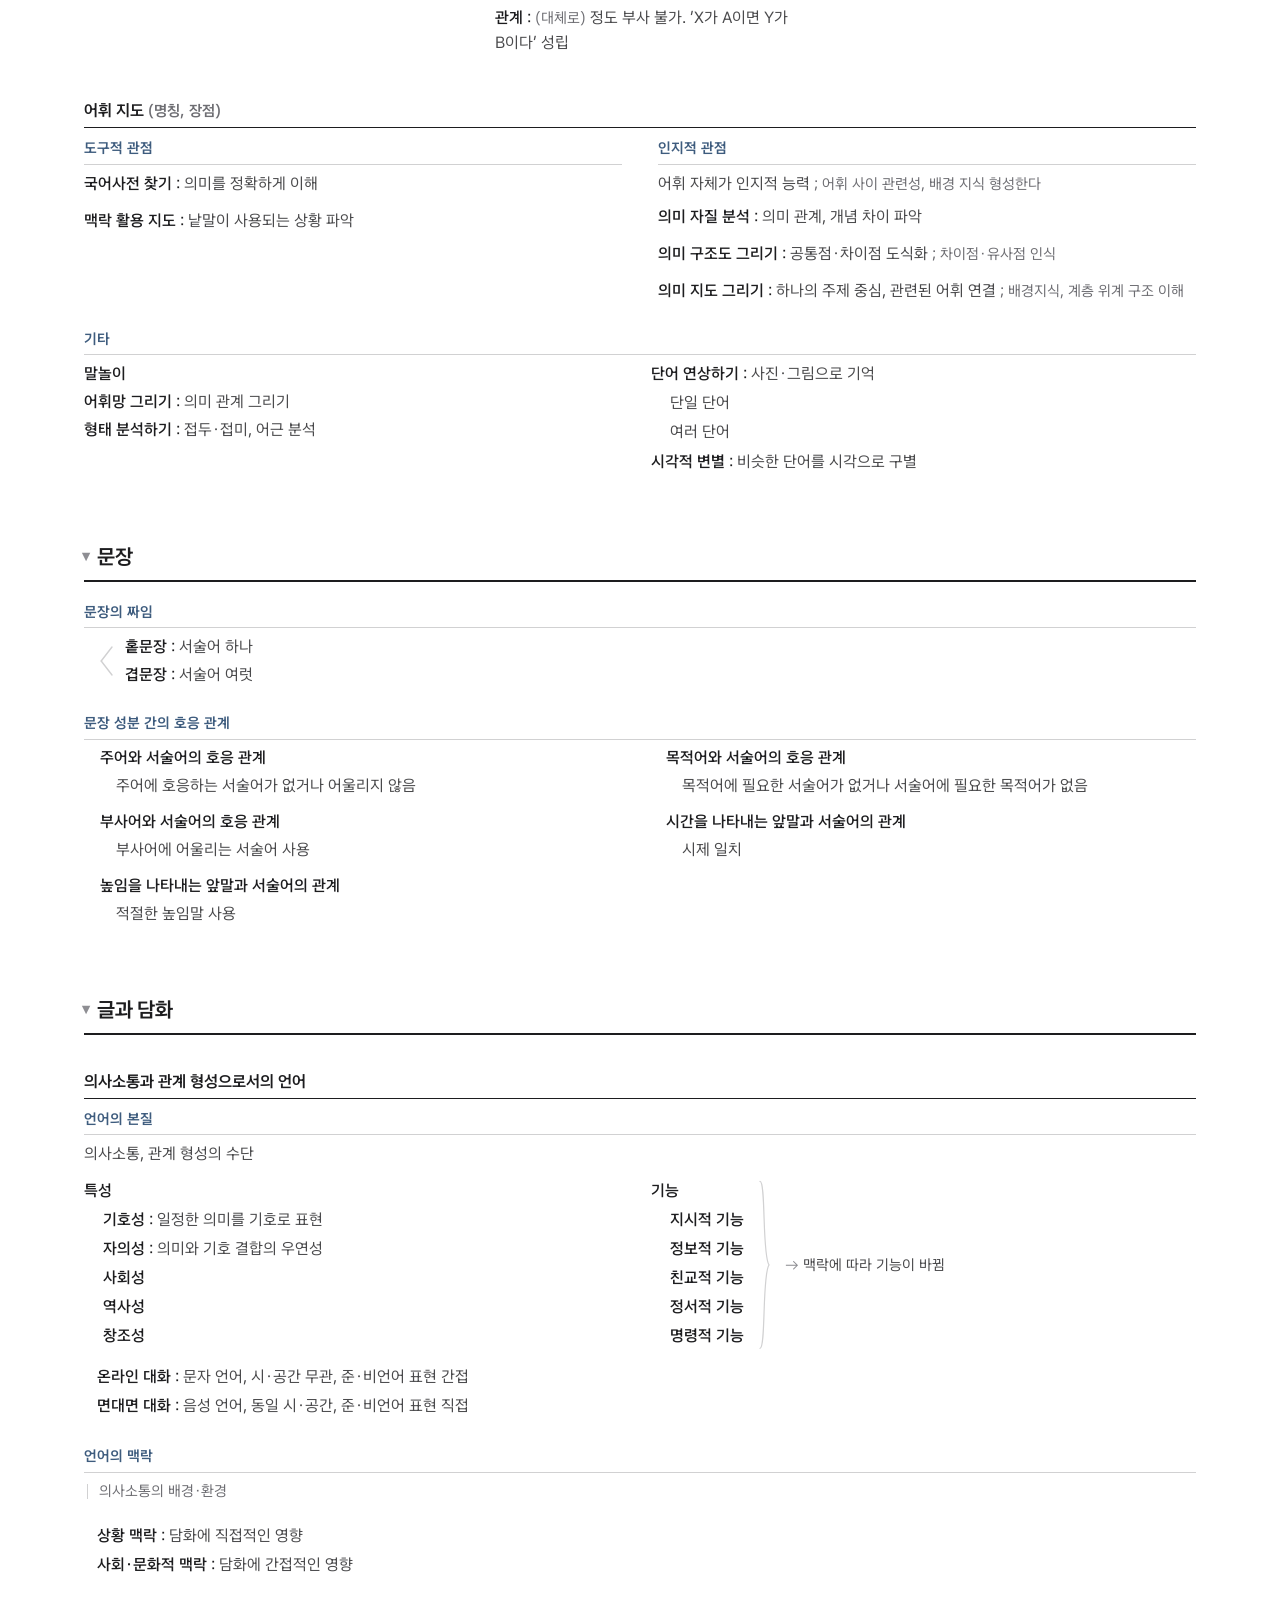
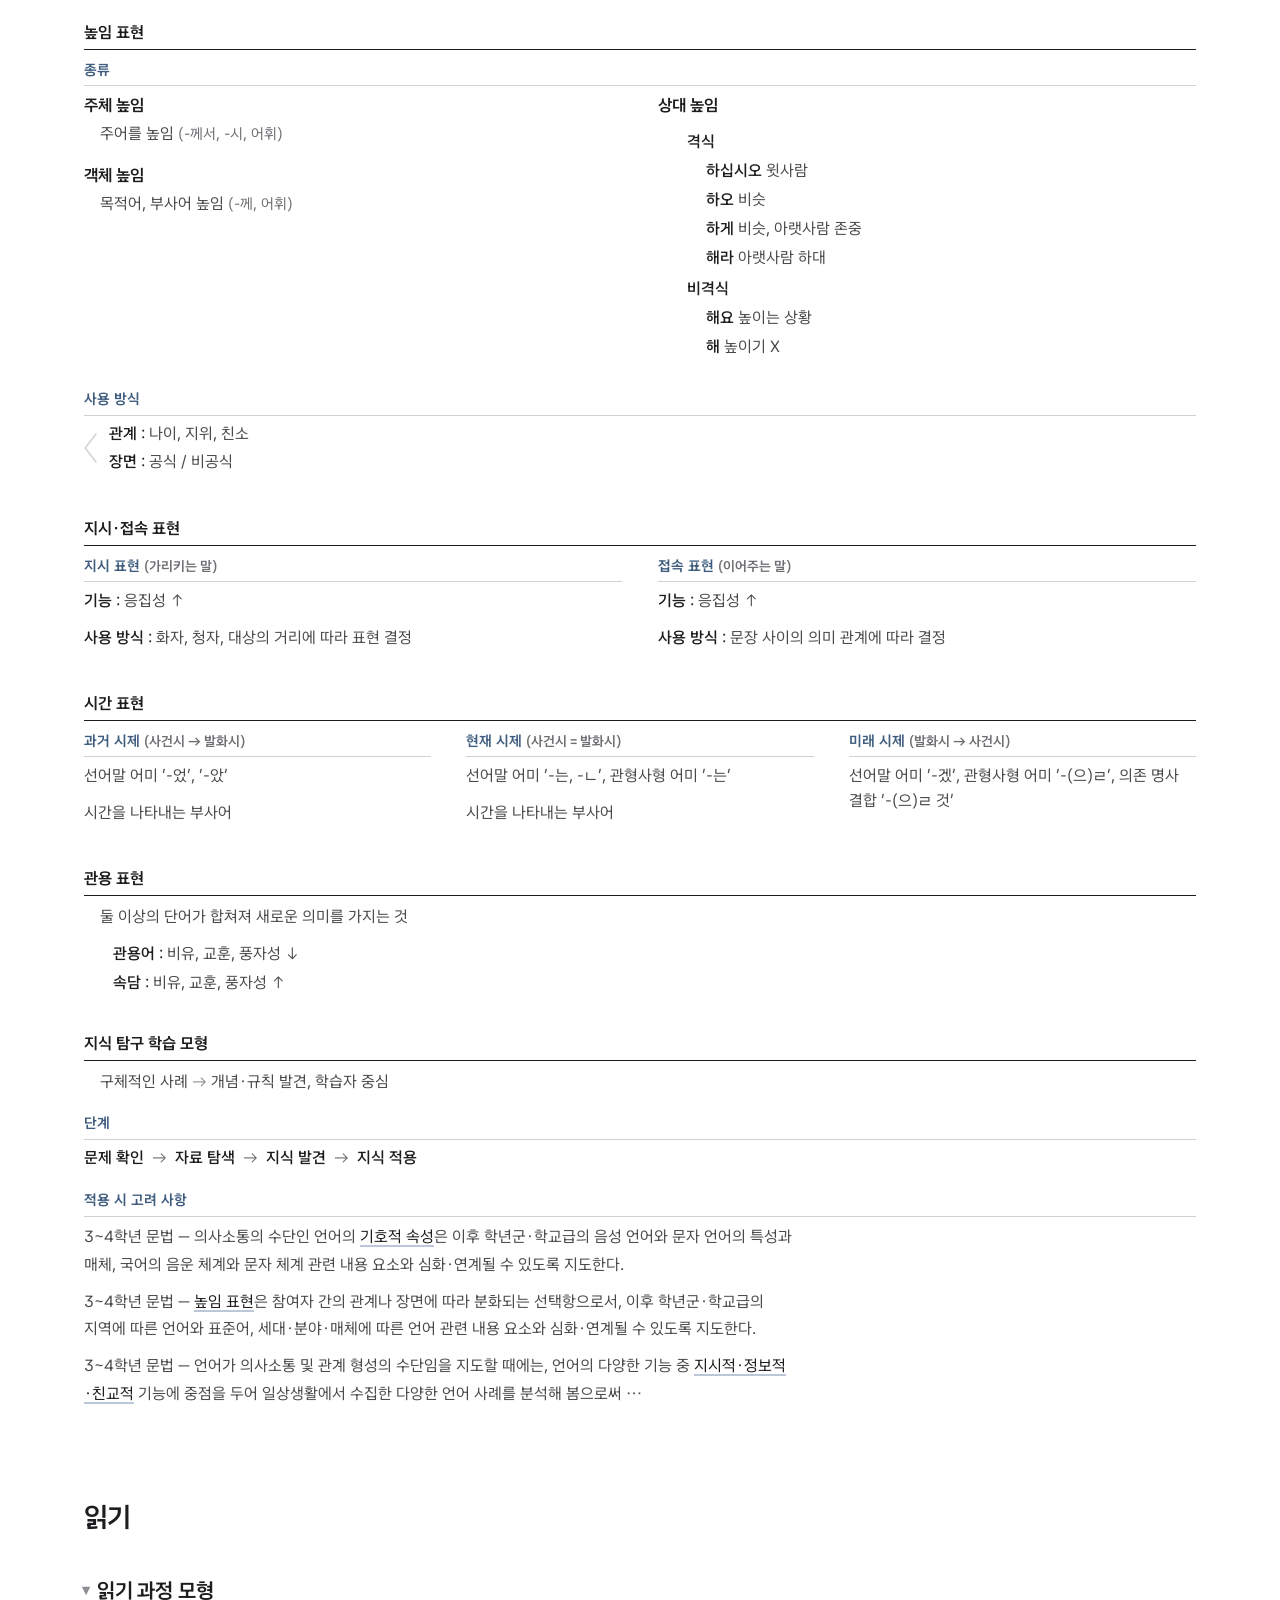
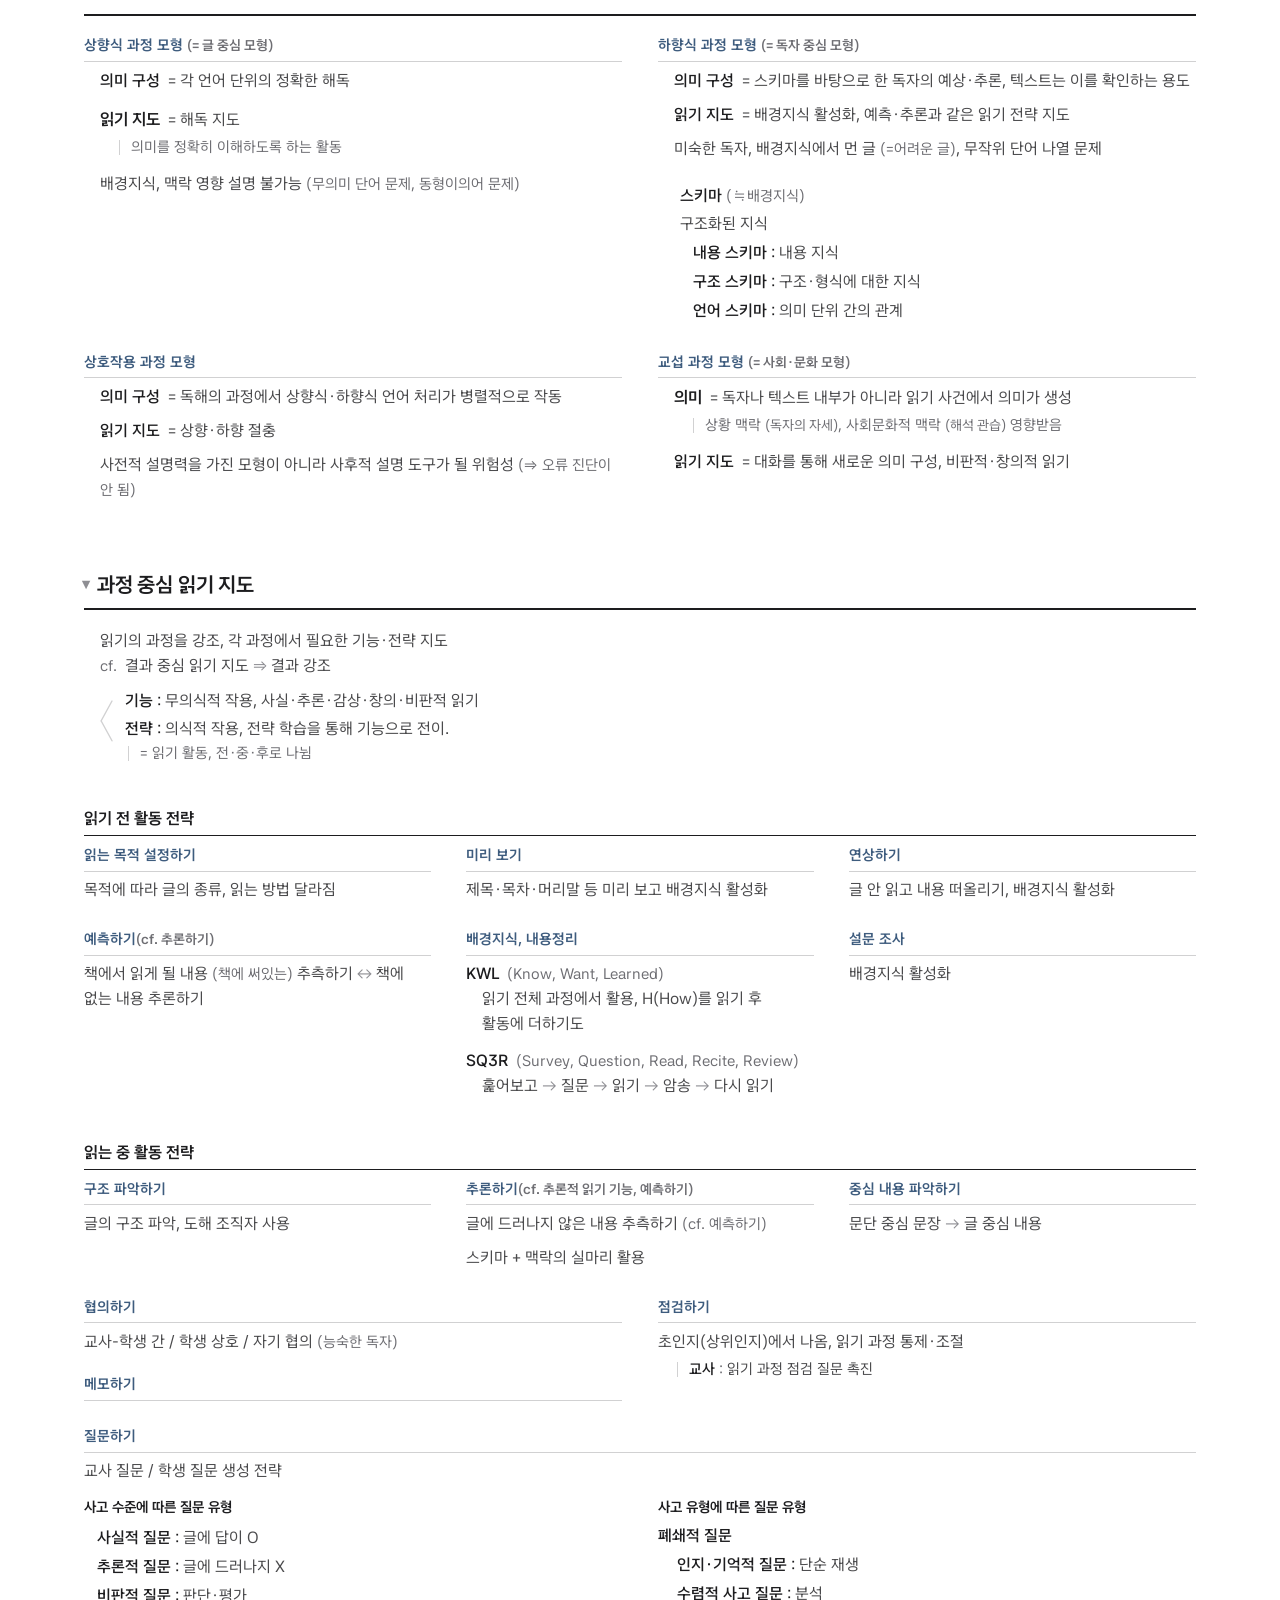
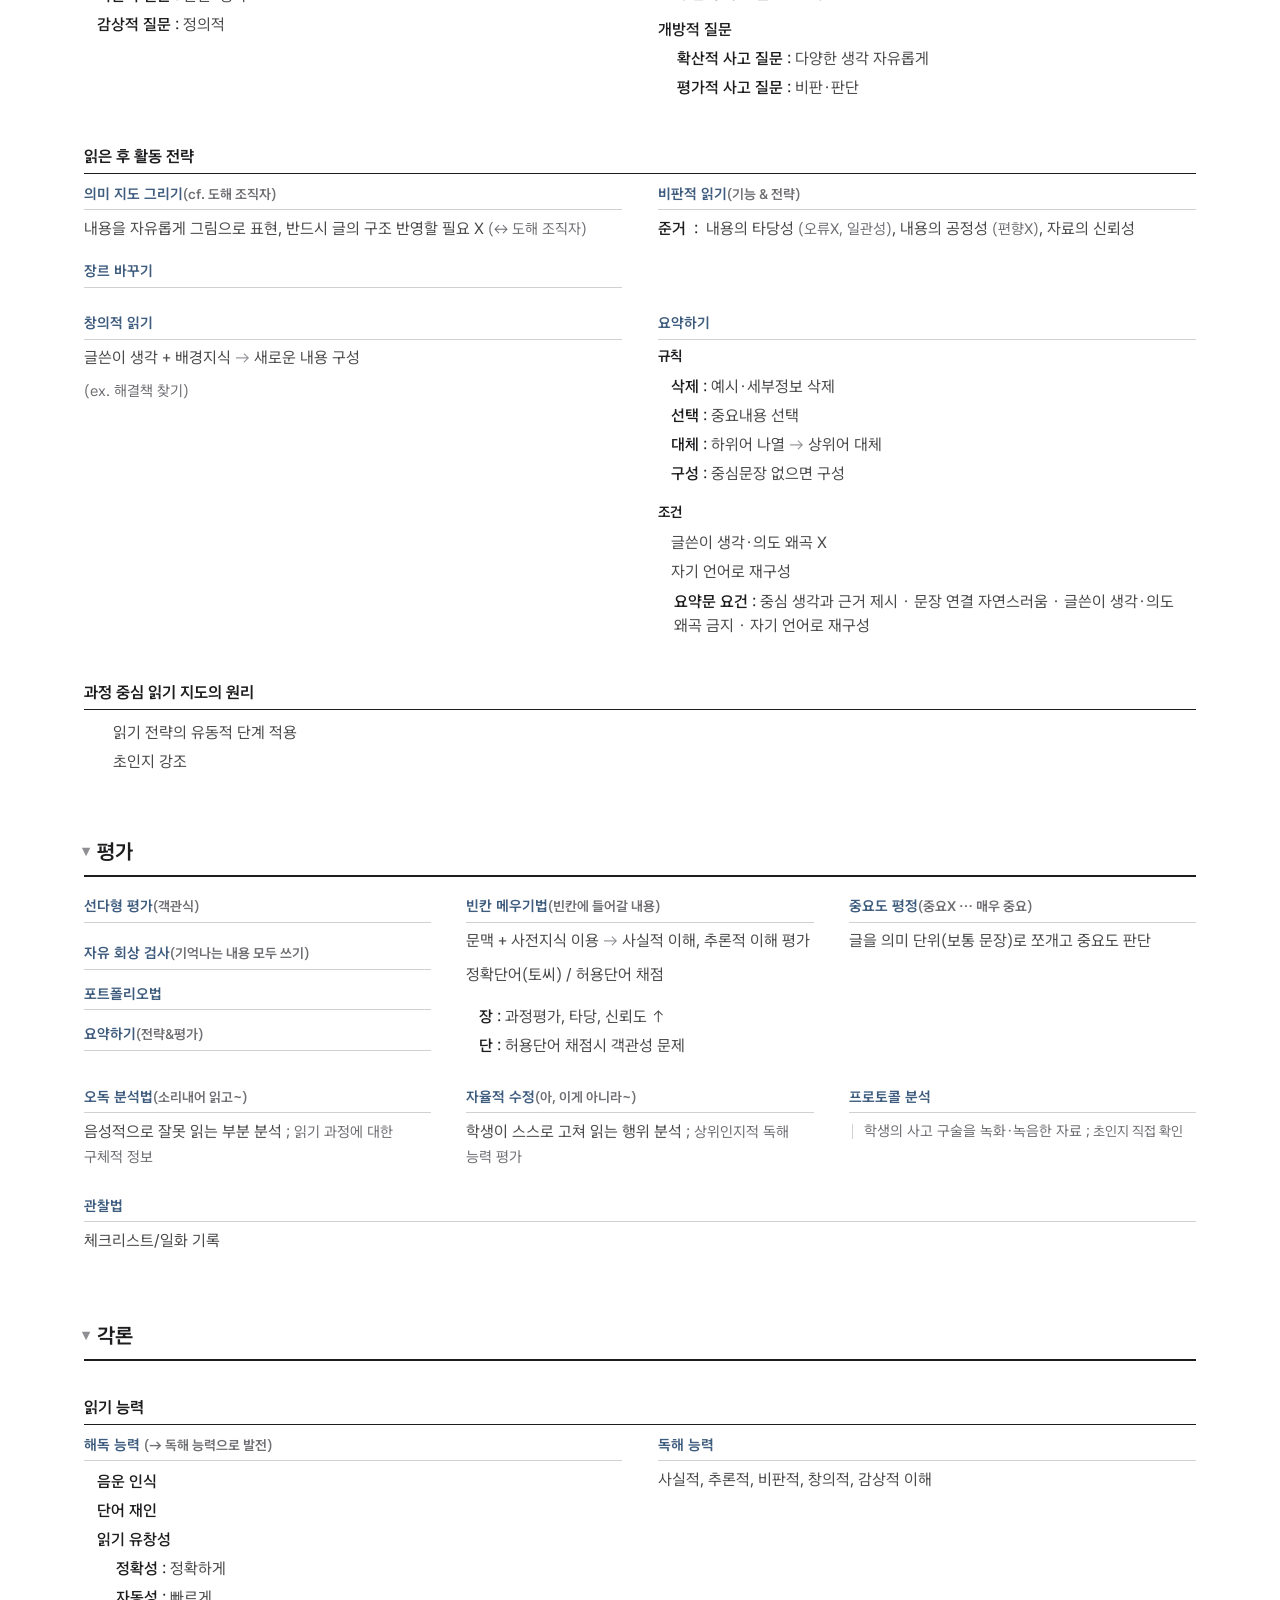
==== commit a412bc5c: "회독본 배포본 갱신" ====
--- a/1.국어.html
+++ b/1.국어.html
@@ -359,9 +359,9 @@
 </div>
 </div>
 
-<h4 id="성적고_단어" style="margin-top:1.3em">적용 시 고려 사항</h4>
-<div class="ind2">
-<div class="prose"><p class="sub">1~2학년 문법 — 특히 단어를 다룰 때는 <span class="key">소리와 표기가 일치하는 단어부터 소리와 표기가 일치하지 않는 단어로 학습 범위를 점차 확장하여</span>, 소리와 표기가 일치하지 않지만 자주 쓰이는 단어를 어법에 맞게 적고 바르게 읽을 수 있도록 지도한다.</p></div>
+<h3 id="성적고_단어" style="margin-top:1.3em">적용 시 고려 사항</h3>
+<div class="ind2">
+<div class="prose"><p class="std">1~2학년 문법 — 특히 단어를 다룰 때는 <span class="key">소리와 표기가 일치하는 단어부터 소리와 표기가 일치하지 않는 단어로 학습 범위를 점차 확장하여</span>, 소리와 표기가 일치하지 않지만 자주 쓰이는 단어를 어법에 맞게 적고 바르게 읽을 수 있도록 지도한다.</p></div>
 </div>
 </section>
 <section class="pg" id="p06">
@@ -505,12 +505,12 @@
 
 <h3 id="성적고_띄어_읽기" style="margin-top:1.3em"><a id="해설_·_적용_시_고려_사항"></a><a id="띄어_읽기_넷"></a>해설 · 적용 시 고려 사항</h3>   
 <div class="ind2">
-<div class="prose"><p style="margin:0 0 .3em;font-size:.88em;font-weight:700;color:var(--v2muted,var(--mk))">성취기준 해설</p><p class="sub">이 성취기준은 글을 <span class="key">의미 단위에 알맞게 띄어 읽으며</span> 글의 의미를 파악하는 능력을 기르기 위해 설정하였다. 글을 읽으면서 의미 단위를 인식하고 이에 맞게 띄어 읽는 것은 글의 의미를 정확하게 파악하고 <span class="key">읽기 유창성</span>을 높이는 데 중요한 요소이다.</p></div>
+<div class="prose"><p style="margin:0 0 .3em;font-size:.88em;font-weight:700;color:var(--v2muted,var(--mk))">성취기준 해설</p><p class="std">이 성취기준은 글을 <span class="key">의미 단위에 알맞게 띄어 읽으며</span> 글의 의미를 파악하는 능력을 기르기 위해 설정하였다. 글을 읽으면서 의미 단위를 인식하고 이에 맞게 띄어 읽는 것은 글의 의미를 정확하게 파악하고 <span class="key">읽기 유창성</span>을 높이는 데 중요한 요소이다.</p></div>
 <div class="row" style="margin-top:.5em"><span class="term" id="띄어_읽기_넷_([2국02-02]_해설)">띄어 읽기 넷 ([2국02-02] 해설)</span></div>
 <div class="stack" style="padding-left:1.1em;margin-top:.2em"><div class="desc">글의 의미를 이해하기 위해 학습하는 띄어 읽기 — 각각 「… 띄어 읽기」</div>
 <div class="desc">의미 단위에 따른 어구나 어절 단위 등으로 / 주어부와 서술어부 등을 단위로 하여 / 문장 부호에 따라 문장 단위를 인식하면서 / 쉬는 지점, 쉼의 길이에 유의하며</div></div>
 
-<div class="prose"><p style="margin:1.15em 0 .3em;font-size:.88em;font-weight:700;color:var(--v2muted,var(--mk))">적용 시 고려 사항</p><p class="sub">알맞게 띄어 읽기는 함께 읽기와 혼자 읽은 후 짝과 함께 상호 점검하며 읽기 등의 방법을 활용한다. 이때 의미에 따라 여러 단위에서 띄어 읽기가 가능하므로 <span class="key">기계적으로 띄어 읽기를 하지 않도록 유의한다</span>.</p></div>
+<div class="prose"><p style="margin:1.15em 0 .3em;font-size:.88em;font-weight:700;color:var(--v2muted,var(--mk))">적용 시 고려 사항</p><p class="std">알맞게 띄어 읽기는 함께 읽기와 혼자 읽은 후 짝과 함께 상호 점검하며 읽기 등의 방법을 활용한다. 이때 의미에 따라 여러 단위에서 띄어 읽기가 가능하므로 <span class="key">기계적으로 띄어 읽기를 하지 않도록 유의한다</span>.</p></div>
 </div>
 </section>
 <section class="pg" id="p08">
@@ -594,9 +594,9 @@
 </table></div>
 </div>
 
-<h4 id="성적고_한글_해독_지도_방법" style="margin-top:1.3em">적용 시 고려 사항</h4>
-<div class="ind2">
-<div class="prose"><p class="sub">1~2학년 읽기 — 학습자가 한글 학습에 흥미를 느끼고 지속적으로 참여할 수 있도록 몸으로 문자를 표현하는 등의 <span class="key">신체 놀이</span>, 첫음절이 같은 단어를 다양하게 떠올려 보는 <span class="key">연상 놀이</span> 등을 활동 중심 수업과 연계하여 지도할 수 있다.</p><p class="sub">1~2학년 쓰기 — 쓰기의 기초에 해당하는 내용은 읽기 영역의 ‘<span class="key">읽기의 기초</span>’와 문법 영역의 ‘<span class="key">한글의 기초와 국어 규범</span>’과 연계하여 지도할 수 있다.</p><p class="sub">1~2학년 쓰기 — 기초 한글 학습이 부족한 학습자를 위해서 문자 학습에 흥미를 느낄 수 있도록 신체 놀이, 연상 놀이, 질문 놀이 등 <span class="key">놀이 중심</span>으로 교수·학습을 진행한다.</p><p class="sub">1~2학년 문법 — 읽기 영역의 ‘읽기의 기초’, 쓰기 영역의 ‘쓰기의 기초’ 성취기준과 연계하여 ‘낱자, 글자, 단어, 문장’에 대한 순차적이고 체계적인 학습을 제공함으로써 입학 초기 <span class="key">기초 문식성</span>을 지원하도록 한다.</p><p class="sub">1~2학년 문법 — 기초적인 한글 학습을 위해 문법을 지도할 때는 … 다양한 국어 자료를 바탕으로 <span class="key">말놀이</span>나 신체 놀이, 수수께끼 등 흥미로운 활동을 계획하여, 학습자들의 수준이 다르더라도 소외되는 학습자 없이 문법 활동에 모두 적극적으로 참여할 수 있도록 지도한다.</p></div>
+<h3 id="성적고_한글_해독_지도_방법" style="margin-top:1.3em">적용 시 고려 사항</h3>
+<div class="ind2">
+<div class="prose"><p class="std">1~2학년 읽기 — 학습자가 한글 학습에 흥미를 느끼고 지속적으로 참여할 수 있도록 몸으로 문자를 표현하는 등의 <span class="key">신체 놀이</span>, 첫음절이 같은 단어를 다양하게 떠올려 보는 <span class="key">연상 놀이</span> 등을 활동 중심 수업과 연계하여 지도할 수 있다.</p><p class="std">1~2학년 쓰기 — 쓰기의 기초에 해당하는 내용은 읽기 영역의 ‘<span class="key">읽기의 기초</span>’와 문법 영역의 ‘<span class="key">한글의 기초와 국어 규범</span>’과 연계하여 지도할 수 있다.</p><p class="std">1~2학년 쓰기 — 기초 한글 학습이 부족한 학습자를 위해서 문자 학습에 흥미를 느낄 수 있도록 신체 놀이, 연상 놀이, 질문 놀이 등 <span class="key">놀이 중심</span>으로 교수·학습을 진행한다.</p><p class="std">1~2학년 문법 — 읽기 영역의 ‘읽기의 기초’, 쓰기 영역의 ‘쓰기의 기초’ 성취기준과 연계하여 ‘낱자, 글자, 단어, 문장’에 대한 순차적이고 체계적인 학습을 제공함으로써 입학 초기 <span class="key">기초 문식성</span>을 지원하도록 한다.</p><p class="std">1~2학년 문법 — 기초적인 한글 학습을 위해 문법을 지도할 때는 … 다양한 국어 자료를 바탕으로 <span class="key">말놀이</span>나 신체 놀이, 수수께끼 등 흥미로운 활동을 계획하여, 학습자들의 수준이 다르더라도 소외되는 학습자 없이 문법 활동에 모두 적극적으로 참여할 수 있도록 지도한다.</p></div>
 </div>
 </section>
 <section class="pg" id="p09">
@@ -952,9 +952,9 @@
 </div>
 </div>
 
-<h4 id="성적고_글과_담화" style="margin-top:1.3em">적용 시 고려 사항</h4>
-<div class="ind2">
-<div class="prose"><p class="sub">3~4학년 문법 — 의사소통의 수단인 언어의 <span class="key">기호적 속성</span>은 이후 학년군·학교급의 음성 언어와 문자 언어의 특성과 매체, 국어의 음운 체계와 문자 체계 관련 내용 요소와 심화·연계될 수 있도록 지도한다.</p><p class="sub">3~4학년 문법 — <span class="key">높임 표현</span>은 참여자 간의 관계나 장면에 따라 분화되는 선택항으로서, 이후 학년군·학교급의 지역에 따른 언어와 표준어, 세대·분야·매체에 따른 언어 관련 내용 요소와 심화·연계될 수 있도록 지도한다.</p><p class="sub">3~4학년 문법 — 언어가 의사소통 및 관계 형성의 수단임을 지도할 때에는, 언어의 다양한 기능 중 <span class="key">지시적·정보적·친교적</span> 기능에 중점을 두어 일상생활에서 수집한 다양한 언어 사례를 분석해 봄으로써 …</p></div>
+<h3 id="성적고_글과_담화" style="margin-top:1.3em">적용 시 고려 사항</h3>
+<div class="ind2">
+<div class="prose"><p class="std">3~4학년 문법 — 의사소통의 수단인 언어의 <span class="key">기호적 속성</span>은 이후 학년군·학교급의 음성 언어와 문자 언어의 특성과 매체, 국어의 음운 체계와 문자 체계 관련 내용 요소와 심화·연계될 수 있도록 지도한다.</p><p class="std">3~4학년 문법 — <span class="key">높임 표현</span>은 참여자 간의 관계나 장면에 따라 분화되는 선택항으로서, 이후 학년군·학교급의 지역에 따른 언어와 표준어, 세대·분야·매체에 따른 언어 관련 내용 요소와 심화·연계될 수 있도록 지도한다.</p><p class="std">3~4학년 문법 — 언어가 의사소통 및 관계 형성의 수단임을 지도할 때에는, 언어의 다양한 기능 중 <span class="key">지시적·정보적·친교적</span> 기능에 중점을 두어 일상생활에서 수집한 다양한 언어 사례를 분석해 봄으로써 …</p></div>
 </div>
 </section>
 <section class="pg" id="p14">
@@ -1391,9 +1391,9 @@
 </div>
 </div>
 
-<h4 id="성적고_사실적_읽기" style="margin-top:1.3em">적용 시 고려 사항</h4>
-<div class="ind2">
-<div class="prose"><p class="sub">5~6학년 읽기 — 글의 구조를 고려하여 요약하기를 지도할 때는 … 글의 구조를 시각화하여 제시한 <span class="key">도해 조직자</span> 등을 활용하고, 짝 활동이나 모둠 활동을 통해 요약하기 과정과 결과를 공유하며 효과적으로 요약하기 전략을 내면화할 수 있도록 지도한다.</p></div>
+<h3 id="성적고_사실적_읽기" style="margin-top:1.3em">적용 시 고려 사항</h3>
+<div class="ind2">
+<div class="prose"><p class="std">5~6학년 읽기 — 글의 구조를 고려하여 요약하기를 지도할 때는 … 글의 구조를 시각화하여 제시한 <span class="key">도해 조직자</span> 등을 활용하고, 짝 활동이나 모둠 활동을 통해 요약하기 과정과 결과를 공유하며 효과적으로 요약하기 전략을 내면화할 수 있도록 지도한다.</p></div>
 </div>
 
 <h2 id="읽기_-_추론적_읽기"><a id="추론적_읽기"></a>추론적 읽기</h2>
@@ -1437,7 +1437,7 @@
 
 <h3 id="성적고_추론적_읽기" style="margin-top:1.3em"><a id="성취기준_해설"></a>성취기준 해설</h3>
 <div class="ind2">
-<div class="prose"><p class="sub">이 성취기준은 글을 읽으며 글에 대한 질문을 만들고 이에 대한 답을 예측하면서 글을 읽는 <span class="key">추론적 읽기</span> 능력을 기르기 위해 설정하였다.</p></div>
+<div class="prose"><p class="std">이 성취기준은 글을 읽으며 글에 대한 질문을 만들고 이에 대한 답을 예측하면서 글을 읽는 <span class="key">추론적 읽기</span> 능력을 기르기 위해 설정하였다.</p></div>
 </div>
 
 <h2 id="읽기_-_비판적_읽기">비판적 읽기</h2>
@@ -1499,7 +1499,7 @@
 
 <h3 id="성적고_비판적_읽기" style="margin-top:1.3em">성취기준 해설</h3>
 <div class="ind2">
-<div class="prose"><p class="sub">[4국02-04] 이 성취기준은 글에 나타난 사실과 의견을 구별하고 필자와 자신의 의견을 비교하면서 <span class="key">필자의 의견을 일방적으로 수용하지 않고 글을 비판적으로 읽는 능력</span>을 기르기 위해 설정하였다.</p><p class="sub">[4국02-05] 이 성취기준은 도서관이나 인터넷 등을 통해 글이나 자료를 찾아 읽을 때 출처의 <span class="key">신뢰성</span>을 평가하며 읽고 믿을 만한 글이나 자료를 선별하는 능력을 기르기 위해 설정하였다.</p></div>
+<div class="prose"><p class="std">[4국02-04] 이 성취기준은 글에 나타난 사실과 의견을 구별하고 필자와 자신의 의견을 비교하면서 <span class="key">필자의 의견을 일방적으로 수용하지 않고 글을 비판적으로 읽는 능력</span>을 기르기 위해 설정하였다.</p><p class="std">[4국02-05] 이 성취기준은 도서관이나 인터넷 등을 통해 글이나 자료를 찾아 읽을 때 출처의 <span class="key">신뢰성</span>을 평가하며 읽고 믿을 만한 글이나 자료를 선별하는 능력을 기르기 위해 설정하였다.</p></div>
 </div>
 
 <h2 id="읽기_-_창의적_읽기">창의적 읽기</h2>
@@ -1765,9 +1765,9 @@
 <div class="row"><span class="mk">⇒</span><span class="desc">쓰기 효능감, 필자 정체성</span></div>
 </div>
 
-<h4 id="성적고_과정_중심_쓰기_지도" style="margin-top:1.3em">적용 시 고려 사항</h4>
-<div class="ind2">
-<div class="prose"><p class="sub">3~4학년 쓰기 — 쓰기는 특정한 상황 안에서 이루어지는 의미 구성 행위이다. … 이때의 <span class="key">상황 맥락</span>은 텍스트의 생산·수용 과정에 직접적으로 개입하는 맥락을 의미한다.</p><p class="sub">3~4학년 쓰기 — <span class="key">예상 독자</span>에 대한 인식이 형성되기 시작하는 시기이므로 학습자에게 자신의 글을 읽을 독자를 생각하며 글을 쓰도록 안내하고 … <span class="key">실제 독자</span>를 고려하여 편지의 형식을 갖추어 글을 쓰거나 사회 관계망 서비스(SNS) 등의 인터넷 매체를 활용하여 글을 쓸 수 있도록 지도한다.</p><p class="sub">5~6학년 쓰기 — 쓰기 과정을 지도할 때는 <span class="key">계획하기, 내용 생성하기, 내용 조직하기, 초고 쓰기, 고쳐쓰기</span>와 같은 일련의 과정을 거침으로써 효율적인 글쓰기가 가능해진다는 점을 이해시킨다.</p><p class="sub">5~6학년 쓰기 — 이러한 일련의 쓰기 과정이 엄격하게 구별되거나 분절적인 것이 아니며 쓰기 과정에 대한 점검 및 조정을 통해 <span class="key">회귀</span>할 수 있는 특성을 가졌다는 점에 유의하여 지도한다.</p></div>
+<h3 id="성적고_과정_중심_쓰기_지도" style="margin-top:1.3em">적용 시 고려 사항</h3>
+<div class="ind2">
+<div class="prose"><p class="std">3~4학년 쓰기 — 쓰기는 특정한 상황 안에서 이루어지는 의미 구성 행위이다. … 이때의 <span class="key">상황 맥락</span>은 텍스트의 생산·수용 과정에 직접적으로 개입하는 맥락을 의미한다.</p><p class="std">3~4학년 쓰기 — <span class="key">예상 독자</span>에 대한 인식이 형성되기 시작하는 시기이므로 학습자에게 자신의 글을 읽을 독자를 생각하며 글을 쓰도록 안내하고 … <span class="key">실제 독자</span>를 고려하여 편지의 형식을 갖추어 글을 쓰거나 사회 관계망 서비스(SNS) 등의 인터넷 매체를 활용하여 글을 쓸 수 있도록 지도한다.</p><p class="std">5~6학년 쓰기 — 쓰기 과정을 지도할 때는 <span class="key">계획하기, 내용 생성하기, 내용 조직하기, 초고 쓰기, 고쳐쓰기</span>와 같은 일련의 과정을 거침으로써 효율적인 글쓰기가 가능해진다는 점을 이해시킨다.</p><p class="std">5~6학년 쓰기 — 이러한 일련의 쓰기 과정이 엄격하게 구별되거나 분절적인 것이 아니며 쓰기 과정에 대한 점검 및 조정을 통해 <span class="key">회귀</span>할 수 있는 특성을 가졌다는 점에 유의하여 지도한다.</p></div>
 </div>
 </section>
 <section class="pg" id="p27">
@@ -1985,7 +1985,7 @@
 
 <h3 id="성적고_주장하는_글" style="margin-top:1.3em">성취기준 해설</h3>
 <div class="ind2">
-<div class="prose"><p class="sub">이 성취기준은 주장하는 글을 쓰는 데에 필요한 능력과 <span class="key">쓰기 윤리를 준수</span>하며 글을 쓰는 태도를 기르기 위해 설정하였다.</p></div>
+<div class="prose"><p class="std">이 성취기준은 주장하는 글을 쓰는 데에 필요한 능력과 <span class="key">쓰기 윤리를 준수</span>하며 글을 쓰는 태도를 기르기 위해 설정하였다.</p></div>
 </div>
 </section>
 <section class="pg" id="p30">
@@ -2035,7 +2035,7 @@
 
 <h3 id="성적고_표현적_글" style="margin-top:1.3em">성취기준 해설</h3>
 <div class="ind2">
-<div class="prose"><p class="sub">글, 그림(또는 사진, 이모티콘 등)을 활용하여 자신, 친구, 가족, 학교, 교실 등 친숙한 주제에 대해 표현하거나 <span class="key">그림일기</span>를 작성해 보는 활동을 통해 자신의 경험과 생각을 다양한 방식으로 표현해 보는 데 중점을 둔다.</p></div>
+<div class="prose"><p class="std">글, 그림(또는 사진, 이모티콘 등)을 활용하여 자신, 친구, 가족, 학교, 교실 등 친숙한 주제에 대해 표현하거나 <span class="key">그림일기</span>를 작성해 보는 활동을 통해 자신의 경험과 생각을 다양한 방식으로 표현해 보는 데 중점을 둔다.</p></div>
 </div>
 
 <h2 id="쓰기_-_매체_중심_쓰기_지도"><a id="매체_중심_쓰기_지도"></a>매체 중심 쓰기 지도</h2>
@@ -2055,9 +2055,9 @@
 
 <h3 id="3._쓰기_윤리_준수_→_출처_명시,_왜곡·과장·축소_X,_네티켓_준수"><a id="쓰기_윤리_준수_→_출처_명시,_왜곡·과장·축소_X,_네티켓_준수"></a><span class="num">3.</span> 쓰기 윤리 준수 <span class="mk">→</span> 출처 명시, 왜곡·과장·축소 X, 네티켓 준수</h3>
 
-<h4 id="성적고_쓰기의_정의적_요인" style="margin-top:1.3em">적용 시 고려 사항</h4>
-<div class="ind2">
-<div class="prose"><p class="sub">5~6학년 쓰기 — <span class="key">쓰기 윤리</span>는 필자가 글을 쓰는 과정에서 준수해야 할 윤리적 규범으로, 학습자가 글을 쓰는 과정 전반에서 이를 고려하도록 지도한다.</p></div>
+<h3 id="성적고_쓰기의_정의적_요인" style="margin-top:1.3em">적용 시 고려 사항</h3>
+<div class="ind2">
+<div class="prose"><p class="std">5~6학년 쓰기 — <span class="key">쓰기 윤리</span>는 필자가 글을 쓰는 과정에서 준수해야 할 윤리적 규범으로, 학습자가 글을 쓰는 과정 전반에서 이를 고려하도록 지도한다.</p></div>
 </div>
 
 <h2 id="쓰기_-_수업_모형">수업 모형</h2>
@@ -2236,9 +2236,9 @@
 </div>
 </div>
 
-<h4 id="성적고_발표" style="margin-top:1.3em">해설 · 적용 시 고려 사항</h4>
-<div class="ind2">
-<div class="prose"><p style="margin:0 0 .3em;font-size:.88em;font-weight:700;color:var(--v2muted,var(--mk))">성취기준 해설</p><p class="sub">[4국01-03] 이 성취기준은 구어 의사소통 상황에서 억양, 어조, 속도 등의 <span class="key">준언어적 표현</span>과 표정, 시선, 몸동작, 자세 등의 <span class="key">비언어적 표현</span>을 활용하여 의미를 효과적으로 전달하고 이해할 수 있는 능력을 기르기 위해 설정하였다.</p><p style="margin:1.15em 0 .3em;font-size:.88em;font-weight:700;color:var(--v2muted,var(--mk))">적용 시 고려 사항</p><p class="sub">발표하기를 지도할 때는 학습자가 공적 발표 상황에 대해 부담감이나 불안감을 느낄 수 있으며 발표 수행 결과에 따라 <span class="key">부정적인 자아 개념</span>을 형성할 수도 있다는 점에 유의하여, 동료 학습자의 발표에 대해 긍정적으로 반응하고 상호 격려하는 교실 문화를 조성하도록 한다.</p><p class="sub">화자와 청자로서의 <span class="key">효능감</span>을 가질 수 있도록 발표를 비롯한 다양한 담화 상황에 자신감 있게 참여하고 상대방과 긍정적으로 상호 작용할 수 있는 기회를 제공한다.</p></div>
+<h3 id="성적고_발표" style="margin-top:1.3em">해설 · 적용 시 고려 사항</h3>
+<div class="ind2">
+<div class="prose"><p style="margin:0 0 .3em;font-size:.88em;font-weight:700;color:var(--v2muted,var(--mk))">성취기준 해설</p><p class="std">[4국01-03] 이 성취기준은 구어 의사소통 상황에서 억양, 어조, 속도 등의 <span class="key">준언어적 표현</span>과 표정, 시선, 몸동작, 자세 등의 <span class="key">비언어적 표현</span>을 활용하여 의미를 효과적으로 전달하고 이해할 수 있는 능력을 기르기 위해 설정하였다.</p><p style="margin:1.15em 0 .3em;font-size:.88em;font-weight:700;color:var(--v2muted,var(--mk))">적용 시 고려 사항</p><p class="std">발표하기를 지도할 때는 학습자가 공적 발표 상황에 대해 부담감이나 불안감을 느낄 수 있으며 발표 수행 결과에 따라 <span class="key">부정적인 자아 개념</span>을 형성할 수도 있다는 점에 유의하여, 동료 학습자의 발표에 대해 긍정적으로 반응하고 상호 격려하는 교실 문화를 조성하도록 한다.</p><p class="std">화자와 청자로서의 <span class="key">효능감</span>을 가질 수 있도록 발표를 비롯한 다양한 담화 상황에 자신감 있게 참여하고 상대방과 긍정적으로 상호 작용할 수 있는 기회를 제공한다.</p></div>
 </div>
 </section>
 <section class="pg" id="p33">
@@ -2345,9 +2345,9 @@
 </div>
 </div>
 
-<h4 id="성적고_토의" style="margin-top:1.3em">적용 시 고려 사항</h4>
-<div class="ind2">
-<div class="prose"><p class="sub">토의하기를 지도할 때는 토의 담화에 입문하는 단계임을 고려하여 토의 집단을 짝, 소집단, 대집단으로 서서히 확대하고 … <span class="key">토의의 절차나 형식을 지나치게 강조하지 않으며</span>, 학급 회의나 원탁회의 등을 활용하여 학습자들이 자신의 생각을 자유롭게 나눌 수 있도록 한다.</p><p class="sub">토의하기를 지도할 때는 … 학습자가 소속된 학교나 지역사회 문제와 연계된 토의 주제를 정함으로써 <span class="key">협력적 소통</span>을 통해 공동체의 문제를 해결하는 방안을 마련해 보는 경험을 할 수 있도록 한다.</p></div>
+<h3 id="성적고_토의" style="margin-top:1.3em">적용 시 고려 사항</h3>
+<div class="ind2">
+<div class="prose"><p class="std">토의하기를 지도할 때는 토의 담화에 입문하는 단계임을 고려하여 토의 집단을 짝, 소집단, 대집단으로 서서히 확대하고 … <span class="key">토의의 절차나 형식을 지나치게 강조하지 않으며</span>, 학급 회의나 원탁회의 등을 활용하여 학습자들이 자신의 생각을 자유롭게 나눌 수 있도록 한다.</p><p class="std">토의하기를 지도할 때는 … 학습자가 소속된 학교나 지역사회 문제와 연계된 토의 주제를 정함으로써 <span class="key">협력적 소통</span>을 통해 공동체의 문제를 해결하는 방안을 마련해 보는 경험을 할 수 있도록 한다.</p></div>
 </div>
 </section>
 <section class="pg" id="p34">
@@ -2578,9 +2578,9 @@
 </div>
 </div>
 
-<h4 id="성적고_대화" style="margin-top:1.3em">해설 · 적용 시 고려 사항</h4>
-<div class="ind2">
-<div class="prose"><p style="margin:0 0 .3em;font-size:.88em;font-weight:700;color:var(--v2muted,var(--mk))">성취기준 해설</p><p class="sub">[2국01-03] 이 성취기준은 구어 의사소통의 <span class="key">상호 교섭성</span>을 인식하는 출발점으로, 대화 상황에서 상대의 말에 집중하여 그 내용을 이해하고 <span class="key">순서를 교대</span>하며 구어 의사소통에 참여하는 기본 능력을 기르기 위해 설정하였다. 다음 말할 사람을 선택하여 부르거나, 고갯짓, 시선, 억양 등의 <span class="key">말차례 교환 신호</span>를 활용하여 다음 사람이 알아차릴 수 있도록 하기를 학습한다.</p><p style="margin:1.15em 0 .3em;font-size:.88em;font-weight:700;color:var(--v2muted,var(--mk))">적용 시 고려 사항</p><p class="sub">올바른 구어 의사소통 습관을 형성할 수 있도록 <span class="key">학습자의 삶과 연계하여</span> 지도한다. … 수업 시간뿐만 아니라 평소 학교생활이나 가정생활에서도 <span class="key">말차례 지키기</span>와 바르고 고운 말 사용하기를 실천하도록 한다.</p></div>
+<h3 id="성적고_대화" style="margin-top:1.3em">해설 · 적용 시 고려 사항</h3>
+<div class="ind2">
+<div class="prose"><p style="margin:0 0 .3em;font-size:.88em;font-weight:700;color:var(--v2muted,var(--mk))">성취기준 해설</p><p class="std">[2국01-03] 이 성취기준은 구어 의사소통의 <span class="key">상호 교섭성</span>을 인식하는 출발점으로, 대화 상황에서 상대의 말에 집중하여 그 내용을 이해하고 <span class="key">순서를 교대</span>하며 구어 의사소통에 참여하는 기본 능력을 기르기 위해 설정하였다. 다음 말할 사람을 선택하여 부르거나, 고갯짓, 시선, 억양 등의 <span class="key">말차례 교환 신호</span>를 활용하여 다음 사람이 알아차릴 수 있도록 하기를 학습한다.</p><p style="margin:1.15em 0 .3em;font-size:.88em;font-weight:700;color:var(--v2muted,var(--mk))">적용 시 고려 사항</p><p class="std">올바른 구어 의사소통 습관을 형성할 수 있도록 <span class="key">학습자의 삶과 연계하여</span> 지도한다. … 수업 시간뿐만 아니라 평소 학교생활이나 가정생활에서도 <span class="key">말차례 지키기</span>와 바르고 고운 말 사용하기를 실천하도록 한다.</p></div>
 </div>
 </section>
 <section class="pg" id="p37">
@@ -3226,9 +3226,9 @@
 <div class="row"><span class="mk">⇒</span><span class="desc">저작권 존중</span></div>
 </div>
 
-<h4 id="성적고_매체" style="margin-top:1.3em">해설 · 적용 시 고려 사항</h4>
-<div class="ind2">
-<div class="prose"><p style="margin:0 0 .3em;font-size:.88em;font-weight:700;color:var(--v2muted,var(--mk))">성취기준 해설</p><p class="sub">[6국04-01] 음성 언어 및 문자 언어의 특성을 비교하되, <span class="key">복합양식적 특성</span>을 지니는 다양한 매체 자료에 사용된 언어 양식의 표현 효과를 학습한다.</p><p class="sub">[6국06-01] 또한 <span class="key">핵심 단어</span> 중심으로 검색이 되는 정보 검색 도구의 특징을 이해하여 자신의 목적에 적합한 <span class="key">검색어</span>를 만들 수 있도록 한다.</p><p style="margin:1.15em 0 .3em;font-size:.88em;font-weight:700;color:var(--v2muted,var(--mk))">적용 시 고려 사항</p><p class="sub">3~4학년 매체 — 인터넷에서 자료를 탐색하고 목적에 맞게 선택하기를 지도할 때는 인터넷 공간을 지정하여 제한된 범위에서 자료 탐색이 이루어질 수 있도록 하여 <span class="key">상위 학년의 내용 요소인 검색하기보다는 접속하기와 자료 훑어보기 등에 초점을 두어</span> 지도한다.</p><p class="sub">3~4학년 매체 — 매체 소통 윤리와 관련된 활동을 지도할 때는 <span class="key">규범의 당위성만을 강조</span>하기보다는 매체 소통에 참여하는 구성원으로서 지켜야 할 예절, 배려, 준법정신 등의 <span class="key">태도를 강조</span>하고 바람직한 매체 소통 문화 형성에 기여하는 사회 구성원으로서의 소양을 기를 수 있도록 한다.</p></div>
+<h3 id="성적고_매체" style="margin-top:1.3em">해설 · 적용 시 고려 사항</h3>
+<div class="ind2">
+<div class="prose"><p style="margin:0 0 .3em;font-size:.88em;font-weight:700;color:var(--v2muted,var(--mk))">성취기준 해설</p><p class="std">[6국04-01] 음성 언어 및 문자 언어의 특성을 비교하되, <span class="key">복합양식적 특성</span>을 지니는 다양한 매체 자료에 사용된 언어 양식의 표현 효과를 학습한다.</p><p class="std">[6국06-01] 또한 <span class="key">핵심 단어</span> 중심으로 검색이 되는 정보 검색 도구의 특징을 이해하여 자신의 목적에 적합한 <span class="key">검색어</span>를 만들 수 있도록 한다.</p><p style="margin:1.15em 0 .3em;font-size:.88em;font-weight:700;color:var(--v2muted,var(--mk))">적용 시 고려 사항</p><p class="std">3~4학년 매체 — 인터넷에서 자료를 탐색하고 목적에 맞게 선택하기를 지도할 때는 인터넷 공간을 지정하여 제한된 범위에서 자료 탐색이 이루어질 수 있도록 하여 <span class="key">상위 학년의 내용 요소인 검색하기보다는 접속하기와 자료 훑어보기 등에 초점을 두어</span> 지도한다.</p><p class="std">3~4학년 매체 — 매체 소통 윤리와 관련된 활동을 지도할 때는 <span class="key">규범의 당위성만을 강조</span>하기보다는 매체 소통에 참여하는 구성원으로서 지켜야 할 예절, 배려, 준법정신 등의 <span class="key">태도를 강조</span>하고 바람직한 매체 소통 문화 형성에 기여하는 사회 구성원으로서의 소양을 기를 수 있도록 한다.</p></div>
 </div>
 </section>
 <section class="pg" id="p901">
@@ -3261,12 +3261,12 @@
 <h4 id="지식·이해_범주_(듣기·말하기_내체표)"><a id="지식·이해_범주"></a>지식·이해 범주 </h4>
 <div class="ind2">
 <div class="stack"></div>
-<div class="prose"><p><span class="key">듣기·말하기 맥락</span> · <span class="key">담화 유형</span></p></div>
+<div class="prose"><p>범주 — <span class="key">듣기·말하기 맥락</span> · <span class="key">담화 유형</span></p></div>
 </div>
 <h4 id="과정·기능_범주__2">과정·기능 범주</h4>
 <div class="ind2">
 <div class="stack"></div>
-<div class="prose"><p><span class="key">내용 확인·추론·평가</span> · <span class="key">내용 생성·조직·표현과 전달</span> · <span class="key">상호 작용</span> · <span class="key">점검과 조정</span></p></div>
+<div class="prose"><p>범주 — <span class="key">내용 확인·추론·평가</span> · <span class="key">내용 생성·조직·표현과 전달</span> · <span class="key">상호 작용</span> · <span class="key">점검과 조정</span></p></div>
 <div class="stack"><div class="desc">듣기 기능 / 말하기 과정 / 둘다</div>
 <div class="desc">내용 확인 : 사실적</div>
 <div class="desc">추론 → 추론적</div>
@@ -3284,12 +3284,12 @@
 <h4 id="지식·이해_(읽기_내체표)">지식·이해 </h4>
 <div class="ind2">
 <div class="stack"></div>
-<div class="prose"><p><span class="key">읽기 맥락</span> · <span class="key">글의 유형</span></p></div>
+<div class="prose"><p>범주 — <span class="key">읽기 맥락</span> · <span class="key">글의 유형</span></p></div>
 </div>
 <h4 id="과정·기능_(읽기_내체표)">과정·기능 </h4>
 <div class="ind2">
 <div class="stack"></div>
-<div class="prose"><p><span class="key">읽기의 기초</span> · <span class="key">내용 확인과 추론</span> · <span class="key">평가와 창의</span> · <span class="key">점검과 조정</span></p></div>
+<div class="prose"><p>범주 — <span class="key">읽기의 기초</span> · <span class="key">내용 확인과 추론</span> · <span class="key">평가와 창의</span> · <span class="key">점검과 조정</span></p></div>
 </div>
 <h4 id="가치·태도_(읽기_내체표)">가치·태도 </h4>
 <div class="ind2">
@@ -3303,12 +3303,12 @@
 <h4 id="지식·이해_(쓰기_내체표)">지식·이해 </h4>
 <div class="ind2">
 <div class="stack"></div>
-<div class="prose"><p><span class="key">쓰기 맥락</span> · <span class="key">글의 유형</span></p></div>
+<div class="prose"><p>범주 — <span class="key">쓰기 맥락</span> · <span class="key">글의 유형</span></p></div>
 </div>
 <h4 id="과정·기능_(쓰기_내체표)">과정·기능 </h4>
 <div class="ind2">
 <div class="stack"></div>
-<div class="prose"><p><span class="key">쓰기의 기초</span> · <span class="key">계획하기</span> · <span class="key">내용 생성하기</span> · <span class="key">내용 조직하기</span> · <span class="key">표현하기</span> · <span class="key">고쳐쓰기</span> · <span class="key">공유하기</span> · <span class="key">점검과 조정</span></p></div>
+<div class="prose"><p>범주 — <span class="key">쓰기의 기초</span> · <span class="key">계획하기</span> · <span class="key">내용 생성하기</span> · <span class="key">내용 조직하기</span> · <span class="key">표현하기</span> · <span class="key">고쳐쓰기</span> · <span class="key">공유하기</span> · <span class="key">점검과 조정</span></p></div>
 </div>
 <h4 id="가치·태도_(쓰기_내체표)">가치·태도 </h4>
 <div class="ind2">
@@ -3322,12 +3322,12 @@
 <h4 id="지식·이해_(문법_내체표)">지식·이해 </h4>
 <div class="ind2">
 <div class="stack"></div>
-<div class="prose"><p><span class="key">언어의 본질과 맥락</span> · <span class="key">언어 단위</span> · <span class="key">한글의 기초와 국어 규범</span></p></div>
+<div class="prose"><p>범주 — <span class="key">언어의 본질과 맥락</span> · <span class="key">언어 단위</span> · <span class="key">한글의 기초와 국어 규범</span></p></div>
 </div>
 <h4 id="과정·기능_(문법_내체표)">과정·기능 </h4>
 <div class="ind2">
 <div class="stack"></div>
-<div class="prose"><p><span class="key">국어의 분석과 활용</span> · <span class="key">국어 실천의 성찰과 비판</span></p></div>
+<div class="prose"><p>범주 — <span class="key">국어의 분석과 활용</span> · <span class="key">국어 실천의 성찰과 비판</span></p></div>
 </div>
 <h4 id="가치·태도_(문법_내체표)">가치·태도 </h4>
 <div class="ind2">
@@ -3341,12 +3341,12 @@
 <h4 id="지식·이해_(내체표)">지식·이해 </h4>
 <div class="ind2">
 <div class="stack"></div>
-<div class="prose"><p><span class="key">맥락</span> · <span class="key">갈래</span></p></div>
+<div class="prose"><p>범주 — <span class="key">맥락</span> · <span class="key">갈래</span></p></div>
 </div>
 <h4 id="과정·기능_(내체표)">과정·기능 </h4>
 <div class="ind2">
 <div class="stack"></div>
-<div class="prose"><p><span class="key">작품 읽기와 이해</span> · <span class="key">해석과 감상</span> · <span class="key">비평</span> · <span class="key">창작</span></p></div>
+<div class="prose"><p>범주 — <span class="key">작품 읽기와 이해</span> · <span class="key">해석과 감상</span> · <span class="key">비평</span> · <span class="key">창작</span></p></div>
 
 <div class="row"><span class="term" id="해석_(과정·기능)">해석 </span></div>
 <div class="stack"><div class="desc">의미 추론</div></div>
@@ -3371,12 +3371,12 @@
 <h4 id="지식·이해_범주_(매체_내체표)">지식·이해 범주 </h4>
 <div class="ind2">
 <div class="stack"></div>
-<div class="prose"><p><span class="key">매체 소통 맥락</span> · <span class="key">매체 자료 유형</span></p></div>
+<div class="prose"><p>범주 — <span class="key">매체 소통 맥락</span> · <span class="key">매체 자료 유형</span></p></div>
 </div>
 <h4 id="과정·기능_(매체_내체표)">과정·기능 </h4>
 <div class="ind2">
 <div class="stack"></div>
-<div class="prose"><p><span class="key">접근과 선택</span> · <span class="key">해석과 평가</span> · <span class="key">제작과 공유</span> · <span class="key">점검과 조정</span></p></div>
+<div class="prose"><p>범주 — <span class="key">접근과 선택</span> · <span class="key">해석과 평가</span> · <span class="key">제작과 공유</span> · <span class="key">점검과 조정</span></p></div>
 
 <div class="stack" style="margin-top:6px"><div class="desc">5~6학년군 ‘접근과 선택’ 내용 요소: <span class="key">목적에 맞는 정보 검색하기</span></div><div class="desc">5~6학년군 ‘해석과 평가’ 내용 요소: <span class="key">매체 자료의 신뢰성 평가하기</span></div><div class="desc">5~6학년군 ‘제작과 공유’ 내용 요소: <span class="key">복합양식 매체 자료 제작·공유하기</span></div></div>
 </div>
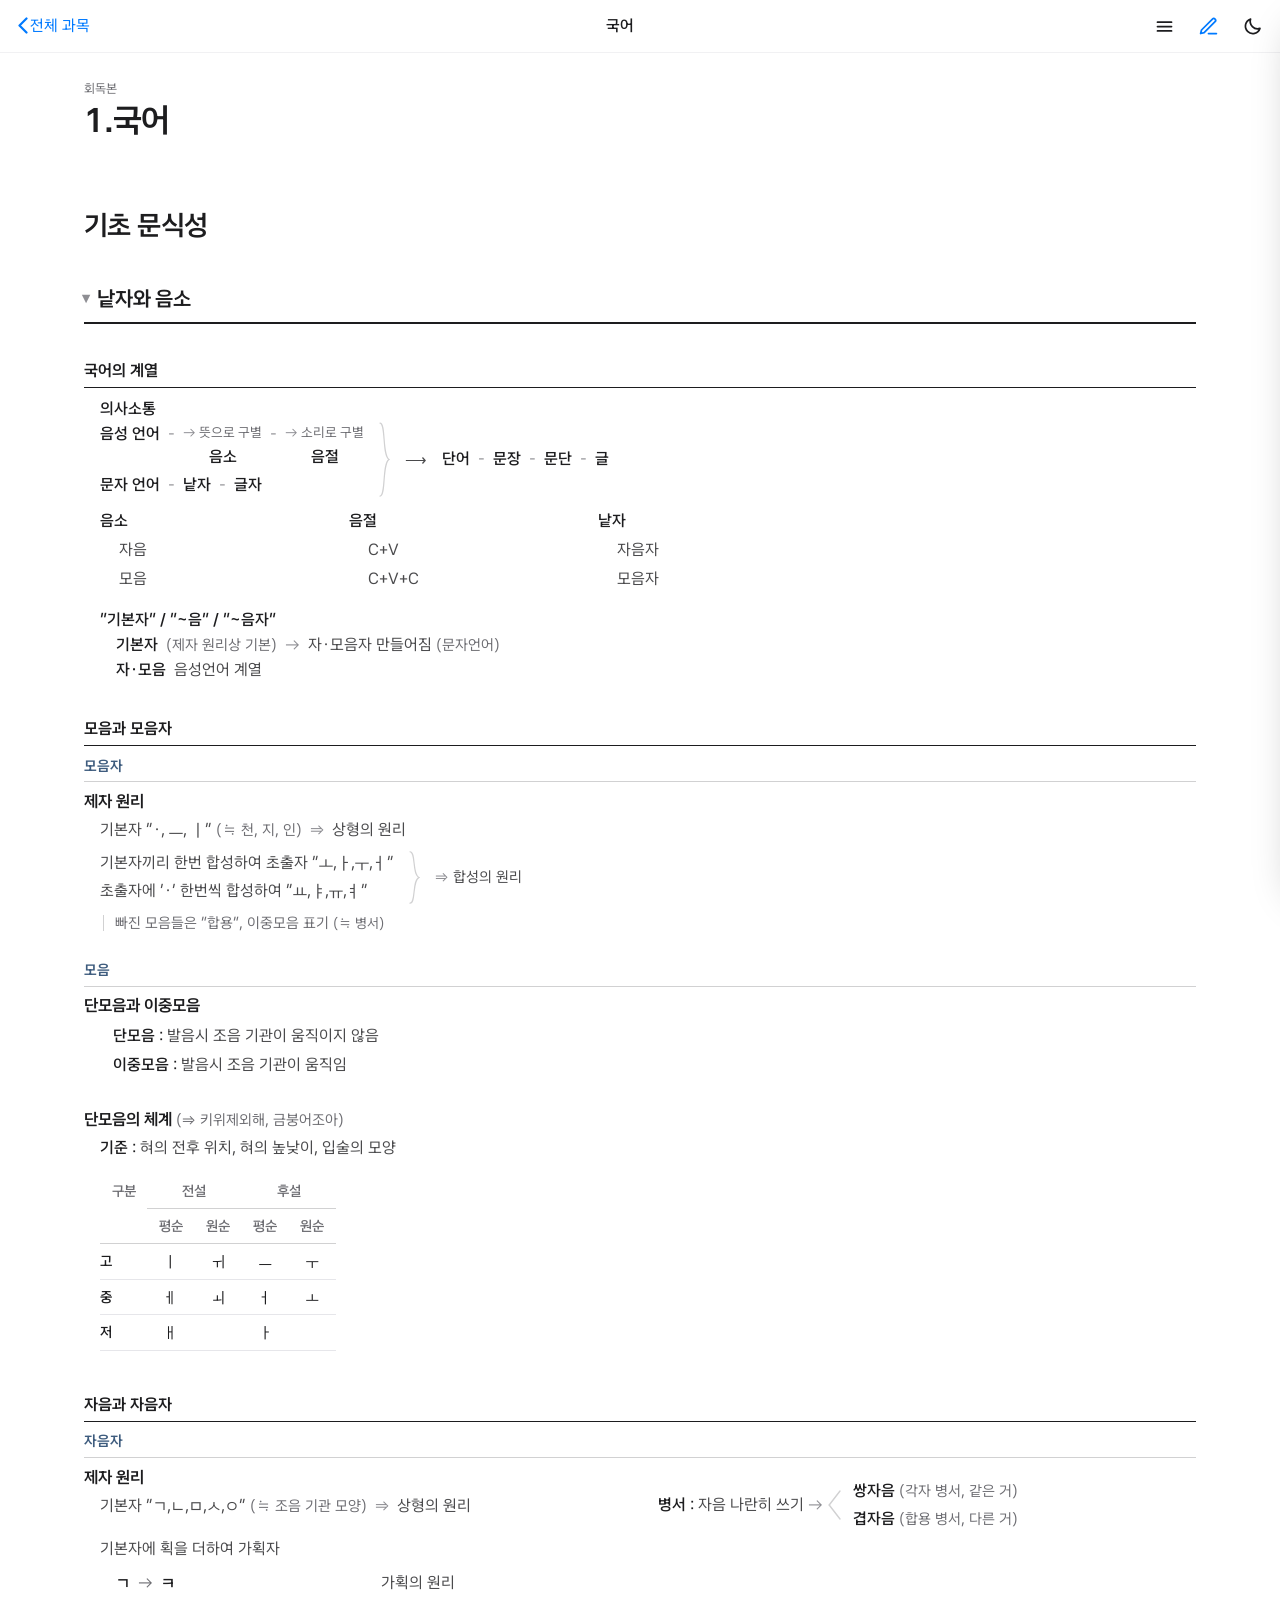
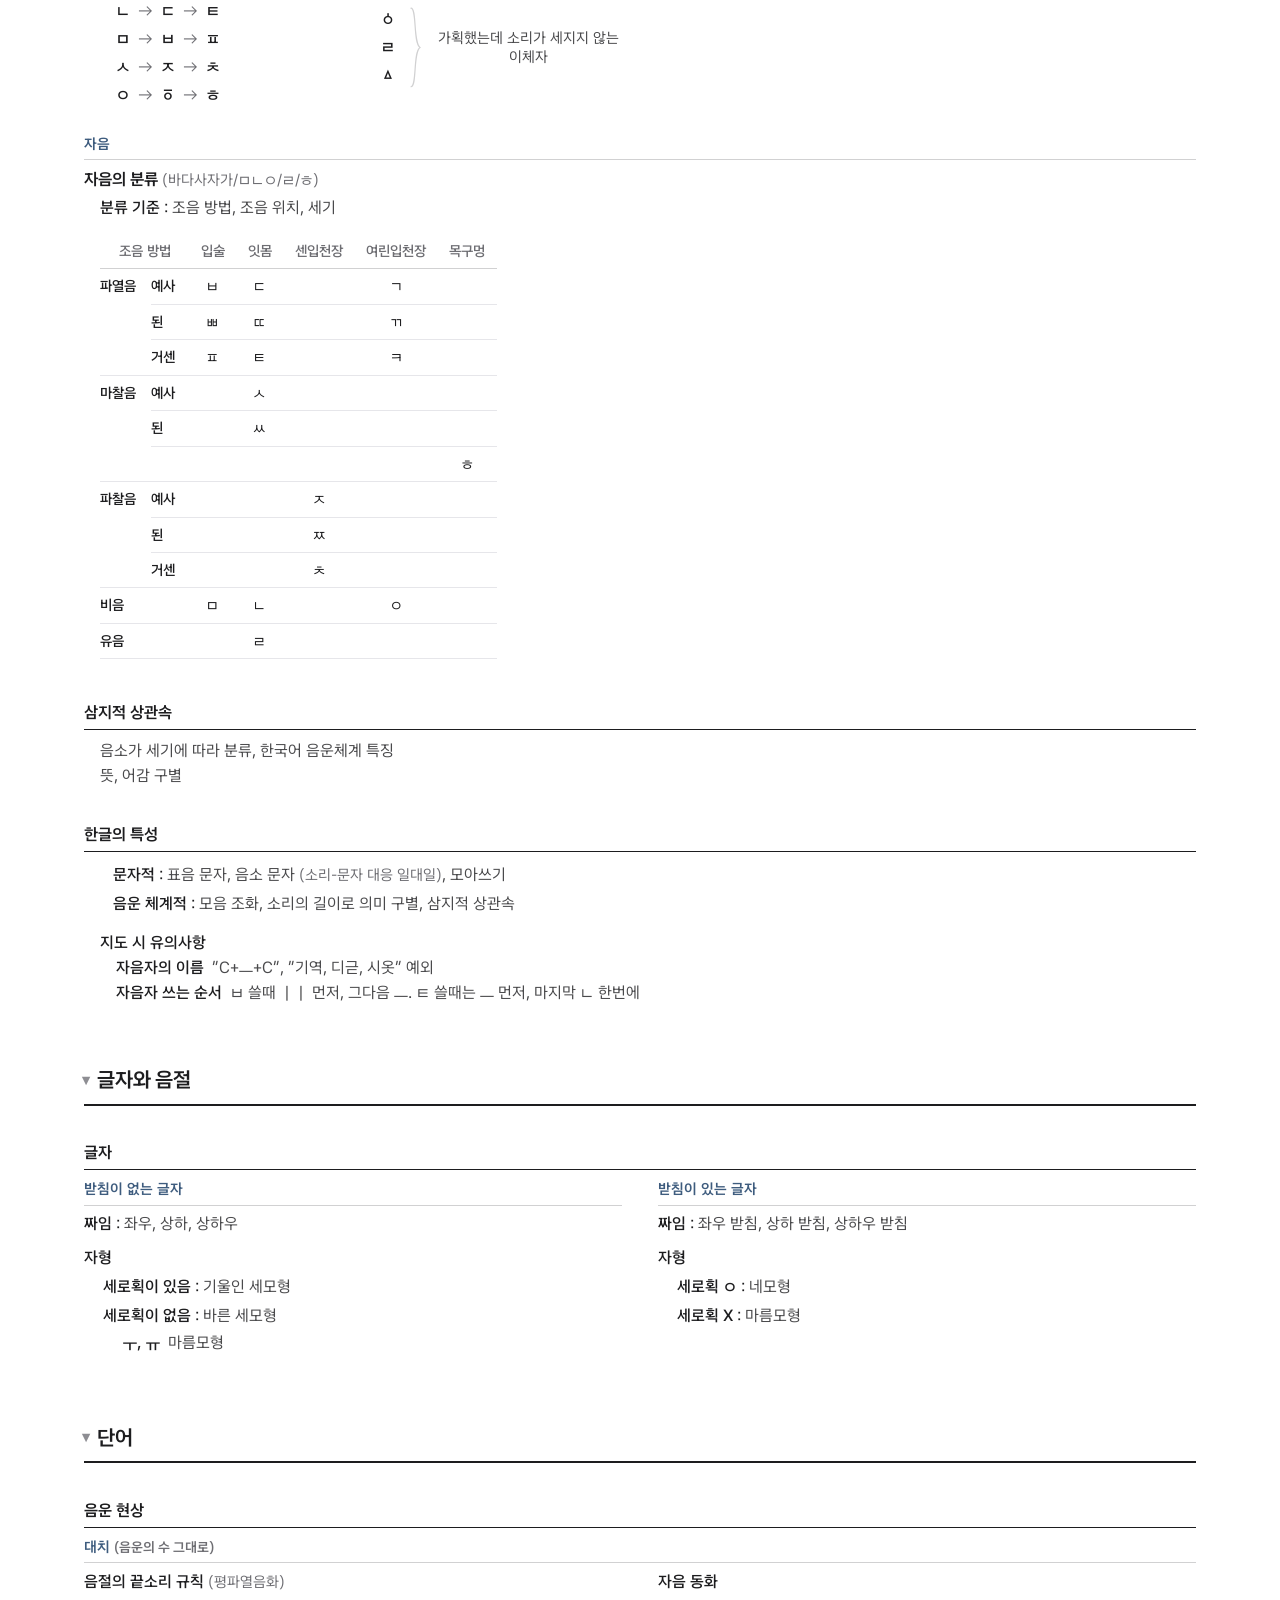
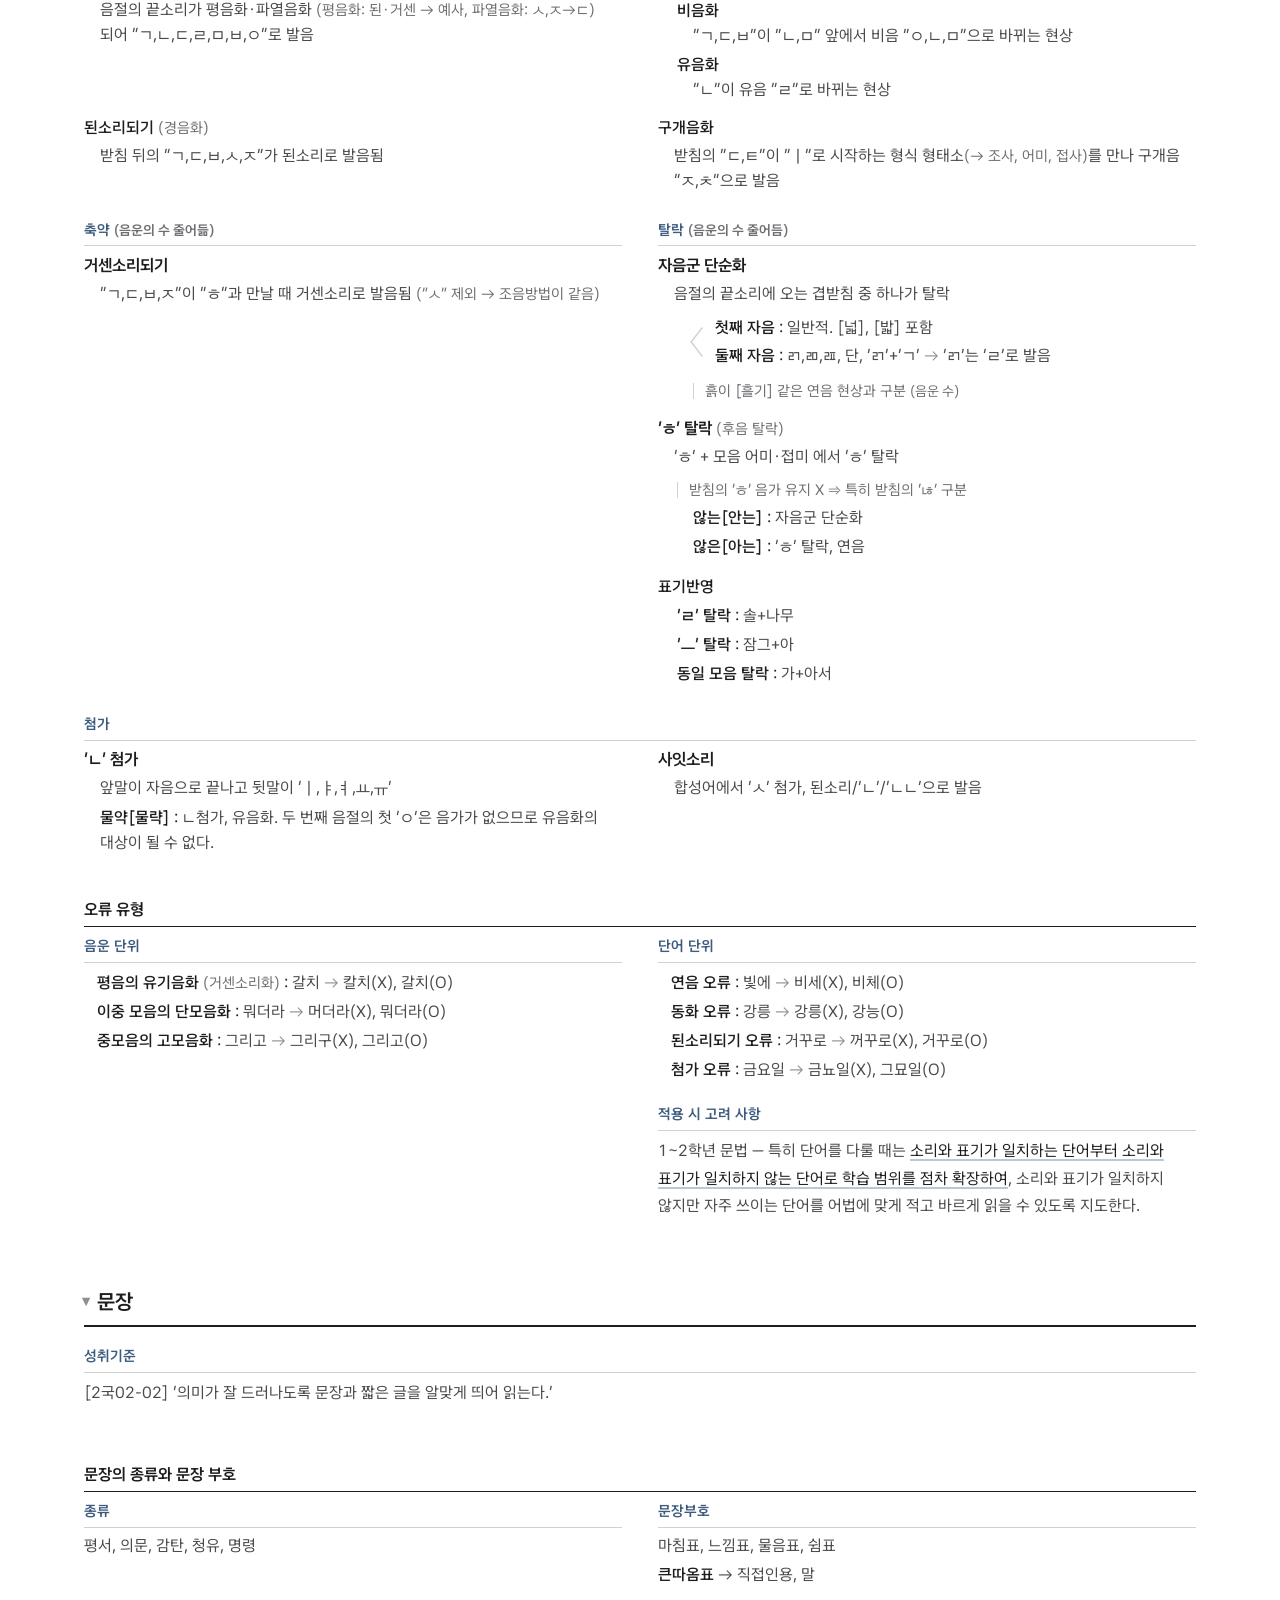
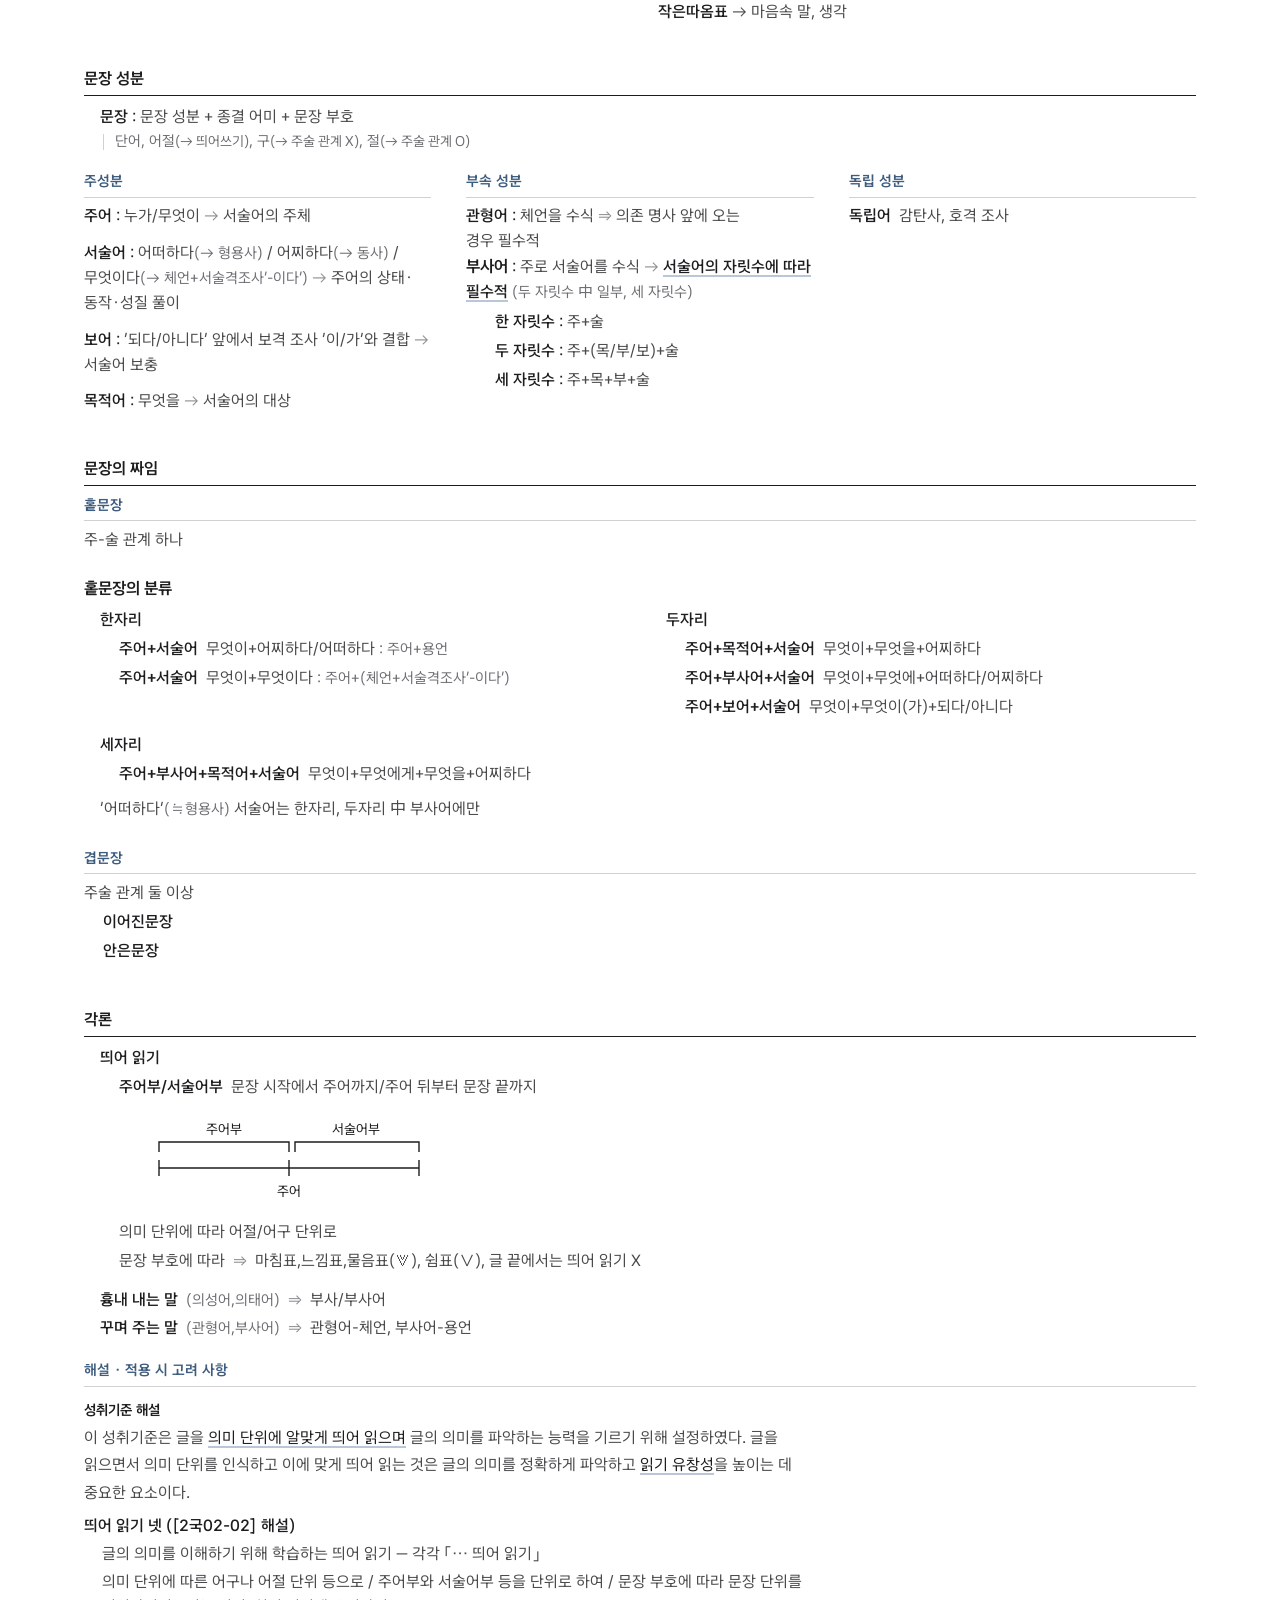
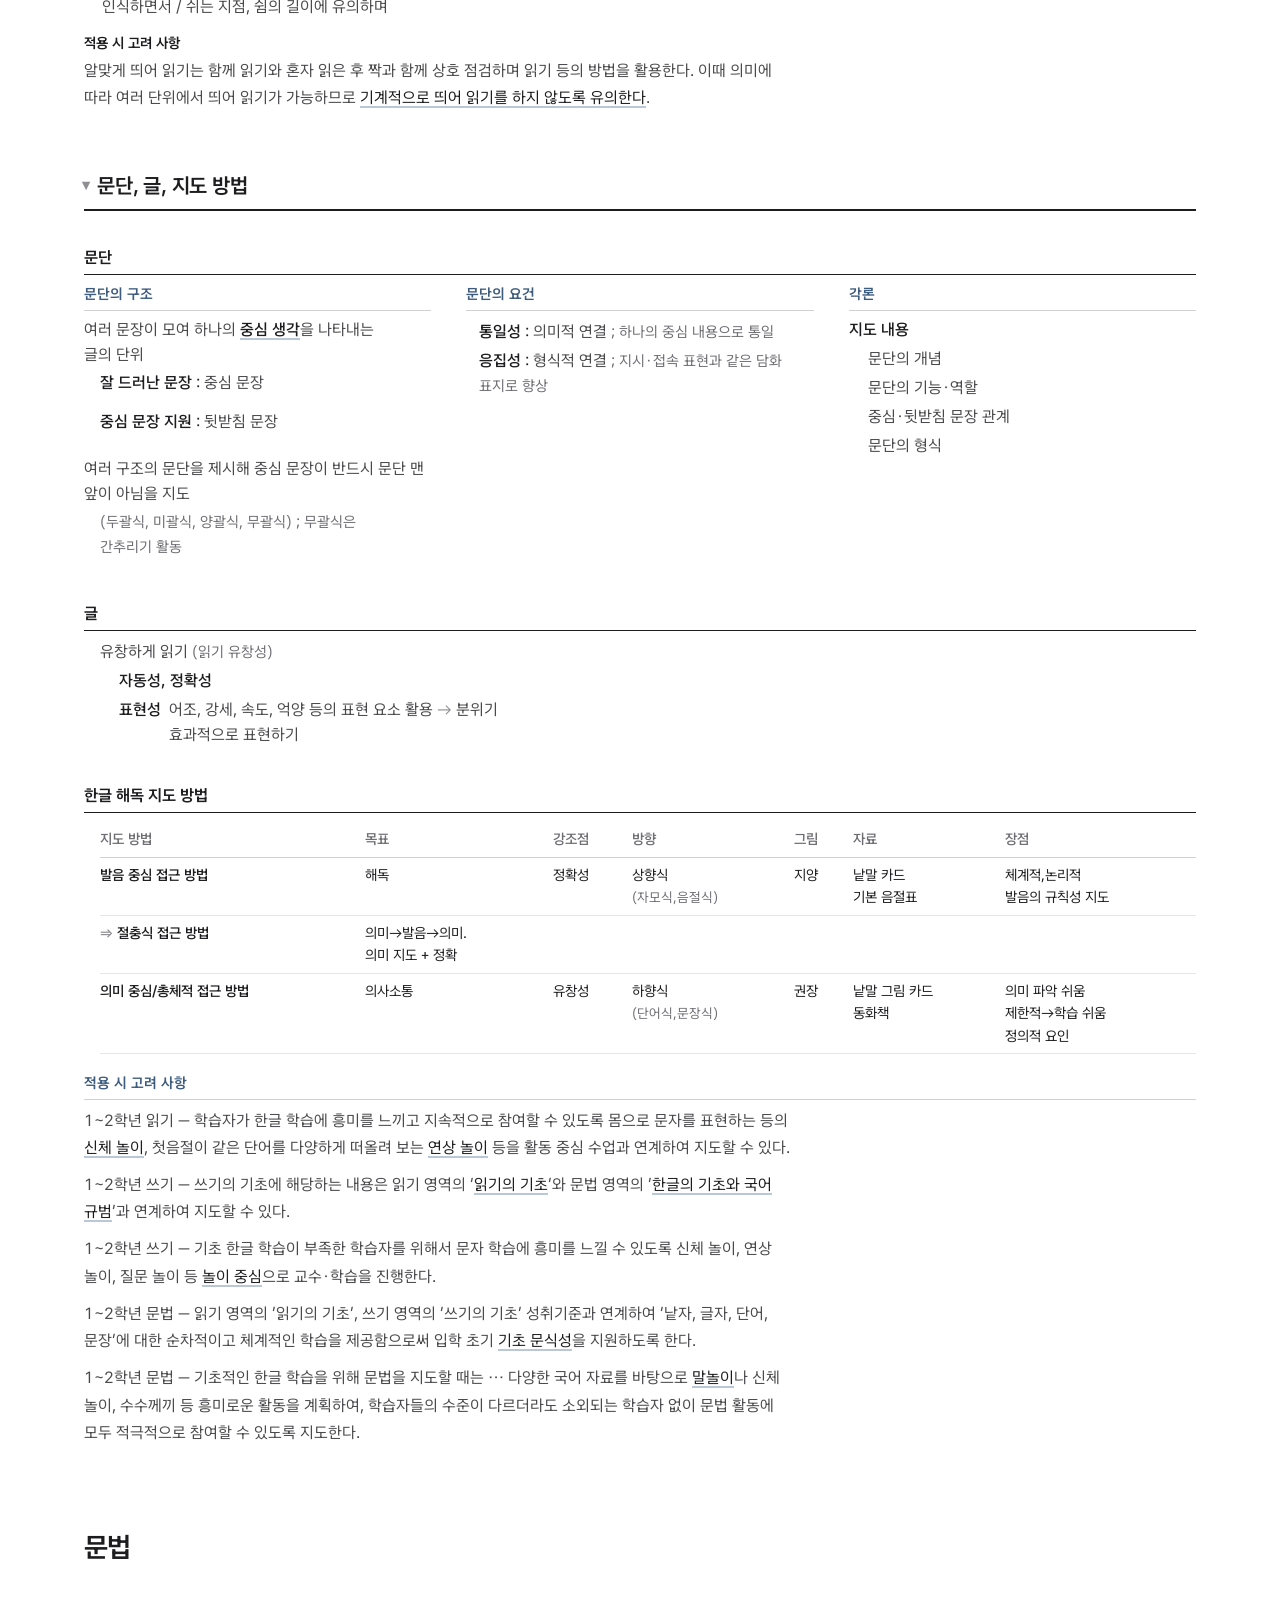
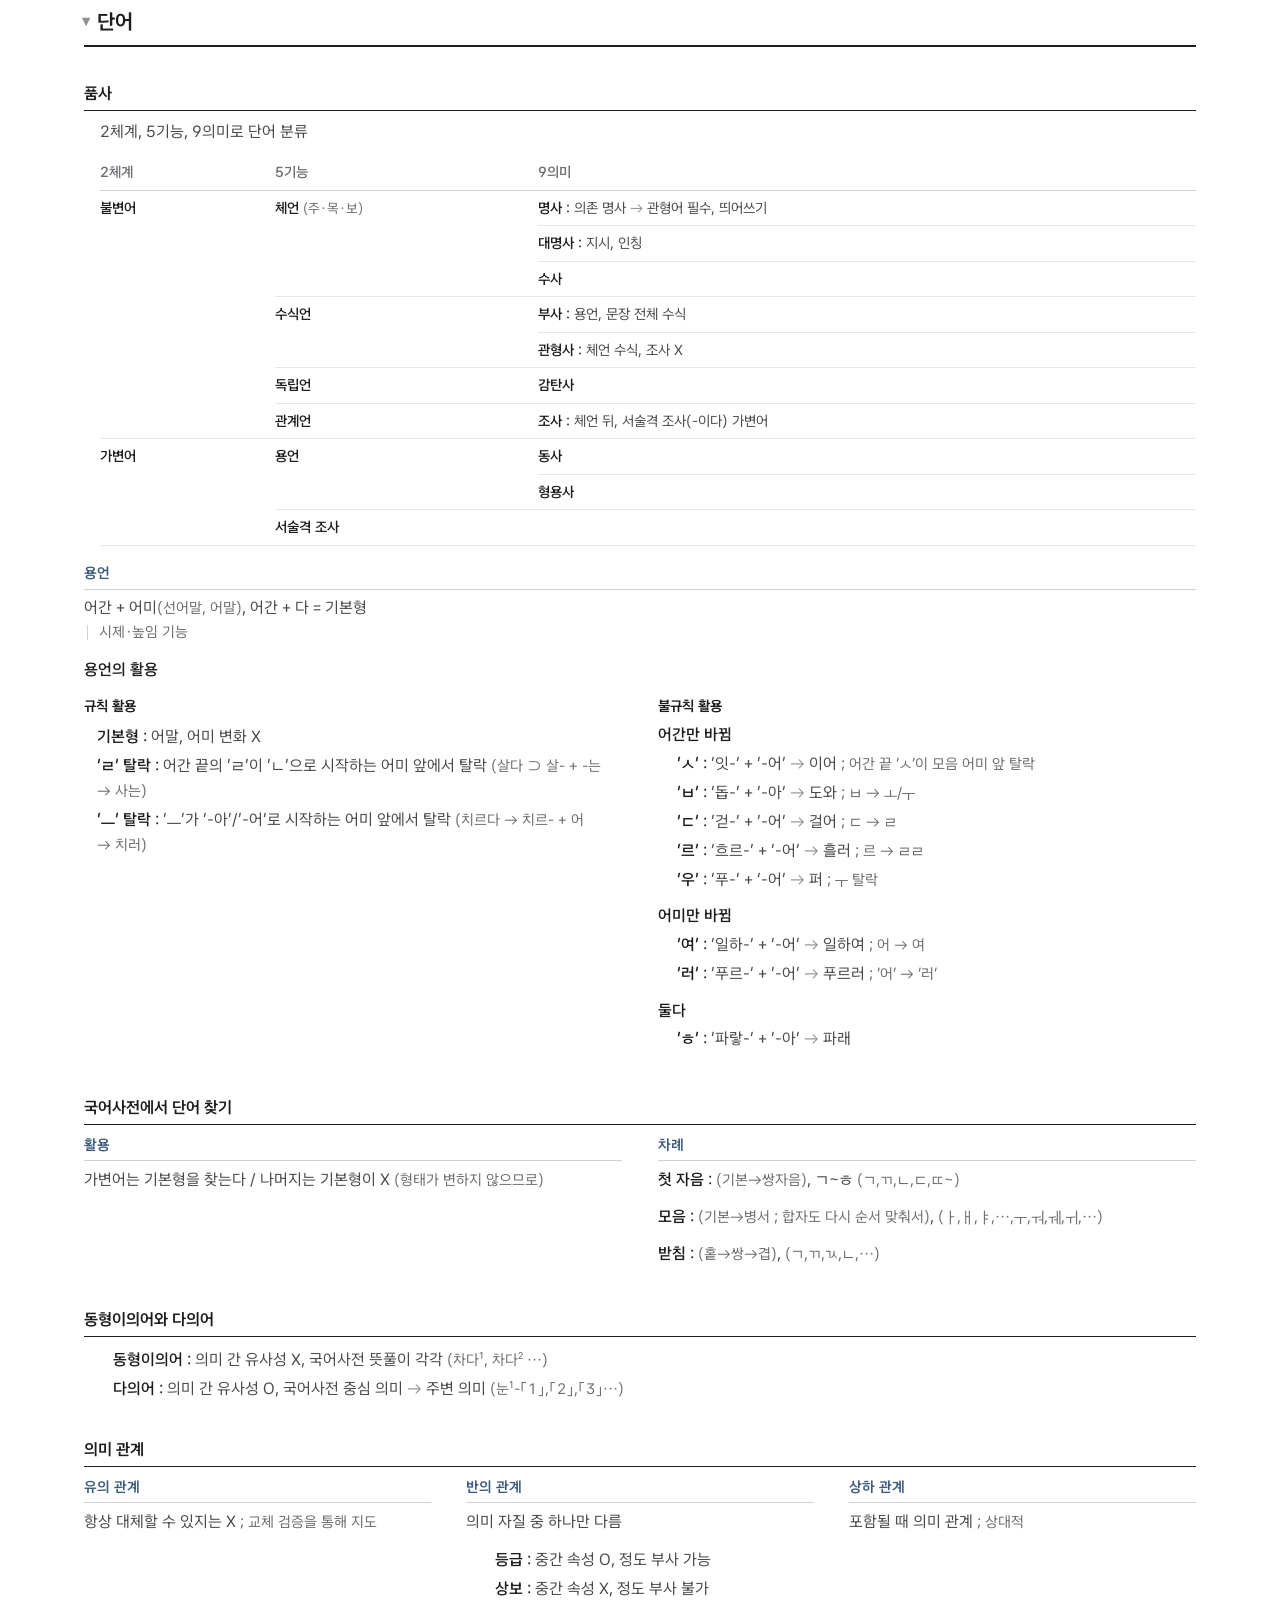
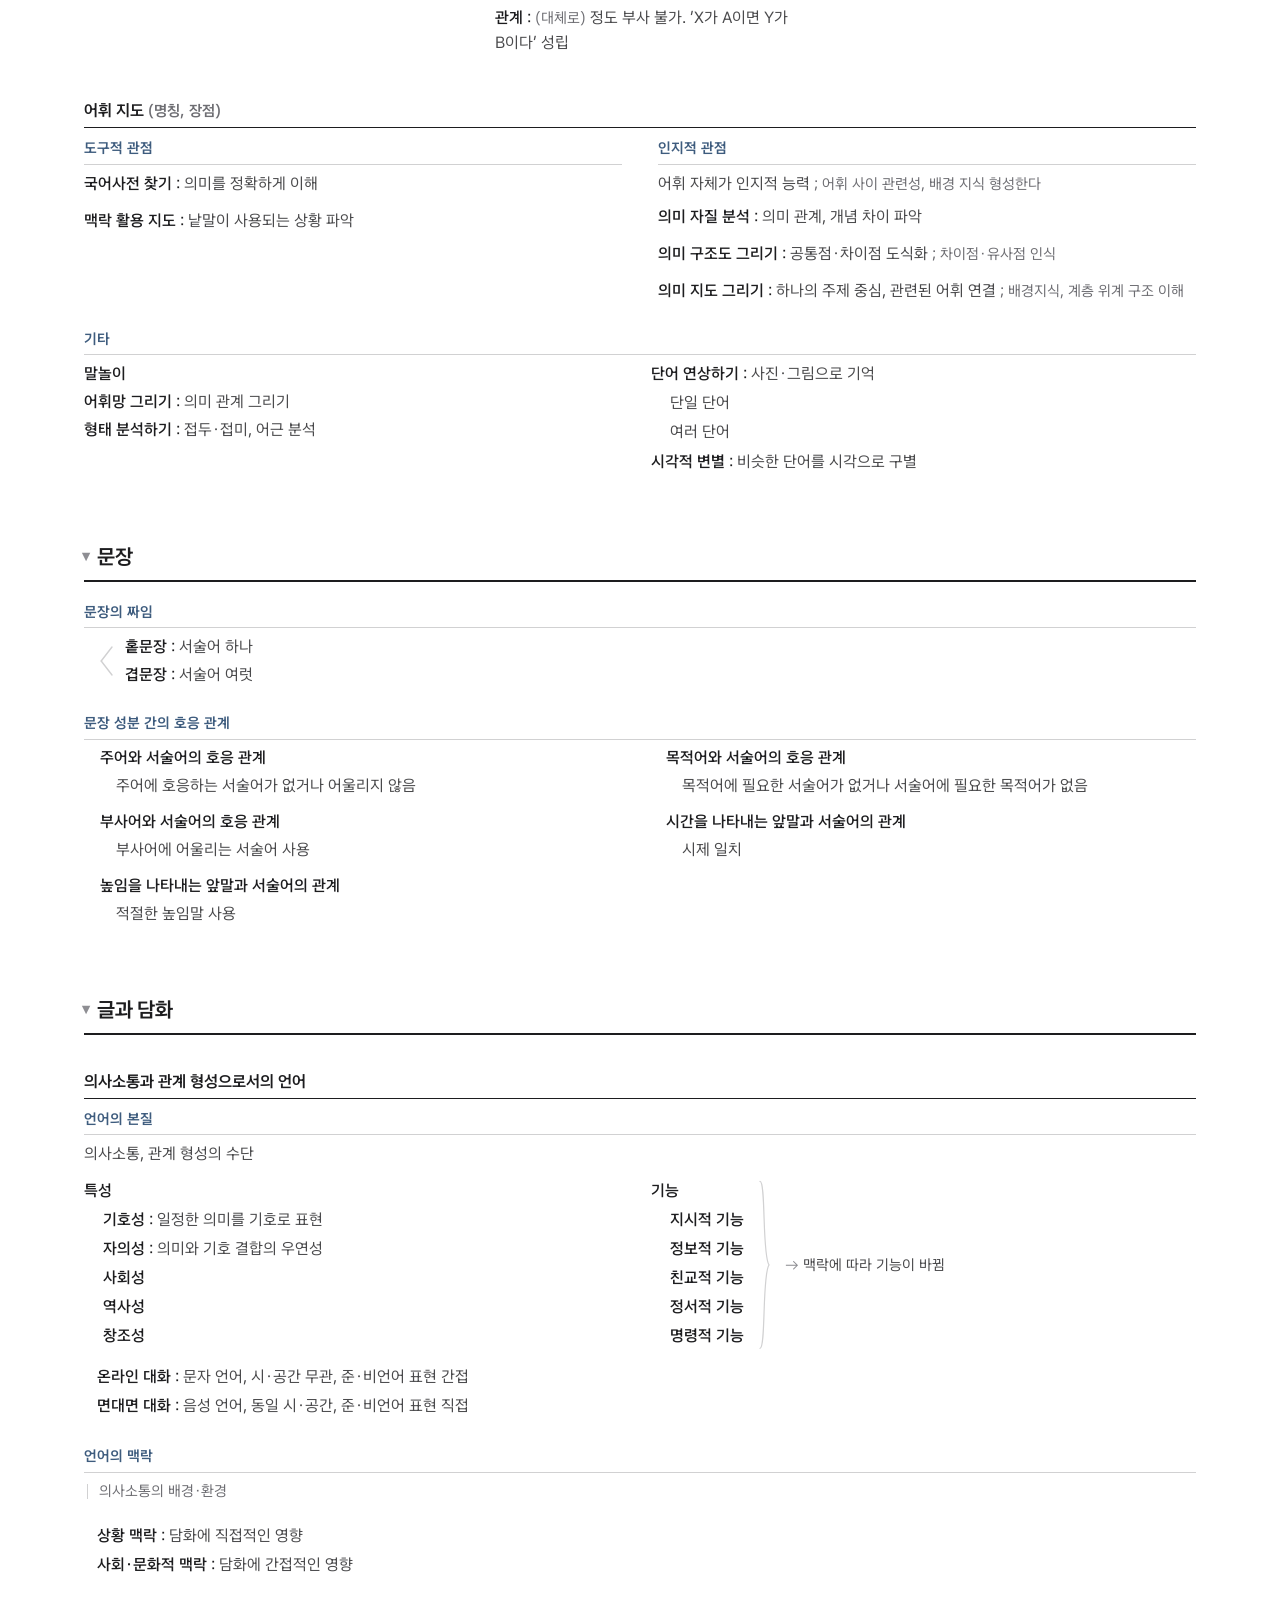
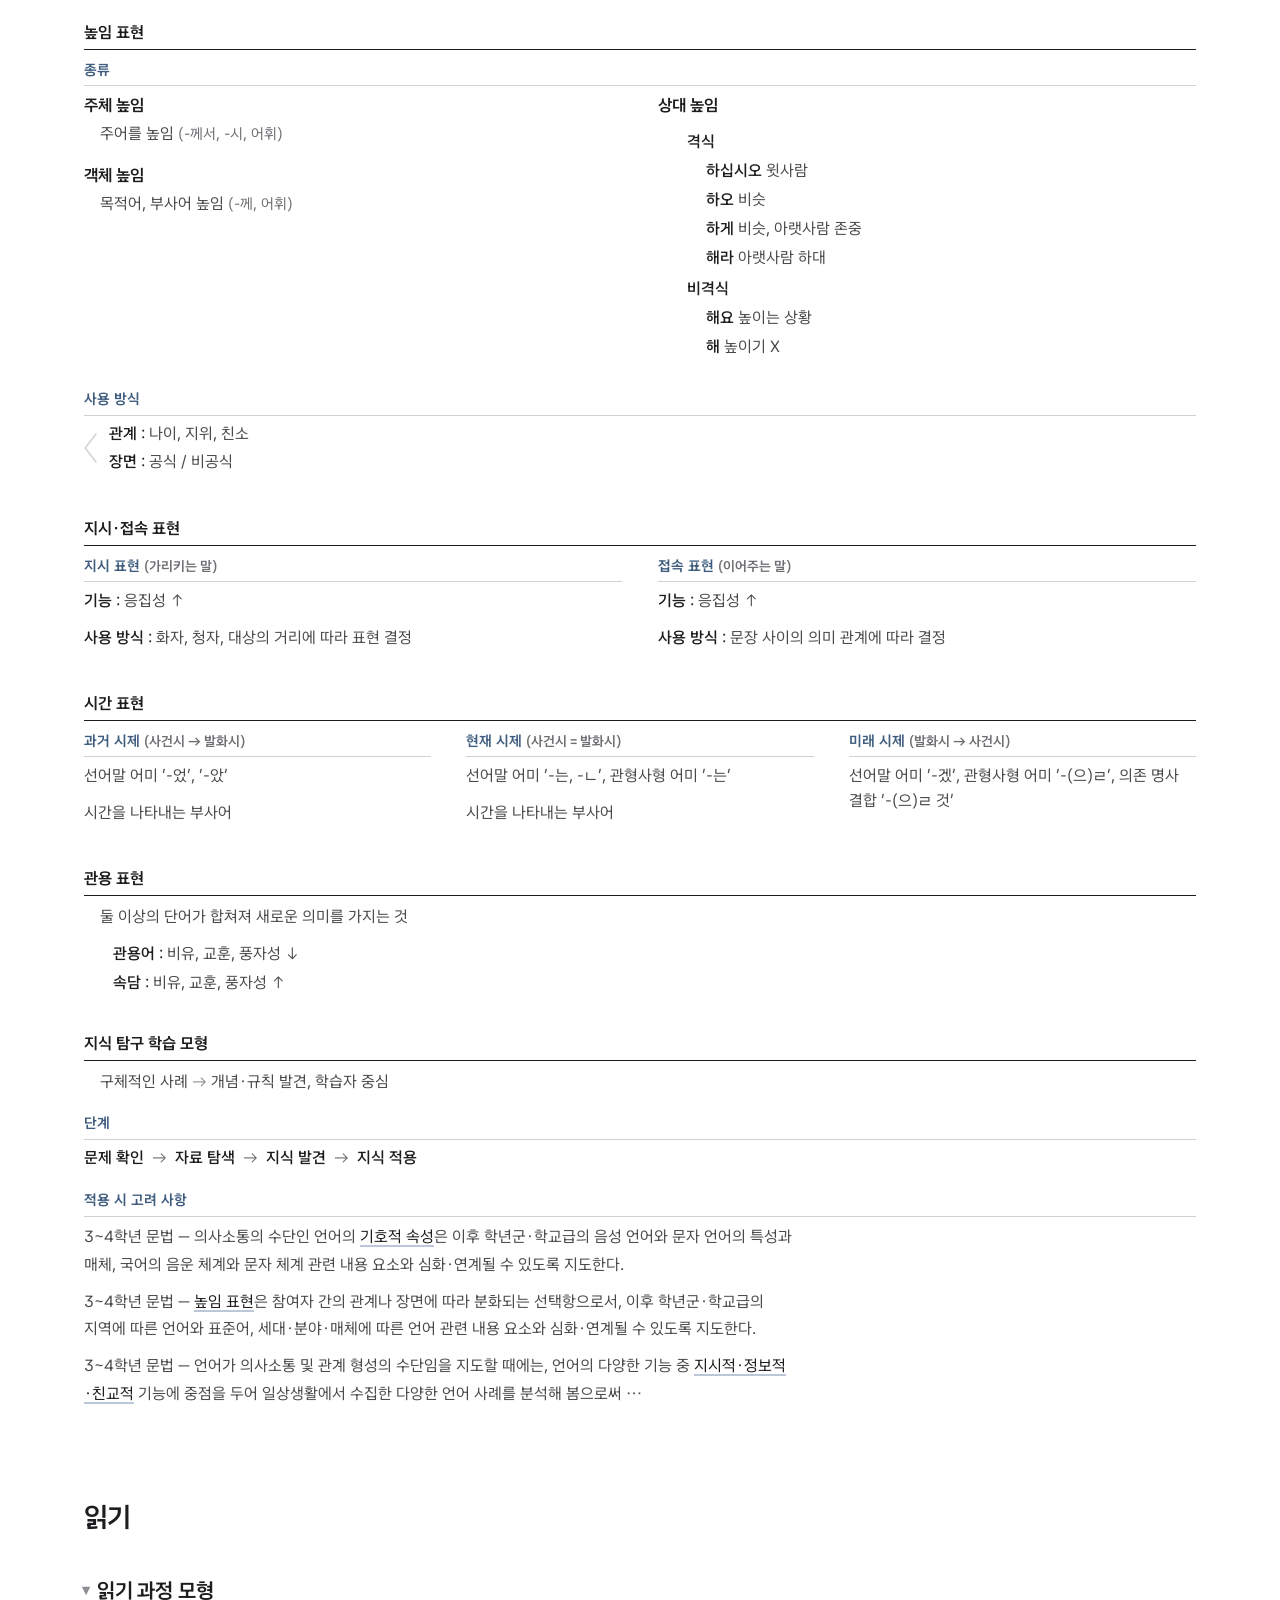
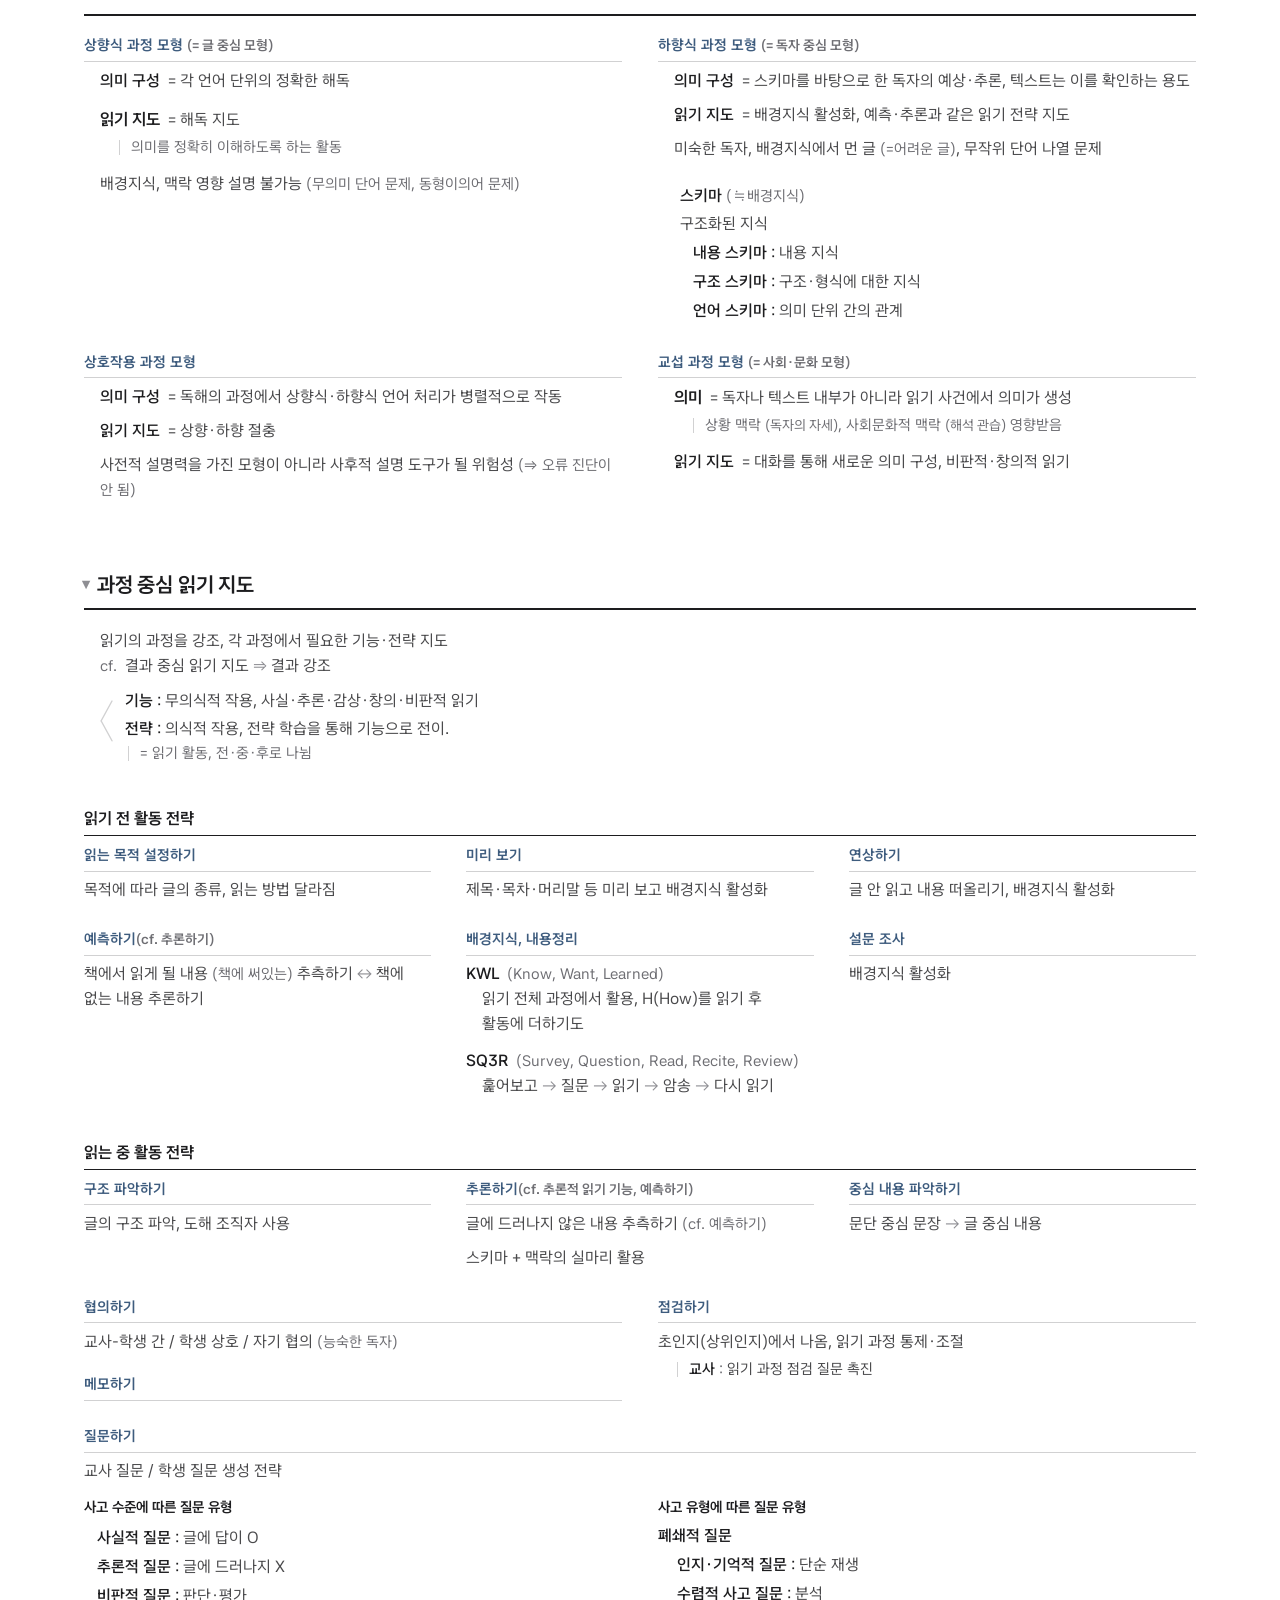
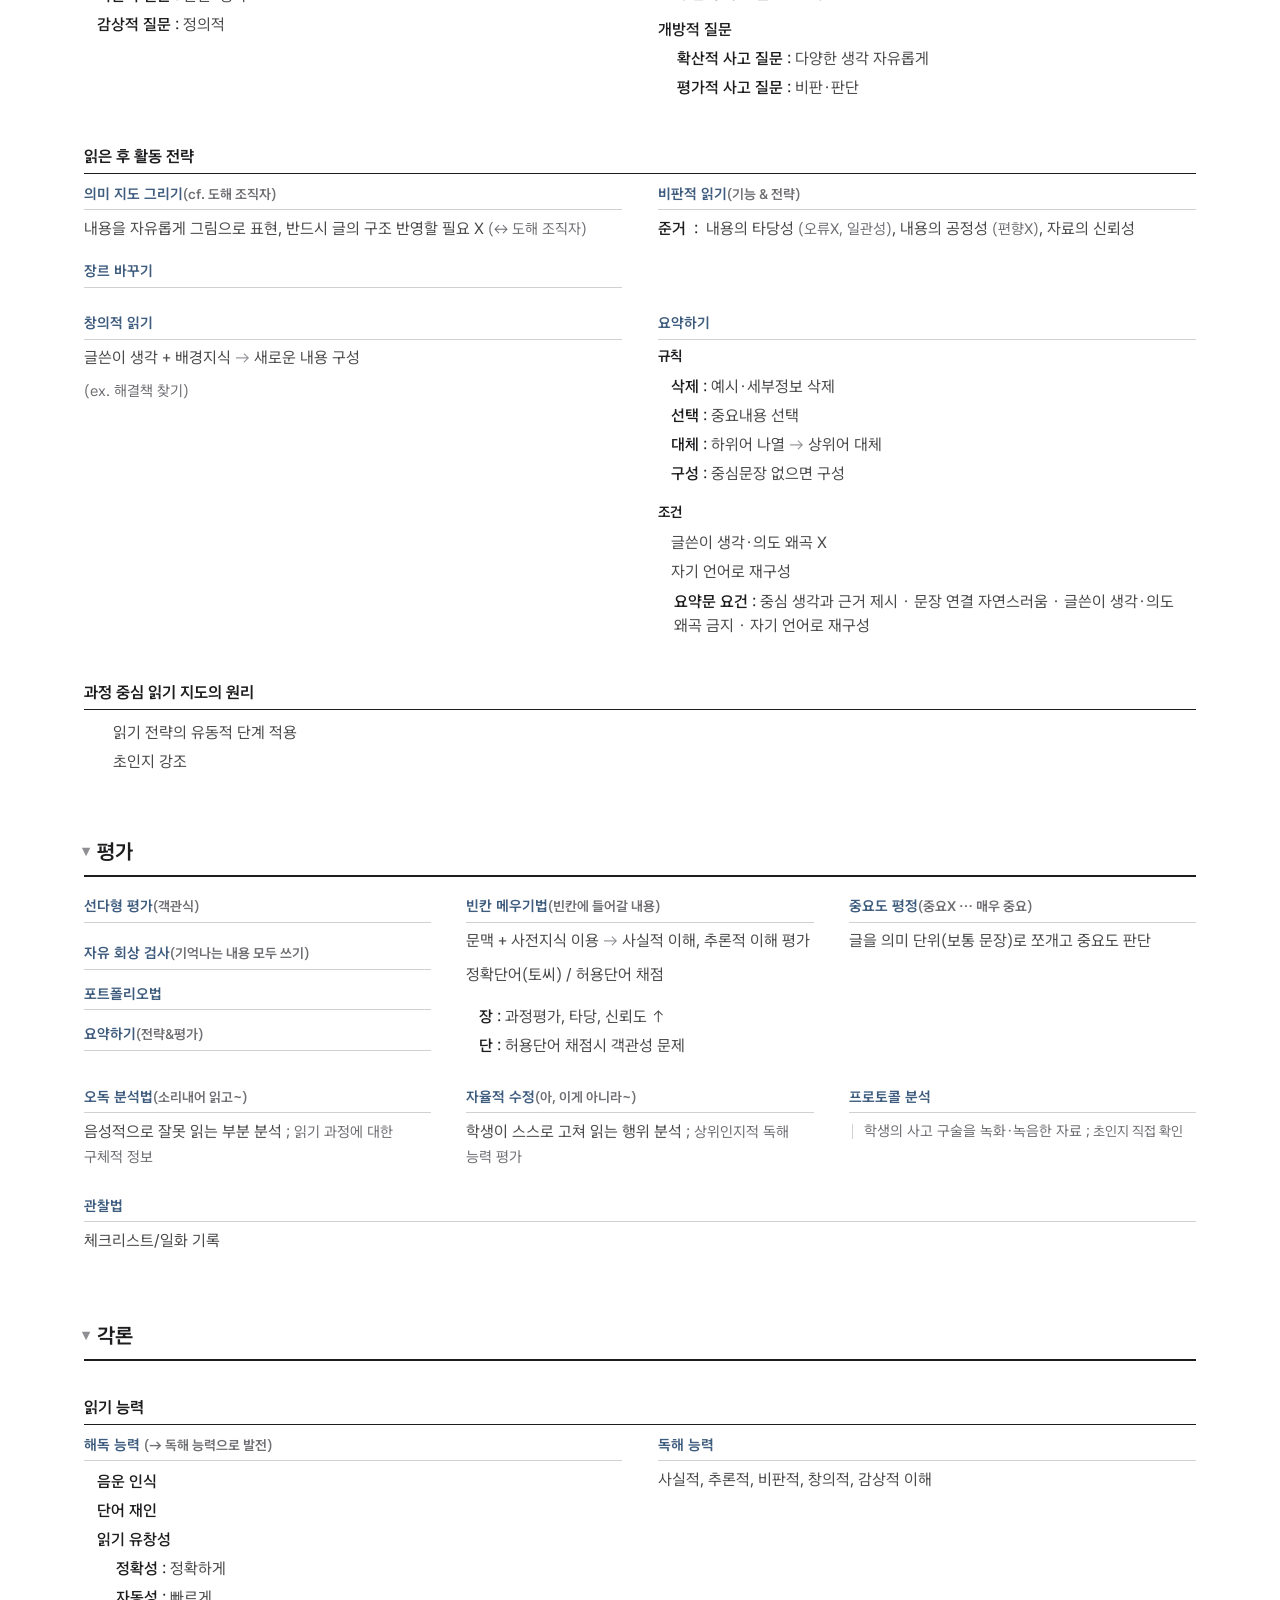
==== commit 478eeedc: "회독본 배포본 갱신" ====
--- a/1.국어.html
+++ b/1.국어.html
@@ -367,6 +367,9 @@
 <section class="pg" id="p06">
 <h2 id="기초_문식성_-_문장"><a id="문장"></a>문장</h2>
 
+<h4 id="성취_띄어_읽기">성취기준</h4>
+<div class="prose" style="margin-bottom:.9em"><p class="std">[2국02-02] ‘의미가 잘 드러나도록 문장과 짧은 글을 알맞게 띄어 읽는다.’</p></div>
+
 <h3 id="1._문장의_종류와_문장_부호"><a id="문장의_종류와_문장_부호"></a><span class="num">1.</span> 문장의 종류와 문장 부호</h3>
 
 <h4 id="1)_종류"><a id="종류"></a><span class="num">1)</span> 종류</h4>
@@ -465,8 +468,6 @@
 </div>
 </div>
 
-<h4 id="성취_띄어_읽기">성취기준</h4>
-<div class="prose" style="margin-bottom:.9em"><p class="std">[2국02-02] ‘의미가 잘 드러나도록 문장과 짧은 글을 알맞게 띄어 읽는다.’</p></div>
 <h3 id="5._각론"><a id="각론"></a><span class="num">5.</span> 각론</h3>
 
 <div class="ind">
@@ -3457,13 +3458,14 @@
 </div>
 </section>
 <section class="pg" id="p905">
+
 <h2 id="2022_개정_교육과정_-_교수·학습_및_평가"><a id="교수·학습_및_평가"></a>교수·학습 및 평가</h2>
 <h3 id="교수·학습_방법__2">교수·학습 방법</h3>
 
 <div class="ind">
 <h4 id="듣기·말하기_영역__3">듣기·말하기 영역</h4>
 <div class="ind2">
-<div class="row"><span class="term" id="실제적_수행법">실제적 수행법</span></div>
+<div class="row"><span class="term" id="실제적_수행법_교육과정">실제적 수행법</span></div>
 <div class="stack"><div class="desc">실제나 그와 유사한 교실 환경에서 / 수용 가능한 화제에 대하여 / 담화 종류·역할·목적에 맞게 / 실제로 의사소통</div></div>
 </div>
 <h4 id="읽기_영역__3">읽기 영역</h4>
@@ -3512,6 +3514,6 @@
 </div>
 </section><p class="foot"><a href="index.html">목록</a> · <a href="2.수학.html">2.수학 →</a></p></main>
 </div>
-<script>window.PAN_LAYOUT={"3":{"sect":[[7,"repeat(6, minmax(0px, 1fr))"],[426,"repeat(6, minmax(0px, 1fr))"],[480,"repeat(6, minmax(0px, 1fr))"],[704,"repeat(6, minmax(0px, 1fr))"],[968,"repeat(6, minmax(0px, 1fr))"],[1120,"repeat(6, minmax(0px, 1fr))"],[1453,"repeat(6, minmax(0px, 1fr))"],[1517,"repeat(6, minmax(0px, 1fr))"],[1807,"repeat(6, minmax(0px, 1fr))"],[1922,"repeat(6, minmax(0px, 1fr))"],[2233,"repeat(6, minmax(0px, 1fr))"],[2331,"repeat(6, minmax(0px, 1fr))"],[2498,"repeat(6, minmax(0px, 1fr))"],[2918,"repeat(6, minmax(0px, 1fr))"],[2939,"repeat(6, minmax(0px, 1fr))"],[2993,"repeat(6, minmax(0px, 1fr))"],[3207,"repeat(6, minmax(0px, 1fr))"],[3447,"repeat(6, minmax(0px, 1fr))"],[3542,"repeat(6, minmax(0px, 1fr))"],[3705,"repeat(6, minmax(0px, 1fr))"],[3847,"repeat(6, minmax(0px, 1fr))"],[3929,"repeat(6, minmax(0px, 1fr))"],[3945,"repeat(6, minmax(0px, 1fr))"],[3969,"repeat(6, minmax(0px, 1fr))"],[3990,"repeat(6, minmax(0px, 1fr))"],[4081,"repeat(6, minmax(0px, 1fr))"],[4163,"repeat(6, minmax(0px, 1fr))"],[4290,"repeat(6, minmax(0px, 1fr))"],[4458,"repeat(6, minmax(0px, 1fr))"],[4601,"repeat(6, minmax(0px, 1fr))"],[4665,"repeat(6, minmax(0px, 1fr))"],[4856,"repeat(6, minmax(0px, 1fr))"],[4938,"repeat(6, minmax(0px, 1fr))"],[5223,"repeat(6, minmax(0px, 1fr))"],[5621,"repeat(6, minmax(0px, 1fr))"],[5729,"repeat(6, minmax(0px, 1fr))"],[5760,"repeat(6, minmax(0px, 1fr))"],[5851,"repeat(6, minmax(0px, 1fr))"],[5882,"repeat(6, minmax(0px, 1fr))"],[6052,"repeat(6, minmax(0px, 1fr))"],[6066,"repeat(6, minmax(0px, 1fr))"],[6091,"repeat(6, minmax(0px, 1fr))"],[6350,"repeat(6, minmax(0px, 1fr))"],[6542,"repeat(6, minmax(0px, 1fr))"]],"span":[[105,"1 / -1"],[200,"1 / -1"],[432,"span 3"],[457,"span 3"],[486,"1 / -1"],[538,"span 3"],[555,"span 3"],[624,"1 / -1"],[653,"span 3"],[673,"span 3"],[710,"span 3"],[719,"span 3"],[749,"span 2"],[780,"span 2"],[809,"span 2"],[823,"1 / -1"],[883,"1 / -1"],[974,"span 2"],[1004,"span 2"],[1019,"span 2"],[1192,"1 / -1"],[1281,"span 3"],[1291,"span 3"],[1336,"span 2"],[1346,"span 2"],[1368,"span 2"],[1384,"span 3"],[1399,"span 3"],[1424,"1 / -1"],[1455,"1 / -1"],[1473,"1 / -1"],[1523,"1 / -1"],[1577,"1 / -1"],[1597,"1 / -1"],[1659,"1 / -1"],[1683,"span 3"],[1700,"span 3"],[1721,"span 2"],[1734,"span 2"],[1747,"span 2"],[1809,"span 3"],[1834,"span 3"],[1876,"span 3"],[1897,"span 3"],[1953,"span 2"],[1962,"span 2"],[1971,"span 2"],[1980,"span 2"],[1993,"span 2"],[2022,"span 2"],[2035,"span 2"],[2044,"span 2"],[2059,"span 2"],[2069,"span 3"],[2082,"span 3"],[2096,"1 / -1"],[2149,"span 3"],[2164,"span 3"],[2179,"span 3"],[2192,"span 3"],[2235,"span 2"],[2254,"span 2"],[2277,"span 2"],[2288,"span 2"],[2300,"span 2"],[2312,"span 2"],[2320,"1 / -1"],[2337,"span 3"],[2363,"span 3"],[2377,"span 2"],[2390,"span 2"],[2422,"span 2"],[2434,"span 2"],[2448,"span 2"],[2486,"span 2"],[2503,"span 3"],[2539,"span 3"],[2591,"1 / -1"],[2710,"span 2"],[2719,"span 2"],[2747,"span 2"],[2883,"1 / -1"],[2941,"span 3"],[2970,"span 3"],[2999,"span 3"],[3016,"span 3"],[3042,"span 3"],[3057,"span 3"],[3090,"span 3"],[3105,"span 3"],[3140,"span 3"],[3154,"span 3"],[3182,"1 / -1"],[3256,"span 3"],[3276,"span 3"],[3302,"span 3"],[3313,"span 3"],[3353,"span 2"],[3381,"span 2"],[3404,"span 2"],[3453,"span 2"],[3464,"span 2"],[3475,"span 2"],[3492,"span 2"],[3501,"span 2"],[3509,"span 2"],[3515,"span 3"],[3522,"span 3"],[3548,"span 2"],[3582,"span 2"],[3611,"span 2"],[3634,"1 / -1"],[3711,"span 3"],[3726,"span 3"],[3757,"1 / -1"],[3860,"span 3"],[3876,"span 3"],[3885,"span 3"],[3904,"span 3"],[3931,"1 / -1"],[3947,"span 3"],[3957,"span 3"],[3971,"1 / -1"],[3996,"span 3"],[4013,"span 3"],[4035,"span 3"],[4056,"span 3"],[4087,"1 / -1"],[4134,"1 / -1"],[4184,"1 / -1"],[4305,"1 / -1"],[4352,"1 / -1"],[4474,"span 2"],[4502,"span 2"],[4509,"span 2"],[4524,"1 / -1"],[4568,"1 / -1"],[4610,"span 3"],[4639,"span 3"],[4676,"span 2"],[4687,"span 2"],[4705,"span 2"],[4712,"span 4"],[4747,"span 2"],[4758,"1 / -1"],[4779,"span 3"],[4804,"span 3"],[4861,"span 3"],[4870,"span 3"],[4951,"span 3"],[4982,"span 3"],[5049,"1 / -1"],[5107,"1 / -1"],[5234,"span 3"],[5246,"span 3"],[5293,"span 3"],[5318,"span 3"],[5413,"span 3"],[5438,"span 3"],[5462,"span 3"],[5497,"span 3"],[5524,"1 / -1"],[5560,"span 3"],[5571,"span 3"],[5600,"span 3"],[5609,"span 3"],[5735,"span 2"],[5742,"span 2"],[5750,"span 2"],[5766,"span 2"],[5780,"span 2"],[5811,"span 2"],[5826,"1 / -1"],[5857,"span 2"],[5864,"span 2"],[5872,"span 2"],[5897,"1 / -1"],[5926,"span 2"],[5943,"span 2"],[5974,"span 2"],[5987,"span 3"],[6010,"span 3"],[6068,"1 / -1"],[6096,"span 2"],[6107,"span 2"],[6124,"span 2"],[6139,"span 2"],[6149,"span 2"],[6161,"span 2"],[6176,"span 2"],[6186,"span 2"],[6202,"span 2"],[6217,"span 2"],[6228,"span 2"],[6238,"span 2"],[6253,"span 2"],[6263,"span 2"],[6292,"span 2"],[6307,"span 2"],[6317,"span 2"],[6336,"span 2"]],"cls":{"rowg":[833,3763],"flat":[],"flowing":[],"tcells":[],"lead1":[3639,4152,6074],"treewide":[],"gfull":[]},"sets":[{"p":205,"c":"colset","m":"2","items":[206,267],"cols":[[206],[267]]},{"p":493,"c":"colset gridset","m":"2","items":[494,503,522,530],"cols":null},{"p":629,"c":"colset","m":"2","items":[630,642],"cols":[[630],[642]]},{"p":837,"c":"colset gridset","m":"2","items":[838,853,870],"cols":null},{"p":1203,"c":"colset","m":"2","items":[1204,1220],"cols":[[1204],[1220]]},{"p":1478,"c":"colset gridset","m":"2","items":[1479,1486,1493,1500,1507],"cols":null},{"p":1602,"c":"colset","m":"2","items":[1603,1612,1621],"cols":[[1603,1612],[1621]]},{"p":2105,"c":"colset","m":"2","items":[2106,2121],"cols":[[2106],[2121]]},{"p":2596,"c":"colset","m":"2","items":[2597,2668],"cols":[[2597],[2668]]},{"p":2800,"c":"colset","m":"2","items":[2801,2822,2830,2841],"cols":[[2801,2822,2830],[2841]]},{"p":3638,"c":"colset gridset","m":"2","items":[3639,3654,3670],"cols":null},{"p":3768,"c":"colset","m":"2","items":[3769,3774,3779,3808,3821,3825],"cols":[[3769,3774,3779],[3808,3821,3825]]},{"p":4151,"c":"colset gridset","m":"2","items":[4152,4154,4156,4158],"cols":null},{"p":4213,"c":"colset gridset","m":"2","items":[4214,4223,4260],"cols":null},{"p":4311,"c":"colset gridset","m":"2","items":[4312,4329,4334],"cols":null},{"p":4358,"c":"colset gridset","m":"2","items":[4359,4376,4383],"cols":null},{"p":4408,"c":"colset gridset","m":"2","items":[4409,4430,4437],"cols":null},{"p":4574,"c":"colset gridset","m":"2","items":[4575,4579,4583],"cols":null},{"p":5061,"c":"colset","m":"2","items":[5062,5093],"cols":[[5062],[5093]]},{"p":6073,"c":"colset gridset","m":"2","items":[6074,6076,6078,6080,6082,6084,6086],"cols":null}],"flows":[]},"2":{"sect":[[7,"repeat(4, minmax(0px, 1fr))"],[426,"repeat(4, minmax(0px, 1fr))"],[480,"repeat(4, minmax(0px, 1fr))"],[704,"repeat(4, minmax(0px, 1fr))"],[968,"repeat(4, minmax(0px, 1fr))"],[1120,"repeat(4, minmax(0px, 1fr))"],[1453,"repeat(4, minmax(0px, 1fr))"],[1517,"repeat(4, minmax(0px, 1fr))"],[1807,"repeat(4, minmax(0px, 1fr))"],[1922,"repeat(4, minmax(0px, 1fr))"],[2233,"repeat(4, minmax(0px, 1fr))"],[2331,"repeat(4, minmax(0px, 1fr))"],[2498,"repeat(4, minmax(0px, 1fr))"],[2918,"repeat(4, minmax(0px, 1fr))"],[2939,"repeat(4, minmax(0px, 1fr))"],[2993,"repeat(4, minmax(0px, 1fr))"],[3207,"repeat(4, minmax(0px, 1fr))"],[3447,"repeat(4, minmax(0px, 1fr))"],[3542,"repeat(4, minmax(0px, 1fr))"],[3705,"repeat(4, minmax(0px, 1fr))"],[3847,"repeat(4, minmax(0px, 1fr))"],[3929,"repeat(4, minmax(0px, 1fr))"],[3945,"repeat(4, minmax(0px, 1fr))"],[3969,"repeat(4, minmax(0px, 1fr))"],[3990,"repeat(4, minmax(0px, 1fr))"],[4081,"repeat(4, minmax(0px, 1fr))"],[4163,"repeat(4, minmax(0px, 1fr))"],[4290,"repeat(4, minmax(0px, 1fr))"],[4458,"repeat(4, minmax(0px, 1fr))"],[4601,"repeat(4, minmax(0px, 1fr))"],[4665,"repeat(4, minmax(0px, 1fr))"],[4856,"repeat(4, minmax(0px, 1fr))"],[4938,"repeat(4, minmax(0px, 1fr))"],[5223,"repeat(4, minmax(0px, 1fr))"],[5621,"repeat(4, minmax(0px, 1fr))"],[5729,"repeat(4, minmax(0px, 1fr))"],[5760,"repeat(4, minmax(0px, 1fr))"],[5851,"repeat(4, minmax(0px, 1fr))"],[5882,"repeat(4, minmax(0px, 1fr))"],[6052,"repeat(4, minmax(0px, 1fr))"],[6066,"repeat(4, minmax(0px, 1fr))"],[6091,"repeat(4, minmax(0px, 1fr))"],[6350,"repeat(4, minmax(0px, 1fr))"],[6542,"repeat(4, minmax(0px, 1fr))"]],"span":[[105,"1 / -1"],[200,"1 / -1"],[432,"span 2"],[457,"span 2"],[486,"1 / -1"],[538,"1 / -1"],[555,"1 / -1"],[624,"1 / -1"],[653,"span 2"],[673,"span 2"],[710,"span 2"],[719,"span 2"],[749,"span 2"],[780,"span 2"],[809,"1 / -1"],[823,"1 / -1"],[883,"1 / -1"],[974,"span 2"],[1004,"span 2"],[1019,"1 / -1"],[1192,"1 / -1"],[1281,"span 2"],[1291,"span 2"],[1336,"span 2"],[1346,"span 2"],[1368,"1 / -1"],[1384,"span 2"],[1399,"span 2"],[1424,"1 / -1"],[1455,"1 / -1"],[1473,"1 / -1"],[1523,"1 / -1"],[1577,"1 / -1"],[1597,"1 / -1"],[1659,"1 / -1"],[1683,"span 2"],[1700,"span 2"],[1721,"span 2"],[1734,"span 2"],[1747,"1 / -1"],[1809,"span 2"],[1834,"span 2"],[1876,"span 2"],[1897,"span 2"],[1953,"span 2"],[1962,"span 2"],[1971,"span 2"],[1980,"span 2"],[1993,"span 2"],[2022,"span 2"],[2035,"span 2"],[2044,"span 2"],[2059,"span 2"],[2069,"span 2"],[2082,"1 / -1"],[2096,"1 / -1"],[2149,"span 2"],[2164,"span 2"],[2179,"1 / -1"],[2192,"1 / -1"],[2235,"span 2"],[2254,"span 2"],[2277,"span 2"],[2288,"span 2"],[2300,"span 2"],[2312,"span 2"],[2320,"1 / -1"],[2337,"span 2"],[2363,"span 2"],[2377,"span 2"],[2390,"span 2"],[2422,"1 / -1"],[2434,"span 2"],[2448,"span 2"],[2486,"1 / -1"],[2503,"span 2"],[2539,"span 2"],[2591,"1 / -1"],[2710,"span 2"],[2719,"span 2"],[2747,"1 / -1"],[2883,"1 / -1"],[2941,"span 2"],[2970,"span 2"],[2999,"span 2"],[3016,"span 2"],[3042,"span 2"],[3057,"span 2"],[3090,"span 2"],[3105,"span 2"],[3140,"span 2"],[3154,"span 2"],[3182,"1 / -1"],[3256,"span 2"],[3276,"span 2"],[3302,"span 2"],[3313,"span 2"],[3353,"span 2"],[3381,"span 2"],[3404,"1 / -1"],[3453,"span 2"],[3464,"span 2"],[3475,"1 / -1"],[3492,"span 2"],[3501,"span 2"],[3509,"span 2"],[3515,"span 2"],[3522,"1 / -1"],[3548,"span 2"],[3582,"span 2"],[3611,"1 / -1"],[3634,"1 / -1"],[3711,"span 2"],[3726,"span 2"],[3757,"1 / -1"],[3860,"span 2"],[3876,"span 2"],[3885,"span 2"],[3904,"span 2"],[3931,"1 / -1"],[3947,"span 2"],[3957,"span 2"],[3971,"1 / -1"],[3996,"span 2"],[4013,"span 2"],[4035,"span 2"],[4056,"span 2"],[4087,"1 / -1"],[4134,"1 / -1"],[4184,"1 / -1"],[4305,"1 / -1"],[4352,"1 / -1"],[4474,"span 2"],[4502,"span 2"],[4509,"1 / -1"],[4524,"span 2"],[4568,"span 2"],[4610,"1 / -1"],[4639,"1 / -1"],[4676,"span 2"],[4687,"span 2"],[4705,"1 / -1"],[4712,"1 / -1"],[4747,"1 / -1"],[4758,"1 / -1"],[4779,"span 2"],[4804,"span 2"],[4861,"span 2"],[4870,"span 2"],[4951,"span 2"],[4982,"span 2"],[5049,"1 / -1"],[5107,"1 / -1"],[5234,"span 2"],[5246,"span 2"],[5293,"span 2"],[5318,"span 2"],[5413,"span 2"],[5438,"span 2"],[5462,"span 2"],[5497,"span 2"],[5524,"1 / -1"],[5560,"span 2"],[5571,"span 2"],[5600,"span 2"],[5609,"span 2"],[5735,"span 2"],[5742,"span 2"],[5750,"1 / -1"],[5766,"span 2"],[5780,"span 2"],[5811,"1 / -1"],[5826,"1 / -1"],[5857,"span 2"],[5864,"span 2"],[5872,"1 / -1"],[5897,"1 / -1"],[5926,"span 2"],[5943,"span 2"],[5974,"1 / -1"],[5987,"span 2"],[6010,"span 2"],[6068,"1 / -1"],[6096,"span 2"],[6107,"span 2"],[6124,"1 / -1"],[6139,"span 2"],[6149,"span 2"],[6161,"1 / -1"],[6176,"span 2"],[6186,"span 2"],[6202,"1 / -1"],[6217,"span 2"],[6228,"span 2"],[6238,"1 / -1"],[6253,"span 2"],[6263,"span 2"],[6292,"1 / -1"],[6307,"span 2"],[6317,"span 2"],[6336,"1 / -1"]],"cls":{"rowg":[833,3763],"flat":[],"flowing":[],"tcells":[],"lead1":[3639,4152],"treewide":[],"gfull":[]},"sets":[{"p":205,"c":"colset","m":"2","items":[206,267],"cols":[[206],[267]]},{"p":493,"c":"colset gridset","m":"2","items":[494,503,522,530],"cols":null},{"p":837,"c":"colset gridset","m":"2","items":[838,853,870],"cols":null},{"p":1203,"c":"colset","m":"2","items":[1204,1220],"cols":[[1204],[1220]]},{"p":1478,"c":"colset gridset","m":"2","items":[1479,1486,1493,1500,1507],"cols":null},{"p":1602,"c":"colset","m":"2","items":[1603,1612,1621],"cols":[[1603,1612],[1621]]},{"p":2105,"c":"colset","m":"2","items":[2106,2121],"cols":[[2106],[2121]]},{"p":2197,"c":"colset","m":"2","items":[2198,2214],"cols":[[2198],[2214]]},{"p":2596,"c":"colset","m":"2","items":[2597,2668],"cols":[[2597],[2668]]},{"p":2800,"c":"colset","m":"2","items":[2801,2822,2830,2841],"cols":[[2801,2822,2830],[2841]]},{"p":3638,"c":"colset gridset","m":"2","items":[3639,3654,3670],"cols":null},{"p":3768,"c":"colset gridset","m":"2","items":[3769,3774,3779,3808,3821,3825],"cols":null},{"p":4151,"c":"colset gridset","m":"2","items":[4152,4154,4156,4158],"cols":null},{"p":4213,"c":"colset gridset","m":"2","items":[4214,4223,4260],"cols":null},{"p":4311,"c":"colset gridset","m":"2","items":[4312,4329,4334],"cols":null},{"p":4358,"c":"colset gridset","m":"2","items":[4359,4376,4383],"cols":null},{"p":4408,"c":"colset gridset","m":"2","items":[4409,4430,4437],"cols":null},{"p":5061,"c":"colset","m":"2","items":[5062,5093],"cols":[[5062],[5093]]}],"flows":[]},"1":{"sect":[[7,"repeat(2, minmax(0px, 1fr))"],[426,"repeat(2, minmax(0px, 1fr))"],[480,"repeat(2, minmax(0px, 1fr))"],[704,"repeat(2, minmax(0px, 1fr))"],[968,"repeat(2, minmax(0px, 1fr))"],[1120,"repeat(2, minmax(0px, 1fr))"],[1453,"repeat(2, minmax(0px, 1fr))"],[1517,"repeat(2, minmax(0px, 1fr))"],[1807,"repeat(2, minmax(0px, 1fr))"],[1922,"repeat(2, minmax(0px, 1fr))"],[2233,"repeat(2, minmax(0px, 1fr))"],[2331,"repeat(2, minmax(0px, 1fr))"],[2498,"repeat(2, minmax(0px, 1fr))"],[2918,"repeat(2, minmax(0px, 1fr))"],[2939,"repeat(2, minmax(0px, 1fr))"],[2993,"repeat(2, minmax(0px, 1fr))"],[3207,"repeat(2, minmax(0px, 1fr))"],[3447,"repeat(2, minmax(0px, 1fr))"],[3542,"repeat(2, minmax(0px, 1fr))"],[3705,"repeat(2, minmax(0px, 1fr))"],[3847,"repeat(2, minmax(0px, 1fr))"],[3929,"repeat(2, minmax(0px, 1fr))"],[3945,"repeat(2, minmax(0px, 1fr))"],[3969,"repeat(2, minmax(0px, 1fr))"],[3990,"repeat(2, minmax(0px, 1fr))"],[4081,"repeat(2, minmax(0px, 1fr))"],[4163,"repeat(2, minmax(0px, 1fr))"],[4290,"repeat(2, minmax(0px, 1fr))"],[4458,"repeat(2, minmax(0px, 1fr))"],[4601,"repeat(2, minmax(0px, 1fr))"],[4665,"repeat(2, minmax(0px, 1fr))"],[4856,"repeat(2, minmax(0px, 1fr))"],[4938,"repeat(2, minmax(0px, 1fr))"],[5223,"repeat(2, minmax(0px, 1fr))"],[5621,"repeat(2, minmax(0px, 1fr))"],[5729,"repeat(2, minmax(0px, 1fr))"],[5760,"repeat(2, minmax(0px, 1fr))"],[5851,"repeat(2, minmax(0px, 1fr))"],[5882,"repeat(2, minmax(0px, 1fr))"],[6052,"repeat(2, minmax(0px, 1fr))"],[6066,"repeat(2, minmax(0px, 1fr))"],[6091,"repeat(2, minmax(0px, 1fr))"],[6350,"repeat(2, minmax(0px, 1fr))"],[6542,"repeat(2, minmax(0px, 1fr))"]],"span":[[105,"1 / -1"],[200,"1 / -1"],[432,"1 / -1"],[457,"1 / -1"],[486,"1 / -1"],[538,"1 / -1"],[555,"1 / -1"],[624,"1 / -1"],[653,"1 / -1"],[673,"1 / -1"],[710,"1 / -1"],[719,"1 / -1"],[749,"1 / -1"],[780,"1 / -1"],[809,"1 / -1"],[823,"1 / -1"],[883,"1 / -1"],[974,"1 / -1"],[1004,"1 / -1"],[1019,"1 / -1"],[1192,"1 / -1"],[1281,"1 / -1"],[1291,"1 / -1"],[1336,"1 / -1"],[1346,"1 / -1"],[1368,"1 / -1"],[1384,"1 / -1"],[1399,"1 / -1"],[1424,"1 / -1"],[1455,"1 / -1"],[1473,"1 / -1"],[1523,"1 / -1"],[1577,"1 / -1"],[1597,"1 / -1"],[1659,"1 / -1"],[1683,"1 / -1"],[1700,"1 / -1"],[1721,"1 / -1"],[1734,"1 / -1"],[1747,"1 / -1"],[1809,"1 / -1"],[1834,"1 / -1"],[1876,"1 / -1"],[1897,"1 / -1"],[1953,"1 / -1"],[1962,"1 / -1"],[1971,"1 / -1"],[1980,"1 / -1"],[1993,"1 / -1"],[2022,"1 / -1"],[2035,"1 / -1"],[2044,"1 / -1"],[2059,"1 / -1"],[2069,"1 / -1"],[2082,"1 / -1"],[2096,"1 / -1"],[2149,"1 / -1"],[2164,"1 / -1"],[2179,"1 / -1"],[2192,"1 / -1"],[2235,"1 / -1"],[2254,"1 / -1"],[2277,"1 / -1"],[2288,"1 / -1"],[2300,"1 / -1"],[2312,"1 / -1"],[2320,"1 / -1"],[2337,"1 / -1"],[2363,"1 / -1"],[2377,"1 / -1"],[2390,"1 / -1"],[2422,"1 / -1"],[2434,"1 / -1"],[2448,"1 / -1"],[2486,"1 / -1"],[2503,"1 / -1"],[2539,"1 / -1"],[2591,"1 / -1"],[2710,"1 / -1"],[2719,"1 / -1"],[2747,"1 / -1"],[2883,"1 / -1"],[2941,"1 / -1"],[2970,"1 / -1"],[2999,"1 / -1"],[3016,"1 / -1"],[3042,"1 / -1"],[3057,"1 / -1"],[3090,"1 / -1"],[3105,"1 / -1"],[3140,"1 / -1"],[3154,"1 / -1"],[3182,"1 / -1"],[3256,"1 / -1"],[3276,"1 / -1"],[3302,"1 / -1"],[3313,"1 / -1"],[3353,"1 / -1"],[3381,"1 / -1"],[3404,"1 / -1"],[3453,"1 / -1"],[3464,"1 / -1"],[3475,"1 / -1"],[3492,"1 / -1"],[3501,"1 / -1"],[3509,"1 / -1"],[3515,"1 / -1"],[3522,"1 / -1"],[3548,"1 / -1"],[3582,"1 / -1"],[3611,"1 / -1"],[3634,"1 / -1"],[3711,"1 / -1"],[3726,"1 / -1"],[3757,"1 / -1"],[3860,"1 / -1"],[3876,"1 / -1"],[3885,"1 / -1"],[3904,"1 / -1"],[3931,"1 / -1"],[3947,"1 / -1"],[3957,"1 / -1"],[3971,"1 / -1"],[3996,"1 / -1"],[4013,"1 / -1"],[4035,"1 / -1"],[4056,"1 / -1"],[4087,"1 / -1"],[4134,"1 / -1"],[4184,"1 / -1"],[4305,"1 / -1"],[4352,"1 / -1"],[4474,"1 / -1"],[4502,"1 / -1"],[4509,"1 / -1"],[4524,"1 / -1"],[4568,"1 / -1"],[4610,"1 / -1"],[4639,"1 / -1"],[4676,"1 / -1"],[4687,"1 / -1"],[4705,"1 / -1"],[4712,"1 / -1"],[4747,"1 / -1"],[4758,"1 / -1"],[4779,"1 / -1"],[4804,"1 / -1"],[4861,"1 / -1"],[4870,"1 / -1"],[4951,"1 / -1"],[4982,"1 / -1"],[5049,"1 / -1"],[5107,"1 / -1"],[5234,"1 / -1"],[5246,"1 / -1"],[5293,"1 / -1"],[5318,"1 / -1"],[5413,"1 / -1"],[5438,"1 / -1"],[5462,"1 / -1"],[5497,"1 / -1"],[5524,"1 / -1"],[5560,"1 / -1"],[5571,"1 / -1"],[5600,"1 / -1"],[5609,"1 / -1"],[5735,"1 / -1"],[5742,"1 / -1"],[5750,"1 / -1"],[5766,"1 / -1"],[5780,"1 / -1"],[5811,"1 / -1"],[5826,"1 / -1"],[5857,"1 / -1"],[5864,"1 / -1"],[5872,"1 / -1"],[5897,"1 / -1"],[5926,"1 / -1"],[5943,"1 / -1"],[5974,"1 / -1"],[5987,"1 / -1"],[6010,"1 / -1"],[6068,"1 / -1"],[6096,"1 / -1"],[6107,"1 / -1"],[6124,"1 / -1"],[6139,"1 / -1"],[6149,"1 / -1"],[6161,"1 / -1"],[6176,"1 / -1"],[6186,"1 / -1"],[6202,"1 / -1"],[6217,"1 / -1"],[6228,"1 / -1"],[6238,"1 / -1"],[6253,"1 / -1"],[6263,"1 / -1"],[6292,"1 / -1"],[6307,"1 / -1"],[6317,"1 / -1"],[6336,"1 / -1"]],"cls":{"rowg":[],"flat":[],"flowing":[],"tcells":[],"lead1":[],"treewide":[],"gfull":[2235,3492,3947]},"sets":[],"flows":[]}}</script>
+<script>window.PAN_LAYOUT={"3":{"sect":[[7,"repeat(6, minmax(0px, 1fr))"],[426,"repeat(6, minmax(0px, 1fr))"],[480,"repeat(6, minmax(0px, 1fr))"],[704,"repeat(6, minmax(0px, 1fr))"],[968,"repeat(6, minmax(0px, 1fr))"],[1120,"repeat(6, minmax(0px, 1fr))"],[1453,"repeat(6, minmax(0px, 1fr))"],[1517,"repeat(6, minmax(0px, 1fr))"],[1807,"repeat(6, minmax(0px, 1fr))"],[1922,"repeat(6, minmax(0px, 1fr))"],[2233,"repeat(6, minmax(0px, 1fr))"],[2331,"repeat(6, minmax(0px, 1fr))"],[2498,"repeat(6, minmax(0px, 1fr))"],[2918,"repeat(6, minmax(0px, 1fr))"],[2939,"repeat(6, minmax(0px, 1fr))"],[2993,"repeat(6, minmax(0px, 1fr))"],[3207,"repeat(6, minmax(0px, 1fr))"],[3447,"repeat(6, minmax(0px, 1fr))"],[3542,"repeat(6, minmax(0px, 1fr))"],[3705,"repeat(6, minmax(0px, 1fr))"],[3847,"repeat(6, minmax(0px, 1fr))"],[3929,"repeat(6, minmax(0px, 1fr))"],[3945,"repeat(6, minmax(0px, 1fr))"],[3969,"repeat(6, minmax(0px, 1fr))"],[3990,"repeat(6, minmax(0px, 1fr))"],[4081,"repeat(6, minmax(0px, 1fr))"],[4163,"repeat(6, minmax(0px, 1fr))"],[4290,"repeat(6, minmax(0px, 1fr))"],[4458,"repeat(6, minmax(0px, 1fr))"],[4601,"repeat(6, minmax(0px, 1fr))"],[4665,"repeat(6, minmax(0px, 1fr))"],[4856,"repeat(6, minmax(0px, 1fr))"],[4938,"repeat(6, minmax(0px, 1fr))"],[5223,"repeat(6, minmax(0px, 1fr))"],[5621,"repeat(6, minmax(0px, 1fr))"],[5729,"repeat(6, minmax(0px, 1fr))"],[5760,"repeat(6, minmax(0px, 1fr))"],[5851,"repeat(6, minmax(0px, 1fr))"],[5882,"repeat(6, minmax(0px, 1fr))"],[6052,"repeat(6, minmax(0px, 1fr))"],[6066,"repeat(6, minmax(0px, 1fr))"],[6091,"repeat(6, minmax(0px, 1fr))"],[6350,"repeat(6, minmax(0px, 1fr))"],[6542,"repeat(6, minmax(0px, 1fr))"]],"span":[[105,"1 / -1"],[200,"1 / -1"],[432,"span 3"],[457,"span 3"],[486,"1 / -1"],[538,"span 3"],[555,"span 3"],[624,"1 / -1"],[653,"span 3"],[673,"span 3"],[715,"span 3"],[724,"span 3"],[754,"span 2"],[785,"span 2"],[814,"span 2"],[828,"1 / -1"],[888,"1 / -1"],[974,"span 2"],[1004,"span 2"],[1019,"span 2"],[1192,"1 / -1"],[1281,"span 3"],[1291,"span 3"],[1336,"span 2"],[1346,"span 2"],[1368,"span 2"],[1384,"span 3"],[1399,"span 3"],[1424,"1 / -1"],[1455,"1 / -1"],[1473,"1 / -1"],[1523,"1 / -1"],[1577,"1 / -1"],[1597,"1 / -1"],[1659,"1 / -1"],[1683,"span 3"],[1700,"span 3"],[1721,"span 2"],[1734,"span 2"],[1747,"span 2"],[1809,"span 3"],[1834,"span 3"],[1876,"span 3"],[1897,"span 3"],[1953,"span 2"],[1962,"span 2"],[1971,"span 2"],[1980,"span 2"],[1993,"span 2"],[2022,"span 2"],[2035,"span 2"],[2044,"span 2"],[2059,"span 2"],[2069,"span 3"],[2082,"span 3"],[2096,"1 / -1"],[2149,"span 3"],[2164,"span 3"],[2179,"span 3"],[2192,"span 3"],[2235,"span 2"],[2254,"span 2"],[2277,"span 2"],[2288,"span 2"],[2300,"span 2"],[2312,"span 2"],[2320,"1 / -1"],[2337,"span 3"],[2363,"span 3"],[2377,"span 2"],[2390,"span 2"],[2422,"span 2"],[2434,"span 2"],[2448,"span 2"],[2486,"span 2"],[2503,"span 3"],[2539,"span 3"],[2591,"1 / -1"],[2710,"span 2"],[2719,"span 2"],[2747,"span 2"],[2883,"1 / -1"],[2941,"span 3"],[2970,"span 3"],[2999,"span 3"],[3016,"span 3"],[3042,"span 3"],[3057,"span 3"],[3090,"span 3"],[3105,"span 3"],[3140,"span 3"],[3154,"span 3"],[3182,"1 / -1"],[3256,"span 3"],[3276,"span 3"],[3302,"span 3"],[3313,"span 3"],[3353,"span 2"],[3381,"span 2"],[3404,"span 2"],[3453,"span 2"],[3464,"span 2"],[3475,"span 2"],[3492,"span 2"],[3501,"span 2"],[3509,"span 2"],[3515,"span 3"],[3522,"span 3"],[3548,"span 2"],[3582,"span 2"],[3611,"span 2"],[3634,"1 / -1"],[3711,"span 3"],[3726,"span 3"],[3757,"1 / -1"],[3860,"span 3"],[3876,"span 3"],[3885,"span 3"],[3904,"span 3"],[3931,"1 / -1"],[3947,"span 3"],[3957,"span 3"],[3971,"1 / -1"],[3996,"span 3"],[4013,"span 3"],[4035,"span 3"],[4056,"span 3"],[4087,"1 / -1"],[4134,"1 / -1"],[4184,"1 / -1"],[4305,"1 / -1"],[4352,"1 / -1"],[4474,"span 2"],[4502,"span 2"],[4509,"span 2"],[4524,"1 / -1"],[4568,"1 / -1"],[4610,"span 3"],[4639,"span 3"],[4676,"span 2"],[4687,"span 2"],[4705,"span 2"],[4712,"span 4"],[4747,"span 2"],[4758,"1 / -1"],[4779,"span 3"],[4804,"span 3"],[4861,"span 3"],[4870,"span 3"],[4951,"span 3"],[4982,"span 3"],[5049,"1 / -1"],[5107,"1 / -1"],[5234,"span 3"],[5246,"span 3"],[5293,"span 3"],[5318,"span 3"],[5413,"span 3"],[5438,"span 3"],[5462,"span 3"],[5497,"span 3"],[5524,"1 / -1"],[5560,"span 3"],[5571,"span 3"],[5600,"span 3"],[5609,"span 3"],[5735,"span 2"],[5742,"span 2"],[5750,"span 2"],[5766,"span 2"],[5780,"span 2"],[5811,"span 2"],[5826,"1 / -1"],[5857,"span 2"],[5864,"span 2"],[5872,"span 2"],[5897,"1 / -1"],[5926,"span 2"],[5943,"span 2"],[5974,"span 2"],[5987,"span 3"],[6010,"span 3"],[6068,"1 / -1"],[6096,"span 2"],[6107,"span 2"],[6124,"span 2"],[6139,"span 2"],[6149,"span 2"],[6161,"span 2"],[6176,"span 2"],[6186,"span 2"],[6202,"span 2"],[6217,"span 2"],[6228,"span 2"],[6238,"span 2"],[6253,"span 2"],[6263,"span 2"],[6292,"span 2"],[6307,"span 2"],[6317,"span 2"],[6336,"span 2"]],"cls":{"rowg":[838,3763],"flat":[],"flowing":[],"tcells":[],"lead1":[3639,4152,6074],"treewide":[],"gfull":[]},"sets":[{"p":205,"c":"colset","m":"2","items":[206,267],"cols":[[206],[267]]},{"p":493,"c":"colset gridset","m":"2","items":[494,503,522,530],"cols":null},{"p":629,"c":"colset","m":"2","items":[630,642],"cols":[[630],[642]]},{"p":842,"c":"colset gridset","m":"2","items":[843,858,875],"cols":null},{"p":1203,"c":"colset","m":"2","items":[1204,1220],"cols":[[1204],[1220]]},{"p":1478,"c":"colset gridset","m":"2","items":[1479,1486,1493,1500,1507],"cols":null},{"p":1602,"c":"colset","m":"2","items":[1603,1612,1621],"cols":[[1603,1612],[1621]]},{"p":2105,"c":"colset","m":"2","items":[2106,2121],"cols":[[2106],[2121]]},{"p":2596,"c":"colset","m":"2","items":[2597,2668],"cols":[[2597],[2668]]},{"p":2800,"c":"colset","m":"2","items":[2801,2822,2830,2841],"cols":[[2801,2822,2830],[2841]]},{"p":3638,"c":"colset gridset","m":"2","items":[3639,3654,3670],"cols":null},{"p":3768,"c":"colset","m":"2","items":[3769,3774,3779,3808,3821,3825],"cols":[[3769,3774,3779],[3808,3821,3825]]},{"p":4151,"c":"colset gridset","m":"2","items":[4152,4154,4156,4158],"cols":null},{"p":4213,"c":"colset gridset","m":"2","items":[4214,4223,4260],"cols":null},{"p":4311,"c":"colset gridset","m":"2","items":[4312,4329,4334],"cols":null},{"p":4358,"c":"colset gridset","m":"2","items":[4359,4376,4383],"cols":null},{"p":4408,"c":"colset gridset","m":"2","items":[4409,4430,4437],"cols":null},{"p":4574,"c":"colset gridset","m":"2","items":[4575,4579,4583],"cols":null},{"p":5061,"c":"colset","m":"2","items":[5062,5093],"cols":[[5062],[5093]]},{"p":6073,"c":"colset gridset","m":"2","items":[6074,6076,6078,6080,6082,6084,6086],"cols":null}],"flows":[]},"2":{"sect":[[7,"repeat(4, minmax(0px, 1fr))"],[426,"repeat(4, minmax(0px, 1fr))"],[480,"repeat(4, minmax(0px, 1fr))"],[704,"repeat(4, minmax(0px, 1fr))"],[968,"repeat(4, minmax(0px, 1fr))"],[1120,"repeat(4, minmax(0px, 1fr))"],[1453,"repeat(4, minmax(0px, 1fr))"],[1517,"repeat(4, minmax(0px, 1fr))"],[1807,"repeat(4, minmax(0px, 1fr))"],[1922,"repeat(4, minmax(0px, 1fr))"],[2233,"repeat(4, minmax(0px, 1fr))"],[2331,"repeat(4, minmax(0px, 1fr))"],[2498,"repeat(4, minmax(0px, 1fr))"],[2918,"repeat(4, minmax(0px, 1fr))"],[2939,"repeat(4, minmax(0px, 1fr))"],[2993,"repeat(4, minmax(0px, 1fr))"],[3207,"repeat(4, minmax(0px, 1fr))"],[3447,"repeat(4, minmax(0px, 1fr))"],[3542,"repeat(4, minmax(0px, 1fr))"],[3705,"repeat(4, minmax(0px, 1fr))"],[3847,"repeat(4, minmax(0px, 1fr))"],[3929,"repeat(4, minmax(0px, 1fr))"],[3945,"repeat(4, minmax(0px, 1fr))"],[3969,"repeat(4, minmax(0px, 1fr))"],[3990,"repeat(4, minmax(0px, 1fr))"],[4081,"repeat(4, minmax(0px, 1fr))"],[4163,"repeat(4, minmax(0px, 1fr))"],[4290,"repeat(4, minmax(0px, 1fr))"],[4458,"repeat(4, minmax(0px, 1fr))"],[4601,"repeat(4, minmax(0px, 1fr))"],[4665,"repeat(4, minmax(0px, 1fr))"],[4856,"repeat(4, minmax(0px, 1fr))"],[4938,"repeat(4, minmax(0px, 1fr))"],[5223,"repeat(4, minmax(0px, 1fr))"],[5621,"repeat(4, minmax(0px, 1fr))"],[5729,"repeat(4, minmax(0px, 1fr))"],[5760,"repeat(4, minmax(0px, 1fr))"],[5851,"repeat(4, minmax(0px, 1fr))"],[5882,"repeat(4, minmax(0px, 1fr))"],[6052,"repeat(4, minmax(0px, 1fr))"],[6066,"repeat(4, minmax(0px, 1fr))"],[6091,"repeat(4, minmax(0px, 1fr))"],[6350,"repeat(4, minmax(0px, 1fr))"],[6542,"repeat(4, minmax(0px, 1fr))"]],"span":[[105,"1 / -1"],[200,"1 / -1"],[432,"span 2"],[457,"span 2"],[486,"1 / -1"],[538,"1 / -1"],[555,"1 / -1"],[624,"1 / -1"],[653,"span 2"],[673,"span 2"],[715,"span 2"],[724,"span 2"],[754,"span 2"],[785,"span 2"],[814,"1 / -1"],[828,"1 / -1"],[888,"1 / -1"],[974,"span 2"],[1004,"span 2"],[1019,"1 / -1"],[1192,"1 / -1"],[1281,"span 2"],[1291,"span 2"],[1336,"span 2"],[1346,"span 2"],[1368,"1 / -1"],[1384,"span 2"],[1399,"span 2"],[1424,"1 / -1"],[1455,"1 / -1"],[1473,"1 / -1"],[1523,"1 / -1"],[1577,"1 / -1"],[1597,"1 / -1"],[1659,"1 / -1"],[1683,"span 2"],[1700,"span 2"],[1721,"span 2"],[1734,"span 2"],[1747,"1 / -1"],[1809,"span 2"],[1834,"span 2"],[1876,"span 2"],[1897,"span 2"],[1953,"span 2"],[1962,"span 2"],[1971,"span 2"],[1980,"span 2"],[1993,"span 2"],[2022,"span 2"],[2035,"span 2"],[2044,"span 2"],[2059,"span 2"],[2069,"span 2"],[2082,"1 / -1"],[2096,"1 / -1"],[2149,"span 2"],[2164,"span 2"],[2179,"1 / -1"],[2192,"1 / -1"],[2235,"span 2"],[2254,"span 2"],[2277,"span 2"],[2288,"span 2"],[2300,"span 2"],[2312,"span 2"],[2320,"1 / -1"],[2337,"span 2"],[2363,"span 2"],[2377,"span 2"],[2390,"span 2"],[2422,"1 / -1"],[2434,"span 2"],[2448,"span 2"],[2486,"1 / -1"],[2503,"span 2"],[2539,"span 2"],[2591,"1 / -1"],[2710,"span 2"],[2719,"span 2"],[2747,"1 / -1"],[2883,"1 / -1"],[2941,"span 2"],[2970,"span 2"],[2999,"span 2"],[3016,"span 2"],[3042,"span 2"],[3057,"span 2"],[3090,"span 2"],[3105,"span 2"],[3140,"span 2"],[3154,"span 2"],[3182,"1 / -1"],[3256,"span 2"],[3276,"span 2"],[3302,"span 2"],[3313,"span 2"],[3353,"span 2"],[3381,"span 2"],[3404,"1 / -1"],[3453,"span 2"],[3464,"span 2"],[3475,"1 / -1"],[3492,"span 2"],[3501,"span 2"],[3509,"span 2"],[3515,"span 2"],[3522,"1 / -1"],[3548,"span 2"],[3582,"span 2"],[3611,"1 / -1"],[3634,"1 / -1"],[3711,"span 2"],[3726,"span 2"],[3757,"1 / -1"],[3860,"span 2"],[3876,"span 2"],[3885,"span 2"],[3904,"span 2"],[3931,"1 / -1"],[3947,"span 2"],[3957,"span 2"],[3971,"1 / -1"],[3996,"span 2"],[4013,"span 2"],[4035,"span 2"],[4056,"span 2"],[4087,"1 / -1"],[4134,"1 / -1"],[4184,"1 / -1"],[4305,"1 / -1"],[4352,"1 / -1"],[4474,"span 2"],[4502,"span 2"],[4509,"1 / -1"],[4524,"span 2"],[4568,"span 2"],[4610,"1 / -1"],[4639,"1 / -1"],[4676,"span 2"],[4687,"span 2"],[4705,"1 / -1"],[4712,"1 / -1"],[4747,"1 / -1"],[4758,"1 / -1"],[4779,"span 2"],[4804,"span 2"],[4861,"span 2"],[4870,"span 2"],[4951,"span 2"],[4982,"span 2"],[5049,"1 / -1"],[5107,"1 / -1"],[5234,"span 2"],[5246,"span 2"],[5293,"span 2"],[5318,"span 2"],[5413,"span 2"],[5438,"span 2"],[5462,"span 2"],[5497,"span 2"],[5524,"1 / -1"],[5560,"span 2"],[5571,"span 2"],[5600,"span 2"],[5609,"span 2"],[5735,"span 2"],[5742,"span 2"],[5750,"1 / -1"],[5766,"span 2"],[5780,"span 2"],[5811,"1 / -1"],[5826,"1 / -1"],[5857,"span 2"],[5864,"span 2"],[5872,"1 / -1"],[5897,"1 / -1"],[5926,"span 2"],[5943,"span 2"],[5974,"1 / -1"],[5987,"span 2"],[6010,"span 2"],[6068,"1 / -1"],[6096,"span 2"],[6107,"span 2"],[6124,"1 / -1"],[6139,"span 2"],[6149,"span 2"],[6161,"1 / -1"],[6176,"span 2"],[6186,"span 2"],[6202,"1 / -1"],[6217,"span 2"],[6228,"span 2"],[6238,"1 / -1"],[6253,"span 2"],[6263,"span 2"],[6292,"1 / -1"],[6307,"span 2"],[6317,"span 2"],[6336,"1 / -1"]],"cls":{"rowg":[838,3763],"flat":[],"flowing":[],"tcells":[],"lead1":[3639,4152],"treewide":[],"gfull":[]},"sets":[{"p":205,"c":"colset","m":"2","items":[206,267],"cols":[[206],[267]]},{"p":493,"c":"colset gridset","m":"2","items":[494,503,522,530],"cols":null},{"p":842,"c":"colset gridset","m":"2","items":[843,858,875],"cols":null},{"p":1203,"c":"colset","m":"2","items":[1204,1220],"cols":[[1204],[1220]]},{"p":1478,"c":"colset gridset","m":"2","items":[1479,1486,1493,1500,1507],"cols":null},{"p":1602,"c":"colset","m":"2","items":[1603,1612,1621],"cols":[[1603,1612],[1621]]},{"p":2105,"c":"colset","m":"2","items":[2106,2121],"cols":[[2106],[2121]]},{"p":2197,"c":"colset","m":"2","items":[2198,2214],"cols":[[2198],[2214]]},{"p":2596,"c":"colset","m":"2","items":[2597,2668],"cols":[[2597],[2668]]},{"p":2800,"c":"colset","m":"2","items":[2801,2822,2830,2841],"cols":[[2801,2822,2830],[2841]]},{"p":3638,"c":"colset gridset","m":"2","items":[3639,3654,3670],"cols":null},{"p":3768,"c":"colset gridset","m":"2","items":[3769,3774,3779,3808,3821,3825],"cols":null},{"p":4151,"c":"colset gridset","m":"2","items":[4152,4154,4156,4158],"cols":null},{"p":4213,"c":"colset gridset","m":"2","items":[4214,4223,4260],"cols":null},{"p":4311,"c":"colset gridset","m":"2","items":[4312,4329,4334],"cols":null},{"p":4358,"c":"colset gridset","m":"2","items":[4359,4376,4383],"cols":null},{"p":4408,"c":"colset gridset","m":"2","items":[4409,4430,4437],"cols":null},{"p":5061,"c":"colset","m":"2","items":[5062,5093],"cols":[[5062],[5093]]}],"flows":[]},"1":{"sect":[[7,"repeat(2, minmax(0px, 1fr))"],[426,"repeat(2, minmax(0px, 1fr))"],[480,"repeat(2, minmax(0px, 1fr))"],[704,"repeat(2, minmax(0px, 1fr))"],[968,"repeat(2, minmax(0px, 1fr))"],[1120,"repeat(2, minmax(0px, 1fr))"],[1453,"repeat(2, minmax(0px, 1fr))"],[1517,"repeat(2, minmax(0px, 1fr))"],[1807,"repeat(2, minmax(0px, 1fr))"],[1922,"repeat(2, minmax(0px, 1fr))"],[2233,"repeat(2, minmax(0px, 1fr))"],[2331,"repeat(2, minmax(0px, 1fr))"],[2498,"repeat(2, minmax(0px, 1fr))"],[2918,"repeat(2, minmax(0px, 1fr))"],[2939,"repeat(2, minmax(0px, 1fr))"],[2993,"repeat(2, minmax(0px, 1fr))"],[3207,"repeat(2, minmax(0px, 1fr))"],[3447,"repeat(2, minmax(0px, 1fr))"],[3542,"repeat(2, minmax(0px, 1fr))"],[3705,"repeat(2, minmax(0px, 1fr))"],[3847,"repeat(2, minmax(0px, 1fr))"],[3929,"repeat(2, minmax(0px, 1fr))"],[3945,"repeat(2, minmax(0px, 1fr))"],[3969,"repeat(2, minmax(0px, 1fr))"],[3990,"repeat(2, minmax(0px, 1fr))"],[4081,"repeat(2, minmax(0px, 1fr))"],[4163,"repeat(2, minmax(0px, 1fr))"],[4290,"repeat(2, minmax(0px, 1fr))"],[4458,"repeat(2, minmax(0px, 1fr))"],[4601,"repeat(2, minmax(0px, 1fr))"],[4665,"repeat(2, minmax(0px, 1fr))"],[4856,"repeat(2, minmax(0px, 1fr))"],[4938,"repeat(2, minmax(0px, 1fr))"],[5223,"repeat(2, minmax(0px, 1fr))"],[5621,"repeat(2, minmax(0px, 1fr))"],[5729,"repeat(2, minmax(0px, 1fr))"],[5760,"repeat(2, minmax(0px, 1fr))"],[5851,"repeat(2, minmax(0px, 1fr))"],[5882,"repeat(2, minmax(0px, 1fr))"],[6052,"repeat(2, minmax(0px, 1fr))"],[6066,"repeat(2, minmax(0px, 1fr))"],[6091,"repeat(2, minmax(0px, 1fr))"],[6350,"repeat(2, minmax(0px, 1fr))"],[6542,"repeat(2, minmax(0px, 1fr))"]],"span":[[105,"1 / -1"],[200,"1 / -1"],[432,"1 / -1"],[457,"1 / -1"],[486,"1 / -1"],[538,"1 / -1"],[555,"1 / -1"],[624,"1 / -1"],[653,"1 / -1"],[673,"1 / -1"],[715,"1 / -1"],[724,"1 / -1"],[754,"1 / -1"],[785,"1 / -1"],[814,"1 / -1"],[828,"1 / -1"],[888,"1 / -1"],[974,"1 / -1"],[1004,"1 / -1"],[1019,"1 / -1"],[1192,"1 / -1"],[1281,"1 / -1"],[1291,"1 / -1"],[1336,"1 / -1"],[1346,"1 / -1"],[1368,"1 / -1"],[1384,"1 / -1"],[1399,"1 / -1"],[1424,"1 / -1"],[1455,"1 / -1"],[1473,"1 / -1"],[1523,"1 / -1"],[1577,"1 / -1"],[1597,"1 / -1"],[1659,"1 / -1"],[1683,"1 / -1"],[1700,"1 / -1"],[1721,"1 / -1"],[1734,"1 / -1"],[1747,"1 / -1"],[1809,"1 / -1"],[1834,"1 / -1"],[1876,"1 / -1"],[1897,"1 / -1"],[1953,"1 / -1"],[1962,"1 / -1"],[1971,"1 / -1"],[1980,"1 / -1"],[1993,"1 / -1"],[2022,"1 / -1"],[2035,"1 / -1"],[2044,"1 / -1"],[2059,"1 / -1"],[2069,"1 / -1"],[2082,"1 / -1"],[2096,"1 / -1"],[2149,"1 / -1"],[2164,"1 / -1"],[2179,"1 / -1"],[2192,"1 / -1"],[2235,"1 / -1"],[2254,"1 / -1"],[2277,"1 / -1"],[2288,"1 / -1"],[2300,"1 / -1"],[2312,"1 / -1"],[2320,"1 / -1"],[2337,"1 / -1"],[2363,"1 / -1"],[2377,"1 / -1"],[2390,"1 / -1"],[2422,"1 / -1"],[2434,"1 / -1"],[2448,"1 / -1"],[2486,"1 / -1"],[2503,"1 / -1"],[2539,"1 / -1"],[2591,"1 / -1"],[2710,"1 / -1"],[2719,"1 / -1"],[2747,"1 / -1"],[2883,"1 / -1"],[2941,"1 / -1"],[2970,"1 / -1"],[2999,"1 / -1"],[3016,"1 / -1"],[3042,"1 / -1"],[3057,"1 / -1"],[3090,"1 / -1"],[3105,"1 / -1"],[3140,"1 / -1"],[3154,"1 / -1"],[3182,"1 / -1"],[3256,"1 / -1"],[3276,"1 / -1"],[3302,"1 / -1"],[3313,"1 / -1"],[3353,"1 / -1"],[3381,"1 / -1"],[3404,"1 / -1"],[3453,"1 / -1"],[3464,"1 / -1"],[3475,"1 / -1"],[3492,"1 / -1"],[3501,"1 / -1"],[3509,"1 / -1"],[3515,"1 / -1"],[3522,"1 / -1"],[3548,"1 / -1"],[3582,"1 / -1"],[3611,"1 / -1"],[3634,"1 / -1"],[3711,"1 / -1"],[3726,"1 / -1"],[3757,"1 / -1"],[3860,"1 / -1"],[3876,"1 / -1"],[3885,"1 / -1"],[3904,"1 / -1"],[3931,"1 / -1"],[3947,"1 / -1"],[3957,"1 / -1"],[3971,"1 / -1"],[3996,"1 / -1"],[4013,"1 / -1"],[4035,"1 / -1"],[4056,"1 / -1"],[4087,"1 / -1"],[4134,"1 / -1"],[4184,"1 / -1"],[4305,"1 / -1"],[4352,"1 / -1"],[4474,"1 / -1"],[4502,"1 / -1"],[4509,"1 / -1"],[4524,"1 / -1"],[4568,"1 / -1"],[4610,"1 / -1"],[4639,"1 / -1"],[4676,"1 / -1"],[4687,"1 / -1"],[4705,"1 / -1"],[4712,"1 / -1"],[4747,"1 / -1"],[4758,"1 / -1"],[4779,"1 / -1"],[4804,"1 / -1"],[4861,"1 / -1"],[4870,"1 / -1"],[4951,"1 / -1"],[4982,"1 / -1"],[5049,"1 / -1"],[5107,"1 / -1"],[5234,"1 / -1"],[5246,"1 / -1"],[5293,"1 / -1"],[5318,"1 / -1"],[5413,"1 / -1"],[5438,"1 / -1"],[5462,"1 / -1"],[5497,"1 / -1"],[5524,"1 / -1"],[5560,"1 / -1"],[5571,"1 / -1"],[5600,"1 / -1"],[5609,"1 / -1"],[5735,"1 / -1"],[5742,"1 / -1"],[5750,"1 / -1"],[5766,"1 / -1"],[5780,"1 / -1"],[5811,"1 / -1"],[5826,"1 / -1"],[5857,"1 / -1"],[5864,"1 / -1"],[5872,"1 / -1"],[5897,"1 / -1"],[5926,"1 / -1"],[5943,"1 / -1"],[5974,"1 / -1"],[5987,"1 / -1"],[6010,"1 / -1"],[6068,"1 / -1"],[6096,"1 / -1"],[6107,"1 / -1"],[6124,"1 / -1"],[6139,"1 / -1"],[6149,"1 / -1"],[6161,"1 / -1"],[6176,"1 / -1"],[6186,"1 / -1"],[6202,"1 / -1"],[6217,"1 / -1"],[6228,"1 / -1"],[6238,"1 / -1"],[6253,"1 / -1"],[6263,"1 / -1"],[6292,"1 / -1"],[6307,"1 / -1"],[6317,"1 / -1"],[6336,"1 / -1"]],"cls":{"rowg":[],"flat":[],"flowing":[],"tcells":[],"lead1":[],"treewide":[],"gfull":[2235,3492,3947]},"sets":[],"flows":[]}}</script>
 <script src="kit.js?v=1c0ac176"></script>
 <script src="rn-toc.js?v=1dcf289e"></script><script src="report-panel.js?v=10fd31bc"></script><script src="rn-theme.js?v=708c4a3f"></script><script src="rn-shell.js?v=75e525c8"></script>
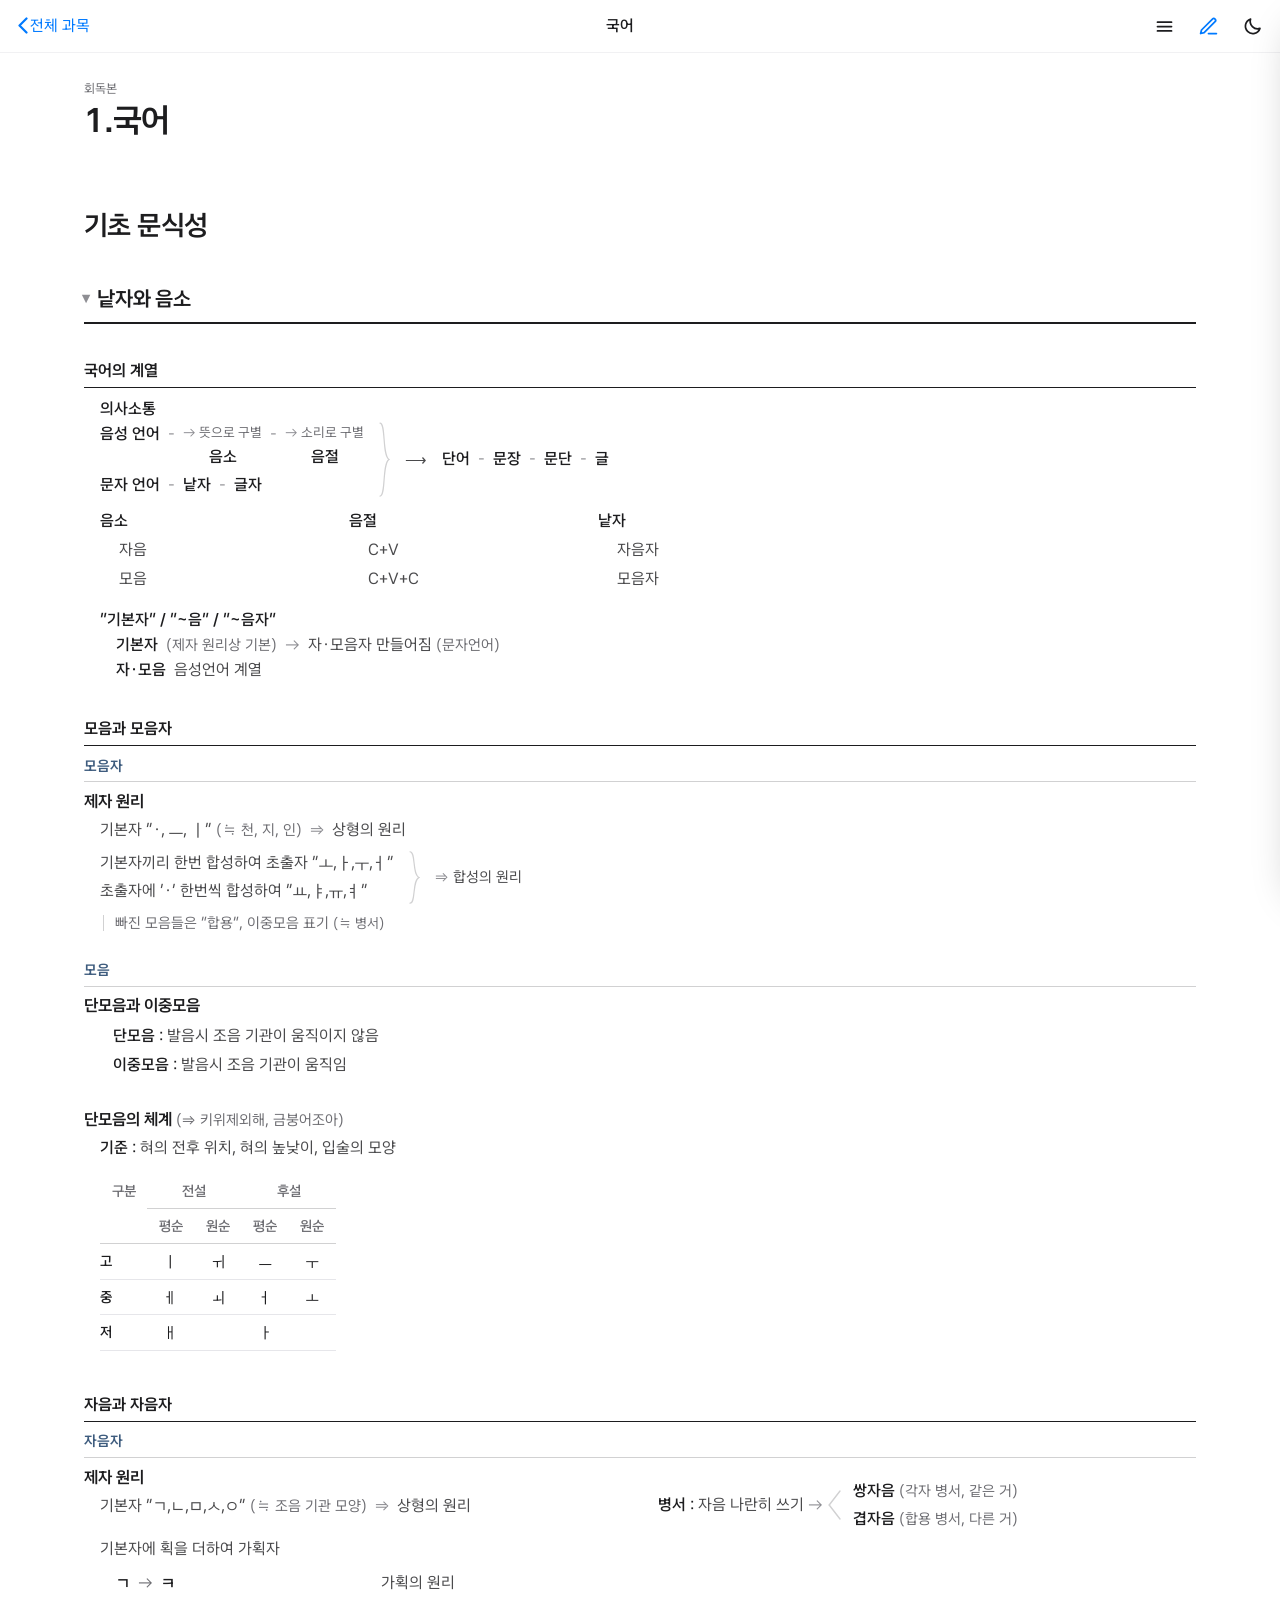
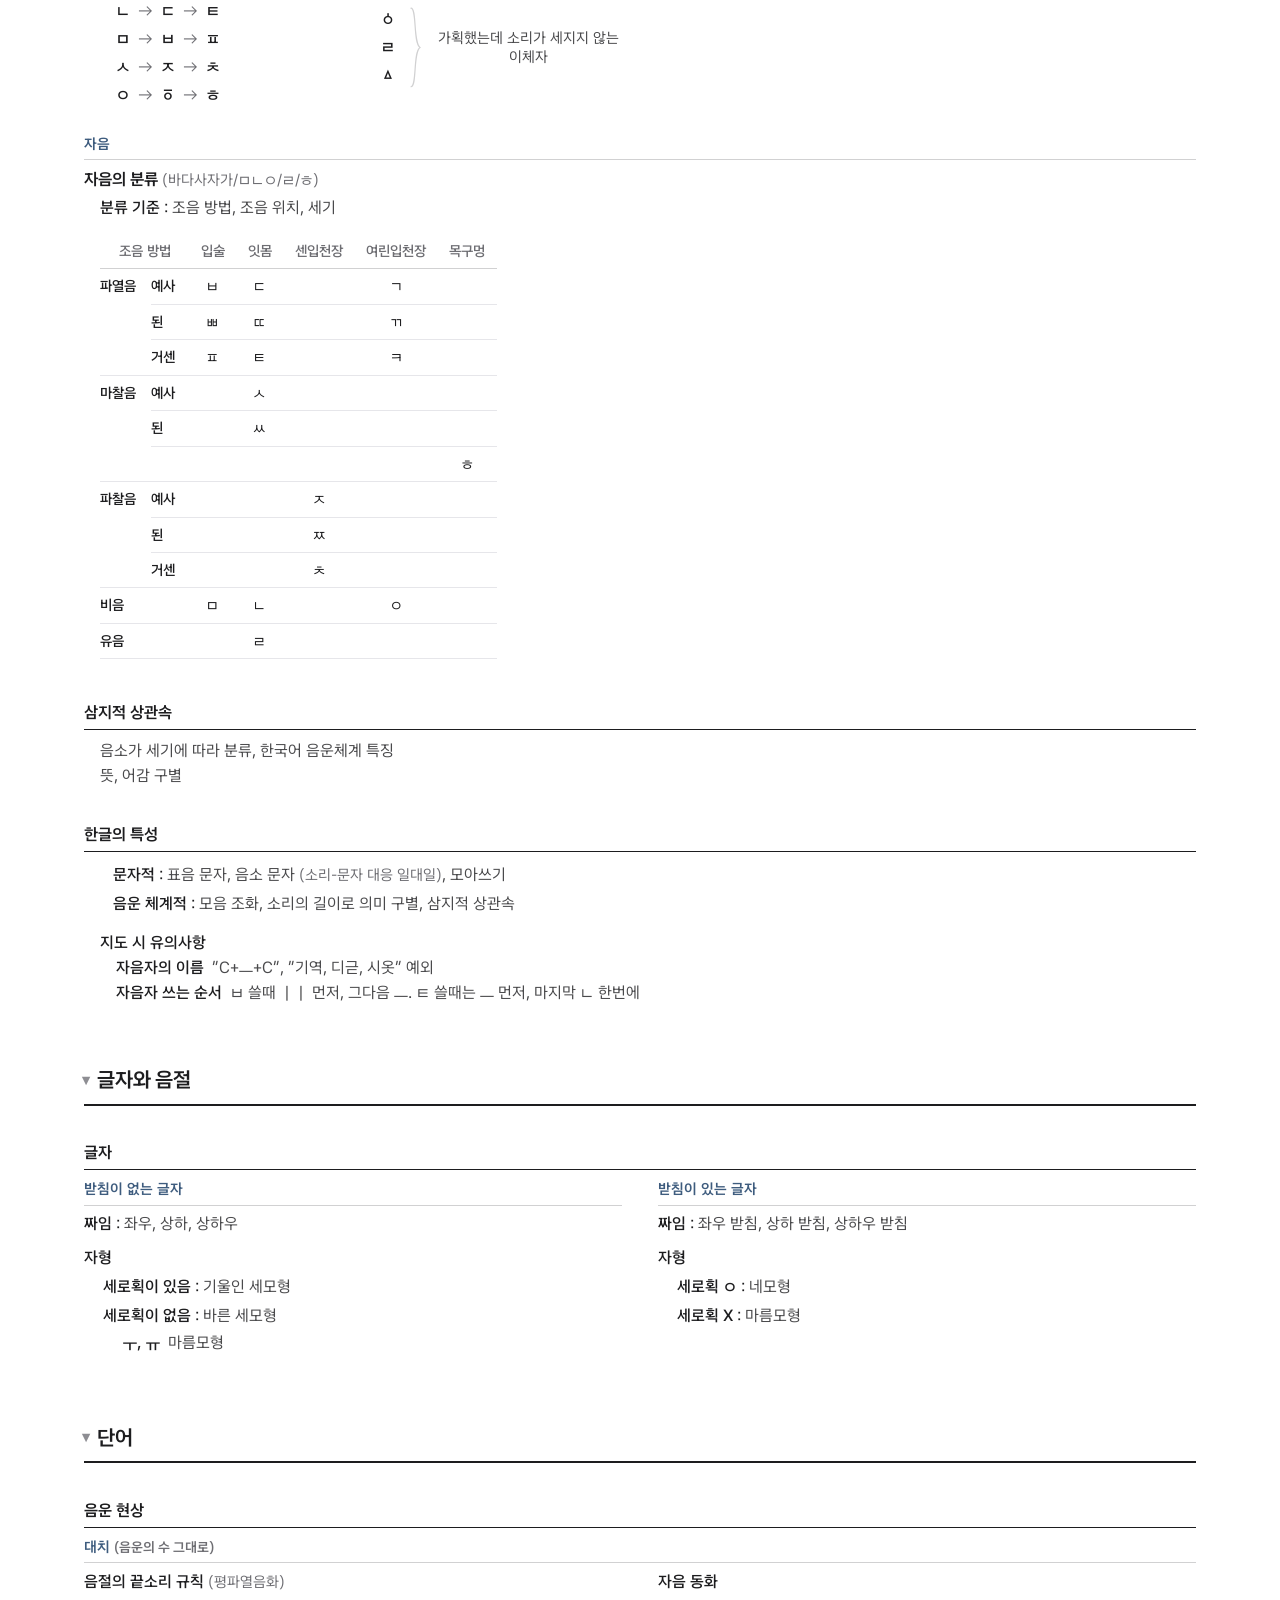
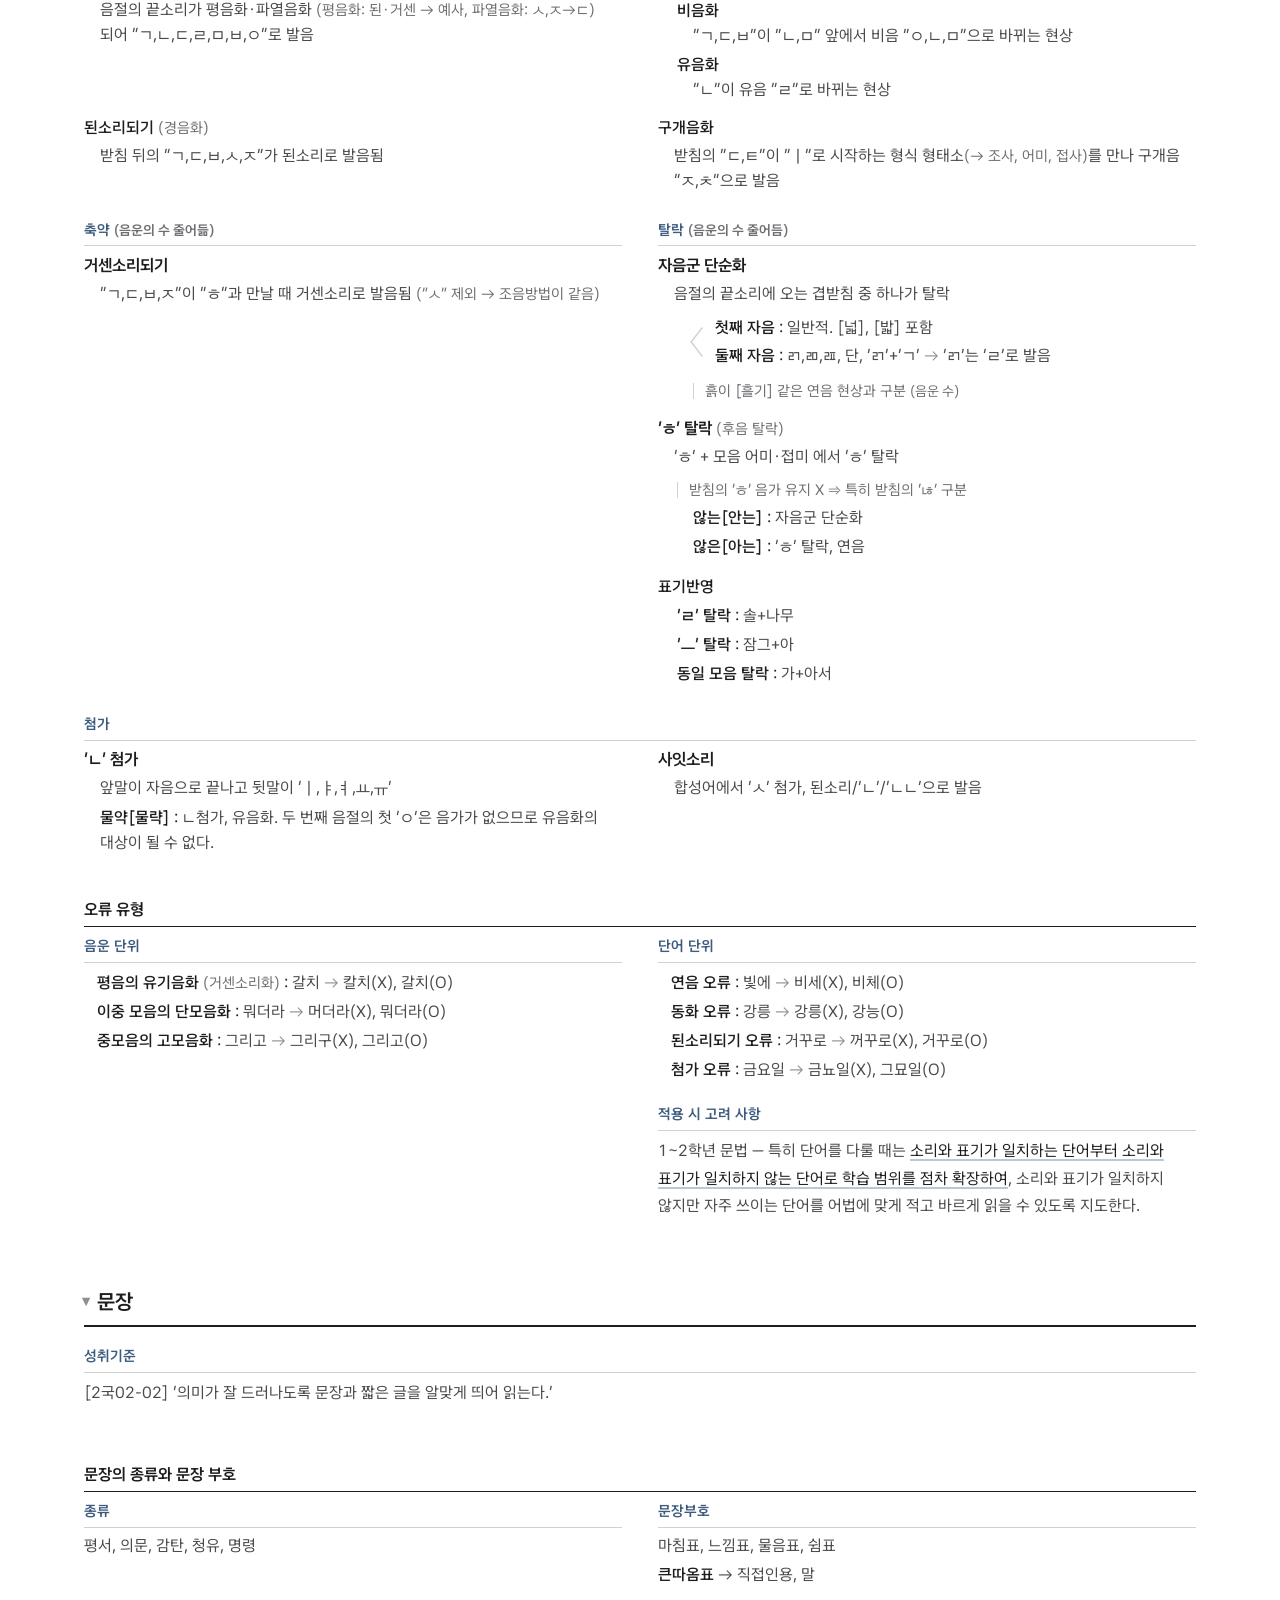
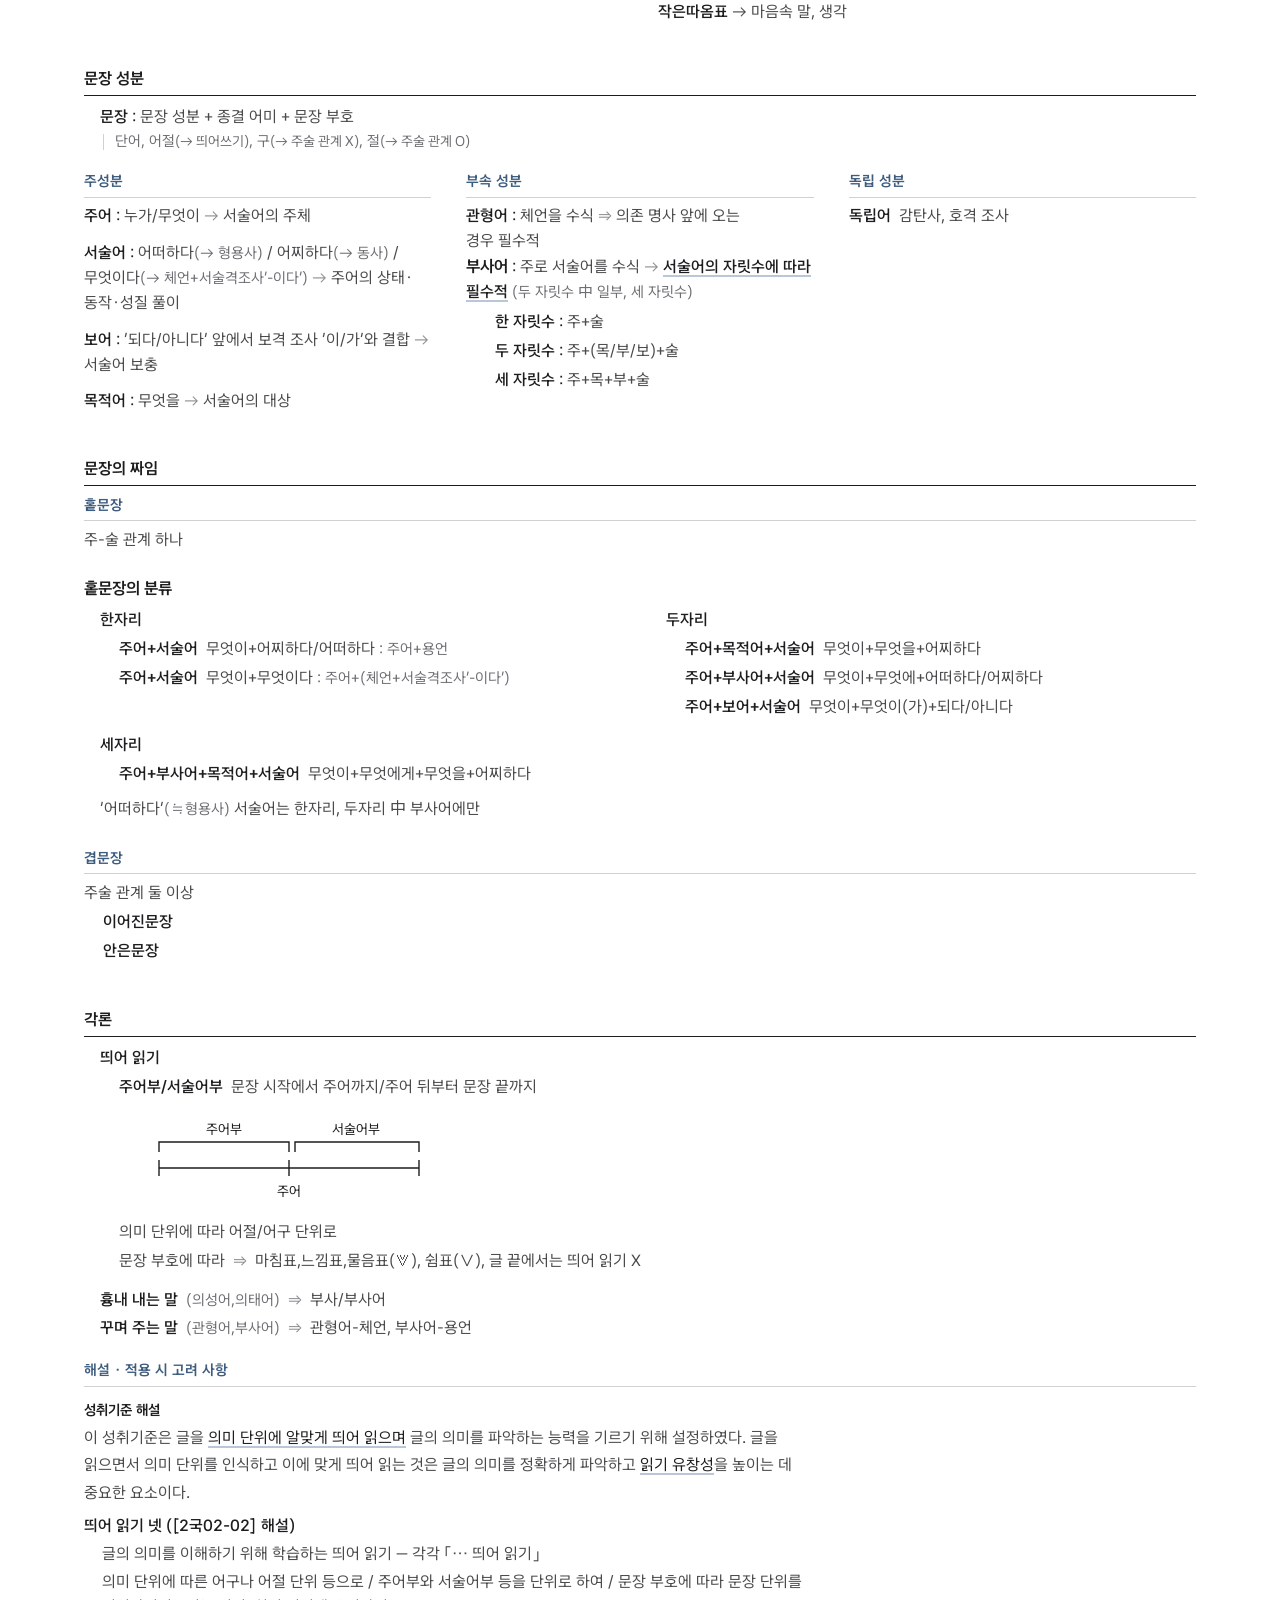
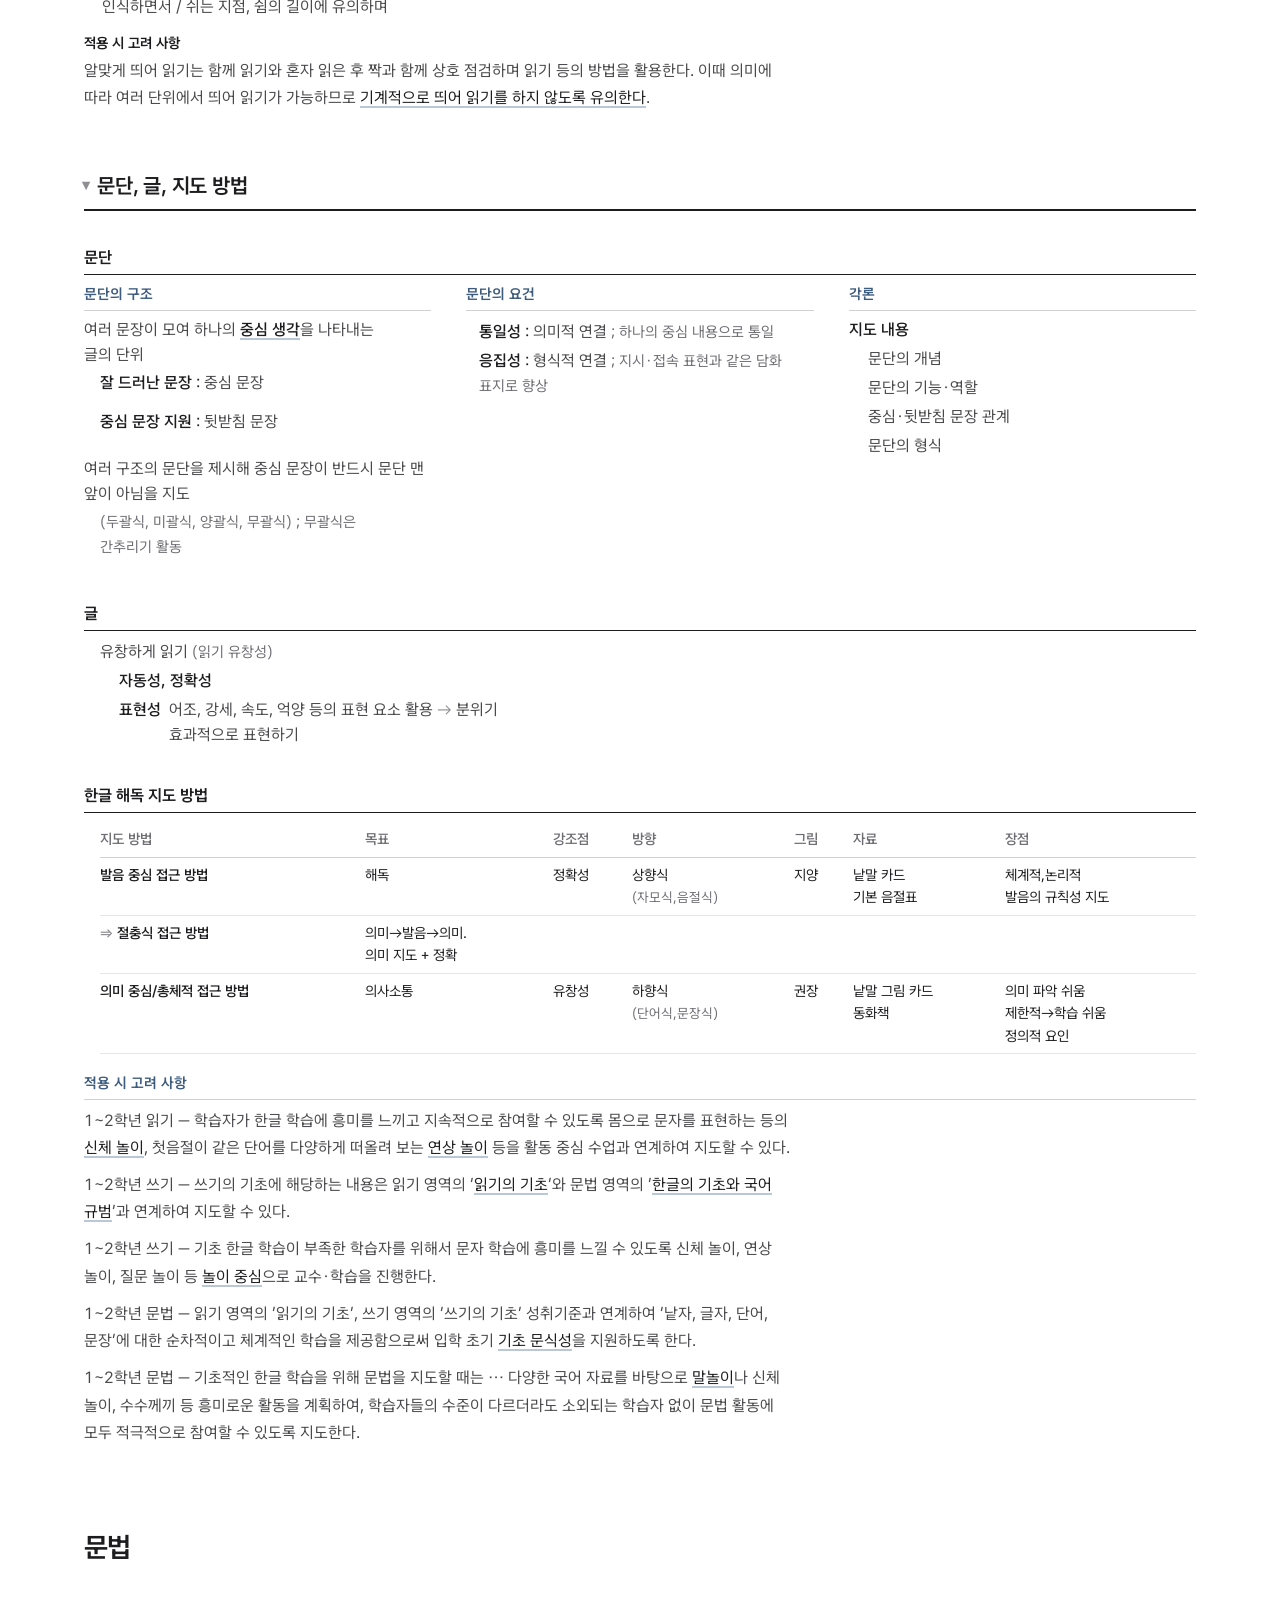
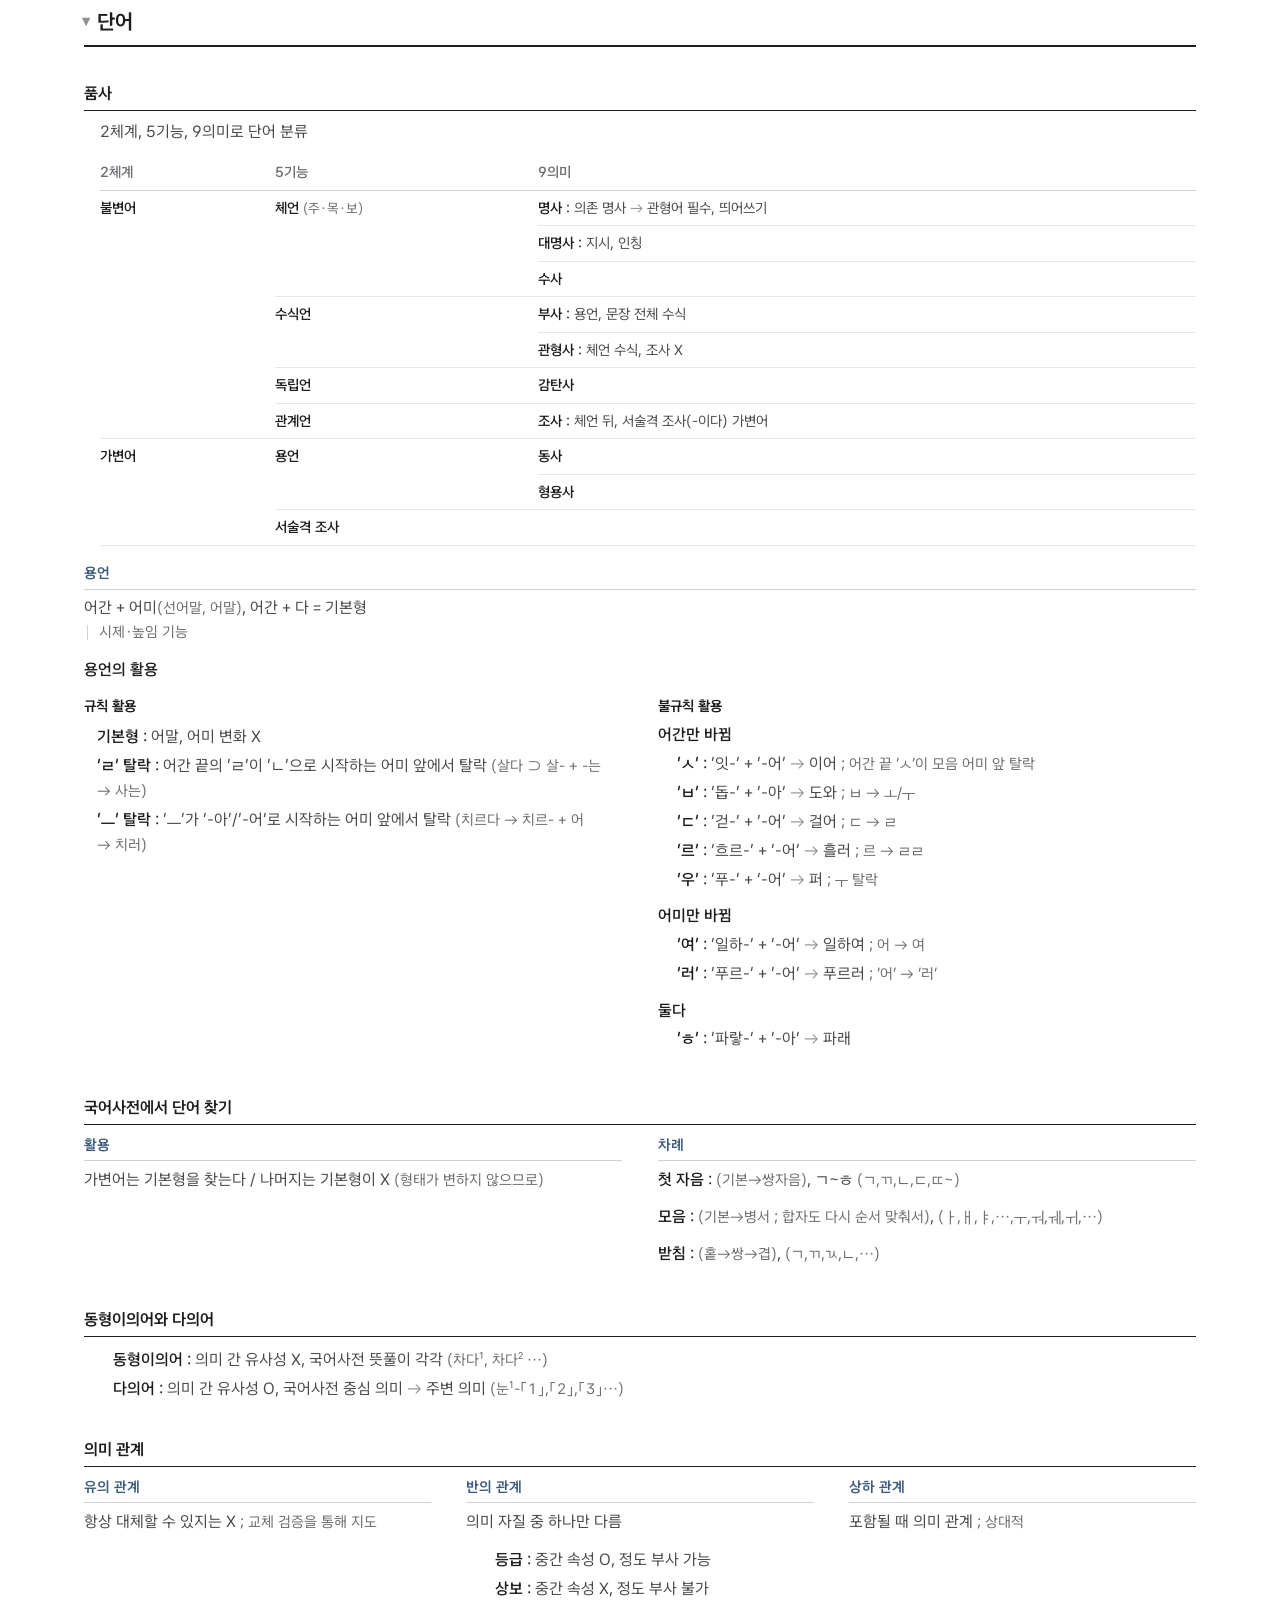
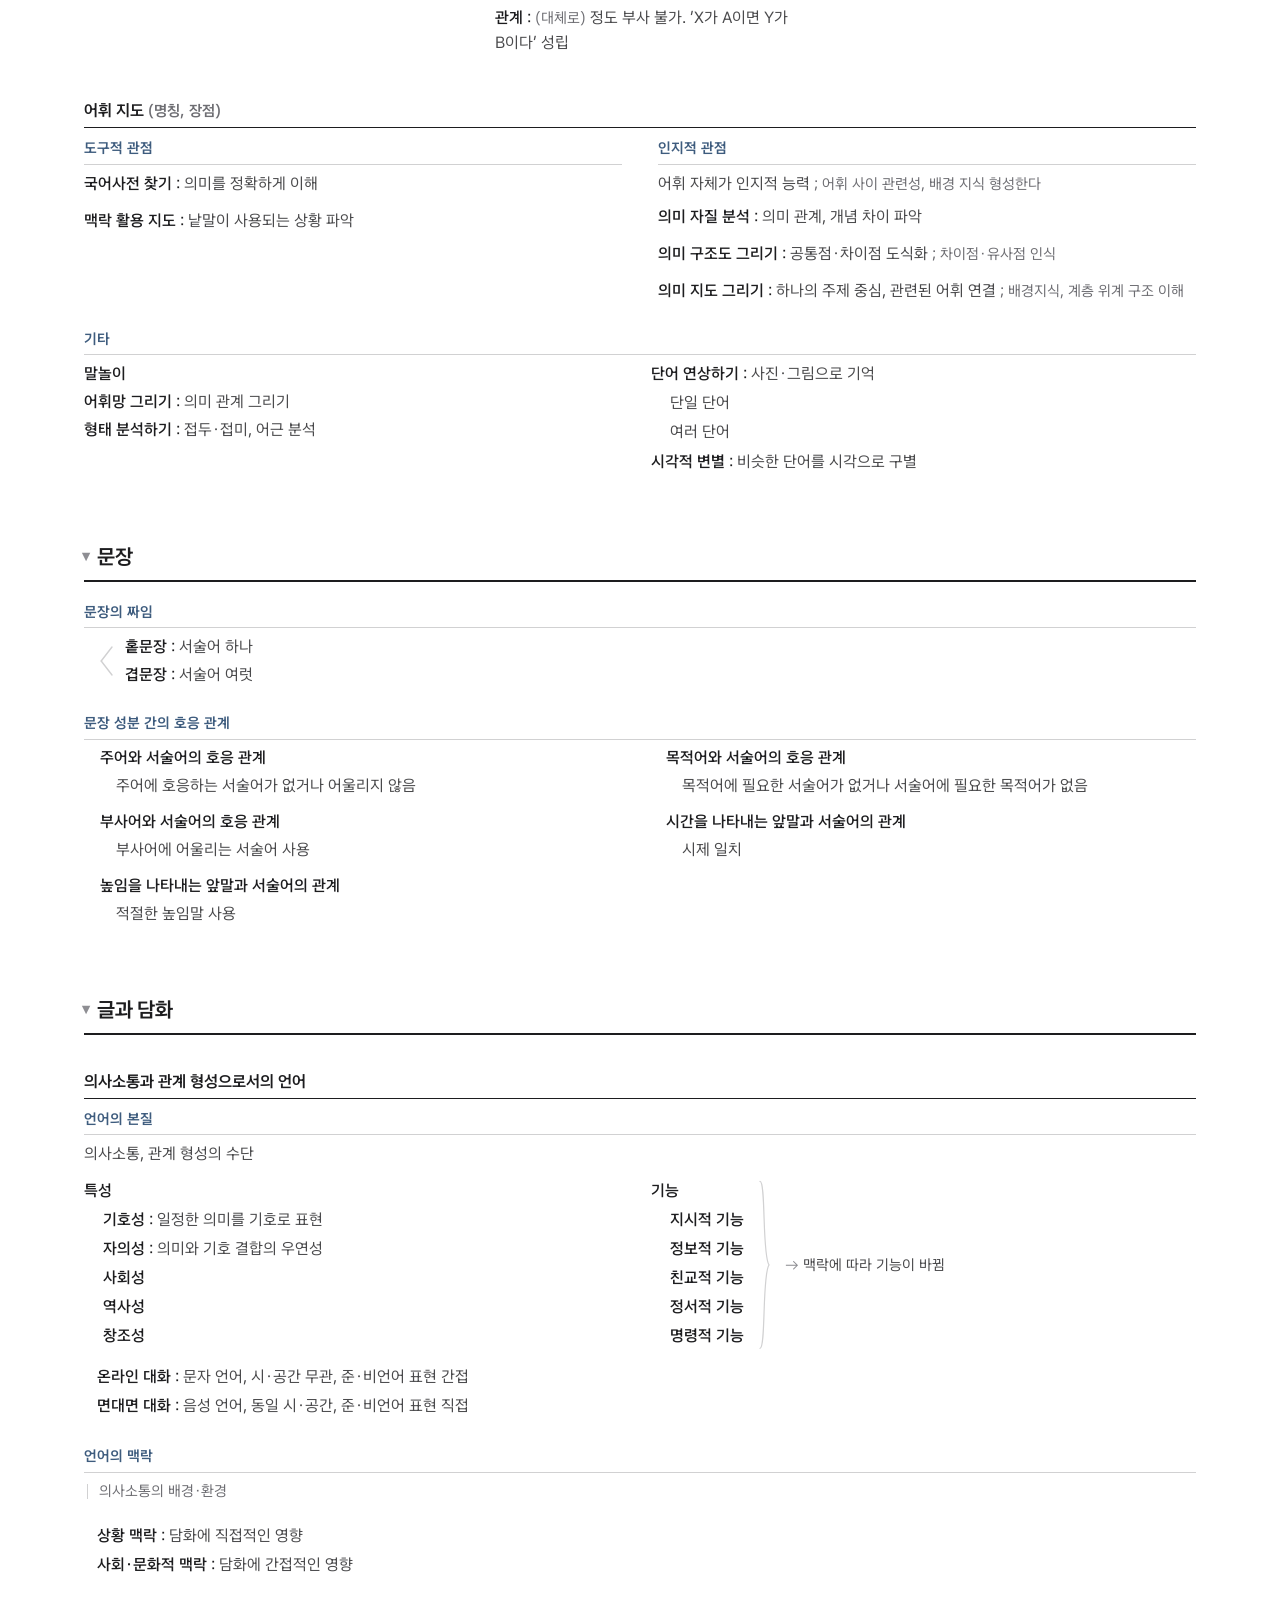
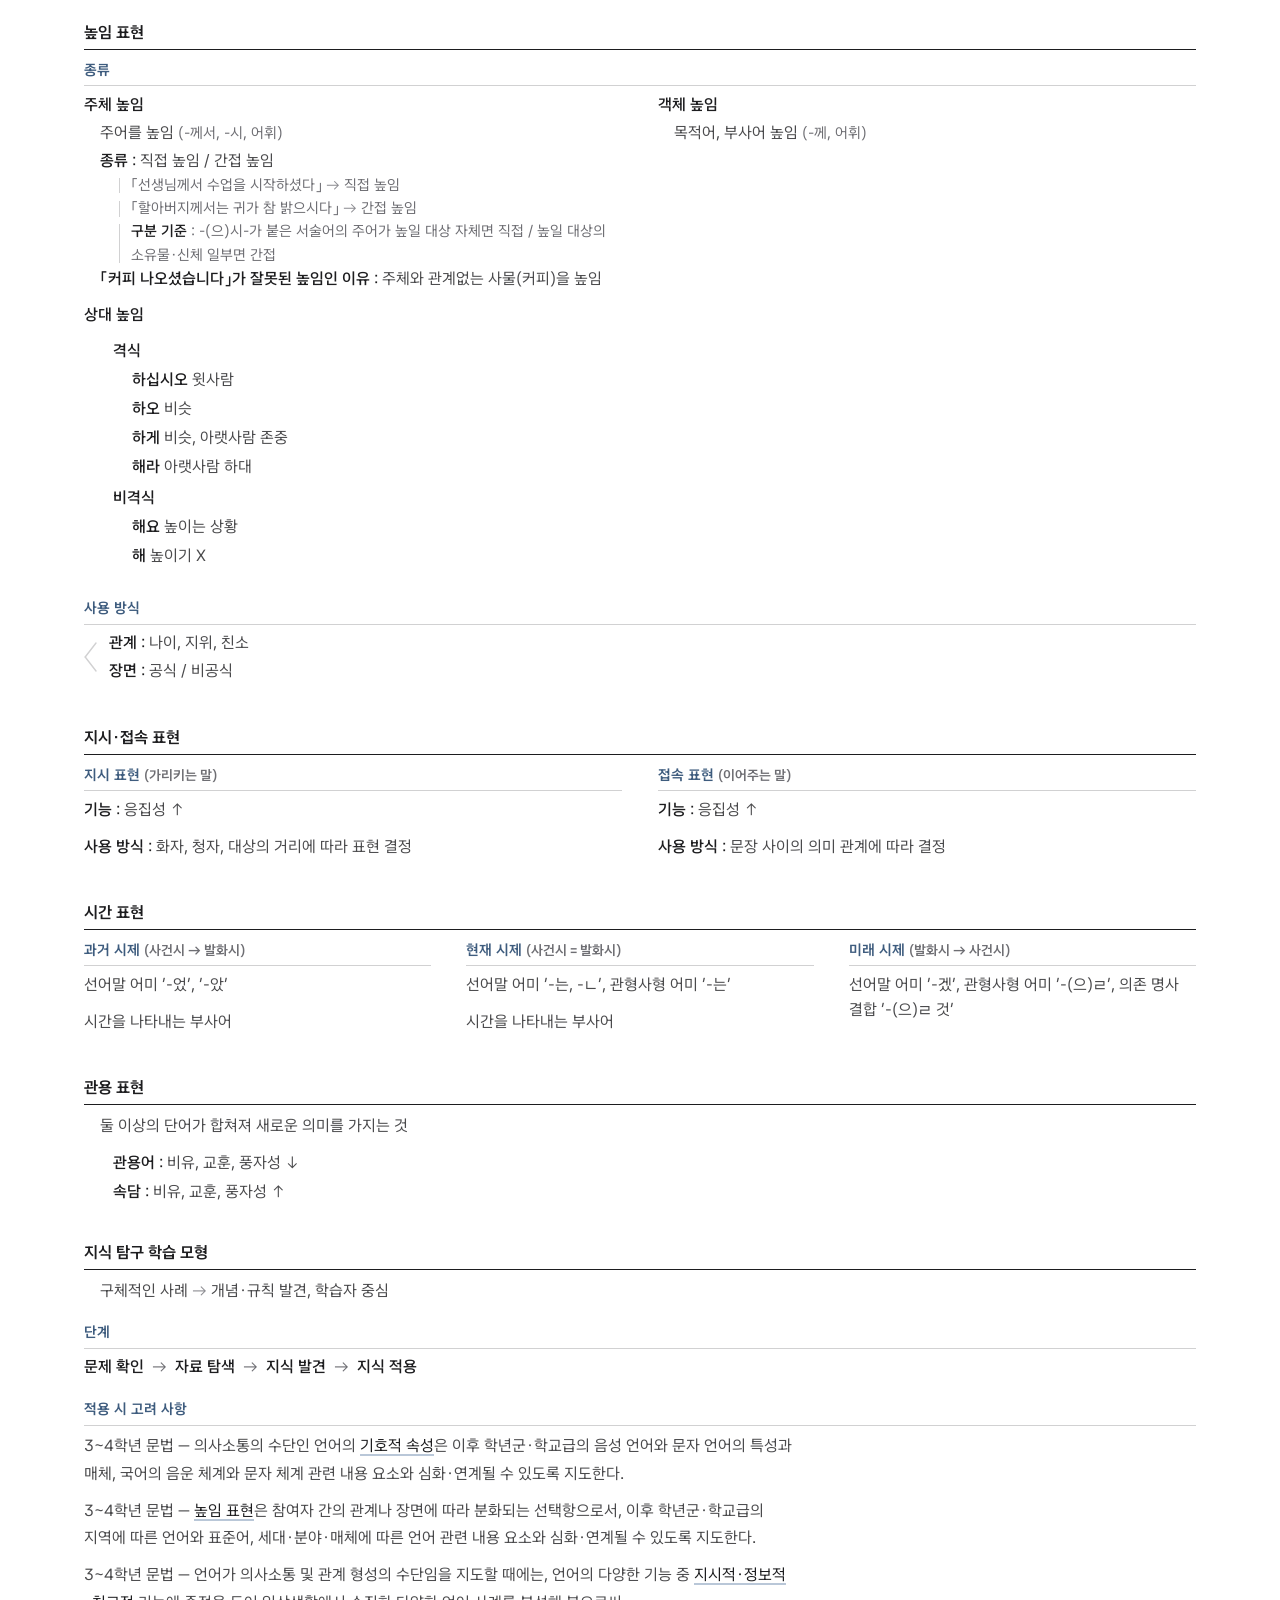
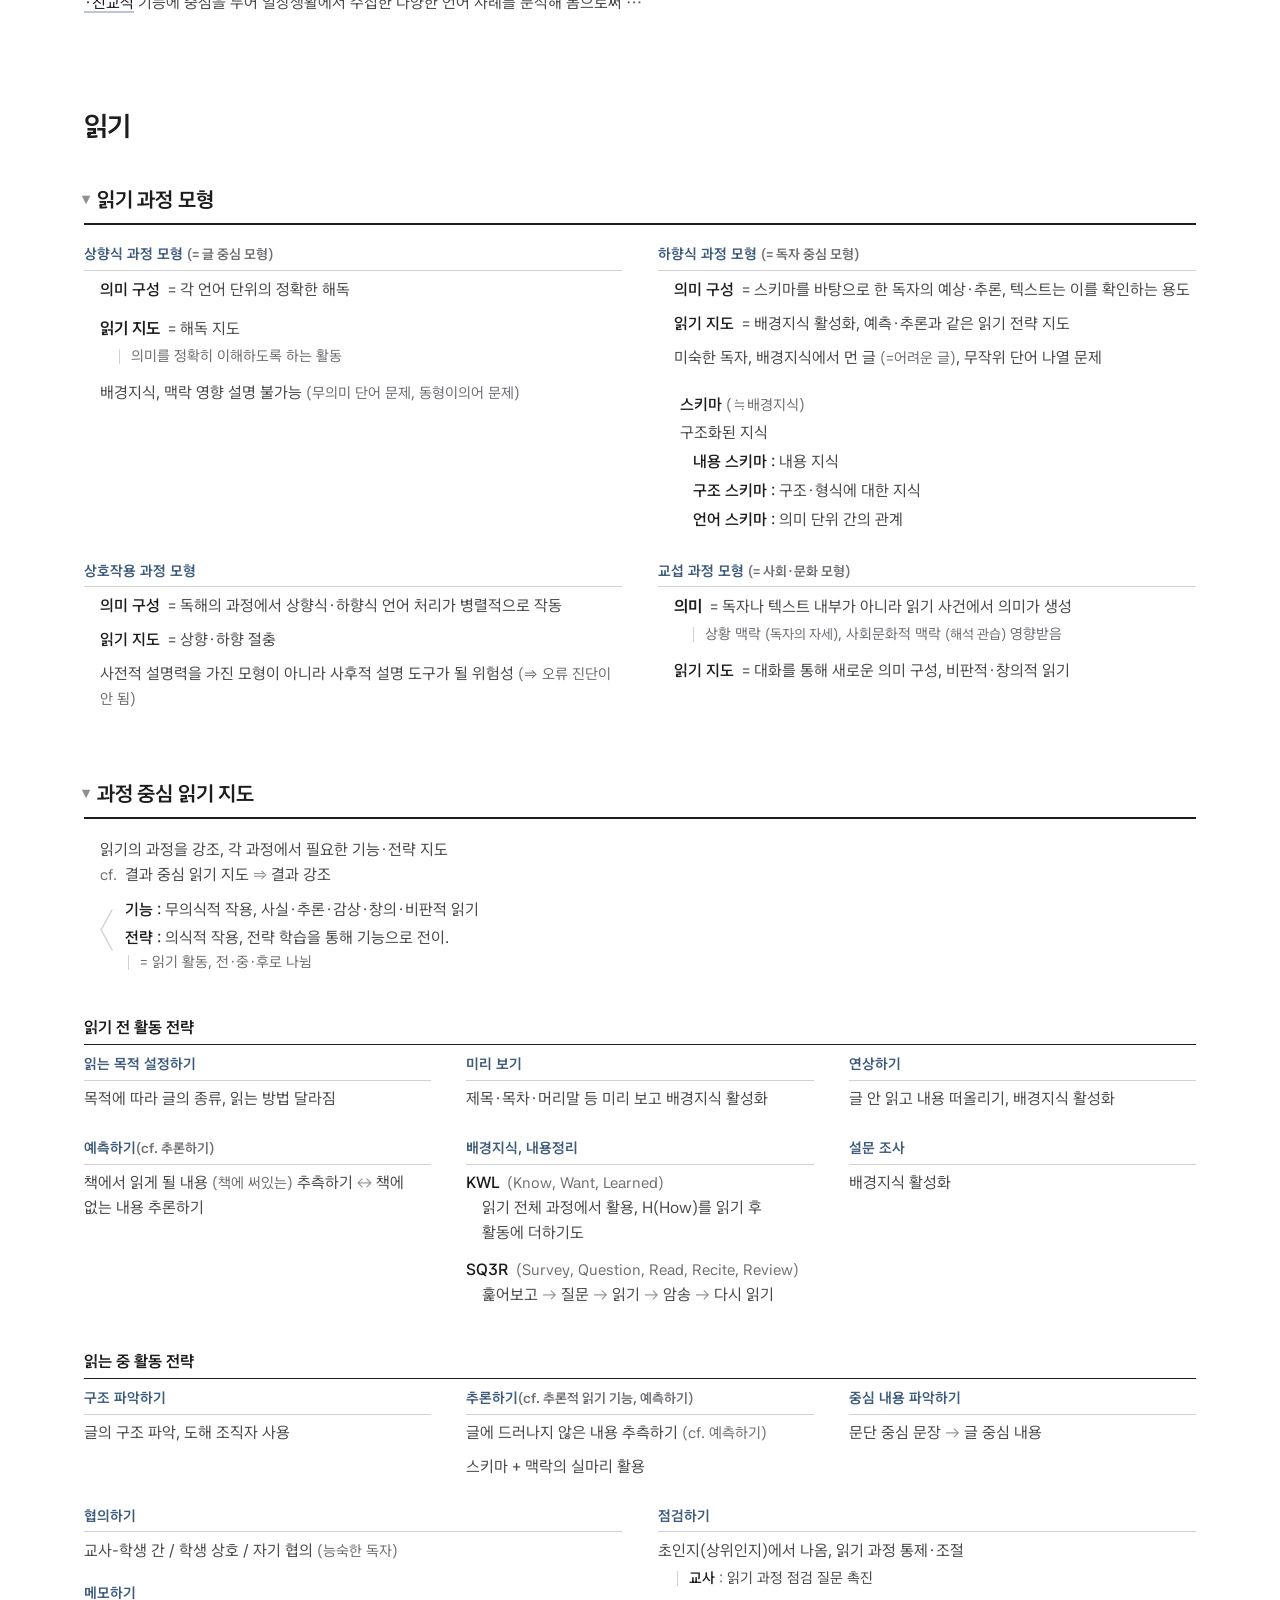
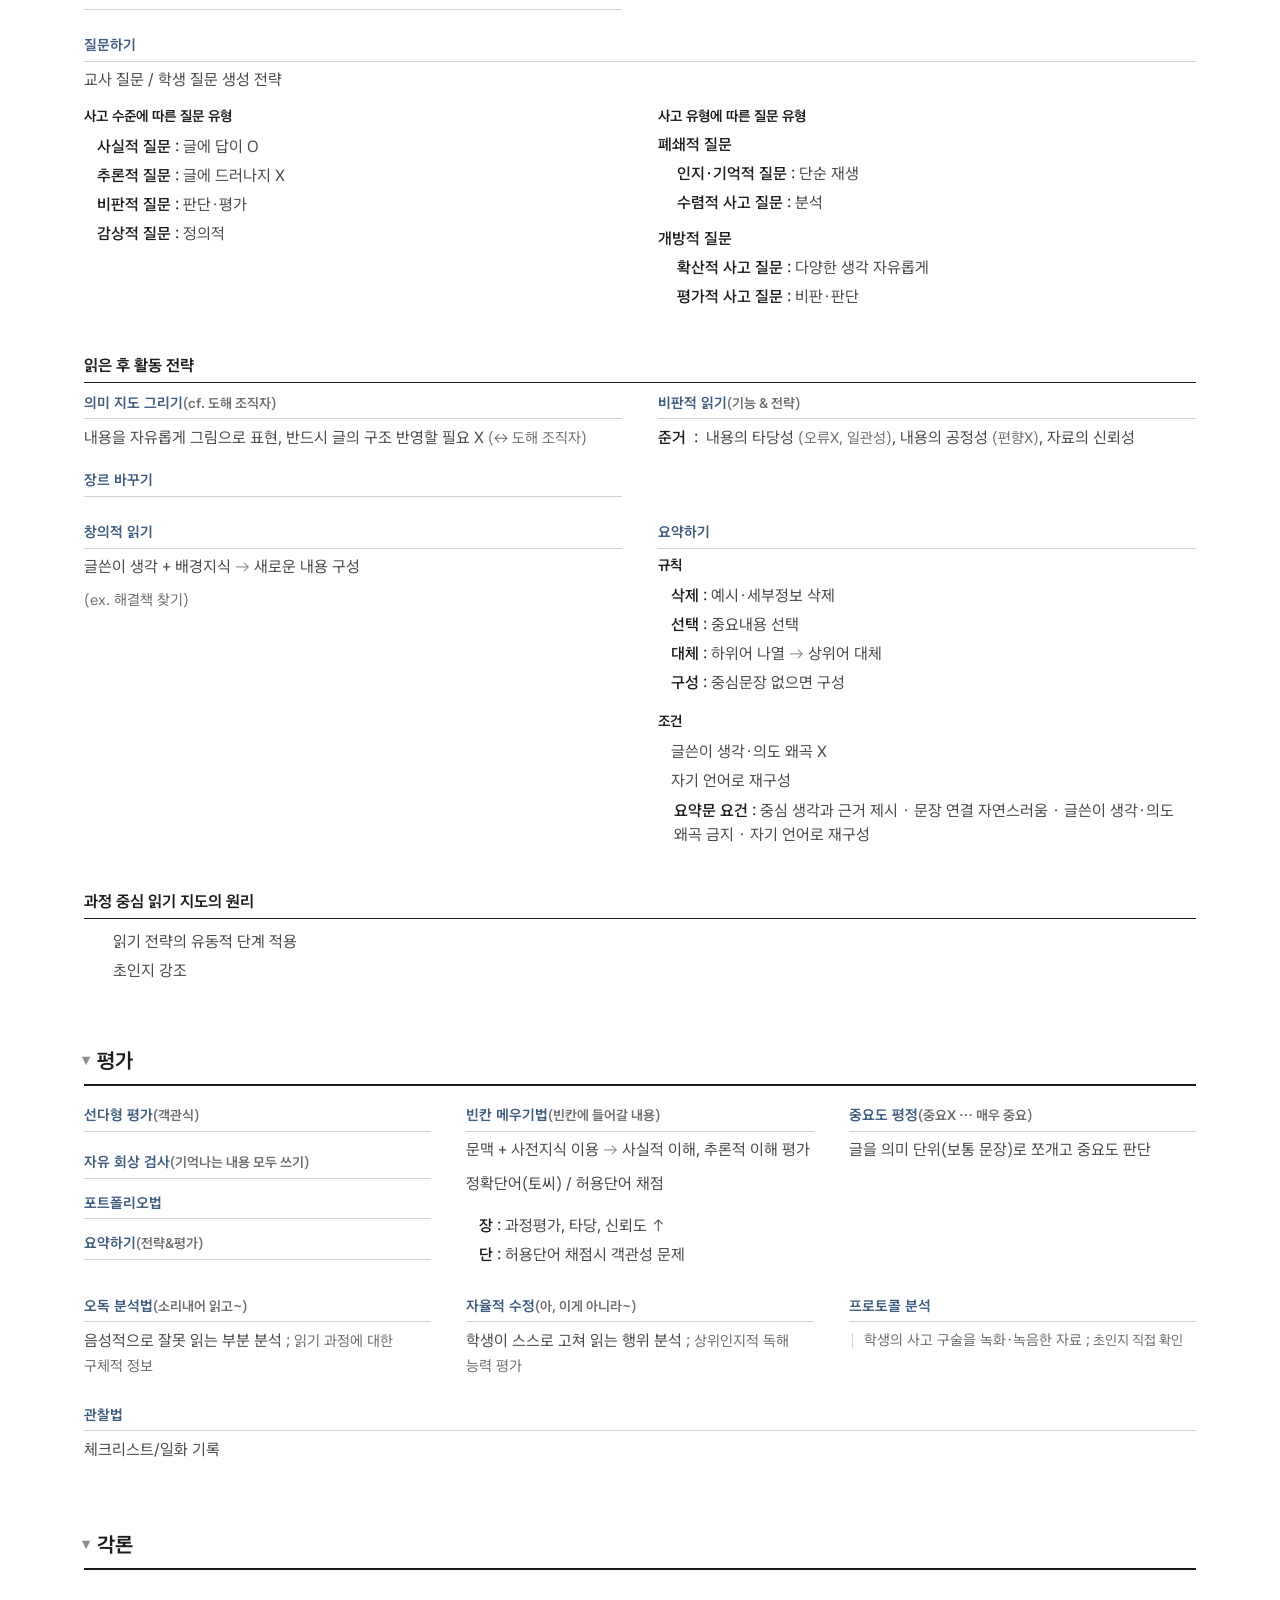
==== commit 176d2915: "회독본 배포본 갱신" ====
--- a/1.국어.html
+++ b/1.국어.html
@@ -2,7 +2,7 @@
 <meta charset="utf-8">
 <meta name="viewport" content="width=device-width, initial-scale=1">
 <title>국어 · 초등 임용 정리 노트</title><link rel="icon" href="icon.svg" type="image/svg+xml"><meta name="description" content="초등 임용 국어 정리 노트 — 과목 개념을 한 판에 정리"><meta property="og:type" content="website"><meta property="og:site_name" content="초등 임용 정리 노트"><meta property="og:title" content="국어 · 초등 임용 정리 노트"><meta property="og:description" content="초등 임용 국어 정리 노트 — 과목 개념을 한 판에 정리"><meta property="og:url" content="https://somnium1357.github.io/review-notes/1.%EA%B5%AD%EC%96%B4.html">
-<link rel="stylesheet" href="kit.css?v=c91f0e45">
+<link rel="stylesheet" href="kit.css?v=151d3b7f">
 <script>document.documentElement.classList.add("v2")</script>
 <link rel="preconnect" href="https://fonts.googleapis.com"><link rel="preconnect" href="https://fonts.gstatic.com" crossorigin>
 <link rel="stylesheet" href="https://fonts.googleapis.com/css2?family=42dot+Sans:wght@400;500;600;700&display=swap">
@@ -844,6 +844,15 @@
 <div class="stack">
   <div class="row"><span class="num">1)</span><span class="term">주체 높임</span></div>
   <div class="ind"><div class="row"><span class="mk">⇒</span><span class="desc">주어를 높임 <span class="quiet">(-께서, -시, 어휘)</span></span></div></div>
+  <div class="ind">
+    <div><span class="term">종류</span> : <span class="desc">직접 높임 / 간접 높임</span> </div>
+    <div class="ind">
+      <div class="sub">「선생님께서 수업을 시작하셨다」 <span class="mk">→</span> 직접 높임 </div>
+      <div class="sub">「할아버지께서는 귀가 참 밝으시다」 <span class="mk">→</span> 간접 높임 </div>
+      <div class="sub"><span class="term">구분 기준</span> : -(으)시-가 붙은 서술어의 주어가 높일 대상 자체면 직접 / 높일 대상의 소유물·신체 일부면 간접 </div>
+    </div>
+    <div><span class="term">「커피 나오셨습니다」가 잘못된 높임인 이유</span> : <span class="desc">주체와 관계없는 사물(커피)을 높임</span> </div>
+  </div>
   <div class="row"><span class="num">2)</span><span class="term">객체 높임</span></div>
   <div class="ind"><div class="row"><span class="mk">⇒</span><span class="desc">목적어, 부사어 높임 <span class="quiet">(-께, 어휘)</span></span></div></div>
   <div class="row"><span class="num">3)</span><span class="term">상대 높임</span></div>
@@ -2967,7 +2976,7 @@
 </div>
 <div style="margin-top:6px"><span class="term">진행 형식</span> <span class="quiet">(= 동화)</span></div>
 
-<div style="margin-top:6px"><span class="term">형식 특징 모두</span> : <span class="desc">서술자적 논평 / 관용적 표현 / 대립과 반복 / 진행 형식 </span></div>
+<div style="margin-top:6px"><span class="term">형식 특징 모두</span> : <span class="desc">서술자적 논평 / 관용적 표현 / 대립과 반복 </span></div>
 </div>
 
 <h4 id="5)_화소_-_이야기를_이루는_핵"><a id="화소_-_이야기를_이루는_핵"></a><span class="num">5)</span> 화소 <span class="mk">-</span> 이야기를 이루는 핵</h4>
@@ -3514,6 +3523,6 @@
 </div>
 </section><p class="foot"><a href="index.html">목록</a> · <a href="2.수학.html">2.수학 →</a></p></main>
 </div>
-<script>window.PAN_LAYOUT={"3":{"sect":[[7,"repeat(6, minmax(0px, 1fr))"],[426,"repeat(6, minmax(0px, 1fr))"],[480,"repeat(6, minmax(0px, 1fr))"],[704,"repeat(6, minmax(0px, 1fr))"],[968,"repeat(6, minmax(0px, 1fr))"],[1120,"repeat(6, minmax(0px, 1fr))"],[1453,"repeat(6, minmax(0px, 1fr))"],[1517,"repeat(6, minmax(0px, 1fr))"],[1807,"repeat(6, minmax(0px, 1fr))"],[1922,"repeat(6, minmax(0px, 1fr))"],[2233,"repeat(6, minmax(0px, 1fr))"],[2331,"repeat(6, minmax(0px, 1fr))"],[2498,"repeat(6, minmax(0px, 1fr))"],[2918,"repeat(6, minmax(0px, 1fr))"],[2939,"repeat(6, minmax(0px, 1fr))"],[2993,"repeat(6, minmax(0px, 1fr))"],[3207,"repeat(6, minmax(0px, 1fr))"],[3447,"repeat(6, minmax(0px, 1fr))"],[3542,"repeat(6, minmax(0px, 1fr))"],[3705,"repeat(6, minmax(0px, 1fr))"],[3847,"repeat(6, minmax(0px, 1fr))"],[3929,"repeat(6, minmax(0px, 1fr))"],[3945,"repeat(6, minmax(0px, 1fr))"],[3969,"repeat(6, minmax(0px, 1fr))"],[3990,"repeat(6, minmax(0px, 1fr))"],[4081,"repeat(6, minmax(0px, 1fr))"],[4163,"repeat(6, minmax(0px, 1fr))"],[4290,"repeat(6, minmax(0px, 1fr))"],[4458,"repeat(6, minmax(0px, 1fr))"],[4601,"repeat(6, minmax(0px, 1fr))"],[4665,"repeat(6, minmax(0px, 1fr))"],[4856,"repeat(6, minmax(0px, 1fr))"],[4938,"repeat(6, minmax(0px, 1fr))"],[5223,"repeat(6, minmax(0px, 1fr))"],[5621,"repeat(6, minmax(0px, 1fr))"],[5729,"repeat(6, minmax(0px, 1fr))"],[5760,"repeat(6, minmax(0px, 1fr))"],[5851,"repeat(6, minmax(0px, 1fr))"],[5882,"repeat(6, minmax(0px, 1fr))"],[6052,"repeat(6, minmax(0px, 1fr))"],[6066,"repeat(6, minmax(0px, 1fr))"],[6091,"repeat(6, minmax(0px, 1fr))"],[6350,"repeat(6, minmax(0px, 1fr))"],[6542,"repeat(6, minmax(0px, 1fr))"]],"span":[[105,"1 / -1"],[200,"1 / -1"],[432,"span 3"],[457,"span 3"],[486,"1 / -1"],[538,"span 3"],[555,"span 3"],[624,"1 / -1"],[653,"span 3"],[673,"span 3"],[715,"span 3"],[724,"span 3"],[754,"span 2"],[785,"span 2"],[814,"span 2"],[828,"1 / -1"],[888,"1 / -1"],[974,"span 2"],[1004,"span 2"],[1019,"span 2"],[1192,"1 / -1"],[1281,"span 3"],[1291,"span 3"],[1336,"span 2"],[1346,"span 2"],[1368,"span 2"],[1384,"span 3"],[1399,"span 3"],[1424,"1 / -1"],[1455,"1 / -1"],[1473,"1 / -1"],[1523,"1 / -1"],[1577,"1 / -1"],[1597,"1 / -1"],[1659,"1 / -1"],[1683,"span 3"],[1700,"span 3"],[1721,"span 2"],[1734,"span 2"],[1747,"span 2"],[1809,"span 3"],[1834,"span 3"],[1876,"span 3"],[1897,"span 3"],[1953,"span 2"],[1962,"span 2"],[1971,"span 2"],[1980,"span 2"],[1993,"span 2"],[2022,"span 2"],[2035,"span 2"],[2044,"span 2"],[2059,"span 2"],[2069,"span 3"],[2082,"span 3"],[2096,"1 / -1"],[2149,"span 3"],[2164,"span 3"],[2179,"span 3"],[2192,"span 3"],[2235,"span 2"],[2254,"span 2"],[2277,"span 2"],[2288,"span 2"],[2300,"span 2"],[2312,"span 2"],[2320,"1 / -1"],[2337,"span 3"],[2363,"span 3"],[2377,"span 2"],[2390,"span 2"],[2422,"span 2"],[2434,"span 2"],[2448,"span 2"],[2486,"span 2"],[2503,"span 3"],[2539,"span 3"],[2591,"1 / -1"],[2710,"span 2"],[2719,"span 2"],[2747,"span 2"],[2883,"1 / -1"],[2941,"span 3"],[2970,"span 3"],[2999,"span 3"],[3016,"span 3"],[3042,"span 3"],[3057,"span 3"],[3090,"span 3"],[3105,"span 3"],[3140,"span 3"],[3154,"span 3"],[3182,"1 / -1"],[3256,"span 3"],[3276,"span 3"],[3302,"span 3"],[3313,"span 3"],[3353,"span 2"],[3381,"span 2"],[3404,"span 2"],[3453,"span 2"],[3464,"span 2"],[3475,"span 2"],[3492,"span 2"],[3501,"span 2"],[3509,"span 2"],[3515,"span 3"],[3522,"span 3"],[3548,"span 2"],[3582,"span 2"],[3611,"span 2"],[3634,"1 / -1"],[3711,"span 3"],[3726,"span 3"],[3757,"1 / -1"],[3860,"span 3"],[3876,"span 3"],[3885,"span 3"],[3904,"span 3"],[3931,"1 / -1"],[3947,"span 3"],[3957,"span 3"],[3971,"1 / -1"],[3996,"span 3"],[4013,"span 3"],[4035,"span 3"],[4056,"span 3"],[4087,"1 / -1"],[4134,"1 / -1"],[4184,"1 / -1"],[4305,"1 / -1"],[4352,"1 / -1"],[4474,"span 2"],[4502,"span 2"],[4509,"span 2"],[4524,"1 / -1"],[4568,"1 / -1"],[4610,"span 3"],[4639,"span 3"],[4676,"span 2"],[4687,"span 2"],[4705,"span 2"],[4712,"span 4"],[4747,"span 2"],[4758,"1 / -1"],[4779,"span 3"],[4804,"span 3"],[4861,"span 3"],[4870,"span 3"],[4951,"span 3"],[4982,"span 3"],[5049,"1 / -1"],[5107,"1 / -1"],[5234,"span 3"],[5246,"span 3"],[5293,"span 3"],[5318,"span 3"],[5413,"span 3"],[5438,"span 3"],[5462,"span 3"],[5497,"span 3"],[5524,"1 / -1"],[5560,"span 3"],[5571,"span 3"],[5600,"span 3"],[5609,"span 3"],[5735,"span 2"],[5742,"span 2"],[5750,"span 2"],[5766,"span 2"],[5780,"span 2"],[5811,"span 2"],[5826,"1 / -1"],[5857,"span 2"],[5864,"span 2"],[5872,"span 2"],[5897,"1 / -1"],[5926,"span 2"],[5943,"span 2"],[5974,"span 2"],[5987,"span 3"],[6010,"span 3"],[6068,"1 / -1"],[6096,"span 2"],[6107,"span 2"],[6124,"span 2"],[6139,"span 2"],[6149,"span 2"],[6161,"span 2"],[6176,"span 2"],[6186,"span 2"],[6202,"span 2"],[6217,"span 2"],[6228,"span 2"],[6238,"span 2"],[6253,"span 2"],[6263,"span 2"],[6292,"span 2"],[6307,"span 2"],[6317,"span 2"],[6336,"span 2"]],"cls":{"rowg":[838,3763],"flat":[],"flowing":[],"tcells":[],"lead1":[3639,4152,6074],"treewide":[],"gfull":[]},"sets":[{"p":205,"c":"colset","m":"2","items":[206,267],"cols":[[206],[267]]},{"p":493,"c":"colset gridset","m":"2","items":[494,503,522,530],"cols":null},{"p":629,"c":"colset","m":"2","items":[630,642],"cols":[[630],[642]]},{"p":842,"c":"colset gridset","m":"2","items":[843,858,875],"cols":null},{"p":1203,"c":"colset","m":"2","items":[1204,1220],"cols":[[1204],[1220]]},{"p":1478,"c":"colset gridset","m":"2","items":[1479,1486,1493,1500,1507],"cols":null},{"p":1602,"c":"colset","m":"2","items":[1603,1612,1621],"cols":[[1603,1612],[1621]]},{"p":2105,"c":"colset","m":"2","items":[2106,2121],"cols":[[2106],[2121]]},{"p":2596,"c":"colset","m":"2","items":[2597,2668],"cols":[[2597],[2668]]},{"p":2800,"c":"colset","m":"2","items":[2801,2822,2830,2841],"cols":[[2801,2822,2830],[2841]]},{"p":3638,"c":"colset gridset","m":"2","items":[3639,3654,3670],"cols":null},{"p":3768,"c":"colset","m":"2","items":[3769,3774,3779,3808,3821,3825],"cols":[[3769,3774,3779],[3808,3821,3825]]},{"p":4151,"c":"colset gridset","m":"2","items":[4152,4154,4156,4158],"cols":null},{"p":4213,"c":"colset gridset","m":"2","items":[4214,4223,4260],"cols":null},{"p":4311,"c":"colset gridset","m":"2","items":[4312,4329,4334],"cols":null},{"p":4358,"c":"colset gridset","m":"2","items":[4359,4376,4383],"cols":null},{"p":4408,"c":"colset gridset","m":"2","items":[4409,4430,4437],"cols":null},{"p":4574,"c":"colset gridset","m":"2","items":[4575,4579,4583],"cols":null},{"p":5061,"c":"colset","m":"2","items":[5062,5093],"cols":[[5062],[5093]]},{"p":6073,"c":"colset gridset","m":"2","items":[6074,6076,6078,6080,6082,6084,6086],"cols":null}],"flows":[]},"2":{"sect":[[7,"repeat(4, minmax(0px, 1fr))"],[426,"repeat(4, minmax(0px, 1fr))"],[480,"repeat(4, minmax(0px, 1fr))"],[704,"repeat(4, minmax(0px, 1fr))"],[968,"repeat(4, minmax(0px, 1fr))"],[1120,"repeat(4, minmax(0px, 1fr))"],[1453,"repeat(4, minmax(0px, 1fr))"],[1517,"repeat(4, minmax(0px, 1fr))"],[1807,"repeat(4, minmax(0px, 1fr))"],[1922,"repeat(4, minmax(0px, 1fr))"],[2233,"repeat(4, minmax(0px, 1fr))"],[2331,"repeat(4, minmax(0px, 1fr))"],[2498,"repeat(4, minmax(0px, 1fr))"],[2918,"repeat(4, minmax(0px, 1fr))"],[2939,"repeat(4, minmax(0px, 1fr))"],[2993,"repeat(4, minmax(0px, 1fr))"],[3207,"repeat(4, minmax(0px, 1fr))"],[3447,"repeat(4, minmax(0px, 1fr))"],[3542,"repeat(4, minmax(0px, 1fr))"],[3705,"repeat(4, minmax(0px, 1fr))"],[3847,"repeat(4, minmax(0px, 1fr))"],[3929,"repeat(4, minmax(0px, 1fr))"],[3945,"repeat(4, minmax(0px, 1fr))"],[3969,"repeat(4, minmax(0px, 1fr))"],[3990,"repeat(4, minmax(0px, 1fr))"],[4081,"repeat(4, minmax(0px, 1fr))"],[4163,"repeat(4, minmax(0px, 1fr))"],[4290,"repeat(4, minmax(0px, 1fr))"],[4458,"repeat(4, minmax(0px, 1fr))"],[4601,"repeat(4, minmax(0px, 1fr))"],[4665,"repeat(4, minmax(0px, 1fr))"],[4856,"repeat(4, minmax(0px, 1fr))"],[4938,"repeat(4, minmax(0px, 1fr))"],[5223,"repeat(4, minmax(0px, 1fr))"],[5621,"repeat(4, minmax(0px, 1fr))"],[5729,"repeat(4, minmax(0px, 1fr))"],[5760,"repeat(4, minmax(0px, 1fr))"],[5851,"repeat(4, minmax(0px, 1fr))"],[5882,"repeat(4, minmax(0px, 1fr))"],[6052,"repeat(4, minmax(0px, 1fr))"],[6066,"repeat(4, minmax(0px, 1fr))"],[6091,"repeat(4, minmax(0px, 1fr))"],[6350,"repeat(4, minmax(0px, 1fr))"],[6542,"repeat(4, minmax(0px, 1fr))"]],"span":[[105,"1 / -1"],[200,"1 / -1"],[432,"span 2"],[457,"span 2"],[486,"1 / -1"],[538,"1 / -1"],[555,"1 / -1"],[624,"1 / -1"],[653,"span 2"],[673,"span 2"],[715,"span 2"],[724,"span 2"],[754,"span 2"],[785,"span 2"],[814,"1 / -1"],[828,"1 / -1"],[888,"1 / -1"],[974,"span 2"],[1004,"span 2"],[1019,"1 / -1"],[1192,"1 / -1"],[1281,"span 2"],[1291,"span 2"],[1336,"span 2"],[1346,"span 2"],[1368,"1 / -1"],[1384,"span 2"],[1399,"span 2"],[1424,"1 / -1"],[1455,"1 / -1"],[1473,"1 / -1"],[1523,"1 / -1"],[1577,"1 / -1"],[1597,"1 / -1"],[1659,"1 / -1"],[1683,"span 2"],[1700,"span 2"],[1721,"span 2"],[1734,"span 2"],[1747,"1 / -1"],[1809,"span 2"],[1834,"span 2"],[1876,"span 2"],[1897,"span 2"],[1953,"span 2"],[1962,"span 2"],[1971,"span 2"],[1980,"span 2"],[1993,"span 2"],[2022,"span 2"],[2035,"span 2"],[2044,"span 2"],[2059,"span 2"],[2069,"span 2"],[2082,"1 / -1"],[2096,"1 / -1"],[2149,"span 2"],[2164,"span 2"],[2179,"1 / -1"],[2192,"1 / -1"],[2235,"span 2"],[2254,"span 2"],[2277,"span 2"],[2288,"span 2"],[2300,"span 2"],[2312,"span 2"],[2320,"1 / -1"],[2337,"span 2"],[2363,"span 2"],[2377,"span 2"],[2390,"span 2"],[2422,"1 / -1"],[2434,"span 2"],[2448,"span 2"],[2486,"1 / -1"],[2503,"span 2"],[2539,"span 2"],[2591,"1 / -1"],[2710,"span 2"],[2719,"span 2"],[2747,"1 / -1"],[2883,"1 / -1"],[2941,"span 2"],[2970,"span 2"],[2999,"span 2"],[3016,"span 2"],[3042,"span 2"],[3057,"span 2"],[3090,"span 2"],[3105,"span 2"],[3140,"span 2"],[3154,"span 2"],[3182,"1 / -1"],[3256,"span 2"],[3276,"span 2"],[3302,"span 2"],[3313,"span 2"],[3353,"span 2"],[3381,"span 2"],[3404,"1 / -1"],[3453,"span 2"],[3464,"span 2"],[3475,"1 / -1"],[3492,"span 2"],[3501,"span 2"],[3509,"span 2"],[3515,"span 2"],[3522,"1 / -1"],[3548,"span 2"],[3582,"span 2"],[3611,"1 / -1"],[3634,"1 / -1"],[3711,"span 2"],[3726,"span 2"],[3757,"1 / -1"],[3860,"span 2"],[3876,"span 2"],[3885,"span 2"],[3904,"span 2"],[3931,"1 / -1"],[3947,"span 2"],[3957,"span 2"],[3971,"1 / -1"],[3996,"span 2"],[4013,"span 2"],[4035,"span 2"],[4056,"span 2"],[4087,"1 / -1"],[4134,"1 / -1"],[4184,"1 / -1"],[4305,"1 / -1"],[4352,"1 / -1"],[4474,"span 2"],[4502,"span 2"],[4509,"1 / -1"],[4524,"span 2"],[4568,"span 2"],[4610,"1 / -1"],[4639,"1 / -1"],[4676,"span 2"],[4687,"span 2"],[4705,"1 / -1"],[4712,"1 / -1"],[4747,"1 / -1"],[4758,"1 / -1"],[4779,"span 2"],[4804,"span 2"],[4861,"span 2"],[4870,"span 2"],[4951,"span 2"],[4982,"span 2"],[5049,"1 / -1"],[5107,"1 / -1"],[5234,"span 2"],[5246,"span 2"],[5293,"span 2"],[5318,"span 2"],[5413,"span 2"],[5438,"span 2"],[5462,"span 2"],[5497,"span 2"],[5524,"1 / -1"],[5560,"span 2"],[5571,"span 2"],[5600,"span 2"],[5609,"span 2"],[5735,"span 2"],[5742,"span 2"],[5750,"1 / -1"],[5766,"span 2"],[5780,"span 2"],[5811,"1 / -1"],[5826,"1 / -1"],[5857,"span 2"],[5864,"span 2"],[5872,"1 / -1"],[5897,"1 / -1"],[5926,"span 2"],[5943,"span 2"],[5974,"1 / -1"],[5987,"span 2"],[6010,"span 2"],[6068,"1 / -1"],[6096,"span 2"],[6107,"span 2"],[6124,"1 / -1"],[6139,"span 2"],[6149,"span 2"],[6161,"1 / -1"],[6176,"span 2"],[6186,"span 2"],[6202,"1 / -1"],[6217,"span 2"],[6228,"span 2"],[6238,"1 / -1"],[6253,"span 2"],[6263,"span 2"],[6292,"1 / -1"],[6307,"span 2"],[6317,"span 2"],[6336,"1 / -1"]],"cls":{"rowg":[838,3763],"flat":[],"flowing":[],"tcells":[],"lead1":[3639,4152],"treewide":[],"gfull":[]},"sets":[{"p":205,"c":"colset","m":"2","items":[206,267],"cols":[[206],[267]]},{"p":493,"c":"colset gridset","m":"2","items":[494,503,522,530],"cols":null},{"p":842,"c":"colset gridset","m":"2","items":[843,858,875],"cols":null},{"p":1203,"c":"colset","m":"2","items":[1204,1220],"cols":[[1204],[1220]]},{"p":1478,"c":"colset gridset","m":"2","items":[1479,1486,1493,1500,1507],"cols":null},{"p":1602,"c":"colset","m":"2","items":[1603,1612,1621],"cols":[[1603,1612],[1621]]},{"p":2105,"c":"colset","m":"2","items":[2106,2121],"cols":[[2106],[2121]]},{"p":2197,"c":"colset","m":"2","items":[2198,2214],"cols":[[2198],[2214]]},{"p":2596,"c":"colset","m":"2","items":[2597,2668],"cols":[[2597],[2668]]},{"p":2800,"c":"colset","m":"2","items":[2801,2822,2830,2841],"cols":[[2801,2822,2830],[2841]]},{"p":3638,"c":"colset gridset","m":"2","items":[3639,3654,3670],"cols":null},{"p":3768,"c":"colset gridset","m":"2","items":[3769,3774,3779,3808,3821,3825],"cols":null},{"p":4151,"c":"colset gridset","m":"2","items":[4152,4154,4156,4158],"cols":null},{"p":4213,"c":"colset gridset","m":"2","items":[4214,4223,4260],"cols":null},{"p":4311,"c":"colset gridset","m":"2","items":[4312,4329,4334],"cols":null},{"p":4358,"c":"colset gridset","m":"2","items":[4359,4376,4383],"cols":null},{"p":4408,"c":"colset gridset","m":"2","items":[4409,4430,4437],"cols":null},{"p":5061,"c":"colset","m":"2","items":[5062,5093],"cols":[[5062],[5093]]}],"flows":[]},"1":{"sect":[[7,"repeat(2, minmax(0px, 1fr))"],[426,"repeat(2, minmax(0px, 1fr))"],[480,"repeat(2, minmax(0px, 1fr))"],[704,"repeat(2, minmax(0px, 1fr))"],[968,"repeat(2, minmax(0px, 1fr))"],[1120,"repeat(2, minmax(0px, 1fr))"],[1453,"repeat(2, minmax(0px, 1fr))"],[1517,"repeat(2, minmax(0px, 1fr))"],[1807,"repeat(2, minmax(0px, 1fr))"],[1922,"repeat(2, minmax(0px, 1fr))"],[2233,"repeat(2, minmax(0px, 1fr))"],[2331,"repeat(2, minmax(0px, 1fr))"],[2498,"repeat(2, minmax(0px, 1fr))"],[2918,"repeat(2, minmax(0px, 1fr))"],[2939,"repeat(2, minmax(0px, 1fr))"],[2993,"repeat(2, minmax(0px, 1fr))"],[3207,"repeat(2, minmax(0px, 1fr))"],[3447,"repeat(2, minmax(0px, 1fr))"],[3542,"repeat(2, minmax(0px, 1fr))"],[3705,"repeat(2, minmax(0px, 1fr))"],[3847,"repeat(2, minmax(0px, 1fr))"],[3929,"repeat(2, minmax(0px, 1fr))"],[3945,"repeat(2, minmax(0px, 1fr))"],[3969,"repeat(2, minmax(0px, 1fr))"],[3990,"repeat(2, minmax(0px, 1fr))"],[4081,"repeat(2, minmax(0px, 1fr))"],[4163,"repeat(2, minmax(0px, 1fr))"],[4290,"repeat(2, minmax(0px, 1fr))"],[4458,"repeat(2, minmax(0px, 1fr))"],[4601,"repeat(2, minmax(0px, 1fr))"],[4665,"repeat(2, minmax(0px, 1fr))"],[4856,"repeat(2, minmax(0px, 1fr))"],[4938,"repeat(2, minmax(0px, 1fr))"],[5223,"repeat(2, minmax(0px, 1fr))"],[5621,"repeat(2, minmax(0px, 1fr))"],[5729,"repeat(2, minmax(0px, 1fr))"],[5760,"repeat(2, minmax(0px, 1fr))"],[5851,"repeat(2, minmax(0px, 1fr))"],[5882,"repeat(2, minmax(0px, 1fr))"],[6052,"repeat(2, minmax(0px, 1fr))"],[6066,"repeat(2, minmax(0px, 1fr))"],[6091,"repeat(2, minmax(0px, 1fr))"],[6350,"repeat(2, minmax(0px, 1fr))"],[6542,"repeat(2, minmax(0px, 1fr))"]],"span":[[105,"1 / -1"],[200,"1 / -1"],[432,"1 / -1"],[457,"1 / -1"],[486,"1 / -1"],[538,"1 / -1"],[555,"1 / -1"],[624,"1 / -1"],[653,"1 / -1"],[673,"1 / -1"],[715,"1 / -1"],[724,"1 / -1"],[754,"1 / -1"],[785,"1 / -1"],[814,"1 / -1"],[828,"1 / -1"],[888,"1 / -1"],[974,"1 / -1"],[1004,"1 / -1"],[1019,"1 / -1"],[1192,"1 / -1"],[1281,"1 / -1"],[1291,"1 / -1"],[1336,"1 / -1"],[1346,"1 / -1"],[1368,"1 / -1"],[1384,"1 / -1"],[1399,"1 / -1"],[1424,"1 / -1"],[1455,"1 / -1"],[1473,"1 / -1"],[1523,"1 / -1"],[1577,"1 / -1"],[1597,"1 / -1"],[1659,"1 / -1"],[1683,"1 / -1"],[1700,"1 / -1"],[1721,"1 / -1"],[1734,"1 / -1"],[1747,"1 / -1"],[1809,"1 / -1"],[1834,"1 / -1"],[1876,"1 / -1"],[1897,"1 / -1"],[1953,"1 / -1"],[1962,"1 / -1"],[1971,"1 / -1"],[1980,"1 / -1"],[1993,"1 / -1"],[2022,"1 / -1"],[2035,"1 / -1"],[2044,"1 / -1"],[2059,"1 / -1"],[2069,"1 / -1"],[2082,"1 / -1"],[2096,"1 / -1"],[2149,"1 / -1"],[2164,"1 / -1"],[2179,"1 / -1"],[2192,"1 / -1"],[2235,"1 / -1"],[2254,"1 / -1"],[2277,"1 / -1"],[2288,"1 / -1"],[2300,"1 / -1"],[2312,"1 / -1"],[2320,"1 / -1"],[2337,"1 / -1"],[2363,"1 / -1"],[2377,"1 / -1"],[2390,"1 / -1"],[2422,"1 / -1"],[2434,"1 / -1"],[2448,"1 / -1"],[2486,"1 / -1"],[2503,"1 / -1"],[2539,"1 / -1"],[2591,"1 / -1"],[2710,"1 / -1"],[2719,"1 / -1"],[2747,"1 / -1"],[2883,"1 / -1"],[2941,"1 / -1"],[2970,"1 / -1"],[2999,"1 / -1"],[3016,"1 / -1"],[3042,"1 / -1"],[3057,"1 / -1"],[3090,"1 / -1"],[3105,"1 / -1"],[3140,"1 / -1"],[3154,"1 / -1"],[3182,"1 / -1"],[3256,"1 / -1"],[3276,"1 / -1"],[3302,"1 / -1"],[3313,"1 / -1"],[3353,"1 / -1"],[3381,"1 / -1"],[3404,"1 / -1"],[3453,"1 / -1"],[3464,"1 / -1"],[3475,"1 / -1"],[3492,"1 / -1"],[3501,"1 / -1"],[3509,"1 / -1"],[3515,"1 / -1"],[3522,"1 / -1"],[3548,"1 / -1"],[3582,"1 / -1"],[3611,"1 / -1"],[3634,"1 / -1"],[3711,"1 / -1"],[3726,"1 / -1"],[3757,"1 / -1"],[3860,"1 / -1"],[3876,"1 / -1"],[3885,"1 / -1"],[3904,"1 / -1"],[3931,"1 / -1"],[3947,"1 / -1"],[3957,"1 / -1"],[3971,"1 / -1"],[3996,"1 / -1"],[4013,"1 / -1"],[4035,"1 / -1"],[4056,"1 / -1"],[4087,"1 / -1"],[4134,"1 / -1"],[4184,"1 / -1"],[4305,"1 / -1"],[4352,"1 / -1"],[4474,"1 / -1"],[4502,"1 / -1"],[4509,"1 / -1"],[4524,"1 / -1"],[4568,"1 / -1"],[4610,"1 / -1"],[4639,"1 / -1"],[4676,"1 / -1"],[4687,"1 / -1"],[4705,"1 / -1"],[4712,"1 / -1"],[4747,"1 / -1"],[4758,"1 / -1"],[4779,"1 / -1"],[4804,"1 / -1"],[4861,"1 / -1"],[4870,"1 / -1"],[4951,"1 / -1"],[4982,"1 / -1"],[5049,"1 / -1"],[5107,"1 / -1"],[5234,"1 / -1"],[5246,"1 / -1"],[5293,"1 / -1"],[5318,"1 / -1"],[5413,"1 / -1"],[5438,"1 / -1"],[5462,"1 / -1"],[5497,"1 / -1"],[5524,"1 / -1"],[5560,"1 / -1"],[5571,"1 / -1"],[5600,"1 / -1"],[5609,"1 / -1"],[5735,"1 / -1"],[5742,"1 / -1"],[5750,"1 / -1"],[5766,"1 / -1"],[5780,"1 / -1"],[5811,"1 / -1"],[5826,"1 / -1"],[5857,"1 / -1"],[5864,"1 / -1"],[5872,"1 / -1"],[5897,"1 / -1"],[5926,"1 / -1"],[5943,"1 / -1"],[5974,"1 / -1"],[5987,"1 / -1"],[6010,"1 / -1"],[6068,"1 / -1"],[6096,"1 / -1"],[6107,"1 / -1"],[6124,"1 / -1"],[6139,"1 / -1"],[6149,"1 / -1"],[6161,"1 / -1"],[6176,"1 / -1"],[6186,"1 / -1"],[6202,"1 / -1"],[6217,"1 / -1"],[6228,"1 / -1"],[6238,"1 / -1"],[6253,"1 / -1"],[6263,"1 / -1"],[6292,"1 / -1"],[6307,"1 / -1"],[6317,"1 / -1"],[6336,"1 / -1"]],"cls":{"rowg":[],"flat":[],"flowing":[],"tcells":[],"lead1":[],"treewide":[],"gfull":[2235,3492,3947]},"sets":[],"flows":[]}}</script>
-<script src="kit.js?v=1c0ac176"></script>
-<script src="rn-toc.js?v=1dcf289e"></script><script src="report-panel.js?v=10fd31bc"></script><script src="rn-theme.js?v=708c4a3f"></script><script src="rn-shell.js?v=75e525c8"></script>+<script>window.PAN_LAYOUT={"3":{"sect":[[7,"repeat(6, minmax(0px, 1fr))"],[426,"repeat(6, minmax(0px, 1fr))"],[480,"repeat(6, minmax(0px, 1fr))"],[704,"repeat(6, minmax(0px, 1fr))"],[968,"repeat(6, minmax(0px, 1fr))"],[1120,"repeat(6, minmax(0px, 1fr))"],[1453,"repeat(6, minmax(0px, 1fr))"],[1517,"repeat(6, minmax(0px, 1fr))"],[1821,"repeat(6, minmax(0px, 1fr))"],[1936,"repeat(6, minmax(0px, 1fr))"],[2247,"repeat(6, minmax(0px, 1fr))"],[2345,"repeat(6, minmax(0px, 1fr))"],[2512,"repeat(6, minmax(0px, 1fr))"],[2932,"repeat(6, minmax(0px, 1fr))"],[2953,"repeat(6, minmax(0px, 1fr))"],[3007,"repeat(6, minmax(0px, 1fr))"],[3221,"repeat(6, minmax(0px, 1fr))"],[3461,"repeat(6, minmax(0px, 1fr))"],[3556,"repeat(6, minmax(0px, 1fr))"],[3719,"repeat(6, minmax(0px, 1fr))"],[3861,"repeat(6, minmax(0px, 1fr))"],[3943,"repeat(6, minmax(0px, 1fr))"],[3959,"repeat(6, minmax(0px, 1fr))"],[3983,"repeat(6, minmax(0px, 1fr))"],[4004,"repeat(6, minmax(0px, 1fr))"],[4095,"repeat(6, minmax(0px, 1fr))"],[4177,"repeat(6, minmax(0px, 1fr))"],[4304,"repeat(6, minmax(0px, 1fr))"],[4472,"repeat(6, minmax(0px, 1fr))"],[4615,"repeat(6, minmax(0px, 1fr))"],[4679,"repeat(6, minmax(0px, 1fr))"],[4870,"repeat(6, minmax(0px, 1fr))"],[4952,"repeat(6, minmax(0px, 1fr))"],[5237,"repeat(6, minmax(0px, 1fr))"],[5635,"repeat(6, minmax(0px, 1fr))"],[5743,"repeat(6, minmax(0px, 1fr))"],[5774,"repeat(6, minmax(0px, 1fr))"],[5865,"repeat(6, minmax(0px, 1fr))"],[5896,"repeat(6, minmax(0px, 1fr))"],[6066,"repeat(6, minmax(0px, 1fr))"],[6080,"repeat(6, minmax(0px, 1fr))"],[6105,"repeat(6, minmax(0px, 1fr))"],[6364,"repeat(6, minmax(0px, 1fr))"],[6556,"repeat(6, minmax(0px, 1fr))"]],"span":[[105,"1 / -1"],[200,"1 / -1"],[432,"span 3"],[457,"span 3"],[486,"1 / -1"],[538,"span 3"],[555,"span 3"],[624,"1 / -1"],[653,"span 3"],[673,"span 3"],[715,"span 3"],[724,"span 3"],[754,"span 2"],[785,"span 2"],[814,"span 2"],[828,"1 / -1"],[888,"1 / -1"],[974,"span 2"],[1004,"span 2"],[1019,"span 2"],[1192,"1 / -1"],[1281,"span 3"],[1291,"span 3"],[1336,"span 2"],[1346,"span 2"],[1368,"span 2"],[1384,"span 3"],[1399,"span 3"],[1424,"1 / -1"],[1455,"1 / -1"],[1473,"1 / -1"],[1523,"1 / -1"],[1577,"1 / -1"],[1597,"1 / -1"],[1673,"1 / -1"],[1697,"span 3"],[1714,"span 3"],[1735,"span 2"],[1748,"span 2"],[1761,"span 2"],[1823,"span 3"],[1848,"span 3"],[1890,"span 3"],[1911,"span 3"],[1967,"span 2"],[1976,"span 2"],[1985,"span 2"],[1994,"span 2"],[2007,"span 2"],[2036,"span 2"],[2049,"span 2"],[2058,"span 2"],[2073,"span 2"],[2083,"span 3"],[2096,"span 3"],[2110,"1 / -1"],[2163,"span 3"],[2178,"span 3"],[2193,"span 3"],[2206,"span 3"],[2249,"span 2"],[2268,"span 2"],[2291,"span 2"],[2302,"span 2"],[2314,"span 2"],[2326,"span 2"],[2334,"1 / -1"],[2351,"span 3"],[2377,"span 3"],[2391,"span 2"],[2404,"span 2"],[2436,"span 2"],[2448,"span 2"],[2462,"span 2"],[2500,"span 2"],[2517,"span 3"],[2553,"span 3"],[2605,"1 / -1"],[2724,"span 2"],[2733,"span 2"],[2761,"span 2"],[2897,"1 / -1"],[2955,"span 3"],[2984,"span 3"],[3013,"span 3"],[3030,"span 3"],[3056,"span 3"],[3071,"span 3"],[3104,"span 3"],[3119,"span 3"],[3154,"span 3"],[3168,"span 3"],[3196,"1 / -1"],[3270,"span 3"],[3290,"span 3"],[3316,"span 3"],[3327,"span 3"],[3367,"span 2"],[3395,"span 2"],[3418,"span 2"],[3467,"span 2"],[3478,"span 2"],[3489,"span 2"],[3506,"span 2"],[3515,"span 2"],[3523,"span 2"],[3529,"span 3"],[3536,"span 3"],[3562,"span 2"],[3596,"span 2"],[3625,"span 2"],[3648,"1 / -1"],[3725,"span 3"],[3740,"span 3"],[3771,"1 / -1"],[3874,"span 3"],[3890,"span 3"],[3899,"span 3"],[3918,"span 3"],[3945,"1 / -1"],[3961,"span 3"],[3971,"span 3"],[3985,"1 / -1"],[4010,"span 3"],[4027,"span 3"],[4049,"span 3"],[4070,"span 3"],[4101,"1 / -1"],[4148,"1 / -1"],[4198,"1 / -1"],[4319,"1 / -1"],[4366,"1 / -1"],[4488,"span 2"],[4516,"span 2"],[4523,"span 2"],[4538,"1 / -1"],[4582,"1 / -1"],[4624,"span 3"],[4653,"span 3"],[4690,"span 2"],[4701,"span 2"],[4719,"span 2"],[4726,"span 4"],[4761,"span 2"],[4772,"1 / -1"],[4793,"span 3"],[4818,"span 3"],[4875,"span 3"],[4884,"span 3"],[4965,"span 3"],[4996,"span 3"],[5063,"1 / -1"],[5121,"1 / -1"],[5248,"span 3"],[5260,"span 3"],[5307,"span 3"],[5332,"span 3"],[5427,"span 3"],[5452,"span 3"],[5476,"span 3"],[5511,"span 3"],[5538,"1 / -1"],[5574,"span 3"],[5585,"span 3"],[5614,"span 3"],[5623,"span 3"],[5749,"span 2"],[5756,"span 2"],[5764,"span 2"],[5780,"span 2"],[5794,"span 2"],[5825,"span 2"],[5840,"1 / -1"],[5871,"span 2"],[5878,"span 2"],[5886,"span 2"],[5911,"1 / -1"],[5940,"span 2"],[5957,"span 2"],[5988,"span 2"],[6001,"span 3"],[6024,"span 3"],[6082,"1 / -1"],[6110,"span 2"],[6121,"span 2"],[6138,"span 2"],[6153,"span 2"],[6163,"span 2"],[6175,"span 2"],[6190,"span 2"],[6200,"span 2"],[6216,"span 2"],[6231,"span 2"],[6242,"span 2"],[6252,"span 2"],[6267,"span 2"],[6277,"span 2"],[6306,"span 2"],[6321,"span 2"],[6331,"span 2"],[6350,"span 2"]],"cls":{"rowg":[838,3777],"flat":[],"flowing":[],"tcells":[],"lead1":[3653,4166,6088],"treewide":[],"gfull":[]},"sets":[{"p":205,"c":"colset","m":"2","items":[206,267],"cols":[[206],[267]]},{"p":493,"c":"colset gridset","m":"2","items":[494,503,522,530],"cols":null},{"p":629,"c":"colset","m":"2","items":[630,642],"cols":[[630],[642]]},{"p":842,"c":"colset gridset","m":"2","items":[843,858,875],"cols":null},{"p":1203,"c":"colset","m":"2","items":[1204,1220],"cols":[[1204],[1220]]},{"p":1478,"c":"colset gridset","m":"2","items":[1479,1486,1493,1500,1507],"cols":null},{"p":1602,"c":"colset gridset","m":"2","items":[1603,1626,1635],"cols":null},{"p":2119,"c":"colset","m":"2","items":[2120,2135],"cols":[[2120],[2135]]},{"p":2610,"c":"colset","m":"2","items":[2611,2682],"cols":[[2611],[2682]]},{"p":2814,"c":"colset","m":"2","items":[2815,2836,2844,2855],"cols":[[2815,2836,2844],[2855]]},{"p":3652,"c":"colset gridset","m":"2","items":[3653,3668,3684],"cols":null},{"p":3782,"c":"colset","m":"2","items":[3783,3788,3793,3822,3835,3839],"cols":[[3783,3788,3793],[3822,3835,3839]]},{"p":4165,"c":"colset gridset","m":"2","items":[4166,4168,4170,4172],"cols":null},{"p":4227,"c":"colset gridset","m":"2","items":[4228,4237,4274],"cols":null},{"p":4325,"c":"colset gridset","m":"2","items":[4326,4343,4348],"cols":null},{"p":4372,"c":"colset gridset","m":"2","items":[4373,4390,4397],"cols":null},{"p":4422,"c":"colset gridset","m":"2","items":[4423,4444,4451],"cols":null},{"p":4588,"c":"colset gridset","m":"2","items":[4589,4593,4597],"cols":null},{"p":5075,"c":"colset","m":"2","items":[5076,5107],"cols":[[5076],[5107]]},{"p":6087,"c":"colset gridset","m":"2","items":[6088,6090,6092,6094,6096,6098,6100],"cols":null}],"flows":[]},"2":{"sect":[[7,"repeat(4, minmax(0px, 1fr))"],[426,"repeat(4, minmax(0px, 1fr))"],[480,"repeat(4, minmax(0px, 1fr))"],[704,"repeat(4, minmax(0px, 1fr))"],[968,"repeat(4, minmax(0px, 1fr))"],[1120,"repeat(4, minmax(0px, 1fr))"],[1453,"repeat(4, minmax(0px, 1fr))"],[1517,"repeat(4, minmax(0px, 1fr))"],[1821,"repeat(4, minmax(0px, 1fr))"],[1936,"repeat(4, minmax(0px, 1fr))"],[2247,"repeat(4, minmax(0px, 1fr))"],[2345,"repeat(4, minmax(0px, 1fr))"],[2512,"repeat(4, minmax(0px, 1fr))"],[2932,"repeat(4, minmax(0px, 1fr))"],[2953,"repeat(4, minmax(0px, 1fr))"],[3007,"repeat(4, minmax(0px, 1fr))"],[3221,"repeat(4, minmax(0px, 1fr))"],[3461,"repeat(4, minmax(0px, 1fr))"],[3556,"repeat(4, minmax(0px, 1fr))"],[3719,"repeat(4, minmax(0px, 1fr))"],[3861,"repeat(4, minmax(0px, 1fr))"],[3943,"repeat(4, minmax(0px, 1fr))"],[3959,"repeat(4, minmax(0px, 1fr))"],[3983,"repeat(4, minmax(0px, 1fr))"],[4004,"repeat(4, minmax(0px, 1fr))"],[4095,"repeat(4, minmax(0px, 1fr))"],[4177,"repeat(4, minmax(0px, 1fr))"],[4304,"repeat(4, minmax(0px, 1fr))"],[4472,"repeat(4, minmax(0px, 1fr))"],[4615,"repeat(4, minmax(0px, 1fr))"],[4679,"repeat(4, minmax(0px, 1fr))"],[4870,"repeat(4, minmax(0px, 1fr))"],[4952,"repeat(4, minmax(0px, 1fr))"],[5237,"repeat(4, minmax(0px, 1fr))"],[5635,"repeat(4, minmax(0px, 1fr))"],[5743,"repeat(4, minmax(0px, 1fr))"],[5774,"repeat(4, minmax(0px, 1fr))"],[5865,"repeat(4, minmax(0px, 1fr))"],[5896,"repeat(4, minmax(0px, 1fr))"],[6066,"repeat(4, minmax(0px, 1fr))"],[6080,"repeat(4, minmax(0px, 1fr))"],[6105,"repeat(4, minmax(0px, 1fr))"],[6364,"repeat(4, minmax(0px, 1fr))"],[6556,"repeat(4, minmax(0px, 1fr))"]],"span":[[105,"1 / -1"],[200,"1 / -1"],[432,"span 2"],[457,"span 2"],[486,"1 / -1"],[538,"1 / -1"],[555,"1 / -1"],[624,"1 / -1"],[653,"span 2"],[673,"span 2"],[715,"span 2"],[724,"span 2"],[754,"span 2"],[785,"span 2"],[814,"1 / -1"],[828,"1 / -1"],[888,"1 / -1"],[974,"span 2"],[1004,"span 2"],[1019,"1 / -1"],[1192,"1 / -1"],[1281,"span 2"],[1291,"span 2"],[1336,"span 2"],[1346,"span 2"],[1368,"1 / -1"],[1384,"span 2"],[1399,"span 2"],[1424,"1 / -1"],[1455,"1 / -1"],[1473,"1 / -1"],[1523,"1 / -1"],[1577,"1 / -1"],[1597,"1 / -1"],[1673,"1 / -1"],[1697,"span 2"],[1714,"span 2"],[1735,"span 2"],[1748,"span 2"],[1761,"1 / -1"],[1823,"span 2"],[1848,"span 2"],[1890,"span 2"],[1911,"span 2"],[1967,"span 2"],[1976,"span 2"],[1985,"span 2"],[1994,"span 2"],[2007,"span 2"],[2036,"span 2"],[2049,"span 2"],[2058,"span 2"],[2073,"span 2"],[2083,"span 2"],[2096,"1 / -1"],[2110,"1 / -1"],[2163,"span 2"],[2178,"span 2"],[2193,"1 / -1"],[2206,"1 / -1"],[2249,"span 2"],[2268,"span 2"],[2291,"span 2"],[2302,"span 2"],[2314,"span 2"],[2326,"span 2"],[2334,"1 / -1"],[2351,"span 2"],[2377,"span 2"],[2391,"span 2"],[2404,"span 2"],[2436,"1 / -1"],[2448,"span 2"],[2462,"span 2"],[2500,"1 / -1"],[2517,"span 2"],[2553,"span 2"],[2605,"1 / -1"],[2724,"span 2"],[2733,"span 2"],[2761,"1 / -1"],[2897,"1 / -1"],[2955,"span 2"],[2984,"span 2"],[3013,"span 2"],[3030,"span 2"],[3056,"span 2"],[3071,"span 2"],[3104,"span 2"],[3119,"span 2"],[3154,"span 2"],[3168,"span 2"],[3196,"1 / -1"],[3270,"span 2"],[3290,"span 2"],[3316,"span 2"],[3327,"span 2"],[3367,"span 2"],[3395,"span 2"],[3418,"1 / -1"],[3467,"span 2"],[3478,"span 2"],[3489,"1 / -1"],[3506,"span 2"],[3515,"span 2"],[3523,"span 2"],[3529,"span 2"],[3536,"1 / -1"],[3562,"span 2"],[3596,"span 2"],[3625,"1 / -1"],[3648,"1 / -1"],[3725,"span 2"],[3740,"span 2"],[3771,"1 / -1"],[3874,"span 2"],[3890,"span 2"],[3899,"span 2"],[3918,"span 2"],[3945,"1 / -1"],[3961,"span 2"],[3971,"span 2"],[3985,"1 / -1"],[4010,"span 2"],[4027,"span 2"],[4049,"span 2"],[4070,"span 2"],[4101,"1 / -1"],[4148,"1 / -1"],[4198,"1 / -1"],[4319,"1 / -1"],[4366,"1 / -1"],[4488,"span 2"],[4516,"span 2"],[4523,"1 / -1"],[4538,"span 2"],[4582,"span 2"],[4624,"1 / -1"],[4653,"1 / -1"],[4690,"span 2"],[4701,"span 2"],[4719,"1 / -1"],[4726,"1 / -1"],[4761,"1 / -1"],[4772,"1 / -1"],[4793,"span 2"],[4818,"span 2"],[4875,"span 2"],[4884,"span 2"],[4965,"span 2"],[4996,"span 2"],[5063,"1 / -1"],[5121,"1 / -1"],[5248,"span 2"],[5260,"span 2"],[5307,"span 2"],[5332,"span 2"],[5427,"span 2"],[5452,"span 2"],[5476,"span 2"],[5511,"span 2"],[5538,"1 / -1"],[5574,"span 2"],[5585,"span 2"],[5614,"span 2"],[5623,"span 2"],[5749,"span 2"],[5756,"span 2"],[5764,"1 / -1"],[5780,"span 2"],[5794,"span 2"],[5825,"1 / -1"],[5840,"1 / -1"],[5871,"span 2"],[5878,"span 2"],[5886,"1 / -1"],[5911,"1 / -1"],[5940,"span 2"],[5957,"span 2"],[5988,"1 / -1"],[6001,"span 2"],[6024,"span 2"],[6082,"1 / -1"],[6110,"span 2"],[6121,"span 2"],[6138,"1 / -1"],[6153,"span 2"],[6163,"span 2"],[6175,"1 / -1"],[6190,"span 2"],[6200,"span 2"],[6216,"1 / -1"],[6231,"span 2"],[6242,"span 2"],[6252,"1 / -1"],[6267,"span 2"],[6277,"span 2"],[6306,"1 / -1"],[6321,"span 2"],[6331,"span 2"],[6350,"1 / -1"]],"cls":{"rowg":[838,3777],"flat":[],"flowing":[],"tcells":[],"lead1":[3653,4166],"treewide":[],"gfull":[]},"sets":[{"p":205,"c":"colset","m":"2","items":[206,267],"cols":[[206],[267]]},{"p":493,"c":"colset gridset","m":"2","items":[494,503,522,530],"cols":null},{"p":842,"c":"colset gridset","m":"2","items":[843,858,875],"cols":null},{"p":1203,"c":"colset","m":"2","items":[1204,1220],"cols":[[1204],[1220]]},{"p":1478,"c":"colset gridset","m":"2","items":[1479,1486,1493,1500,1507],"cols":null},{"p":1602,"c":"colset gridset","m":"2","items":[1603,1626,1635],"cols":null},{"p":2119,"c":"colset","m":"2","items":[2120,2135],"cols":[[2120],[2135]]},{"p":2211,"c":"colset","m":"2","items":[2212,2228],"cols":[[2212],[2228]]},{"p":2610,"c":"colset","m":"2","items":[2611,2682],"cols":[[2611],[2682]]},{"p":2814,"c":"colset","m":"2","items":[2815,2836,2844,2855],"cols":[[2815,2836,2844],[2855]]},{"p":3652,"c":"colset gridset","m":"2","items":[3653,3668,3684],"cols":null},{"p":3782,"c":"colset gridset","m":"2","items":[3783,3788,3793,3822,3835,3839],"cols":null},{"p":4165,"c":"colset gridset","m":"2","items":[4166,4168,4170,4172],"cols":null},{"p":4227,"c":"colset gridset","m":"2","items":[4228,4237,4274],"cols":null},{"p":4325,"c":"colset gridset","m":"2","items":[4326,4343,4348],"cols":null},{"p":4372,"c":"colset gridset","m":"2","items":[4373,4390,4397],"cols":null},{"p":4422,"c":"colset gridset","m":"2","items":[4423,4444,4451],"cols":null},{"p":5075,"c":"colset","m":"2","items":[5076,5107],"cols":[[5076],[5107]]}],"flows":[]},"1":{"sect":[[7,"repeat(2, minmax(0px, 1fr))"],[426,"repeat(2, minmax(0px, 1fr))"],[480,"repeat(2, minmax(0px, 1fr))"],[704,"repeat(2, minmax(0px, 1fr))"],[968,"repeat(2, minmax(0px, 1fr))"],[1120,"repeat(2, minmax(0px, 1fr))"],[1453,"repeat(2, minmax(0px, 1fr))"],[1517,"repeat(2, minmax(0px, 1fr))"],[1821,"repeat(2, minmax(0px, 1fr))"],[1936,"repeat(2, minmax(0px, 1fr))"],[2247,"repeat(2, minmax(0px, 1fr))"],[2345,"repeat(2, minmax(0px, 1fr))"],[2512,"repeat(2, minmax(0px, 1fr))"],[2932,"repeat(2, minmax(0px, 1fr))"],[2953,"repeat(2, minmax(0px, 1fr))"],[3007,"repeat(2, minmax(0px, 1fr))"],[3221,"repeat(2, minmax(0px, 1fr))"],[3461,"repeat(2, minmax(0px, 1fr))"],[3556,"repeat(2, minmax(0px, 1fr))"],[3719,"repeat(2, minmax(0px, 1fr))"],[3861,"repeat(2, minmax(0px, 1fr))"],[3943,"repeat(2, minmax(0px, 1fr))"],[3959,"repeat(2, minmax(0px, 1fr))"],[3983,"repeat(2, minmax(0px, 1fr))"],[4004,"repeat(2, minmax(0px, 1fr))"],[4095,"repeat(2, minmax(0px, 1fr))"],[4177,"repeat(2, minmax(0px, 1fr))"],[4304,"repeat(2, minmax(0px, 1fr))"],[4472,"repeat(2, minmax(0px, 1fr))"],[4615,"repeat(2, minmax(0px, 1fr))"],[4679,"repeat(2, minmax(0px, 1fr))"],[4870,"repeat(2, minmax(0px, 1fr))"],[4952,"repeat(2, minmax(0px, 1fr))"],[5237,"repeat(2, minmax(0px, 1fr))"],[5635,"repeat(2, minmax(0px, 1fr))"],[5743,"repeat(2, minmax(0px, 1fr))"],[5774,"repeat(2, minmax(0px, 1fr))"],[5865,"repeat(2, minmax(0px, 1fr))"],[5896,"repeat(2, minmax(0px, 1fr))"],[6066,"repeat(2, minmax(0px, 1fr))"],[6080,"repeat(2, minmax(0px, 1fr))"],[6105,"repeat(2, minmax(0px, 1fr))"],[6364,"repeat(2, minmax(0px, 1fr))"],[6556,"repeat(2, minmax(0px, 1fr))"]],"span":[[105,"1 / -1"],[200,"1 / -1"],[432,"1 / -1"],[457,"1 / -1"],[486,"1 / -1"],[538,"1 / -1"],[555,"1 / -1"],[624,"1 / -1"],[653,"1 / -1"],[673,"1 / -1"],[715,"1 / -1"],[724,"1 / -1"],[754,"1 / -1"],[785,"1 / -1"],[814,"1 / -1"],[828,"1 / -1"],[888,"1 / -1"],[974,"1 / -1"],[1004,"1 / -1"],[1019,"1 / -1"],[1192,"1 / -1"],[1281,"1 / -1"],[1291,"1 / -1"],[1336,"1 / -1"],[1346,"1 / -1"],[1368,"1 / -1"],[1384,"1 / -1"],[1399,"1 / -1"],[1424,"1 / -1"],[1455,"1 / -1"],[1473,"1 / -1"],[1523,"1 / -1"],[1577,"1 / -1"],[1597,"1 / -1"],[1673,"1 / -1"],[1697,"1 / -1"],[1714,"1 / -1"],[1735,"1 / -1"],[1748,"1 / -1"],[1761,"1 / -1"],[1823,"1 / -1"],[1848,"1 / -1"],[1890,"1 / -1"],[1911,"1 / -1"],[1967,"1 / -1"],[1976,"1 / -1"],[1985,"1 / -1"],[1994,"1 / -1"],[2007,"1 / -1"],[2036,"1 / -1"],[2049,"1 / -1"],[2058,"1 / -1"],[2073,"1 / -1"],[2083,"1 / -1"],[2096,"1 / -1"],[2110,"1 / -1"],[2163,"1 / -1"],[2178,"1 / -1"],[2193,"1 / -1"],[2206,"1 / -1"],[2249,"1 / -1"],[2268,"1 / -1"],[2291,"1 / -1"],[2302,"1 / -1"],[2314,"1 / -1"],[2326,"1 / -1"],[2334,"1 / -1"],[2351,"1 / -1"],[2377,"1 / -1"],[2391,"1 / -1"],[2404,"1 / -1"],[2436,"1 / -1"],[2448,"1 / -1"],[2462,"1 / -1"],[2500,"1 / -1"],[2517,"1 / -1"],[2553,"1 / -1"],[2605,"1 / -1"],[2724,"1 / -1"],[2733,"1 / -1"],[2761,"1 / -1"],[2897,"1 / -1"],[2955,"1 / -1"],[2984,"1 / -1"],[3013,"1 / -1"],[3030,"1 / -1"],[3056,"1 / -1"],[3071,"1 / -1"],[3104,"1 / -1"],[3119,"1 / -1"],[3154,"1 / -1"],[3168,"1 / -1"],[3196,"1 / -1"],[3270,"1 / -1"],[3290,"1 / -1"],[3316,"1 / -1"],[3327,"1 / -1"],[3367,"1 / -1"],[3395,"1 / -1"],[3418,"1 / -1"],[3467,"1 / -1"],[3478,"1 / -1"],[3489,"1 / -1"],[3506,"1 / -1"],[3515,"1 / -1"],[3523,"1 / -1"],[3529,"1 / -1"],[3536,"1 / -1"],[3562,"1 / -1"],[3596,"1 / -1"],[3625,"1 / -1"],[3648,"1 / -1"],[3725,"1 / -1"],[3740,"1 / -1"],[3771,"1 / -1"],[3874,"1 / -1"],[3890,"1 / -1"],[3899,"1 / -1"],[3918,"1 / -1"],[3945,"1 / -1"],[3961,"1 / -1"],[3971,"1 / -1"],[3985,"1 / -1"],[4010,"1 / -1"],[4027,"1 / -1"],[4049,"1 / -1"],[4070,"1 / -1"],[4101,"1 / -1"],[4148,"1 / -1"],[4198,"1 / -1"],[4319,"1 / -1"],[4366,"1 / -1"],[4488,"1 / -1"],[4516,"1 / -1"],[4523,"1 / -1"],[4538,"1 / -1"],[4582,"1 / -1"],[4624,"1 / -1"],[4653,"1 / -1"],[4690,"1 / -1"],[4701,"1 / -1"],[4719,"1 / -1"],[4726,"1 / -1"],[4761,"1 / -1"],[4772,"1 / -1"],[4793,"1 / -1"],[4818,"1 / -1"],[4875,"1 / -1"],[4884,"1 / -1"],[4965,"1 / -1"],[4996,"1 / -1"],[5063,"1 / -1"],[5121,"1 / -1"],[5248,"1 / -1"],[5260,"1 / -1"],[5307,"1 / -1"],[5332,"1 / -1"],[5427,"1 / -1"],[5452,"1 / -1"],[5476,"1 / -1"],[5511,"1 / -1"],[5538,"1 / -1"],[5574,"1 / -1"],[5585,"1 / -1"],[5614,"1 / -1"],[5623,"1 / -1"],[5749,"1 / -1"],[5756,"1 / -1"],[5764,"1 / -1"],[5780,"1 / -1"],[5794,"1 / -1"],[5825,"1 / -1"],[5840,"1 / -1"],[5871,"1 / -1"],[5878,"1 / -1"],[5886,"1 / -1"],[5911,"1 / -1"],[5940,"1 / -1"],[5957,"1 / -1"],[5988,"1 / -1"],[6001,"1 / -1"],[6024,"1 / -1"],[6082,"1 / -1"],[6110,"1 / -1"],[6121,"1 / -1"],[6138,"1 / -1"],[6153,"1 / -1"],[6163,"1 / -1"],[6175,"1 / -1"],[6190,"1 / -1"],[6200,"1 / -1"],[6216,"1 / -1"],[6231,"1 / -1"],[6242,"1 / -1"],[6252,"1 / -1"],[6267,"1 / -1"],[6277,"1 / -1"],[6306,"1 / -1"],[6321,"1 / -1"],[6331,"1 / -1"],[6350,"1 / -1"]],"cls":{"rowg":[],"flat":[],"flowing":[],"tcells":[],"lead1":[],"treewide":[],"gfull":[2249,3506,3961]},"sets":[],"flows":[]}}</script>
+<script src="kit.js?v=23f855d8"></script>
+<script src="rn-toc.js?v=5d513b26"></script><script src="report-panel.js?v=10fd31bc"></script><script src="rn-theme.js?v=708c4a3f"></script><script src="rn-shell.js?v=75e525c8"></script>
--- a/kit.css
+++ b/kit.css
@@ -722,6 +722,17 @@
 :root.v2 .prose{max-width:44em;color:var(--v2ink2);}
 :root.v2 .prose>p{line-height:1.7;}
 
+@media (max-width: 600px){
+  :root.v2 th{white-space:normal;}
+  :root.v2 th,:root.v2 td{padding:5px 8px 5px 0;}
+  :root.v2 .blk table.cgrid td:not(.h){min-width:2.1em;}
+  :root.v2 .blk table.cgrid th{padding:5px .35em;}
+  :root.v2 .blk table.cgrid td.h{padding-right:.5em;}
+  :root.v2 table{display:block;max-width:100%;overflow-x:auto;-webkit-overflow-scrolling:touch;}
+  :root.v2 .blk table.tauto,:root.v2 .blk table{width:auto;}
+  :root.v2 .nw{white-space:normal;}
+  :root.v2 .line{flex-wrap:wrap;max-width:100%;}
+}
 
 /* 배포본: 라이트 = 순백(페이퍼 없음) */
 :root[data-theme="white"],:root[data-theme="paper"]{--bg:#FFFFFF; --card:#FFFFFF; --fill:#F2F2F7; --label:#1D1D1F; --sec:#6E6E73; --ter:#8E8E93; --sep:#E3E3E8; --glass:rgba(255,255,255,.78); --shadow:0 0 0 .5px rgba(0,0,0,.10),0 1px 3px rgba(0,0,0,.04); --gshadow:0 0 0 .5px rgba(0,0,0,.10),0 8px 28px rgba(0,0,0,.08); --acc:#007AFF; color-scheme:light;}
